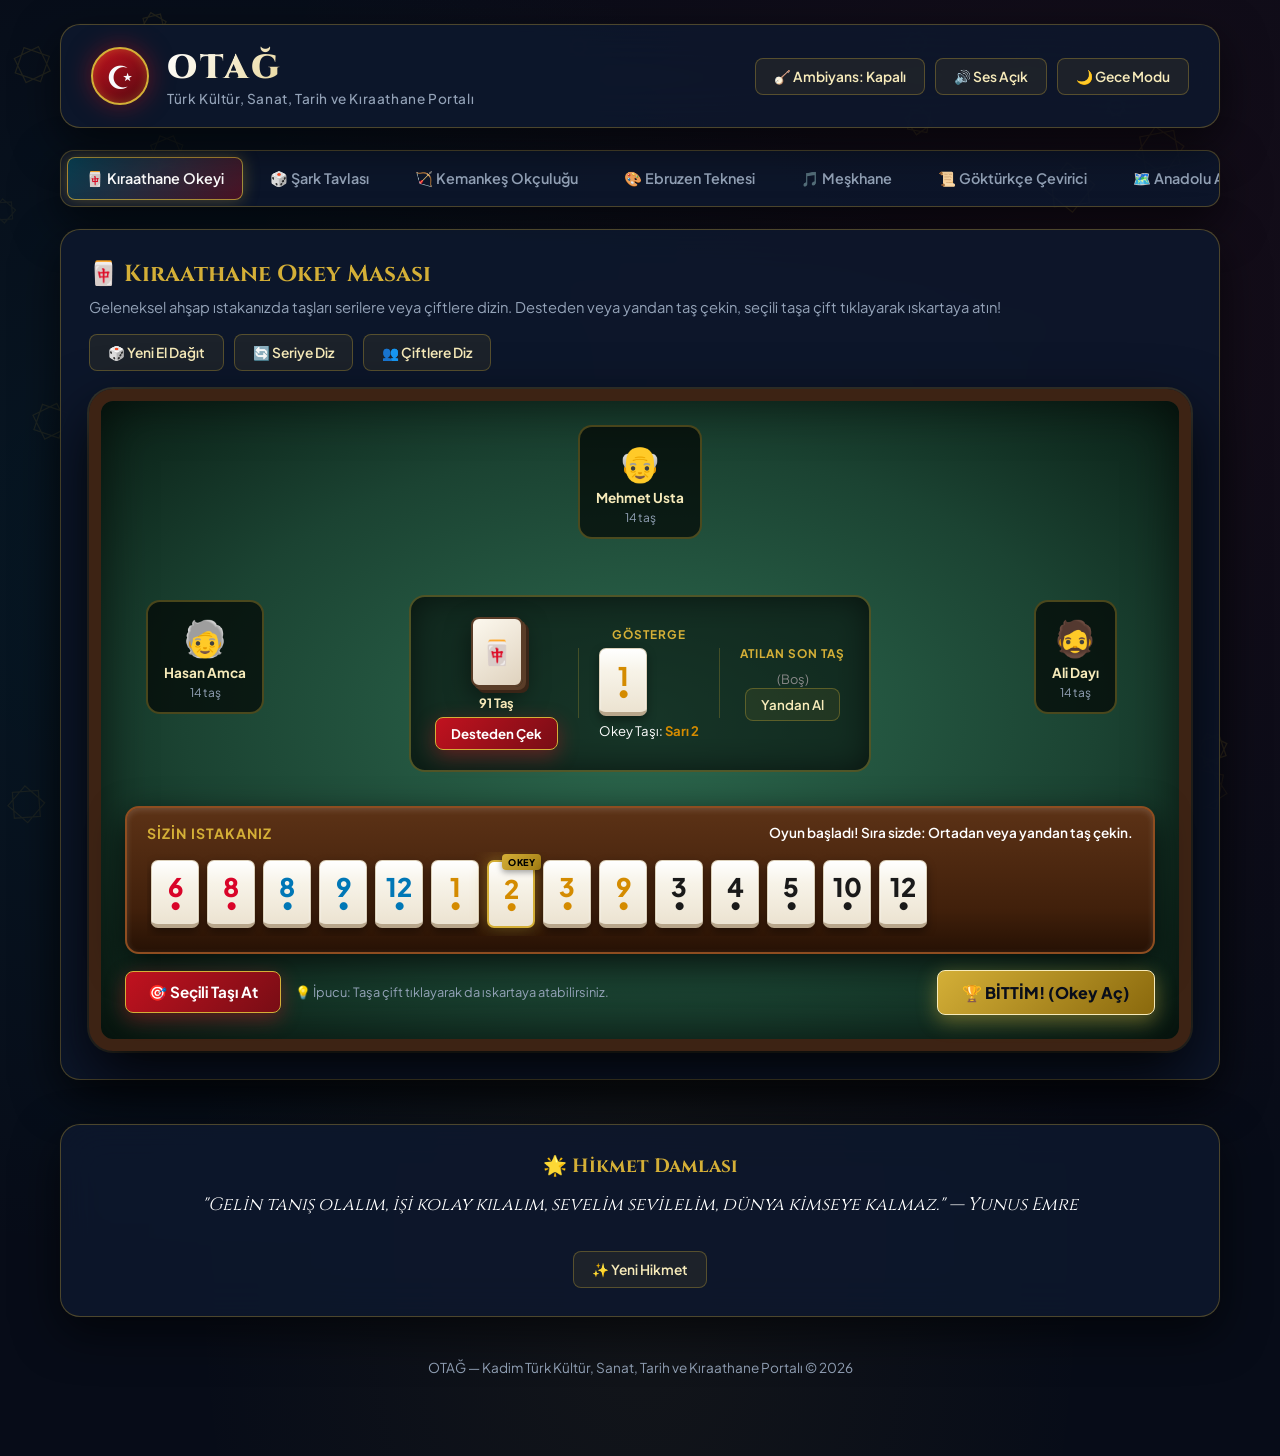
==== index.html @ 6f2ae7a0 "Add files via upload" ====
<!DOCTYPE html>
<html lang="tr">
<head>
    <meta charset="UTF-8">
    <meta name="viewport" content="width=device-width, initial-scale=1.0">
    <title>OTAĞ — Türk Kültür, Tarih ve Kıraathane Portalı</title>
    <!-- Google Fonts: Saray Estetiği ve Modern Tipografi -->
    <link rel="preconnect" href="https://fonts.googleapis.com">
    <link rel="preconnect" href="https://fonts.gstatic.com" crossorigin>
    <link href="https://fonts.googleapis.com/css2?family=Cinzel:wght@600;700;800;900&family=Marcellus&family=Plus+Jakarta+Sans:wght@300;400;500;600;700;800&family=Amiri:ital,wght@0,400;0,700;1,400&display=swap" rel="stylesheet">
    <link rel="stylesheet" href="style.css">
</head>
<body>

    <!-- Selçuklu Sekiz Köşeli Yıldızı & Altın Zerrecikleri Tuvali -->
    <canvas id="bgCanvas"></canvas>

    <div class="portal-wrapper">
        <!-- Başlık & Saray Sancağı -->
        <header class="portal-header">
            <div class="logo-box">
                <div class="logo-emblem">☪</div>
                <div class="logo-text">
                    <h1>OTAĞ</h1>
                    <p>Türk Kültür, Sanat, Tarih ve Kıraathane Portalı</p>
                </div>
            </div>

            <div class="header-controls">
                <button id="ambientToggle" class="btn-ottoman" title="Saray Müziği Ambiyansı">🪕 Ambiyans: Kapalı</button>
                <button id="soundToggle" class="btn-ottoman" title="Ses Efektlerini Aç / Kapat">🔊 Ses Açık</button>
                <button id="themeToggle" class="btn-ottoman" title="Gece / Saray Gündüzü Modu">🌙 Gece Modu</button>
            </div>
        </header>

        <!-- Navigasyon Çubuğu -->
        <nav class="portal-nav">
            <button class="nav-btn active" data-tab="tab-okey">🀄 Kıraathane Okeyi</button>
            <button class="nav-btn" data-tab="tab-tavla">🎲 Şark Tavlası</button>
            <button class="nav-btn" data-tab="tab-kemankes">🏹 Kemankeş Okçuluğu</button>
            <button class="nav-btn" data-tab="tab-ebru">🎨 Ebruzen Teknesi</button>
            <button class="nav-btn" data-tab="tab-mesk">🎵 Meşkhane</button>
            <button class="nav-btn" data-tab="tab-gokturk">📜 Göktürkçe Çevirici</button>
            <button class="nav-btn" data-tab="tab-atlas">🗺️ Anadolu Atlası</button>
            <button class="nav-btn" data-tab="tab-rulers">🏛️ Türk Hükümdarları</button>
            <button class="nav-btn" data-tab="tab-atsozu">📖 Atasözleri</button>
        </nav>

        <!-- 1. KIRAATHANE OKEY SALONU -->
        <section id="tab-okey" class="app-section active">
            <div class="seljuk-card">
                <div class="card-header-row">
                    <div>
                        <h2 class="card-title">🀄 Kıraathane Okey Masası</h2>
                        <p class="card-desc">Geleneksel ahşap ıstakanızda taşları serilere veya çiftlere dizin. Desteden veya yandan taş çekin, seçili taşa çift tıklayarak ıskartaya atın!</p>
                    </div>
                    <div class="card-actions">
                        <button id="btnNewOkeyGame" class="btn-ottoman">🎲 Yeni El Dağıt</button>
                        <button id="btnSortRuns" class="btn-ottoman">🔄 Seriye Diz</button>
                        <button id="btnSortPairs" class="btn-ottoman">👥 Çiftlere Diz</button>
                    </div>
                </div>

                <!-- Yeşil Çuha Okey Masası -->
                <div class="okey-table">
                    <!-- Karşı Oyuncu (Mehmet Usta) -->
                    <div class="okey-top-bot">
                        <div class="bot-avatar-box">
                            <span class="bot-icon">👴</span>
                            <span class="bot-name">Mehmet Usta</span>
                            <span id="botTopCount" class="bot-tile-count">14 taş</span>
                        </div>
                        <div id="botTopBubble" class="bot-bubble">Mehmet Usta: "Çaylar benden!"</div>
                    </div>

                    <!-- Orta Satır: Hasan Amca, Masa Ortası, Ali Dayı -->
                    <div class="okey-middle-row">
                        <!-- Sol Oyuncu (Hasan Amca) -->
                        <div class="okey-side-bot">
                            <div class="bot-avatar-box">
                                <span class="bot-icon">🧓</span>
                                <div class="bot-name">Hasan Amca</div>
                                <span id="botLeftCount" class="bot-tile-count">14 taş</span>
                            </div>
                            <div id="botLeftBubble" class="bot-bubble">Hasan Amca: "Attım gitti!"</div>
                        </div>

                        <!-- Masa Ortası Paneli -->
                        <div class="table-center-board">
                            <div class="deck-stack">
                                <div class="deck-tiles-visual">🀄</div>
                                <div id="deckCount" class="deck-count-label">86 Taş</div>
                                <button id="btnDrawDeck" class="btn-action-turk btn-sm">Desteden Çek</button>
                            </div>

                            <div class="center-divider"></div>

                            <div class="indicator-box">
                                <div class="indicator-label">GÖSTERGE</div>
                                <div id="okeyIndicator"></div>
                                <div id="okeyInfo" class="okey-info-text"></div>
                            </div>

                            <div class="center-divider"></div>

                            <div class="discard-box">
                                <div class="discard-label">ATILAN SON TAŞ</div>
                                <div id="discardCenter"></div>
                                <button id="btnDrawSide" class="btn-ottoman btn-sm">Yandan Al</button>
                            </div>
                        </div>

                        <!-- Sağ Oyuncu (Ali Dayı) -->
                        <div class="okey-side-bot">
                            <div class="bot-avatar-box">
                                <span class="bot-icon">🧔</span>
                                <div class="bot-name">Ali Dayı</div>
                                <span id="botRightCount" class="bot-tile-count">14 taş</span>
                            </div>
                            <div id="botRightBubble" class="bot-bubble">Ali Dayı: "Gözüm okeyde!"</div>
                        </div>
                    </div>

                    <!-- Oyuncu Istakası -->
                    <div class="player-area">
                        <div class="player-istaka-container">
                            <div class="istaka-header">
                                <span class="istaka-label">SİZİN ISTAKANIZ</span>
                                <span id="okeyStatusMsg" class="status-msg">Sıra sizde: Taş çekin.</span>
                            </div>
                            <div id="playerIstaka" class="istaka-rack"></div>
                        </div>

                        <div class="okey-controls-row">
                            <div class="okey-controls-left">
                                <button id="btnDiscardTile" class="btn-action-turk">🎯 Seçili Taşı At</button>
                                <span class="tip-text">💡 İpucu: Taşa çift tıklayarak da ıskartaya atabilirsiniz.</span>
                            </div>
                            <button id="btnFinishOkey" class="btn-gold">🏆 BİTTİM! (Okey Aç)</button>
                        </div>
                    </div>
                </div>
            </div>
        </section>

        <!-- 2. ŞARK TAVLASI (TAVLA MOTORU) -->
        <section id="tab-tavla" class="app-section">
            <div class="seljuk-card">
                <div class="card-header-row">
                    <div>
                        <h2 class="card-title">🎲 Şark Tavlası — Kadim Zeka ve Strateji Oyunu</h2>
                        <p class="card-desc">Geleneksel sedef kakmalı ceviz tavla tahtası üzerinde bilgisayara karşı oynayın. Zar atın, pullarınızı ilerletip kapıları tutun, açık pulları kırın ve 15 pulunuzu toplayarak maçı kazanın!</p>
                    </div>
                    <div class="card-actions">
                        <button id="btnTavlaRoll" class="btn-action-turk">🎲 Zar At</button>
                        <button id="btnTavlaNew" class="btn-ottoman">🔄 Yeni Oyun</button>
                        <button id="btnTavlaRules" class="btn-ottoman">📜 Kurallar</button>
                    </div>
                </div>

                <div class="tavla-container">
                    <!-- Tavla HUD Bar -->
                    <div class="tavla-hud">
                        <div class="hud-item player-white">
                            <span class="hud-label">SİZ (Ak Pullar)</span>
                            <span class="hud-val" id="tavlaWhiteOff">0 / 15 Toplandı</span>
                            <span class="hud-sub" id="tavlaWhiteBar">Kırık: 0</span>
                        </div>
                        <div class="hud-item dice-call-box">
                            <div class="dice-label">ZAR KELAMI</div>
                            <div class="dice-call-text" id="tavlaDiceCall">Zar Bekleniyor</div>
                        </div>
                        <div class="hud-item player-black">
                            <span class="hud-label">BİLGİSAYAR (Kara Pullar)</span>
                            <span class="hud-val" id="tavlaBlackOff">0 / 15 Toplandı</span>
                            <span class="hud-sub" id="tavlaBlackBar">Kırık: 0</span>
                        </div>
                    </div>

                    <!-- Tavla Tuvali -->
                    <div class="game-frame tavla-frame">
                        <canvas id="tavlaCanvas" width="760" height="500"></canvas>
                    </div>

                    <!-- Durum Mesajı Şeridi -->
                    <div id="tavlaStatusMsg" class="tavla-status-banner">
                        🎲 Sıra sizde! "Zar At" butonuna basarak oyuna başlayın.
                    </div>
                </div>
            </div>
        </section>

        <!-- 3. KEMANKEŞ OKÇULUĞU -->
        <section id="tab-kemankes" class="app-section">
            <div class="seljuk-card" style="text-align:center;">
                <h2 class="card-title" style="justify-content:center;">🏹 Kemankeş: Osmanlı Puta Atışı</h2>
                <p class="card-desc"><strong>BOŞLUK</strong> tuşuna veya hedefe basılı tutarak yayı gerin, rüzgarı hesaba katıp oku fırlatın ve puta hedefinin tam ortasındaki gözü vurun!</p>
                <div class="game-frame">
                    <canvas id="kemankesCanvas" class="game-canvas" width="700" height="400"></canvas>
                </div>
                <div class="hud-bar">
                    <div>Puan: <strong id="kemankesScore" class="hud-val">0</strong></div>
                    <div>Rüzgar: <strong id="kemankesWind" class="hud-val">Sakin</strong></div>
                    <div>Ok: <span id="kemankesArrows">🏹🏹🏹🏹🏹🏹🏹</span></div>
                    <div>Rütbe: <strong id="kemankesRank" class="rank-text">Acemi Talimci</strong></div>
                    <div>Menzil Rekoru: <strong id="kemankesHighScore" class="hud-val">0</strong></div>
                </div>
                <div style="margin-top:16px;">
                    <button id="btnStartKemankes" class="btn-action-turk">🏹 Talimi Başlat (Ya Hak!)</button>
                </div>
            </div>
        </section>

        <!-- 4. EBRU SANATI -->
        <section id="tab-ebru" class="app-section">
            <div class="seljuk-card" style="text-align:center;">
                <h2 class="card-title" style="justify-content:center;">🎨 Ebruzen Teknesi — Dijital Ebru Sanatı</h2>
                <p class="card-desc">Kitreli suyun üzerine geleneksel toprak boyaları damlatın, biz ve tarak ile dalgalandırın veya Osmanlı lalesi nakşedin!</p>
                <div class="ebru-palette">
                    <span class="palette-label">Toprak Boyalar:</span>
                    <button class="ebru-color-btn active" data-color="#028090" style="background:#028090;" title="Turkuaz"></button>
                    <button class="ebru-color-btn" data-color="#c1121f" style="background:#c1121f;" title="Lal Kırmızı"></button>
                    <button class="ebru-color-btn" data-color="#d4af37" style="background:#d4af37;" title="Varak Altın"></button>
                    <button class="ebru-color-btn" data-color="#1c2541" style="background:#1c2541;" title="Çivit & Lapis"></button>
                    <button class="ebru-color-btn" data-color="#2d6a4f" style="background:#2d6a4f;" title="Zümrüt Yeşil"></button>
                    <button class="ebru-color-btn" data-color="#e76f51" style="background:#e76f51;" title="Safran"></button>
                    <button class="ebru-color-btn" data-color="#6a0572" style="background:#6a0572;" title="Mürdüm Mor"></button>
                    <div class="palette-divider"></div>
                    <button id="btnEbruBiz" class="btn-ottoman">🖌️ Biz / Tarak</button>
                    <button id="btnEbruTulip" class="btn-ottoman">🌷 Osmanlı Lalesi</button>
                    <button id="btnClearEbru" class="btn-ottoman">💧 Tekneyi Temizle</button>
                    <button id="btnPrintEbru" class="btn-action-turk btn-sm">📜 Kağıda Bas & İndir</button>
                </div>
                <div class="ebru-tray-frame">
                    <canvas id="ebruCanvas" width="680" height="400" style="cursor:crosshair;"></canvas>
                </div>
            </div>
        </section>

        <!-- 5. MEŞKHANE -->
        <section id="tab-mesk" class="app-section">
            <div class="seljuk-card">
                <h2 class="card-title">🎵 Meşkhane — Geleneksel Türk Enstrümanları & Makam Taksimleri</h2>
                <p class="card-desc">Ney'in derin nefesini, bağlamanın tezenesini, kanunun mandallarını ve kudümün vuruşlarını tarayıcınızda hissedin.</p>
                <div class="mesk-container">
                    <!-- Neyzen Kürsüsü -->
                    <div class="instrument-card">
                        <h3 class="instrument-title">🌾 Klasik Türk Neyi</h3>
                        <p class="instrument-desc">Perdelere tıklayarak ney üfleyin:</p>
                        <div class="ney-holes">
                            <button class="ney-key" data-note="Rast"><span>Rast</span><small>SOL</small></button>
                            <button class="ney-key" data-note="Dügah"><span>Dügah</span><small>LA</small></button>
                            <button class="ney-key" data-note="Segah"><span>Segah</span><small>Sİ♭</small></button>
                            <button class="ney-key" data-note="Çargah"><span>Çargah</span><small>DO</small></button>
                            <button class="ney-key" data-note="Neva"><span>Neva</span><small>RE</small></button>
                            <button class="ney-key" data-note="Hüseyni"><span>Hüseyni</span><small>Mİ</small></button>
                            <button class="ney-key" data-note="Gerdaniye"><span>Gerdan.</span><small>SOL+</small></button>
                        </div>
                        <div style="margin-top:18px;">
                            <button id="btnPlayHicaz" class="btn-action-turk btn-sm">🎶 Hicaz Taksimi Dinle</button>
                        </div>
                    </div>

                    <!-- Kanun Kürsüsü -->
                    <div class="instrument-card">
                        <h3 class="instrument-title">🪕 Mandallı Klasik Kanun</h3>
                        <p class="instrument-desc">Gümüş mandallı tellere dokunun:</p>
                        <div class="kanun-keys-row">
                            <button class="kanun-key" data-note="Re"><span>Re</span></button>
                            <button class="kanun-key" data-note="Mi"><span>Mi</span></button>
                            <button class="kanun-key" data-note="Fa#"><span>Fa#</span></button>
                            <button class="kanun-key" data-note="Sol"><span>Sol</span></button>
                            <button class="kanun-key" data-note="La"><span>La</span></button>
                            <button class="kanun-key" data-note="Si"><span>Si</span></button>
                            <button class="kanun-key" data-note="Do2"><span>Do</span></button>
                        </div>
                        <div style="margin-top:18px;">
                            <button id="btnPlayNihavend" class="btn-action-turk btn-sm">🎶 Nihavend Longa Dinle</button>
                        </div>
                    </div>

                    <!-- Bağlama & Kudüm -->
                    <div class="instrument-card">
                        <h3 class="instrument-title">🎸 Bağlama & Kudüm</h3>
                        <p class="instrument-desc">Telleri mızraplayın veya usul vurun:</p>
                        <div class="saz-strings-box">
                            <button class="saz-string" data-string="Alt">🎵 Alt Tel (İnce Melodi)</button>
                            <button class="saz-string" data-string="Orta">🎵 Orta Tel (Ahenk)</button>
                            <button class="saz-string" data-string="Üst">🎵 Üst Tel (Dem / Bas)</button>
                        </div>
                        <div class="kudum-row">
                            <button id="btnKudumDum" class="btn-ottoman">🥁 DÜM</button>
                            <button id="btnKudumTek" class="btn-ottoman">🥁 TEK</button>
                        </div>
                    </div>
                </div>
            </div>
        </section>

        <!-- 6. GÖKTÜRKÇE ÇEVİRİCİ -->
        <section id="tab-gokturk" class="app-section">
            <div class="seljuk-card">
                <h2 class="card-title">📜 Orhun Yazıtları — Bengü Taş Göktürkçe Çevirici</h2>
                <p class="card-desc">Bilge Kağan ve Tonyukuk'un bengü taşlara kazıdığı bin yıllık runik Türk alfabesi. Metinlerinizi runik yazıya dönüştürün.</p>
                <div class="gokturk-box">
                    <div>
                        <label class="field-label">Türkçe Metin Yazın:</label>
                        <textarea id="gokturkInput" class="trans-textarea" placeholder="Buraya bir kelime yazın (örnek: Türk, Bilge, Vatan)...">TÜRK</textarea>
                        <!-- Hızlı Kalıplar -->
                        <div class="gokturk-presets">
                            <span class="preset-label">Örnek Kalıplar:</span>
                            <button class="gokturk-preset-btn" data-phrase="TÜRK">TÜRK</button>
                            <button class="gokturk-preset-btn" data-phrase="BİLGE KAĞAN">BİLGE KAĞAN</button>
                            <button class="gokturk-preset-btn" data-phrase="VATAN">VATAN</button>
                            <button class="gokturk-preset-btn" data-phrase="TANRI TÜRKÜ KORUSUN">TANRI TÜRKÜ KORUSUN</button>
                        </div>
                    </div>
                    <div>
                        <div class="field-header">
                            <label class="field-label">Orhun / Göktürkçe Karşılığı:</label>
                            <button id="btnCopyGokturk" class="btn-ottoman btn-xs">📋 Kopyala</button>
                        </div>
                        <div id="gokturkOutput" class="gokturk-display">𐱅𐰇𐰼𐰰</div>
                    </div>
                </div>
                <div class="info-box">
                    <strong class="info-highlight">Biliyor muydunuz?</strong> Orhun Abideleri (MS 732–735), Moğolistan'daki Orhun Vadisi'nde dikilmiş olup Türk adının geçtiği ilk Türkçe yazılı belgelerdir. Metinler sağdan sola doğru okunur.
                </div>
            </div>
        </section>

        <!-- 7. ANADOLU ATLASI -->
        <section id="tab-atlas" class="app-section">
            <div class="seljuk-card">
                <h2 class="card-title">🗺️ Anadolu Atlası — 7 Coğrafi Bölge Rehberi</h2>
                <p class="card-desc">Anadolu'nun bereketli coğrafyasında binlerce yıllık medeniyetleri, yöresel lezzetleri ve halk kültürünü keşfedin.</p>
                <div class="region-nav">
                    <button class="region-btn active" data-region="marmara">🏛️ Marmara</button>
                    <button class="region-btn" data-region="ege">🌿 Ege</button>
                    <button class="region-btn" data-region="akdeniz">☀️ Akdeniz</button>
                    <button class="region-btn" data-region="icanadolu">🌾 İç Anadolu</button>
                    <button class="region-btn" data-region="karadeniz">🌲 Karadeniz</button>
                    <button class="region-btn" data-region="dogu">🏔️ Doğu Anadolu</button>
                    <button class="region-btn" data-region="guneydogu">🏺 Güneydoğu</button>
                </div>
                <div class="region-content-box">
                    <h3 id="regionTitle" class="region-title">Marmara Bölgesi — Tarihin ve Medeniyetlerin Başkenti</h3>
                    <p id="regionDesc" class="region-desc">Üç imparatorluğa başkentlik yapmış payitaht İstanbul, Osmanlı'nın ilk başkentleri Bursa ve Edirne ile kadim bir tarih beşiği.</p>
                    <div class="region-grid">
                        <div class="region-item-box">
                            <h4 class="region-item-title sites">🕌 Tarihi Miras:</h4>
                            <p id="regionSites" class="region-item-text">Ayasofya-i Kebir Camii, Topkapı Sarayı, Selimiye Camii, Bursa Ulu Camii, Truva</p>
                        </div>
                        <div class="region-item-box">
                            <h4 class="region-item-title food">🍲 Yöresel Lezzetler:</h4>
                            <p id="regionFood" class="region-item-text">Bursa İskender Kebabı, Edirne Ciğeri, Peynir Helvası, Tekirdağ Köftesi</p>
                        </div>
                        <div class="region-item-box region-item-full">
                            <h4 class="region-item-title culture">🎭 Halk Kültürü & Gelenekler:</h4>
                            <p id="regionCulture" class="region-item-text">Kırkpınar Yağlı Güreşleri, İznik Çinisi, Karagöz & Hacivat Gölge Oyunu, Boğaz Kültürü</p>
                        </div>
                    </div>
                </div>
            </div>
        </section>

        <!-- 8. TÜRK HÜKÜMDARLARI (GELİŞMİŞ) -->
        <section id="tab-rulers" class="app-section">
            <div class="seljuk-card">
                <!-- Başlık & Arama -->
                <div class="rulers-header">
                    <div>
                        <h2 class="card-title">🏛️ Tarihe Yön Veren Büyük Türk Liderleri</h2>
                        <p class="card-desc">Asya bozkırlarından Avrupa'nın içlerine, çağ açıp çağ kapatan ulu hakanlar, sultanlar ve Cumhurbaşkanları.</p>
                    </div>
                    <div class="rulers-search-wrap">
                        <span class="rulers-search-icon">🔍</span>
                        <input type="text" id="rulerSearch" class="ruler-search-input" placeholder="Hükümdar, dönem veya söz ara...">
                        <button id="rulerSearchClear" class="ruler-search-clear" title="Temizle">✕</button>
                    </div>
                </div>

                <!-- İstatistik Şeridi -->
                <div class="ruler-stats-bar">
                    <div class="ruler-stat-item">
                        <span class="ruler-stat-num" id="rulerTotalCount">0</span>
                        <span class="ruler-stat-label">Toplam Lider</span>
                    </div>
                    <div class="ruler-stat-item">
                        <span class="ruler-stat-num">~3200</span>
                        <span class="ruler-stat-label">Yıllık Tarih</span>
                    </div>
                    <div class="ruler-stat-item">
                        <span class="ruler-stat-num">3</span>
                        <span class="ruler-stat-label">Kıta</span>
                    </div>
                    <div class="ruler-stat-item">
                        <span class="ruler-stat-num" id="rulerVisibleCount">0</span>
                        <span class="ruler-stat-label">Gösterilen</span>
                    </div>
                </div>

                <!-- Dönem Filtreleri -->
                <div class="ruler-filters-row" id="rulerFiltersRow">
                    <button class="ruler-filter-btn active" data-era="all">⚔️ Tüm Dönemler</button>
                    <button class="ruler-filter-btn" data-era="hun">🐴 Hun İmparatorluğu</button>
                    <button class="ruler-filter-btn" data-era="gokturk">🌙 Göktürk Kağanlığı</button>
                    <button class="ruler-filter-btn" data-era="uygur">📜 Uygur Devletleri</button>
                    <button class="ruler-filter-btn" data-era="karahanli">🏰 Karahanlı</button>
                    <button class="ruler-filter-btn" data-era="gazneli">💎 Gazneli</button>
                    <button class="ruler-filter-btn" data-era="selcuklu">🦅 Büyük Selçuklu</button>
                    <button class="ruler-filter-btn" data-era="anadoluselcuklu">🕌 Anadolu Selçuklu</button>
                    <button class="ruler-filter-btn" data-era="beylikler">🗡️ Anadolu Beylikleri</button>
                    <button class="ruler-filter-btn" data-era="osmanli">👑 Osmanlı İmparatorluğu</button>
                    <button class="ruler-filter-btn" data-era="cumhuriyet">🇹🇷 Türkiye Cumhuriyeti</button>
                </div>

                <!-- Görünüm Geçişi -->
                <div class="ruler-view-toggle">
                    <button class="ruler-view-btn active" id="viewGrid" title="Izgara Görünümü">⊞ Izgara</button>
                    <button class="ruler-view-btn" id="viewTimeline" title="Zaman Çizelgesi">📅 Zaman Çizelgesi</button>
                    <button class="ruler-view-btn" id="viewList" title="Liste Görünümü">☰ Liste</button>
                    <span class="ruler-sort-label">Sırala:</span>
                    <select id="rulerSortSelect" class="ruler-sort-select">
                        <option value="default">Kronolojik</option>
                        <option value="name">İsme Göre (A-Z)</option>
                        <option value="era">Döneme Göre</option>
                    </select>
                </div>

                <!-- Hükümdar Izgarası -->
                <div class="ruler-grid" id="rulerGrid"></div>

                <!-- Zaman Çizelgesi -->
                <div class="ruler-timeline" id="rulerTimeline" style="display:none;"></div>

                <!-- Bulunamadı Mesajı -->
                <div class="ruler-not-found" id="rulerNotFound" style="display:none;">
                    <div class="ruler-nf-icon">🔎</div>
                    <div class="ruler-nf-text">Aradığınız hükümdar bulunamadı.</div>
                    <button class="btn-ottoman" onclick="document.getElementById('rulerSearch').value=''; document.getElementById('rulerSearch').dispatchEvent(new Event('input'));">Aramayı Temizle</button>
                </div>
            </div>
        </section>

        <!-- Hükümdar Detay Modalı -->
        <div id="rulerModal" class="ruler-modal">
            <div class="ruler-modal-overlay" id="rulerModalOverlay"></div>
            <div class="ruler-modal-card" id="rulerModalCard">
                <button class="ruler-modal-close" id="rulerModalClose">✕</button>
                <div class="ruler-modal-era" id="rModalEra"></div>
                <div class="ruler-modal-name" id="rModalName"></div>
                <div class="ruler-modal-dates" id="rModalDates"></div>
                <div class="ruler-modal-portrait" id="rModalPortrait"></div>
                <div class="ruler-modal-quote" id="rModalQuote"></div>
                <div class="ruler-modal-bio" id="rModalBio"></div>
                <div class="ruler-modal-achievements" id="rModalAchievements"></div>
                <div class="ruler-modal-tags" id="rModalTags"></div>
            </div>
        </div>

        <!-- 9. ATASÖZLERİ -->
        <section id="tab-atsozu" class="app-section">
            <div class="seljuk-card" style="text-align:center;">
                <h2 class="card-title" style="justify-content:center;">📖 Türk Atasözleri & Deyimler Hazinesi</h2>
                <p class="card-desc">Binlerce yıllık Türk bilgeliğinden süzülmüş derin anlamlı atasözleri ve öğütler.</p>

                <!-- Kategori Butonları -->
                <div class="atsozu-filters-row">
                    <button class="atsozu-cat-btn active" data-cat="all">🌟 Tümü</button>
                    <button class="atsozu-cat-btn" data-cat="sabir">⏳ Sabır & Metanet</button>
                    <button class="atsozu-cat-btn" data-cat="emek">💪 Emek & Alın Teri</button>
                    <button class="atsozu-cat-btn" data-cat="birlik">🤝 Birlik & Dayanışma</button>
                    <button class="atsozu-cat-btn" data-cat="bilgi">📚 İlim & Hikmet</button>
                </div>

                <div class="atsozu-card" id="atsozuCard">
                    <div class="atsozu-text" id="atsozuText">"Damlaya damlaya göl olur."</div>
                    <div class="atsozu-meaning" id="atsozuMeaning">Küçük birikimlerin zamanla büyük sonuçlar doğuracağını ve tasarrufun önemini anlatır.</div>
                    <div class="atsozu-category" id="atsozuCategory">💪 Emek & Alın Teri</div>
                </div>
                <div style="margin-top:20px;">
                    <button id="btnNewAtsozu" class="btn-action-turk">🎲 Yeni Atasözü Getir</button>
                </div>
            </div>
        </section>

        <!-- Bilgelik Damlası -->
        <div class="seljuk-card wisdom-card">
            <h3 class="wisdom-title">🌟 Hikmet Damlası</h3>
            <div id="wisdomText" class="wisdom-text">
                "Gelin tanış olalım, işi kolay kılalım, sevelim sevilelim, dünya kimseye kalmaz." — Yunus Emre
            </div>
            <button id="btnNewWisdom" class="btn-ottoman">✨ Yeni Hikmet</button>
        </div>

        <footer class="portal-footer">
            <p>OTAĞ — Kadim Türk Kültür, Sanat, Tarih ve Kıraathane Portalı &copy; 2026</p>
        </footer>
    </div>

    <!-- Okey Zafer Modalı -->
    <div id="okeyWinModal" class="okey-modal">
        <div class="okey-modal-card">
            <div class="modal-trophy">🏆</div>
            <h2 class="modal-title">TEBRİKLER! OKEYLE BİTTİNİZ!</h2>
            <p class="modal-desc">Masanın şampiyonu oldunuz! Ali Dayı, Mehmet Usta ve Hasan Amca çayları ısmarlıyor! ☕🎉</p>
            <button id="btnCloseOkeyWin" class="btn-action-turk">Yeni Ele Başla</button>
        </div>
    </div>

    <!-- Toast Bildirimi -->
    <div id="toast" class="toast-msg"></div>

    <!-- Betikler -->
    <script src="audio.js"></script>
    <script src="game.js"></script>
    <script src="app.js"></script>
</body>
</html>
---- style.css ----
/* ========================================================
   OTAĞ — TÜRK KÜLTÜR, TARİH VE KIRAATHANE PORTALI
   GELİŞMİŞ SARAY & KIRAATHANE TASARIM SİSTEMİ (v3.0)
   ======================================================== */

:root {
    /* Saray & Gece Teması (Varsayılan) */
    --bg-base: #070c18;
    --bg-card: rgba(14, 23, 44, 0.92);
    --bg-card-hover: rgba(20, 32, 60, 0.96);
    --bg-subtle: rgba(255, 255, 255, 0.04);
    
    --border-gold: rgba(212, 175, 55, 0.32);
    --border-gold-bright: rgba(212, 175, 55, 0.75);
    --gold: #d4af37;
    --gold-light: #f7ebba;
    --gold-dark: #9b7811;
    --gold-glow: rgba(212, 175, 55, 0.45);
    
    --turkuaz: #028090;
    --turkuaz-bright: #00e5ff;
    --turkuaz-dark: #014f59;
    --kirmizi: #c1121f;
    --kirmizi-dark: #780d15;
    --kirmizi-glow: rgba(193, 18, 31, 0.4);
    
    --text-main: #f8fafc;
    --text-muted: #94a3b8;
    --text-dim: #64748b;
    
    --okey-felt: #1b4332;
    --wood-frame: #3d2314;
    --wood-istaka: #4a2810;
    
    --font-heading: 'Cinzel', 'Marcellus', 'Georgia', serif;
    --font-body: 'Plus Jakarta Sans', -apple-system, BlinkMacSystemFont, sans-serif;
    
    --radius-lg: 20px;
    --radius-md: 14px;
    --radius-sm: 8px;
    
    --shadow-card: 0 16px 45px rgba(0, 0, 0, 0.6), 0 0 1px rgba(212, 175, 55, 0.2);
    --shadow-glow: 0 0 25px rgba(212, 175, 55, 0.35);
    
    --transition-fast: 0.2s cubic-bezier(0.4, 0, 0.2, 1);
    --transition-smooth: 0.35s cubic-bezier(0.4, 0, 0.2, 1);
}

/* SARAY GÜNDÜZÜ TEMASI (Aydınlık Mermer & Varak Altın) */
body.light-theme {
    --bg-base: #f7f3eb;
    --bg-card: rgba(255, 255, 255, 0.94);
    --bg-card-hover: rgba(255, 255, 255, 0.99);
    --bg-subtle: rgba(0, 0, 0, 0.03);
    
    --border-gold: rgba(155, 120, 17, 0.35);
    --border-gold-bright: rgba(155, 120, 17, 0.7);
    --gold: #9b7811;
    --gold-light: #523e05;
    --gold-dark: #634d0b;
    --gold-glow: rgba(155, 120, 17, 0.25);
    
    --turkuaz: #026873;
    --turkuaz-bright: #028090;
    --turkuaz-dark: #01434a;
    --kirmizi: #a6101b;
    --kirmizi-dark: #6b0a11;
    
    --text-main: #1e293b;
    --text-muted: #64748b;
    --text-dim: #94a3b8;
    
    --shadow-card: 0 12px 35px rgba(100, 80, 50, 0.12), 0 0 1px rgba(155, 120, 17, 0.2);
}

* {
    box-sizing: border-box;
    margin: 0;
    padding: 0;
    font-family: var(--font-body);
    -webkit-font-smoothing: antialiased;
}

body {
    background: var(--bg-base);
    background-image: 
        radial-gradient(ellipse at 15% 40%, rgba(2, 128, 144, 0.1) 0%, transparent 55%),
        radial-gradient(ellipse at 85% 20%, rgba(193, 18, 31, 0.08) 0%, transparent 55%),
        radial-gradient(ellipse at 50% 85%, rgba(212, 175, 55, 0.06) 0%, transparent 50%);
    color: var(--text-main);
    min-height: 100vh;
    overflow-x: hidden;
    transition: background 0.4s ease, color 0.4s ease;
}

#bgCanvas {
    position: fixed;
    top: 0;
    left: 0;
    width: 100%;
    height: 100%;
    pointer-events: none;
    z-index: 0;
}

.portal-wrapper {
    position: relative;
    z-index: 1;
    max-width: 1200px;
    margin: 0 auto;
    padding: 24px 20px 80px;
    display: flex;
    flex-direction: column;
    gap: 22px;
}

/* === 1. HEADER (BAŞLIK & SARAY SANCAĞI) === */
.portal-header {
    background: var(--bg-card);
    backdrop-filter: blur(24px);
    border: 1px solid var(--border-gold);
    border-radius: var(--radius-lg);
    padding: 20px 30px;
    display: flex;
    justify-content: space-between;
    align-items: center;
    box-shadow: var(--shadow-card);
    transition: border-color var(--transition-fast), box-shadow var(--transition-fast);
}
.portal-header:hover {
    border-color: var(--border-gold-bright);
    box-shadow: var(--shadow-card), 0 0 20px var(--gold-glow);
}

.logo-box {
    display: flex;
    align-items: center;
    gap: 18px;
}

.logo-emblem {
    font-size: 2rem;
    width: 58px;
    height: 58px;
    display: flex;
    align-items: center;
    justify-content: center;
    background: linear-gradient(145deg, var(--kirmizi), #520910);
    border: 2px solid var(--gold);
    border-radius: 50%;
    box-shadow: 0 0 25px rgba(193, 18, 31, 0.5), inset 0 0 10px rgba(212, 175, 55, 0.3);
    animation: pulse-glow 3.5s ease-in-out infinite;
    user-select: none;
}

@keyframes pulse-glow {
    0%, 100% { box-shadow: 0 0 20px rgba(193, 18, 31, 0.4); }
    50% { box-shadow: 0 0 32px rgba(212, 175, 55, 0.6); }
}

.logo-text h1 {
    font-family: var(--font-heading);
    font-size: 2.1rem;
    font-weight: 900;
    letter-spacing: 4px;
    background: linear-gradient(120deg, #ffffff 0%, var(--gold) 45%, #ffffff 90%);
    background-size: 200% auto;
    -webkit-background-clip: text;
    -webkit-text-fill-color: transparent;
    animation: shimmer 5s linear infinite;
}

body.light-theme .logo-text h1 {
    background: linear-gradient(120deg, #1e293b 0%, var(--gold) 50%, #1e293b 100%);
    background-size: 200% auto;
    -webkit-background-clip: text;
    -webkit-text-fill-color: transparent;
}

@keyframes shimmer {
    0% { background-position: 200% center; }
    100% { background-position: -200% center; }
}

.logo-text p {
    font-size: 0.85rem;
    color: var(--text-muted);
    letter-spacing: 0.6px;
    font-weight: 500;
}

.header-controls {
    display: flex;
    gap: 10px;
    flex-wrap: wrap;
}

/* === BUTONLAR === */
.btn-ottoman {
    background: rgba(212, 175, 55, 0.08);
    border: 1px solid var(--border-gold);
    color: var(--gold-light);
    padding: 9px 18px;
    border-radius: var(--radius-sm);
    font-size: 0.86rem;
    font-weight: 600;
    cursor: pointer;
    transition: all var(--transition-fast);
    position: relative;
    overflow: hidden;
    display: inline-flex;
    align-items: center;
    gap: 6px;
}
.btn-ottoman::before {
    content: '';
    position: absolute;
    top: 0; left: -100%;
    width: 100%; height: 100%;
    background: linear-gradient(90deg, transparent, rgba(212, 175, 55, 0.2), transparent);
    transition: left 0.5s ease;
}
.btn-ottoman:hover::before { left: 100%; }
.btn-ottoman:hover {
    background: rgba(212, 175, 55, 0.22);
    border-color: var(--gold);
    box-shadow: 0 0 16px var(--gold-glow);
    transform: translateY(-2px);
}
.btn-ottoman.active {
    background: linear-gradient(135deg, rgba(212, 175, 55, 0.35), rgba(155, 120, 17, 0.45));
    border-color: var(--gold);
    color: #fff;
    box-shadow: 0 0 18px var(--gold-glow);
}

.btn-action-turk {
    background: linear-gradient(135deg, var(--kirmizi), var(--kirmizi-dark));
    border: 1px solid var(--gold);
    color: #ffffff;
    font-size: 0.95rem;
    font-weight: 700;
    padding: 10px 22px;
    border-radius: var(--radius-sm);
    cursor: pointer;
    box-shadow: 0 6px 20px rgba(193, 18, 31, 0.45);
    transition: all var(--transition-fast);
    display: inline-flex;
    align-items: center;
    gap: 6px;
}
.btn-action-turk:hover {
    transform: translateY(-2px) scale(1.02);
    box-shadow: 0 8px 25px rgba(193, 18, 31, 0.6), 0 0 15px var(--gold-glow);
}

.btn-gold {
    background: linear-gradient(135deg, var(--gold), #8a690d);
    border: 1px solid var(--gold-light);
    color: #080d1a;
    font-size: 1rem;
    font-weight: 800;
    padding: 11px 24px;
    border-radius: var(--radius-sm);
    cursor: pointer;
    box-shadow: 0 6px 20px var(--gold-glow);
    transition: all var(--transition-fast);
}
.btn-gold:hover {
    transform: translateY(-2px) scale(1.03);
    box-shadow: 0 10px 30px var(--gold-glow);
}

.btn-sm { padding: 7px 15px; font-size: 0.83rem; }
.btn-xs { padding: 4px 10px; font-size: 0.78rem; }

/* === 2. NAVİGASYON ÇUBUĞU === */
.portal-nav {
    display: flex;
    gap: 8px;
    overflow-x: auto;
    padding: 6px;
    background: var(--bg-card);
    border-radius: var(--radius-md);
    border: 1px solid var(--border-gold);
    box-shadow: var(--shadow-card);
    scrollbar-width: thin;
    scrollbar-color: var(--gold) transparent;
}
.portal-nav::-webkit-scrollbar { height: 4px; }
.portal-nav::-webkit-scrollbar-thumb { background: var(--gold); border-radius: 4px; }

.nav-btn {
    background: transparent;
    border: 1px solid transparent;
    color: var(--text-muted);
    padding: 11px 18px;
    border-radius: var(--radius-sm);
    font-size: 0.9rem;
    font-weight: 600;
    cursor: pointer;
    white-space: nowrap;
    transition: all var(--transition-fast);
}
.nav-btn:hover {
    color: var(--gold-light);
    background: rgba(212, 175, 55, 0.1);
}
.nav-btn.active {
    background: linear-gradient(135deg, rgba(2, 128, 144, 0.4), rgba(193, 18, 31, 0.35));
    border-color: var(--border-gold-bright);
    color: #fff;
    box-shadow: 0 0 16px rgba(212, 175, 55, 0.35);
}

/* === 3. SEKSİYONLAR & KARTLAR === */
.app-section {
    display: none;
    animation: slideUp 0.4s var(--transition-smooth);
}
.app-section.active { display: block; }

@keyframes slideUp {
    from { opacity: 0; transform: translateY(18px); }
    to { opacity: 1; transform: translateY(0); }
}

.seljuk-card {
    background: var(--bg-card);
    backdrop-filter: blur(20px);
    border: 1px solid var(--border-gold);
    border-radius: var(--radius-lg);
    padding: 28px;
    box-shadow: var(--shadow-card);
    margin-bottom: 22px;
    transition: border-color var(--transition-fast), box-shadow var(--transition-fast);
}
.seljuk-card:hover {
    border-color: var(--border-gold-bright);
}

.card-header-row {
    display: flex;
    justify-content: space-between;
    align-items: center;
    flex-wrap: wrap;
    gap: 14px;
    margin-bottom: 18px;
}
.card-actions {
    display: flex;
    gap: 10px;
    flex-wrap: wrap;
}

.card-title {
    font-family: var(--font-heading);
    font-size: 1.45rem;
    font-weight: 700;
    color: var(--gold);
    margin-bottom: 6px;
    display: flex;
    align-items: center;
    gap: 10px;
}
.card-desc {
    font-size: 0.92rem;
    color: var(--text-muted);
    line-height: 1.6;
}

/* === 4. KIRAATHANE OKEY MASASI === */
.okey-table {
    background: radial-gradient(ellipse at center, #2d6a4f 0%, #1b4332 60%, #0a1f16 100%);
    border: 12px solid #3d2314;
    border-radius: 24px;
    padding: 24px;
    box-shadow: 0 25px 60px rgba(0, 0, 0, 0.85), inset 0 0 50px rgba(0, 0, 0, 0.6),
                0 0 0 2px rgba(212, 175, 55, 0.2);
    position: relative;
    min-height: 540px;
    display: flex;
    flex-direction: column;
    justify-content: space-between;
}

.okey-top-bot { text-align: center; }

.okey-middle-row {
    display: flex;
    justify-content: space-between;
    align-items: center;
    margin: 20px 0;
}

.okey-side-bot {
    width: 160px;
    text-align: center;
}

.bot-avatar-box {
    background: rgba(0, 0, 0, 0.65);
    border: 2px solid var(--border-gold);
    border-radius: var(--radius-md);
    padding: 12px 16px;
    display: inline-flex;
    flex-direction: column;
    align-items: center;
    gap: 4px;
    transition: all var(--transition-fast);
}
.bot-avatar-box:hover {
    border-color: var(--gold);
    box-shadow: 0 0 14px var(--gold-glow);
}

.bot-icon { font-size: 2.2rem; }
.bot-name { font-size: 0.85rem; font-weight: bold; color: var(--gold-light); }
.bot-tile-count { font-size: 0.74rem; color: var(--text-muted); }

.bot-bubble {
    background: #ffffff;
    color: #111111;
    font-size: 0.78rem;
    font-weight: 600;
    border-radius: 12px;
    padding: 6px 14px;
    margin-top: 8px;
    box-shadow: 0 4px 15px rgba(0,0,0,0.5);
    opacity: 0;
    transform: scale(0.9);
    transition: all 0.3s cubic-bezier(0.175, 0.885, 0.32, 1.275);
    max-width: 220px;
    margin-left: auto;
    margin-right: auto;
}
.bot-bubble.show { opacity: 1; transform: scale(1); }

/* Masa Ortası Tahtası */
.table-center-board {
    background: rgba(0, 0, 0, 0.5);
    border: 2px solid var(--border-gold);
    border-radius: 16px;
    padding: 20px 24px;
    display: flex;
    align-items: center;
    gap: 20px;
    box-shadow: inset 0 0 30px rgba(0, 0, 0, 0.5);
}

.deck-stack { text-align: center; }
.deck-count-label {
    font-size: 0.8rem;
    color: var(--gold-light);
    font-weight: bold;
    margin-bottom: 6px;
}

.deck-tiles-visual {
    width: 52px;
    height: 70px;
    background: linear-gradient(145deg, #fcf8ee, #dfd2be);
    border: 2px solid #5a3d28;
    border-radius: 8px;
    box-shadow: 3px 3px 0 #5a3d28, 6px 6px 0 #3a2517, 0 10px 25px rgba(0,0,0,0.5);
    margin: 0 auto 8px;
    display: flex;
    align-items: center;
    justify-content: center;
    font-weight: bold;
    color: #4a2810;
    font-size: 1.5rem;
}

.center-divider {
    width: 1px;
    height: 70px;
    background: rgba(212, 175, 55, 0.25);
}

.indicator-box, .discard-box { text-align: center; }
.indicator-label, .discard-label {
    font-size: 0.74rem;
    color: var(--gold);
    font-weight: bold;
    margin-bottom: 6px;
    letter-spacing: 1px;
}
.okey-info-text { font-size: 0.82rem; margin-top: 6px; color: #fff; }

/* OKEY TAŞLARI (Fildişi Melamin) */
.okey-tile {
    width: 48px;
    height: 68px;
    background: linear-gradient(to bottom, #ffffff 0%, #f7f3e8 35%, #ece3d1 100%);
    border: 1px solid #dcd1ba;
    border-bottom: 4px solid #b8a68b;
    border-radius: 7px;
    box-shadow: 0 4px 10px rgba(0, 0, 0, 0.4), inset 0 1px 2px rgba(255,255,255,0.9);
    display: flex;
    flex-direction: column;
    align-items: center;
    justify-content: center;
    user-select: none;
    position: relative;
    cursor: pointer;
    transition: transform 0.15s ease, box-shadow 0.15s ease;
}
.okey-tile:hover {
    transform: translateY(-6px);
    box-shadow: 0 12px 24px rgba(0, 0, 0, 0.6);
}
.okey-tile .tile-num {
    font-size: 1.6rem;
    font-weight: 800;
    line-height: 1;
}
.okey-tile .tile-dot {
    font-size: 0.65rem;
    line-height: 0.8;
    margin-top: 2px;
}

.okey-tile.color-kirmizi, .tile-val-kirmizi { color: #d90429; }
.okey-tile.color-sari, .tile-val-sari { color: #d48b00; }
.okey-tile.color-mavi, .tile-val-mavi { color: #0077b6; }
.okey-tile.color-siyah, .tile-val-siyah { color: #1a1a1a; }
.okey-tile.color-sahte { color: var(--gold); }

.okey-tile.is-okey {
    border: 2px solid var(--gold);
    box-shadow: 0 0 16px var(--gold-glow), 0 4px 10px rgba(0,0,0,0.4);
}

.okey-badge {
    position: absolute;
    top: -8px;
    right: -8px;
    background: linear-gradient(135deg, var(--gold), #a17c13);
    color: #000;
    font-size: 0.58rem;
    font-weight: 900;
    padding: 2px 6px;
    border-radius: 4px;
    box-shadow: 0 2px 6px rgba(0,0,0,0.4);
    letter-spacing: 0.5px;
}

/* OYUNCU ISTAKASI */
.player-istaka-container {
    background: linear-gradient(to bottom, #5c3216, #41200b 70%, #261104);
    border: 2px solid #8e4d20;
    border-radius: var(--radius-md);
    padding: 16px 20px;
    box-shadow: 0 12px 35px rgba(0, 0, 0, 0.75), inset 0 2px 6px rgba(255, 255, 255, 0.15);
    margin-top: 14px;
}

.istaka-header {
    display: flex;
    justify-content: space-between;
    align-items: center;
    margin-bottom: 10px;
}
.istaka-label {
    font-size: 0.88rem;
    color: var(--gold);
    font-weight: bold;
    letter-spacing: 1px;
}
.status-msg {
    font-size: 0.85rem;
    color: #ffffff;
    font-weight: 600;
}

.istaka-rack {
    display: flex;
    gap: 8px;
    overflow-x: auto;
    padding: 8px 4px;
    min-height: 84px;
    align-items: center;
    scrollbar-width: thin;
    scrollbar-color: var(--gold) rgba(0,0,0,0.3);
}
.istaka-rack::-webkit-scrollbar { height: 4px; }
.istaka-rack::-webkit-scrollbar-thumb { background: var(--gold); border-radius: 2px; }

.okey-tile-slot {
    border-radius: 7px;
    transition: transform 0.2s ease;
}
.okey-tile-slot.selected .okey-tile {
    transform: translateY(-18px);
    box-shadow: 0 0 20px var(--gold-glow), 0 14px 25px rgba(0,0,0,0.5);
    border-color: var(--gold);
}

.okey-controls-row {
    display: flex;
    justify-content: space-between;
    align-items: center;
    flex-wrap: wrap;
    gap: 12px;
    margin-top: 16px;
}
.okey-controls-left {
    display: flex;
    align-items: center;
    gap: 14px;
    flex-wrap: wrap;
}
.tip-text {
    font-size: 0.8rem;
    color: var(--text-muted);
}

/* === 5. TAVLA DÜZENİ VE HUD === */
.tavla-container {
    display: flex;
    flex-direction: column;
    align-items: center;
    gap: 16px;
}

.tavla-frame {
    border: 4px solid var(--gold);
    border-radius: 16px;
    overflow: hidden;
    box-shadow: 0 15px 45px rgba(0, 0, 0, 0.8), 0 0 20px var(--gold-glow);
    background: #2a160b;
    max-width: 100%;
}
#tavlaCanvas {
    display: block;
    max-width: 100%;
    height: auto;
    cursor: pointer;
}

.tavla-hud {
    width: 100%;
    max-width: 760px;
    display: flex;
    justify-content: space-between;
    align-items: center;
    background: var(--bg-card);
    border: 1px solid var(--border-gold);
    border-radius: var(--radius-md);
    padding: 14px 24px;
    box-shadow: var(--shadow-card);
}

.hud-item {
    display: flex;
    flex-direction: column;
    gap: 3px;
}
.hud-item.player-white { align-items: flex-start; }
.hud-item.player-black { align-items: flex-end; }
.hud-item.dice-call-box { align-items: center; text-align: center; }

.hud-label {
    font-size: 0.78rem;
    font-weight: 700;
    color: var(--text-muted);
    letter-spacing: 0.5px;
}
.hud-val {
    font-size: 1.05rem;
    font-weight: 800;
    color: var(--gold);
}
.hud-sub {
    font-size: 0.78rem;
    color: var(--turkuaz-bright);
}

.dice-label {
    font-size: 0.7rem;
    color: var(--gold);
    font-weight: bold;
    letter-spacing: 1px;
}
.dice-call-text {
    font-family: var(--font-heading);
    font-size: 1.15rem;
    font-weight: bold;
    color: #ffffff;
    text-shadow: 0 0 10px var(--gold-glow);
}

.tavla-status-banner {
    width: 100%;
    max-width: 760px;
    background: rgba(2, 128, 144, 0.18);
    border: 1px solid var(--turkuaz);
    color: #ffffff;
    padding: 12px 20px;
    border-radius: var(--radius-sm);
    text-align: center;
    font-size: 0.92rem;
    font-weight: 600;
    box-shadow: 0 4px 15px rgba(2, 128, 144, 0.25);
}

/* === 6. KEMANKEŞ & OYUN ÇERÇEVELERİ === */
.game-frame {
    display: inline-block;
    border: 3px solid var(--gold);
    border-radius: 14px;
    overflow: hidden;
    box-shadow: 0 12px 35px rgba(0, 0, 0, 0.75), 0 0 15px var(--gold-glow);
    background: #1a1f35;
    max-width: 100%;
}
canvas.game-canvas {
    display: block;
    cursor: crosshair;
    max-width: 100%;
    height: auto;
}

.hud-bar {
    display: flex;
    justify-content: space-between;
    align-items: center;
    margin-top: 16px;
    background: var(--bg-card);
    border: 1px solid var(--border-gold);
    padding: 14px 22px;
    border-radius: var(--radius-sm);
    font-size: 0.92rem;
    flex-wrap: wrap;
    gap: 10px;
}
.rank-text { color: var(--turkuaz-bright); font-weight: bold; }

/* === 7. EBRU SANATI === */
.ebru-tray-frame {
    border: 8px solid #4a2c11;
    border-radius: 10px;
    box-shadow: 0 14px 40px rgba(0, 0, 0, 0.8), inset 0 0 25px rgba(0, 0, 0, 0.5);
    display: inline-block;
    max-width: 100%;
}
#ebruCanvas { max-width: 100%; height: auto; }

.ebru-palette {
    display: flex;
    gap: 10px;
    align-items: center;
    justify-content: center;
    flex-wrap: wrap;
    margin-bottom: 18px;
}
.palette-label {
    font-size: 0.88rem;
    color: var(--gold);
    font-weight: bold;
}
.palette-divider {
    width: 1px;
    height: 30px;
    background: var(--border-gold);
    margin: 0 6px;
}

.ebru-color-btn {
    width: 36px;
    height: 36px;
    border-radius: 50%;
    cursor: pointer;
    border: 2px solid rgba(255,255,255,0.6);
    transition: all var(--transition-fast);
}
.ebru-color-btn:hover { transform: scale(1.2); }
.ebru-color-btn.active {
    transform: scale(1.35);
    box-shadow: 0 0 18px var(--gold);
    border-color: var(--gold);
}

/* === 8. MEŞKHANE (ENSTRÜMANLAR) === */
.mesk-container {
    display: grid;
    grid-template-columns: repeat(auto-fit, minmax(320px, 1fr));
    gap: 22px;
}

.instrument-card {
    background: var(--bg-subtle);
    border: 1px solid var(--border-gold);
    border-radius: var(--radius-md);
    padding: 24px;
    text-align: center;
    transition: all var(--transition-fast);
}
.instrument-card:hover {
    border-color: var(--border-gold-bright);
    box-shadow: 0 0 20px var(--gold-glow);
}

.instrument-title {
    font-family: var(--font-heading);
    color: var(--gold);
    font-size: 1.25rem;
    margin-bottom: 8px;
}
.instrument-desc {
    font-size: 0.85rem;
    color: var(--text-muted);
}

.ney-holes {
    display: flex;
    justify-content: center;
    gap: 9px;
    margin-top: 16px;
    flex-wrap: wrap;
}
.ney-key {
    background: linear-gradient(145deg, #5c3b1e, #3a220e);
    border: 1px solid var(--gold);
    color: var(--gold-light);
    width: 66px;
    height: 66px;
    border-radius: 50%;
    display: flex;
    flex-direction: column;
    align-items: center;
    justify-content: center;
    font-size: 0.82rem;
    font-weight: 600;
    cursor: pointer;
    transition: all 0.15s ease;
}
.ney-key:hover, .ney-key.active {
    background: linear-gradient(145deg, var(--gold), #a88316);
    color: #111;
    transform: translateY(-4px) scale(1.08);
    box-shadow: 0 8px 22px var(--gold-glow);
}

/* Kanun Mandalları */
.kanun-keys-row {
    display: flex;
    justify-content: center;
    gap: 8px;
    margin-top: 16px;
    flex-wrap: wrap;
}
.kanun-key {
    background: rgba(212, 175, 55, 0.12);
    border: 1px solid var(--gold);
    color: #ffffff;
    width: 44px;
    height: 70px;
    border-radius: 6px;
    cursor: pointer;
    font-weight: bold;
    font-size: 0.85rem;
    display: flex;
    align-items: center;
    justify-content: center;
    transition: all 0.15s;
}
.kanun-key:hover, .kanun-key.active {
    background: var(--gold);
    color: #000;
    transform: translateY(-6px);
    box-shadow: 0 6px 18px var(--gold-glow);
}

.saz-strings-box {
    display: flex;
    flex-direction: column;
    gap: 12px;
    margin-top: 16px;
}
.saz-string {
    background: rgba(212, 175, 55, 0.08);
    border: 1px solid var(--border-gold);
    color: #ffffff;
    padding: 13px;
    border-radius: var(--radius-sm);
    cursor: pointer;
    font-weight: 600;
    transition: all 0.15s;
    text-align: left;
}
.saz-string:hover, .saz-string.vibrating {
    background: linear-gradient(135deg, var(--kirmizi), var(--kirmizi-dark));
    box-shadow: 0 0 16px rgba(193, 18, 31, 0.6);
    transform: translateX(4px);
}

.kudum-row {
    margin-top: 18px;
    display: flex;
    justify-content: center;
    gap: 14px;
}

/* === 9. GÖKTÜRKÇE ÇEVİRİCİ === */
.gokturk-box {
    display: grid;
    grid-template-columns: 1fr 1fr;
    gap: 20px;
}

.field-label {
    font-size: 0.9rem;
    color: var(--gold);
    font-weight: bold;
    display: block;
    margin-bottom: 8px;
}
.field-header {
    display: flex;
    justify-content: space-between;
    align-items: center;
    margin-bottom: 8px;
}

.trans-textarea {
    width: 100%;
    height: 125px;
    background: rgba(0, 0, 0, 0.45);
    border: 1px solid var(--border-gold);
    border-radius: var(--radius-sm);
    padding: 14px;
    color: #ffffff;
    font-size: 1.05rem;
    resize: none;
    outline: none;
    transition: border-color var(--transition-fast);
}
.trans-textarea:focus {
    border-color: var(--gold);
    box-shadow: 0 0 14px var(--gold-glow);
}

.gokturk-presets {
    margin-top: 10px;
    display: flex;
    gap: 6px;
    flex-wrap: wrap;
    align-items: center;
}
.preset-label {
    font-size: 0.76rem;
    color: var(--text-muted);
}
.gokturk-preset-btn {
    background: rgba(255, 255, 255, 0.05);
    border: 1px solid var(--border-gold);
    color: var(--gold-light);
    font-size: 0.72rem;
    padding: 4px 8px;
    border-radius: 4px;
    cursor: pointer;
    transition: all var(--transition-fast);
}
.gokturk-preset-btn:hover {
    background: var(--gold);
    color: #000;
}

.gokturk-display {
    background: rgba(0, 0, 0, 0.6);
    border: 2px solid var(--gold);
    border-radius: var(--radius-sm);
    padding: 16px;
    color: var(--gold);
    font-size: 2.3rem;
    letter-spacing: 4px;
    display: flex;
    align-items: center;
    justify-content: center;
    text-align: center;
    min-height: 125px;
    box-shadow: inset 0 0 25px rgba(212, 175, 55, 0.15);
}

.info-box {
    margin-top: 22px;
    background: rgba(0, 0, 0, 0.35);
    border: 1px solid var(--border-gold);
    padding: 18px;
    border-radius: var(--radius-sm);
    font-size: 0.88rem;
    color: var(--text-muted);
    line-height: 1.6;
}
.info-highlight { color: var(--gold); }

/* === 10. ANADOLU ATLASI === */
.region-nav {
    display: flex;
    gap: 8px;
    flex-wrap: wrap;
    margin-bottom: 22px;
}
.region-btn {
    background: rgba(255, 255, 255, 0.04);
    border: 1px solid var(--border-gold);
    color: var(--text-muted);
    padding: 9px 16px;
    border-radius: var(--radius-sm);
    cursor: pointer;
    font-size: 0.88rem;
    font-weight: 600;
    transition: all var(--transition-fast);
}
.region-btn:hover {
    color: var(--turkuaz-bright);
    border-color: var(--turkuaz);
}
.region-btn.active {
    background: linear-gradient(135deg, var(--turkuaz), #014f59);
    color: #ffffff;
    border-color: var(--turkuaz-bright);
    box-shadow: 0 0 16px rgba(2, 128, 144, 0.45);
}

.region-content-box {
    background: rgba(0, 0, 0, 0.35);
    border: 1px solid var(--border-gold);
    border-radius: var(--radius-md);
    padding: 24px;
    animation: fadeIn 0.3s ease;
}
.region-title {
    font-family: var(--font-heading);
    color: var(--gold);
    font-size: 1.3rem;
    margin-bottom: 8px;
}
.region-desc {
    color: var(--text-muted);
    font-size: 0.94rem;
    line-height: 1.6;
}

.region-grid {
    display: grid;
    grid-template-columns: 1fr 1fr;
    gap: 18px;
    margin-top: 18px;
}
.region-item-box {
    background: var(--bg-subtle);
    border: 1px solid rgba(212, 175, 55, 0.2);
    border-radius: var(--radius-sm);
    padding: 16px;
    transition: all var(--transition-fast);
}
.region-item-box:hover {
    border-color: var(--border-gold-bright);
}
.region-item-full { grid-column: 1 / -1; }

.region-item-title.sites { color: var(--turkuaz-bright); margin-bottom: 6px; }
.region-item-title.food { color: #f4a261; margin-bottom: 6px; }
.region-item-title.culture { color: var(--gold); margin-bottom: 6px; }
.region-item-text { font-size: 0.9rem; color: #ffffff; line-height: 1.5; }


/* === 11. TÜRK HÜKÜMDARLARI — GELİŞMİŞ === */

/* ─── Başlık & Arama ─────────────────────── */
.rulers-header {
    display: flex;
    align-items: flex-start;
    justify-content: space-between;
    gap: 20px;
    flex-wrap: wrap;
    margin-bottom: 20px;
}
.rulers-search-wrap {
    display: flex;
    align-items: center;
    gap: 8px;
    background: rgba(255,255,255,0.05);
    border: 1px solid var(--border-gold);
    border-radius: var(--radius-md);
    padding: 6px 14px;
    min-width: 260px;
    transition: border-color var(--transition-fast);
}
.rulers-search-wrap:focus-within {
    border-color: var(--gold);
    box-shadow: 0 0 12px var(--gold-glow);
}
.rulers-search-icon { font-size: 1rem; }
.ruler-search-input {
    background: transparent;
    border: none;
    outline: none;
    color: var(--text-main);
    font-size: 0.9rem;
    flex: 1;
    min-width: 180px;
}
.ruler-search-input::placeholder { color: var(--text-dim); }
.ruler-search-clear {
    background: none;
    border: none;
    color: var(--text-muted);
    cursor: pointer;
    font-size: 1rem;
    padding: 0 4px;
    display: none;
    align-items: center;
    transition: color var(--transition-fast);
}
.ruler-search-clear:hover { color: var(--kirmizi); }

/* ─── İstatistik Şeridi ──────────────────── */
.ruler-stats-bar {
    display: flex;
    gap: 16px;
    flex-wrap: wrap;
    justify-content: center;
    background: rgba(212, 175, 55, 0.06);
    border: 1px solid var(--border-gold);
    border-radius: var(--radius-md);
    padding: 16px 24px;
    margin-bottom: 22px;
}
.ruler-stat-item {
    display: flex;
    flex-direction: column;
    align-items: center;
    gap: 4px;
    min-width: 90px;
}
.ruler-stat-num {
    font-family: var(--font-heading);
    font-size: 2rem;
    font-weight: 800;
    color: var(--gold);
    line-height: 1;
}
.ruler-stat-label {
    font-size: 0.72rem;
    color: var(--text-muted);
    text-transform: uppercase;
    letter-spacing: 0.5px;
    text-align: center;
}

/* ─── Filtre Butonları ───────────────────── */
.ruler-filters-row {
    display: flex;
    gap: 8px;
    flex-wrap: wrap;
    margin-bottom: 16px;
}
.ruler-filter-btn {
    background: rgba(255, 255, 255, 0.05);
    border: 1px solid var(--border-gold);
    color: var(--text-muted);
    padding: 7px 14px;
    border-radius: 20px;
    font-size: 0.82rem;
    cursor: pointer;
    transition: all var(--transition-fast);
    white-space: nowrap;
}
.ruler-filter-btn:hover, .ruler-filter-btn.active {
    background: var(--gold);
    color: #080d1a;
    font-weight: 700;
    border-color: var(--gold);
    box-shadow: 0 0 14px var(--gold-glow);
}

/* ─── Görünüm & Sıralama Araçları ───────── */
.ruler-view-toggle {
    display: flex;
    align-items: center;
    gap: 8px;
    flex-wrap: wrap;
    margin-bottom: 22px;
    padding: 10px 16px;
    background: rgba(0,0,0,0.2);
    border-radius: var(--radius-sm);
    border: 1px solid rgba(255,255,255,0.06);
}
.ruler-view-btn {
    background: rgba(255,255,255,0.06);
    border: 1px solid var(--border-gold);
    color: var(--text-muted);
    padding: 6px 14px;
    border-radius: 20px;
    font-size: 0.82rem;
    cursor: pointer;
    transition: all var(--transition-fast);
}
.ruler-view-btn:hover, .ruler-view-btn.active {
    background: var(--turkuaz);
    color: #fff;
    border-color: var(--turkuaz-bright);
    box-shadow: 0 0 12px rgba(2,128,144,0.4);
}
.ruler-sort-label {
    margin-left: auto;
    font-size: 0.82rem;
    color: var(--text-muted);
}
.ruler-sort-select {
    background: rgba(0,0,0,0.4);
    border: 1px solid var(--border-gold);
    color: var(--text-main);
    padding: 6px 12px;
    border-radius: var(--radius-sm);
    font-size: 0.82rem;
    cursor: pointer;
    outline: none;
}
.ruler-sort-select:focus { border-color: var(--gold); }

/* ─── Kart Izgarası ──────────────────────── */
.ruler-grid {
    display: grid;
    grid-template-columns: repeat(auto-fill, minmax(270px, 1fr));
    gap: 20px;
}
.ruler-list-view {
    grid-template-columns: 1fr;
}
.ruler-list-view .ruler-card-dynamic {
    display: flex !important;
    flex-direction: row;
    align-items: center;
    gap: 20px;
    text-align: left;
    padding: 16px 22px;
}
.ruler-list-view .ruler-card-top {
    flex-direction: column;
    min-width: 80px;
    text-align: center;
}
.ruler-list-view .ruler-icon-large { font-size: 2.4rem; margin-bottom: 6px; }
.ruler-list-view .ruler-era-badge { font-size: 0.65rem; }
.ruler-list-view .ruler-quote { display: none; }
.ruler-list-view .ruler-card-footer { margin-top: 0; margin-left: auto; }

/* ─── Hükümdar Kartı ─────────────────────── */
.ruler-card-dynamic {
    background: rgba(0, 0, 0, 0.38);
    border: 1px solid var(--border-gold);
    border-radius: var(--radius-md);
    padding: 22px;
    text-align: center;
    cursor: pointer;
    transition: all var(--transition-smooth);
    position: relative;
    overflow: hidden;
    animation: cardFadeIn 0.4s ease both;
    border-top: 3px solid var(--era-color, var(--gold));
}
@keyframes cardFadeIn {
    from { opacity: 0; transform: translateY(14px); }
    to { opacity: 1; transform: translateY(0); }
}
.ruler-card-dynamic:hover {
    transform: translateY(-8px);
    border-color: var(--era-color, var(--gold));
    box-shadow: 0 18px 45px rgba(0,0,0,0.5), 0 0 20px rgba(212,175,55,0.15);
}
.ruler-card-top {
    display: flex;
    flex-direction: column;
    align-items: center;
    gap: 8px;
    margin-bottom: 14px;
}
.ruler-era-badge {
    font-size: 0.68rem;
    font-weight: 700;
    padding: 3px 10px;
    border-radius: 12px;
    border: 1px solid;
    letter-spacing: 0.3px;
    line-height: 1.3;
    text-align: center;
}
.ruler-icon-large {
    font-size: 3rem;
    line-height: 1;
    filter: drop-shadow(0 2px 8px rgba(0,0,0,0.5));
}
.ruler-name {
    font-family: var(--font-heading);
    font-size: 1.15rem;
    font-weight: 700;
    color: var(--gold);
    margin-bottom: 4px;
}
.ruler-dates {
    font-size: 0.78rem;
    color: var(--text-muted);
    margin-bottom: 10px;
    font-style: italic;
}
.ruler-quote {
    font-size: 0.84rem;
    color: rgba(255,255,255,0.85);
    font-style: italic;
    line-height: 1.5;
    margin-bottom: 12px;
    display: -webkit-box;
    -webkit-line-clamp: 3;
    -webkit-box-orient: vertical;
    overflow: hidden;
}
.ruler-tags-row {
    display: flex;
    flex-wrap: wrap;
    gap: 5px;
    justify-content: center;
    margin-bottom: 14px;
}
.ruler-tag {
    font-size: 0.7rem;
    padding: 2px 9px;
    border-radius: 10px;
    border: 1px solid var(--border-gold);
    color: var(--text-muted);
    background: rgba(255,255,255,0.04);
}
.ruler-card-footer { margin-top: auto; }
.ruler-detail-btn {
    background: linear-gradient(135deg, rgba(212,175,55,0.15), rgba(212,175,55,0.05));
    border: 1px solid var(--border-gold-bright);
    color: var(--gold);
    padding: 7px 18px;
    border-radius: 20px;
    font-size: 0.8rem;
    cursor: pointer;
    transition: all var(--transition-fast);
    font-weight: 600;
}
.ruler-detail-btn:hover {
    background: var(--gold);
    color: #080d1a;
    box-shadow: 0 4px 16px var(--gold-glow);
    transform: scale(1.04);
}

/* ─── Zaman Çizelgesi ────────────────────── */
.ruler-timeline {
    position: relative;
    padding-left: 50px;
    display: flex;
    flex-direction: column;
    gap: 0;
}
.timeline-item {
    position: relative;
    padding-bottom: 24px;
    display: flex;
    align-items: flex-start;
    gap: 16px;
}
.timeline-line {
    position: absolute;
    left: -34px;
    top: 20px;
    width: 3px;
    bottom: 0;
    opacity: 0.4;
}
.timeline-item:last-child .timeline-line { display: none; }
.timeline-dot {
    position: absolute;
    left: -42px;
    top: 8px;
    width: 18px;
    height: 18px;
    border-radius: 50%;
    border: 3px solid;
    flex-shrink: 0;
    box-shadow: 0 0 8px currentColor;
}
.timeline-content {
    background: rgba(0,0,0,0.35);
    border: 1px solid;
    border-radius: var(--radius-md);
    padding: 18px 22px;
    flex: 1;
    transition: all var(--transition-fast);
}
.timeline-content:hover {
    background: rgba(0,0,0,0.5);
    transform: translateX(4px);
}
.timeline-year {
    font-size: 0.75rem;
    color: var(--text-muted);
    margin-bottom: 4px;
    font-style: italic;
}
.timeline-name {
    font-family: var(--font-heading);
    font-size: 1.1rem;
    font-weight: 700;
    margin-bottom: 4px;
}
.timeline-dynasty {
    font-size: 0.75rem;
    color: var(--text-muted);
    margin-bottom: 8px;
}
.timeline-quote {
    font-size: 0.85rem;
    font-style: italic;
    color: rgba(255,255,255,0.8);
    line-height: 1.5;
}

/* ─── Bulunamadı ─────────────────────────── */
.ruler-not-found {
    display: flex;
    flex-direction: column;
    align-items: center;
    justify-content: center;
    gap: 16px;
    padding: 50px 20px;
    text-align: center;
}
.ruler-nf-icon { font-size: 3.5rem; opacity: 0.5; }
.ruler-nf-text { font-size: 1.1rem; color: var(--text-muted); }

/* ─── Hükümdar Detay Modalı ──────────────── */
.ruler-modal {
    position: fixed;
    inset: 0;
    z-index: 88888;
    display: flex;
    align-items: center;
    justify-content: center;
    opacity: 0;
    pointer-events: none;
    transition: opacity 0.35s ease;
}
.ruler-modal.show {
    opacity: 1;
    pointer-events: all;
}
.ruler-modal-overlay {
    position: absolute;
    inset: 0;
    background: rgba(0,0,0,0.85);
    backdrop-filter: blur(10px);
}
.ruler-modal-card {
    position: relative;
    z-index: 1;
    background: linear-gradient(145deg, rgba(14,23,44,0.98), rgba(7,12,24,0.99));
    border: 2px solid var(--gold);
    border-radius: var(--radius-lg);
    padding: 42px 40px;
    max-width: 620px;
    width: calc(100% - 40px);
    max-height: 88vh;
    overflow-y: auto;
    box-shadow: 0 0 80px rgba(212,175,55,0.3), 0 30px 80px rgba(0,0,0,0.8);
    animation: modalPop 0.4s cubic-bezier(0.18, 0.89, 0.32, 1.28) both;
}
.ruler-modal-close {
    position: absolute;
    top: 16px; right: 18px;
    background: rgba(255,255,255,0.08);
    border: 1px solid rgba(255,255,255,0.15);
    color: var(--text-muted);
    width: 34px; height: 34px;
    border-radius: 50%;
    font-size: 1rem;
    cursor: pointer;
    display: flex; align-items: center; justify-content: center;
    transition: all var(--transition-fast);
}
.ruler-modal-close:hover {
    background: var(--kirmizi);
    color: #fff;
    border-color: var(--kirmizi);
}
.ruler-modal-era { margin-bottom: 12px; }
.ruler-modal-name {
    font-family: var(--font-heading);
    font-size: 2rem;
    font-weight: 800;
    color: var(--gold);
    margin-bottom: 4px;
    line-height: 1.2;
}
.ruler-modal-dates {
    font-size: 0.85rem;
    color: var(--text-muted);
    margin-bottom: 18px;
    font-style: italic;
}
.ruler-modal-portrait {
    font-size: 5rem;
    text-align: center;
    margin: 16px 0;
    filter: drop-shadow(0 4px 16px rgba(212,175,55,0.3));
    line-height: 1;
}
.ruler-modal-quote {
    font-family: var(--font-heading);
    font-size: 1.05rem;
    font-style: italic;
    color: rgba(255,255,255,0.9);
    border-left: 4px solid var(--gold);
    padding: 12px 18px;
    background: rgba(212,175,55,0.07);
    border-radius: 0 var(--radius-sm) var(--radius-sm) 0;
    margin-bottom: 18px;
    line-height: 1.6;
}
.ruler-modal-bio {
    font-size: 0.95rem;
    color: var(--text-muted);
    line-height: 1.75;
    margin-bottom: 22px;
}
.modal-achieve-title {
    font-family: var(--font-heading);
    font-size: 0.95rem;
    color: var(--gold);
    margin-bottom: 12px;
}
.modal-achieve-list {
    list-style: none;
    display: flex;
    flex-direction: column;
    gap: 8px;
    margin-bottom: 20px;
}
.modal-achieve-list li {
    font-size: 0.88rem;
    color: var(--text-main);
    padding: 8px 14px;
    background: rgba(255,255,255,0.04);
    border-radius: var(--radius-sm);
    border: 1px solid rgba(255,255,255,0.07);
    line-height: 1.4;
}
.ruler-modal-tags {
    display: flex;
    flex-wrap: wrap;
    gap: 8px;
    margin-top: 4px;
}



/* === 12. TÜRK ATASÖZLERİ === */
.atsozu-filters-row {
    display: flex;
    justify-content: center;
    gap: 8px;
    flex-wrap: wrap;
    margin-bottom: 20px;
}
.atsozu-cat-btn {
    background: rgba(255, 255, 255, 0.05);
    border: 1px solid var(--border-gold);
    color: var(--text-muted);
    padding: 7px 16px;
    border-radius: 20px;
    font-size: 0.84rem;
    cursor: pointer;
    transition: all var(--transition-fast);
}
.atsozu-cat-btn:hover, .atsozu-cat-btn.active {
    background: linear-gradient(135deg, var(--turkuaz), #028090);
    color: #ffffff;
    font-weight: bold;
    border-color: var(--turkuaz-bright);
    box-shadow: 0 0 14px rgba(2, 128, 144, 0.4);
}

.atsozu-card {
    background: rgba(0, 0, 0, 0.45);
    border: 2px solid var(--border-gold);
    border-radius: var(--radius-lg);
    padding: 34px;
    max-width: 640px;
    margin: 20px auto;
    transition: all var(--transition-smooth);
    position: relative;
}
.atsozu-card:hover {
    border-color: var(--gold);
    box-shadow: 0 0 25px var(--gold-glow);
}
.atsozu-card.switching {
    opacity: 0.3;
    transform: scale(0.97);
}

.atsozu-text {
    font-family: var(--font-heading);
    font-size: 1.55rem;
    color: #ffffff;
    margin-bottom: 16px;
    line-height: 1.5;
    font-style: italic;
}
.atsozu-meaning {
    font-size: 0.95rem;
    color: var(--text-muted);
    line-height: 1.6;
    margin-bottom: 16px;
    padding-top: 14px;
    border-top: 1px solid var(--border-gold);
}
.atsozu-category {
    display: inline-block;
    background: rgba(2, 128, 144, 0.2);
    border: 1px solid var(--turkuaz);
    color: var(--turkuaz-bright);
    padding: 5px 16px;
    border-radius: 20px;
    font-size: 0.84rem;
    font-weight: 600;
}

/* === 13. HİKMET DAMLASI & FOOTER === */
.wisdom-card {
    text-align: center;
    margin-bottom: 0;
}
.wisdom-title {
    font-family: var(--font-heading);
    font-size: 1.2rem;
    color: var(--gold);
    margin-bottom: 12px;
}
.wisdom-text {
    font-family: var(--font-heading);
    font-size: 1.12rem;
    color: #ffffff;
    min-height: 44px;
    margin-bottom: 16px;
    font-style: italic;
    line-height: 1.6;
}

.portal-footer {
    text-align: center;
    color: var(--text-muted);
    font-size: 0.85rem;
    margin-top: 20px;
}

/* === 14. OKEY ZAFER MODALI === */
.okey-modal {
    position: fixed;
    top: 0; left: 0; right: 0; bottom: 0;
    background: rgba(0, 0, 0, 0.9);
    backdrop-filter: blur(14px);
    display: flex;
    align-items: center;
    justify-content: center;
    z-index: 99999;
    opacity: 0;
    pointer-events: none;
    transition: opacity 0.4s ease;
}
.okey-modal.show {
    opacity: 1;
    pointer-events: auto;
}

.okey-modal-card {
    background: linear-gradient(145deg, var(--bg-card), rgba(30, 42, 70, 0.98));
    border: 2px solid var(--gold);
    border-radius: var(--radius-lg);
    padding: 40px;
    text-align: center;
    max-width: 480px;
    box-shadow: 0 0 70px var(--gold-glow);
    animation: modalPop 0.4s ease;
}

@keyframes modalPop {
    from { transform: scale(0.85); opacity: 0; }
    to { transform: scale(1); opacity: 1; }
}

.modal-trophy {
    font-size: 4.5rem;
    margin-bottom: 14px;
    animation: bounce 1s ease infinite;
}
@keyframes bounce {
    0%, 100% { transform: translateY(0); }
    50% { transform: translateY(-12px); }
}

.modal-title {
    font-family: var(--font-heading);
    color: var(--gold);
    font-size: 1.8rem;
    margin-bottom: 12px;
}
.modal-desc {
    color: #ffffff;
    font-size: 1.05rem;
    line-height: 1.6;
    margin-bottom: 24px;
}

/* === 15. TOAST BİLDİRİMİ === */
.toast-msg {
    position: fixed;
    bottom: 26px;
    right: 26px;
    background: var(--bg-card);
    backdrop-filter: blur(18px);
    border: 1px solid var(--gold);
    color: #ffffff;
    padding: 14px 24px;
    border-radius: var(--radius-sm);
    box-shadow: 0 10px 30px rgba(0, 0, 0, 0.7), 0 0 18px var(--gold-glow);
    display: flex;
    align-items: center;
    gap: 12px;
    font-size: 0.94rem;
    font-weight: 500;
    z-index: 10000;
    transform: translateY(100px) scale(0.9);
    opacity: 0;
    transition: all 0.35s cubic-bezier(0.18, 0.89, 0.32, 1.28);
    pointer-events: none;
}
.toast-msg.show {
    transform: translateY(0) scale(1);
    opacity: 1;
}

/* === 16. DUYARLI TASARIM (RESPONSIVE) === */
@media (max-width: 900px) {
    .portal-header {
        flex-direction: column;
        align-items: flex-start;
        gap: 16px;
    }
    .header-controls {
        width: 100%;
        justify-content: flex-start;
    }
    .gokturk-box, .region-grid {
        grid-template-columns: 1fr;
    }
    .okey-middle-row {
        flex-direction: column;
        gap: 18px;
    }
    .table-center-board {
        flex-direction: column;
    }
    .center-divider {
        width: 60%;
        height: 1px;
    }
    .card-header-row {
        flex-direction: column;
        align-items: flex-start;
    }
    .tavla-hud {
        flex-direction: column;
        gap: 12px;
        align-items: center;
    }
    .hud-item.player-white, .hud-item.player-black {
        align-items: center;
    }
}
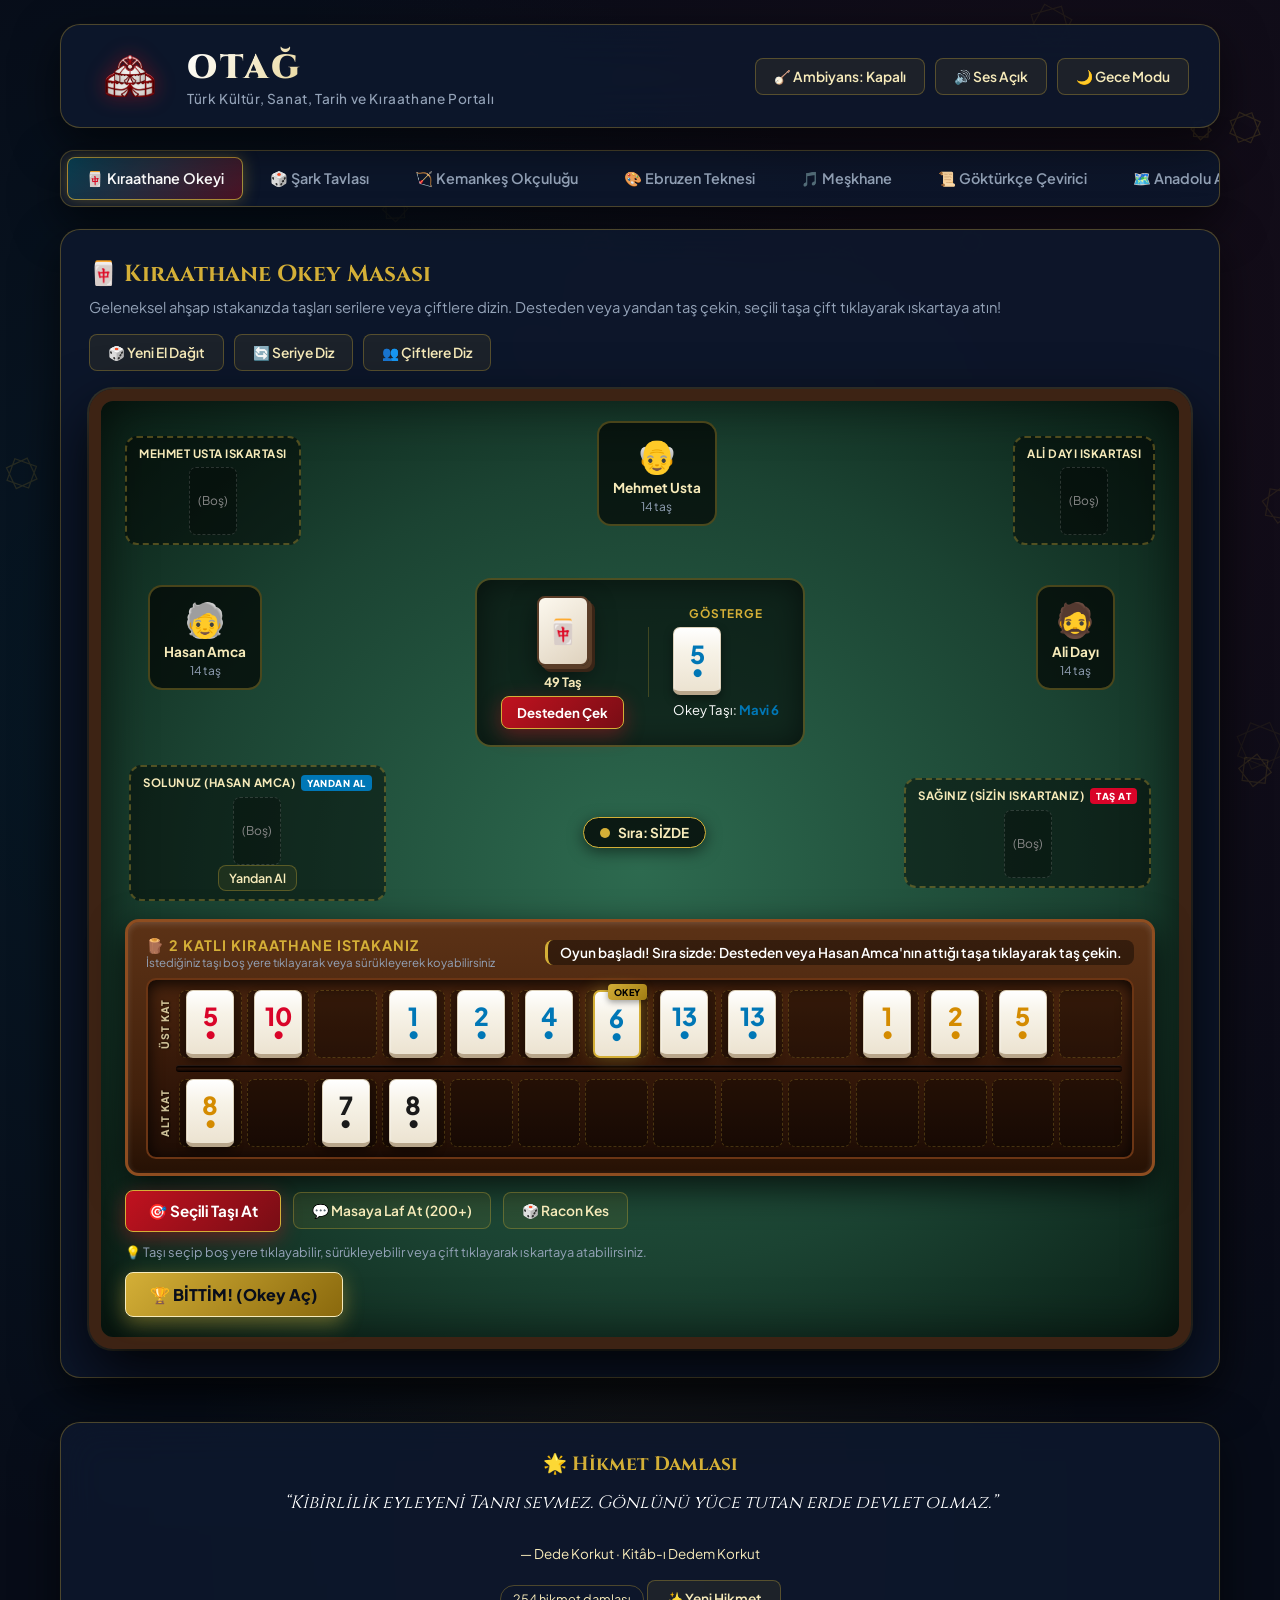
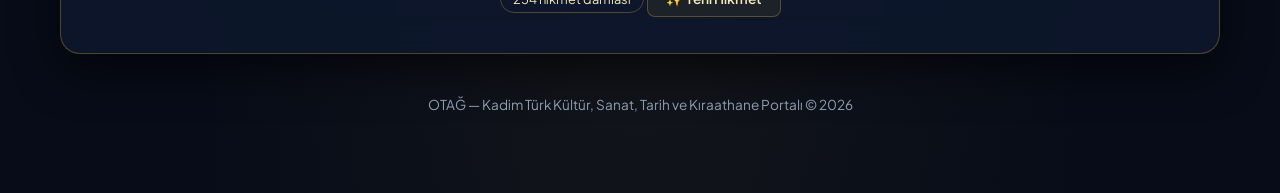
==== commit 9258a63f: "Add files via upload" ====
--- a/index.html
+++ b/index.html
@@ -19,7 +19,7 @@
         <!-- Başlık & Saray Sancağı -->
         <header class="portal-header">
             <div class="logo-box">
-                <div class="logo-emblem">☪</div>
+                <img class="logo-emblem-img" src="PageLogo.png" alt="OTAĞ çadır arması">
                 <div class="logo-text">
                     <h1>OTAĞ</h1>
                     <p>Türk Kültür, Sanat, Tarih ve Kıraathane Portalı</p>
@@ -63,21 +63,36 @@
 
                 <!-- Yeşil Çuha Okey Masası -->
                 <div class="okey-table">
-                    <!-- Karşı Oyuncu (Mehmet Usta) -->
-                    <div class="okey-top-bot">
-                        <div class="bot-avatar-box">
-                            <span class="bot-icon">👴</span>
-                            <span class="bot-name">Mehmet Usta</span>
-                            <span id="botTopCount" class="bot-tile-count">14 taş</span>
-                        </div>
-                        <div id="botTopBubble" class="bot-bubble">Mehmet Usta: "Çaylar benden!"</div>
-                    </div>
-
-                    <!-- Orta Satır: Hasan Amca, Masa Ortası, Ali Dayı -->
+                    <!-- Üst Bölüm: Mehmet Usta ve Üst Iskartalar -->
+                    <div class="okey-top-row">
+                        <!-- Sol Üst: Mehmet Usta'nın Iskartası -->
+                        <div class="okey-discard-zone" id="zoneDiscardMehmet">
+                            <div class="discard-zone-label">Mehmet Usta Iskartası</div>
+                            <div class="discard-slot" id="discardMehmet"></div>
+                        </div>
+
+                        <!-- Karşı Oyuncu (Mehmet Usta) -->
+                        <div class="okey-top-bot" id="botTopContainer">
+                            <div class="bot-avatar-box" id="botTopAvatarBox">
+                                <span class="bot-icon">👴</span>
+                                <span class="bot-name">Mehmet Usta</span>
+                                <span id="botTopCount" class="bot-tile-count">14 taş</span>
+                            </div>
+                            <div id="botTopBubble" class="bot-bubble">Mehmet Usta: "Çaylar benden!"</div>
+                        </div>
+
+                        <!-- Sağ Üst: Ali Dayı'nın Iskartası -->
+                        <div class="okey-discard-zone" id="zoneDiscardAli">
+                            <div class="discard-zone-label">Ali Dayı Iskartası</div>
+                            <div class="discard-slot" id="discardAli"></div>
+                        </div>
+                    </div>
+
+                    <!-- Orta Satır: Hasan Amca, Masa Ortası (Deste & Gösterge), Ali Dayı -->
                     <div class="okey-middle-row">
                         <!-- Sol Oyuncu (Hasan Amca) -->
-                        <div class="okey-side-bot">
-                            <div class="bot-avatar-box">
+                        <div class="okey-side-bot" id="botLeftContainer">
+                            <div class="bot-avatar-box" id="botLeftAvatarBox">
                                 <span class="bot-icon">🧓</span>
                                 <div class="bot-name">Hasan Amca</div>
                                 <span id="botLeftCount" class="bot-tile-count">14 taş</span>
@@ -87,7 +102,7 @@
 
                         <!-- Masa Ortası Paneli -->
                         <div class="table-center-board">
-                            <div class="deck-stack">
+                            <div class="deck-stack" id="centerDeck">
                                 <div class="deck-tiles-visual">🀄</div>
                                 <div id="deckCount" class="deck-count-label">86 Taş</div>
                                 <button id="btnDrawDeck" class="btn-action-turk btn-sm">Desteden Çek</button>
@@ -100,19 +115,11 @@
                                 <div id="okeyIndicator"></div>
                                 <div id="okeyInfo" class="okey-info-text"></div>
                             </div>
-
-                            <div class="center-divider"></div>
-
-                            <div class="discard-box">
-                                <div class="discard-label">ATILAN SON TAŞ</div>
-                                <div id="discardCenter"></div>
-                                <button id="btnDrawSide" class="btn-ottoman btn-sm">Yandan Al</button>
-                            </div>
                         </div>
 
                         <!-- Sağ Oyuncu (Ali Dayı) -->
-                        <div class="okey-side-bot">
-                            <div class="bot-avatar-box">
+                        <div class="okey-side-bot" id="botRightContainer">
+                            <div class="bot-avatar-box" id="botRightAvatarBox">
                                 <span class="bot-icon">🧔</span>
                                 <div class="bot-name">Ali Dayı</div>
                                 <span id="botRightCount" class="bot-tile-count">14 taş</span>
@@ -121,20 +128,64 @@
                         </div>
                     </div>
 
-                    <!-- Oyuncu Istakası -->
+                    <!-- Alt Iskartalar Hattı (Solunuz: Hasan'dan Yandan Alınan Taş / Sağınız: Sizin Atacağınız Yer) -->
+                    <div class="okey-lower-discards-row">
+                        <!-- Hasan Amca'nın Iskartası (Sizin Solunuz) -->
+                        <div class="okey-discard-zone interactive-draw-zone" id="zoneDiscardHasan" title="Yandan taş almak için tıklayın">
+                            <div class="discard-zone-label">
+                                <span>Solunuz (Hasan Amca)</span>
+                                <span class="zone-badge badge-take">Yandan Al</span>
+                            </div>
+                            <div class="discard-slot" id="discardHasan"></div>
+                            <button id="btnDrawSide" class="btn-ottoman btn-xs">Yandan Al</button>
+                        </div>
+
+                        <div class="turn-status-badge" id="okeyTurnBadge">
+                            <span class="turn-dot pulse"></span>
+                            <span id="turnLabel">Sıra: SİZDE</span>
+                        </div>
+
+                        <!-- Sizin Iskartanız (Sizin Sağınız) -->
+                        <div class="okey-discard-zone interactive-throw-zone" id="zoneDiscardPlayer" title="Taş atmak için taşa çift tıklayın veya seçip buraya tıklayın">
+                            <div class="discard-zone-label">
+                                <span>Sağınız (Sizin Iskartanız)</span>
+                                <span class="zone-badge badge-throw">Taş At</span>
+                            </div>
+                            <div class="discard-slot" id="discardPlayer"></div>
+                        </div>
+                    </div>
+
+                    <!-- 2 KATLI CEVİZ ISTAKA -->
                     <div class="player-area">
                         <div class="player-istaka-container">
                             <div class="istaka-header">
-                                <span class="istaka-label">SİZİN ISTAKANIZ</span>
-                                <span id="okeyStatusMsg" class="status-msg">Sıra sizde: Taş çekin.</span>
-                            </div>
-                            <div id="playerIstaka" class="istaka-rack"></div>
+                                <div class="istaka-title-row">
+                                    <span class="istaka-label">🪵 2 KATLI KIRAATHANE ISTAKANIZ</span>
+                                    <span class="istaka-sub">İstediğiniz taşı boş yere tıklayarak veya sürükleyerek koyabilirsiniz</span>
+                                </div>
+                                <div id="playerBubble" class="bot-bubble player-bubble"></div>
+                                <span id="okeyStatusMsg" class="status-msg">Sıra sizde: Desteden veya yandan taş çekin.</span>
+                            </div>
+
+                            <div class="istaka-double-deck">
+                                <div class="istaka-shelf-tier">
+                                    <span class="shelf-tag">ÜST KAT</span>
+                                    <div id="istakaTopRow" class="istaka-shelf top-shelf"></div>
+                                </div>
+                                <div class="shelf-wood-groove"></div>
+                                <div class="istaka-shelf-tier">
+                                    <span class="shelf-tag">ALT KAT</span>
+                                    <div id="istakaBottomRow" class="istaka-shelf bottom-shelf"></div>
+                                </div>
+                            </div>
                         </div>
 
                         <div class="okey-controls-row">
                             <div class="okey-controls-left">
                                 <button id="btnDiscardTile" class="btn-action-turk">🎯 Seçili Taşı At</button>
-                                <span class="tip-text">💡 İpucu: Taşa çift tıklayarak da ıskartaya atabilirsiniz.</span>
+                                <button id="btnPlayerChat" class="btn-ottoman">💬 Masaya Laf At (200+)</button>
+                                <button id="btnRandomShout" class="btn-ottoman" title="Rastgele Racon veya Mani Fırlat">🎲 Racon Kes</button>
+                                <span class="tip-text">💡 Taşı seçip boş yere tıklayabilir, sürükleyebilir veya çift tıklayarak ıskartaya atabilirsiniz.</span>
                             </div>
                             <button id="btnFinishOkey" class="btn-gold">🏆 BİTTİM! (Okey Aç)</button>
                         </div>
@@ -195,6 +246,12 @@
             <div class="seljuk-card" style="text-align:center;">
                 <h2 class="card-title" style="justify-content:center;">🏹 Kemankeş: Osmanlı Puta Atışı</h2>
                 <p class="card-desc"><strong>BOŞLUK</strong> tuşuna veya hedefe basılı tutarak yayı gerin, rüzgarı hesaba katıp oku fırlatın ve puta hedefinin tam ortasındaki gözü vurun!</p>
+                <div class="kemankes-mode-row" role="group" aria-label="Okçuluk talimi seç">
+                    <button class="btn-ottoman kemankes-mode-btn active" data-kemankes-mode="puta">🎯 Puta talimi</button>
+                    <button class="btn-ottoman kemankes-mode-btn" data-kemankes-mode="hareketli">🌀 Hareketli hedef</button>
+                    <button class="btn-ottoman kemankes-mode-btn" data-kemankes-mode="menzil">📏 Menzil atışı</button>
+                </div>
+                <p class="kemankes-hint">Nişan için oyun alanına dokunup/fareyle hareket edin; basılı tutarak kuvveti ayarlayın, bırakınca atış yapılır. Mobilde de çalışır.</p>
                 <div class="game-frame">
                     <canvas id="kemankesCanvas" class="game-canvas" width="700" height="400"></canvas>
                 </div>
@@ -202,6 +259,8 @@
                     <div>Puan: <strong id="kemankesScore" class="hud-val">0</strong></div>
                     <div>Rüzgar: <strong id="kemankesWind" class="hud-val">Sakin</strong></div>
                     <div>Ok: <span id="kemankesArrows">🏹🏹🏹🏹🏹🏹🏹</span></div>
+                    <div>Kuvvet: <strong id="kemankesPower" class="hud-val">%0</strong></div>
+                    <div id="kemankesCombo" class="kemankes-combo"></div>
                     <div>Rütbe: <strong id="kemankesRank" class="rank-text">Acemi Talimci</strong></div>
                     <div>Menzil Rekoru: <strong id="kemankesHighScore" class="hud-val">0</strong></div>
                 </div>
@@ -215,7 +274,7 @@
         <section id="tab-ebru" class="app-section">
             <div class="seljuk-card" style="text-align:center;">
                 <h2 class="card-title" style="justify-content:center;">🎨 Ebruzen Teknesi — Dijital Ebru Sanatı</h2>
-                <p class="card-desc">Kitreli suyun üzerine geleneksel toprak boyaları damlatın, biz ve tarak ile dalgalandırın veya Osmanlı lalesi nakşedin!</p>
+                <p class="card-desc">Renkleri seçin, tekneye boya bırakın; biz, tarak ve geleneksel motiflerle deseninizi işleyin. Çiziminiz tarayıcıda kalır, isterseniz PNG olarak indirebilirsiniz.</p>
                 <div class="ebru-palette">
                     <span class="palette-label">Toprak Boyalar:</span>
                     <button class="ebru-color-btn active" data-color="#028090" style="background:#028090;" title="Turkuaz"></button>
@@ -225,11 +284,32 @@
                     <button class="ebru-color-btn" data-color="#2d6a4f" style="background:#2d6a4f;" title="Zümrüt Yeşil"></button>
                     <button class="ebru-color-btn" data-color="#e76f51" style="background:#e76f51;" title="Safran"></button>
                     <button class="ebru-color-btn" data-color="#6a0572" style="background:#6a0572;" title="Mürdüm Mor"></button>
-                    <div class="palette-divider"></div>
-                    <button id="btnEbruBiz" class="btn-ottoman">🖌️ Biz / Tarak</button>
-                    <button id="btnEbruTulip" class="btn-ottoman">🌷 Osmanlı Lalesi</button>
-                    <button id="btnClearEbru" class="btn-ottoman">💧 Tekneyi Temizle</button>
-                    <button id="btnPrintEbru" class="btn-action-turk btn-sm">📜 Kağıda Bas & İndir</button>
+                </div>
+                <div class="ebru-workbench">
+                    <div class="ebru-tools" role="group" aria-label="Ebru araçları">
+                        <button class="btn-ottoman active" data-ebru-tool="drop">💧 Damla</button>
+                        <button class="btn-ottoman" data-ebru-tool="spray">🖌️ Serpme</button>
+                        <button id="btnEbruBiz" class="btn-ottoman" data-ebru-tool="biz">🪡 Biz</button>
+                        <button class="btn-ottoman" data-ebru-tool="comb">〰️ Tarak</button>
+                        <button id="btnEbruTulip" class="btn-ottoman" data-ebru-tool="tulip">🌷 Lale</button>
+                        <button class="btn-ottoman" data-ebru-tool="rose">🌹 Gül</button>
+                        <button class="btn-ottoman" data-ebru-tool="carnation">🌺 Karanfil</button>
+                        <button class="btn-ottoman" data-ebru-tool="bulbul">🌀 Bülbül yuvası</button>
+                        <button id="btnEbruGelgit" class="btn-ottoman">🌊 Gelgit</button>
+                        <button id="btnEbruSal" class="btn-ottoman">🧣 Şal deseni</button>
+                        <button id="btnEbruBattal" class="btn-ottoman">🎨 Battal zemin</button>
+                    </div>
+                    <div class="ebru-adjustments">
+                        <label for="ebruBrushSize">Fırça boyu <span id="ebruBrushValue">28</span></label>
+                        <input id="ebruBrushSize" type="range" min="8" max="60" value="28">
+                        <label for="ebruGallRatio">Boya yayılımı <span id="ebruGallValue">1.0×</span></label>
+                        <input id="ebruGallRatio" type="range" min="0.5" max="2.5" step="0.1" value="1">
+                    </div>
+                    <div class="ebru-actions">
+                        <button id="btnEbruUndo" class="btn-ottoman">↩️ Geri al</button>
+                        <button id="btnClearEbru" class="btn-ottoman">💧 Tekneyi temizle</button>
+                        <button id="btnPrintEbru" class="btn-action-turk btn-sm">📜 Kâğıda bas & indir</button>
+                    </div>
                 </div>
                 <div class="ebru-tray-frame">
                     <canvas id="ebruCanvas" width="680" height="400" style="cursor:crosshair;"></canvas>
@@ -301,10 +381,10 @@
         <section id="tab-gokturk" class="app-section">
             <div class="seljuk-card">
                 <h2 class="card-title">📜 Orhun Yazıtları — Bengü Taş Göktürkçe Çevirici</h2>
-                <p class="card-desc">Bilge Kağan ve Tonyukuk'un bengü taşlara kazıdığı bin yıllık runik Türk alfabesi. Metinlerinizi runik yazıya dönüştürün.</p>
+                <p class="card-desc">Türkçe harfleri Orhun alfabesindeki yaklaşık ses karşılıklarıyla gösterin veya tamgalardan Latin harflerine yaklaşık okuma alın.</p>
                 <div class="gokturk-box">
                     <div>
-                        <label class="field-label">Türkçe Metin Yazın:</label>
+                        <label class="field-label" id="gokturkInputLabel" for="gokturkInput">Türkçe metin yazın:</label>
                         <textarea id="gokturkInput" class="trans-textarea" placeholder="Buraya bir kelime yazın (örnek: Türk, Bilge, Vatan)...">TÜRK</textarea>
                         <!-- Hızlı Kalıplar -->
                         <div class="gokturk-presets">
@@ -317,14 +397,19 @@
                     </div>
                     <div>
                         <div class="field-header">
-                            <label class="field-label">Orhun / Göktürkçe Karşılığı:</label>
+                            <label class="field-label" id="gokturkOutputLabel">Tamga karşılığı (yaklaşık):</label>
                             <button id="btnCopyGokturk" class="btn-ottoman btn-xs">📋 Kopyala</button>
                         </div>
-                        <div id="gokturkOutput" class="gokturk-display">𐱅𐰇𐰼𐰰</div>
+                        <div id="gokturkOutput" class="gokturk-display" dir="rtl">𐱅𐰇𐰼𐰰</div>
+                        <label class="gokturk-direction-label" for="gokturkDirection">Yazı aktarımı</label>
+                        <select id="gokturkDirection" class="gokturk-direction">
+                            <option value="to-runes">Türkçe → Göktürk tamgaları</option>
+                            <option value="to-latin">Tamgalar → yaklaşık Latin okuma</option>
+                        </select>
                     </div>
                 </div>
                 <div class="info-box">
-                    <strong class="info-highlight">Biliyor muydunuz?</strong> Orhun Abideleri (MS 732–735), Moğolistan'daki Orhun Vadisi'nde dikilmiş olup Türk adının geçtiği ilk Türkçe yazılı belgelerdir. Metinler sağdan sola doğru okunur.
+                    <strong class="info-highlight">Önemli not:</strong> Bu araç alfabe düzeyinde yaklaşık ses aktarımı yapar; modern Türkçeyi tarihî Göktürkçeye tercüme etmez. Orhun yazısı sağdan sola okunur; ünlü uyumu, tarihî yazım ve bazı seslerin bire bir karşılığı olmadığı için sonuç kesin akademik çevriyazı değildir.
                 </div>
             </div>
         </section>
@@ -463,10 +548,15 @@
         <section id="tab-atsozu" class="app-section">
             <div class="seljuk-card" style="text-align:center;">
                 <h2 class="card-title" style="justify-content:center;">📖 Türk Atasözleri & Deyimler Hazinesi</h2>
-                <p class="card-desc">Binlerce yıllık Türk bilgeliğinden süzülmüş derin anlamlı atasözleri ve öğütler.</p>
+                <p class="card-desc">Anlamları ve konu başlıklarıyla genişletilmiş atasözü arşivi.</p>
+                <p id="atsozuCount" class="content-count-badge">Atasözü arşivi yükleniyor…</p>
+                <div class="atsozu-search-row">
+                    <input id="atsozuSearch" type="search" class="ruler-search-input" placeholder="Söz veya anlam içinde ara…">
+                    <button id="btnCopyAtsozu" class="btn-ottoman">📋 Sözü kopyala</button>
+                </div>
 
                 <!-- Kategori Butonları -->
-                <div class="atsozu-filters-row">
+                <div class="atsozu-filters-row" id="atsozuFilters">
                     <button class="atsozu-cat-btn active" data-cat="all">🌟 Tümü</button>
                     <button class="atsozu-cat-btn" data-cat="sabir">⏳ Sabır & Metanet</button>
                     <button class="atsozu-cat-btn" data-cat="emek">💪 Emek & Alın Teri</button>
@@ -482,6 +572,26 @@
                 <div style="margin-top:20px;">
                     <button id="btnNewAtsozu" class="btn-action-turk">🎲 Yeni Atasözü Getir</button>
                 </div>
+                <div class="hikmet-quiz-card">
+                    <div class="quiz-heading">
+                        <div>
+                            <h3>🧠 Hikmet Avı</h3>
+                            <p>Atasözünü oku, doğru anlamı seç. Her doğru cevap 10 puan.</p>
+                        </div>
+                        <div class="quiz-scoreboard">
+                            <span>Puan <strong id="quizScore">0</strong></span>
+                            <span>Seri <strong id="quizStreak">0</strong></span>
+                            <span>Rekor <strong id="quizBest">0</strong></span>
+                        </div>
+                    </div>
+                    <div id="quizPrompt" class="quiz-prompt">Başlamak için düğmeye bas.</div>
+                    <div id="quizOptions" class="quiz-options"></div>
+                    <div class="quiz-controls">
+                        <button id="btnStartQuiz" class="btn-action-turk">🎮 Oyunu Başlat</button>
+                        <button id="btnNextQuiz" class="btn-ottoman" hidden>➡️ Sonraki bilmece</button>
+                    </div>
+                    <p id="quizFeedback" class="quiz-feedback" aria-live="polite"></p>
+                </div>
             </div>
         </section>
 
@@ -491,6 +601,8 @@
             <div id="wisdomText" class="wisdom-text">
                 "Gelin tanış olalım, işi kolay kılalım, sevelim sevilelim, dünya kimseye kalmaz." — Yunus Emre
             </div>
+            <div id="wisdomMeta" class="wisdom-meta"></div>
+            <div id="wisdomCount" class="content-count-badge">Hikmet arşivi yükleniyor…</div>
             <button id="btnNewWisdom" class="btn-ottoman">✨ Yeni Hikmet</button>
         </div>
 
@@ -499,22 +611,58 @@
         </footer>
     </div>
 
-    <!-- Okey Zafer Modalı -->
+    <!-- Okey Zafer ve Bitiş Modalı -->
     <div id="okeyWinModal" class="okey-modal">
         <div class="okey-modal-card">
-            <div class="modal-trophy">🏆</div>
-            <h2 class="modal-title">TEBRİKLER! OKEYLE BİTTİNİZ!</h2>
-            <p class="modal-desc">Masanın şampiyonu oldunuz! Ali Dayı, Mehmet Usta ve Hasan Amca çayları ısmarlıyor! ☕🎉</p>
+            <div class="modal-trophy" id="okeyModalTrophy">🏆</div>
+            <h2 class="modal-title" id="okeyModalTitle">TEBRİKLER! OKEYLE BİTTİNİZ!</h2>
+            <p class="modal-desc" id="okeyModalDesc">Masanın şampiyonu oldunuz! Ali Dayı, Mehmet Usta ve Hasan Amca çayları ısmarlıyor! ☕🎉</p>
+            <div id="okeyModalWinningHand" class="okey-modal-hand"></div>
             <button id="btnCloseOkeyWin" class="btn-action-turk">Yeni Ele Başla</button>
         </div>
     </div>
 
+    <!-- Kıraathane Laf Atma & Racon Modalı (200 Çeşit Söz) -->
+    <div id="okeyChatModal" class="okey-modal">
+        <div class="okey-modal-card okey-chat-card">
+            <div class="chat-modal-header">
+                <div class="chat-header-title">
+                    <span class="chat-modal-icon">💬</span>
+                    <div>
+                        <h3 class="modal-title" style="margin:0;font-size:1.35rem;">Kıraathane Muhabbeti & Racon Sözleri</h3>
+                        <span class="chat-modal-sub">Masanın havasını değiştir, rakiplere laf at (200 Çeşit Söz)</span>
+                    </div>
+                </div>
+                <button id="btnCloseOkeyChat" class="ruler-modal-close" title="Kapat">✕</button>
+            </div>
+
+            <div class="chat-modal-toolbar">
+                <input type="text" id="chatSearchInput" class="ruler-search-input" placeholder="Laf, mani, racon veya çay esprisi ara...">
+                <button id="btnChatRandom" class="btn-action-turk btn-sm">🎲 Rastgele Salla</button>
+            </div>
+
+            <div class="chat-category-tabs" id="chatCategoryTabs">
+                <button class="chat-cat-btn active" data-cat="all">Tümü (200)</button>
+                <button class="chat-cat-btn" data-cat="tas">🎯 Taş & Racon</button>
+                <button class="chat-cat-btn" data-cat="cay">☕ Çay & Kıraathane</button>
+                <button class="chat-cat-btn" data-cat="okey">🀄 Okey & Şüphe</button>
+                <button class="chat-cat-btn" data-cat="takilma">🎭 Rakiplere Takılma</button>
+                <button class="chat-cat-btn" data-cat="zafer">🏆 İddia & Zafer</button>
+            </div>
+
+            <div class="chat-phrases-list" id="chatPhrasesList"></div>
+        </div>
+    </div>
+
     <!-- Toast Bildirimi -->
     <div id="toast" class="toast-msg"></div>
 
     <!-- Betikler -->
     <script src="audio.js"></script>
+    <script src="rulers-data.js"></script>
     <script src="game.js"></script>
+    <script src="wisdom-data.js"></script>
+    <script src="otag-extra-data.js"></script>
     <script src="app.js"></script>
 </body>
 </html>
--- a/style.css
+++ b/style.css
@@ -138,6 +138,13 @@
     gap: 18px;
 }
 
+.logo-emblem-img {
+    width: 78px;
+    height: 54px;
+    object-fit: contain;
+    filter: drop-shadow(0 0 10px rgba(193, 18, 31, 0.45));
+}
+
 .logo-emblem {
     font-size: 2rem;
     width: 58px;
@@ -374,23 +381,32 @@
     background: radial-gradient(ellipse at center, #2d6a4f 0%, #1b4332 60%, #0a1f16 100%);
     border: 12px solid #3d2314;
     border-radius: 24px;
-    padding: 24px;
+    padding: 20px 24px;
     box-shadow: 0 25px 60px rgba(0, 0, 0, 0.85), inset 0 0 50px rgba(0, 0, 0, 0.6),
                 0 0 0 2px rgba(212, 175, 55, 0.2);
     position: relative;
-    min-height: 540px;
+    min-height: 560px;
     display: flex;
     flex-direction: column;
     justify-content: space-between;
 }
 
+/* Üst Sıra: Mehmet Usta ve Üst Iskartalar */
+.okey-top-row {
+    display: flex;
+    justify-content: space-between;
+    align-items: center;
+    width: 100%;
+    margin-bottom: 8px;
+}
+
 .okey-top-bot { text-align: center; }
 
 .okey-middle-row {
     display: flex;
     justify-content: space-between;
     align-items: center;
-    margin: 20px 0;
+    margin: 10px 0;
 }
 
 .okey-side-bot {
@@ -402,19 +418,25 @@
     background: rgba(0, 0, 0, 0.65);
     border: 2px solid var(--border-gold);
     border-radius: var(--radius-md);
-    padding: 12px 16px;
+    padding: 10px 14px;
     display: inline-flex;
     flex-direction: column;
     align-items: center;
-    gap: 4px;
+    gap: 3px;
     transition: all var(--transition-fast);
 }
 .bot-avatar-box:hover {
     border-color: var(--gold);
     box-shadow: 0 0 14px var(--gold-glow);
 }
-
-.bot-icon { font-size: 2.2rem; }
+.bot-avatar-box.active-turn {
+    border-color: #00e5ff !important;
+    box-shadow: 0 0 22px rgba(0, 229, 255, 0.7) !important;
+    background: rgba(10, 35, 45, 0.9) !important;
+    transform: scale(1.06);
+}
+
+.bot-icon { font-size: 2.1rem; }
 .bot-name { font-size: 0.85rem; font-weight: bold; color: var(--gold-light); }
 .bot-tile-count { font-size: 0.74rem; color: var(--text-muted); }
 
@@ -425,7 +447,7 @@
     font-weight: 600;
     border-radius: 12px;
     padding: 6px 14px;
-    margin-top: 8px;
+    margin-top: 6px;
     box-shadow: 0 4px 15px rgba(0,0,0,0.5);
     opacity: 0;
     transform: scale(0.9);
@@ -436,19 +458,36 @@
 }
 .bot-bubble.show { opacity: 1; transform: scale(1); }
 
+.player-bubble {
+    background: linear-gradient(135deg, #fffdf5, #f5ebd2);
+    color: #3d1f08;
+    border: 2px solid var(--gold);
+    box-shadow: 0 6px 22px rgba(212, 175, 55, 0.45);
+    font-weight: 700;
+    max-width: 340px;
+    font-size: 0.82rem;
+}
+
 /* Masa Ortası Tahtası */
 .table-center-board {
-    background: rgba(0, 0, 0, 0.5);
+    background: rgba(0, 0, 0, 0.55);
     border: 2px solid var(--border-gold);
     border-radius: 16px;
-    padding: 20px 24px;
-    display: flex;
-    align-items: center;
-    gap: 20px;
+    padding: 16px 24px;
+    display: flex;
+    align-items: center;
+    gap: 24px;
     box-shadow: inset 0 0 30px rgba(0, 0, 0, 0.5);
 }
 
-.deck-stack { text-align: center; }
+.deck-stack {
+    text-align: center;
+    cursor: pointer;
+    transition: transform 0.2s ease;
+}
+.deck-stack:hover {
+    transform: translateY(-3px);
+}
 .deck-count-label {
     font-size: 0.8rem;
     color: var(--gold-light);
@@ -470,6 +509,7 @@
     font-weight: bold;
     color: #4a2810;
     font-size: 1.5rem;
+    user-select: none;
 }
 
 .center-divider {
@@ -478,8 +518,8 @@
     background: rgba(212, 175, 55, 0.25);
 }
 
-.indicator-box, .discard-box { text-align: center; }
-.indicator-label, .discard-label {
+.indicator-box { text-align: center; }
+.indicator-label {
     font-size: 0.74rem;
     color: var(--gold);
     font-weight: bold;
@@ -487,6 +527,117 @@
     letter-spacing: 1px;
 }
 .okey-info-text { font-size: 0.82rem; margin-top: 6px; color: #fff; }
+
+/* ISKARTA ALANLARI (4 KÖŞE/YÖN DÜZENİ) */
+.okey-discard-zone {
+    background: rgba(0, 0, 0, 0.45);
+    border: 2px dashed rgba(212, 175, 55, 0.35);
+    border-radius: 12px;
+    padding: 8px 12px;
+    display: flex;
+    flex-direction: column;
+    align-items: center;
+    justify-content: center;
+    min-width: 110px;
+    transition: all 0.25s ease;
+    user-select: none;
+}
+.okey-discard-zone:hover {
+    border-color: rgba(212, 175, 55, 0.7);
+    background: rgba(0, 0, 0, 0.6);
+}
+
+.discard-zone-label {
+    font-size: 0.72rem;
+    color: var(--gold-light);
+    font-weight: 700;
+    margin-bottom: 6px;
+    text-transform: uppercase;
+    letter-spacing: 0.5px;
+    display: flex;
+    align-items: center;
+    gap: 6px;
+}
+
+.zone-badge {
+    font-size: 0.6rem;
+    padding: 2px 6px;
+    border-radius: 4px;
+    font-weight: 800;
+}
+.zone-badge.badge-take {
+    background: #0077b6;
+    color: #ffffff;
+}
+.zone-badge.badge-throw {
+    background: #d90429;
+    color: #ffffff;
+}
+
+.discard-slot {
+    width: 48px;
+    height: 68px;
+    display: flex;
+    align-items: center;
+    justify-content: center;
+    border-radius: 7px;
+    background: rgba(0, 0, 0, 0.28);
+    border: 1px dashed rgba(255, 255, 255, 0.15);
+}
+
+/* Alt Iskartalar Satırı */
+.okey-lower-discards-row {
+    display: flex;
+    justify-content: space-between;
+    align-items: center;
+    width: 100%;
+    margin: 8px 0;
+    padding: 0 4px;
+}
+
+.turn-status-badge {
+    background: rgba(0, 0, 0, 0.75);
+    border: 1.5px solid var(--gold);
+    border-radius: 20px;
+    padding: 6px 16px;
+    display: flex;
+    align-items: center;
+    gap: 8px;
+    font-size: 0.85rem;
+    font-weight: bold;
+    color: var(--gold-light);
+    box-shadow: 0 4px 15px rgba(0, 0, 0, 0.5);
+}
+.turn-dot {
+    width: 10px;
+    height: 10px;
+    border-radius: 50%;
+    background: var(--gold);
+}
+.turn-dot.pulse {
+    animation: turnDotPulse 1.4s infinite;
+}
+@keyframes turnDotPulse {
+    0%, 100% { transform: scale(1); box-shadow: 0 0 0 0 rgba(212, 175, 55, 0.7); }
+    50% { transform: scale(1.2); box-shadow: 0 0 10px 4px rgba(212, 175, 55, 0.9); }
+}
+
+.interactive-draw-zone.can-draw {
+    border-color: #00e5ff !important;
+    box-shadow: 0 0 20px rgba(0, 229, 255, 0.55);
+    cursor: pointer;
+    animation: drawGlow 1.8s infinite alternate;
+}
+@keyframes drawGlow {
+    from { box-shadow: 0 0 10px rgba(0, 229, 255, 0.4); }
+    to { box-shadow: 0 0 24px rgba(0, 229, 255, 0.8); }
+}
+
+.interactive-throw-zone.can-discard {
+    border-color: #ffb703 !important;
+    box-shadow: 0 0 18px rgba(255, 183, 3, 0.5);
+    cursor: pointer;
+}
 
 /* OKEY TAŞLARI (Fildişi Melamin) */
 .okey-tile {
@@ -503,15 +654,18 @@
     justify-content: center;
     user-select: none;
     position: relative;
-    cursor: pointer;
+    cursor: grab;
     transition: transform 0.15s ease, box-shadow 0.15s ease;
 }
 .okey-tile:hover {
-    transform: translateY(-6px);
-    box-shadow: 0 12px 24px rgba(0, 0, 0, 0.6);
+    transform: translateY(-4px);
+    box-shadow: 0 10px 20px rgba(0, 0, 0, 0.6);
+}
+.okey-tile:active {
+    cursor: grabbing;
 }
 .okey-tile .tile-num {
-    font-size: 1.6rem;
+    font-size: 1.55rem;
     font-weight: 800;
     line-height: 1;
 }
@@ -546,55 +700,118 @@
     letter-spacing: 0.5px;
 }
 
-/* OYUNCU ISTAKASI */
+/* 2 KATLI CEVİZ OYUNCU ISTAKASI */
 .player-istaka-container {
     background: linear-gradient(to bottom, #5c3216, #41200b 70%, #261104);
-    border: 2px solid #8e4d20;
+    border: 3px solid #8e4d20;
     border-radius: var(--radius-md);
-    padding: 16px 20px;
+    padding: 14px 18px;
     box-shadow: 0 12px 35px rgba(0, 0, 0, 0.75), inset 0 2px 6px rgba(255, 255, 255, 0.15);
-    margin-top: 14px;
+    margin-top: 10px;
 }
 
 .istaka-header {
     display: flex;
     justify-content: space-between;
     align-items: center;
-    margin-bottom: 10px;
+    margin-bottom: 8px;
+    flex-wrap: wrap;
+    gap: 8px;
+}
+.istaka-title-row {
+    display: flex;
+    flex-direction: column;
 }
 .istaka-label {
-    font-size: 0.88rem;
+    font-size: 0.9rem;
     color: var(--gold);
     font-weight: bold;
     letter-spacing: 1px;
+}
+.istaka-sub {
+    font-size: 0.72rem;
+    color: var(--text-muted);
 }
 .status-msg {
     font-size: 0.85rem;
     color: #ffffff;
     font-weight: 600;
-}
-
-.istaka-rack {
-    display: flex;
+    background: rgba(0, 0, 0, 0.4);
+    padding: 4px 12px;
+    border-radius: 8px;
+    border-left: 3px solid var(--gold);
+}
+
+/* 2 Katlı Raf Gövdesi */
+.istaka-double-deck {
+    background: linear-gradient(to bottom, #4a240e, #311608 60%, #1e0d05);
+    border: 2px solid #6b3514;
+    border-radius: 10px;
+    padding: 8px 10px;
+    box-shadow: inset 0 4px 15px rgba(0,0,0,0.85);
+}
+
+.istaka-shelf-tier {
+    display: flex;
+    align-items: center;
     gap: 8px;
-    overflow-x: auto;
-    padding: 8px 4px;
-    min-height: 84px;
-    align-items: center;
-    scrollbar-width: thin;
-    scrollbar-color: var(--gold) rgba(0,0,0,0.3);
-}
-.istaka-rack::-webkit-scrollbar { height: 4px; }
-.istaka-rack::-webkit-scrollbar-thumb { background: var(--gold); border-radius: 2px; }
+}
+.shelf-tag {
+    font-size: 0.65rem;
+    font-weight: 900;
+    color: var(--gold-light);
+    letter-spacing: 1px;
+    writing-mode: vertical-lr;
+    transform: rotate(180deg);
+    text-shadow: 0 1px 2px #000;
+    opacity: 0.8;
+}
+
+.istaka-shelf {
+    display: grid;
+    grid-template-columns: repeat(14, 1fr);
+    gap: 5px;
+    width: 100%;
+    min-height: 72px;
+    align-items: center;
+}
+
+.shelf-wood-groove {
+    height: 7px;
+    background: linear-gradient(to bottom, #110502, #2e1407 50%, #110502);
+    border-top: 1px solid rgba(255, 255, 255, 0.08);
+    border-bottom: 1px solid rgba(0, 0, 0, 0.8);
+    margin: 5px 0 5px 18px;
+    border-radius: 3px;
+    box-shadow: inset 0 1px 3px rgba(0,0,0,0.9);
+}
 
 .okey-tile-slot {
+    width: 100%;
+    height: 68px;
     border-radius: 7px;
-    transition: transform 0.2s ease;
+    background: rgba(0, 0, 0, 0.28);
+    border: 1px dashed rgba(212, 175, 55, 0.25);
+    display: flex;
+    align-items: center;
+    justify-content: center;
+    cursor: pointer;
+    position: relative;
+    transition: all 0.15s ease;
+}
+.okey-tile-slot:hover {
+    border-color: rgba(212, 175, 55, 0.65);
+    background: rgba(212, 175, 55, 0.08);
+}
+.okey-tile-slot.drag-over {
+    border: 2px solid var(--gold) !important;
+    background: rgba(212, 175, 55, 0.3) !important;
+    transform: scale(1.06);
 }
 .okey-tile-slot.selected .okey-tile {
-    transform: translateY(-18px);
-    box-shadow: 0 0 20px var(--gold-glow), 0 14px 25px rgba(0,0,0,0.5);
-    border-color: var(--gold);
+    transform: translateY(-16px) scale(1.05);
+    box-shadow: 0 0 20px var(--gold-glow), 0 12px 25px rgba(0,0,0,0.7);
+    border: 2px solid var(--gold);
 }
 
 .okey-controls-row {
@@ -603,17 +820,37 @@
     align-items: center;
     flex-wrap: wrap;
     gap: 12px;
-    margin-top: 16px;
+    margin-top: 14px;
 }
 .okey-controls-left {
     display: flex;
     align-items: center;
-    gap: 14px;
+    gap: 12px;
     flex-wrap: wrap;
 }
 .tip-text {
     font-size: 0.8rem;
     color: var(--text-muted);
+}
+
+/* Zafer Modalı El Kartı */
+.okey-modal-hand {
+    display: flex;
+    flex-wrap: wrap;
+    gap: 10px;
+    justify-content: center;
+    margin: 16px 0;
+    max-height: 250px;
+    overflow-y: auto;
+}
+.okey-meld-group {
+    background: rgba(0, 0, 0, 0.4);
+    border: 1.5px solid var(--border-gold);
+    border-radius: 8px;
+    padding: 6px 8px;
+    display: flex;
+    gap: 4px;
+    align-items: center;
 }
 
 /* === 5. TAVLA DÜZENİ VE HUD === */
@@ -1719,6 +1956,92 @@
     line-height: 1.6;
     margin-bottom: 24px;
 }
+
+/* Kıraathane Chat Modalı (200 Söz) */
+.okey-chat-card {
+    max-width: 720px;
+    width: 92%;
+    max-height: 88vh;
+    display: flex;
+    flex-direction: column;
+    padding: 24px 28px;
+    text-align: left;
+}
+.chat-modal-header {
+    display: flex;
+    justify-content: space-between;
+    align-items: center;
+    border-bottom: 1px solid rgba(212, 175, 55, 0.25);
+    padding-bottom: 12px;
+}
+.chat-header-title {
+    display: flex;
+    align-items: center;
+    gap: 12px;
+}
+.chat-modal-icon { font-size: 2rem; }
+.chat-modal-sub { font-size: 0.78rem; color: var(--text-muted); }
+
+.chat-modal-toolbar {
+    display: flex;
+    gap: 10px;
+    margin: 14px 0 10px 0;
+}
+.chat-category-tabs {
+    display: flex;
+    gap: 6px;
+    flex-wrap: wrap;
+    margin-bottom: 12px;
+}
+.chat-cat-btn {
+    background: rgba(0, 0, 0, 0.4);
+    border: 1px solid rgba(212, 175, 55, 0.35);
+    color: var(--text-muted);
+    font-size: 0.75rem;
+    font-weight: 700;
+    padding: 6px 14px;
+    border-radius: 14px;
+    cursor: pointer;
+    transition: all 0.2s ease;
+}
+.chat-cat-btn:hover, .chat-cat-btn.active {
+    background: var(--gold);
+    color: #000;
+    border-color: var(--gold);
+    box-shadow: 0 0 10px var(--gold-glow);
+}
+
+.chat-phrases-list {
+    display: grid;
+    grid-template-columns: repeat(auto-fill, minmax(290px, 1fr));
+    gap: 8px;
+    overflow-y: auto;
+    max-height: 390px;
+    padding: 6px 2px;
+    scrollbar-width: thin;
+    scrollbar-color: var(--gold) rgba(0,0,0,0.3);
+}
+.chat-phrase-item {
+    background: rgba(0, 0, 0, 0.55);
+    border: 1px solid rgba(212, 175, 55, 0.25);
+    border-radius: 8px;
+    padding: 10px 14px;
+    font-size: 0.82rem;
+    color: #f1f5f9;
+    cursor: pointer;
+    transition: all 0.18s ease;
+    display: flex;
+    align-items: center;
+    gap: 10px;
+}
+.chat-phrase-item:hover {
+    background: rgba(212, 175, 55, 0.18);
+    border-color: var(--gold);
+    transform: translateY(-2px);
+    box-shadow: 0 4px 12px rgba(0,0,0,0.5);
+    color: #fff;
+}
+.chat-phrase-item .phrase-icon { font-size: 1.1rem; }
 
 /* === 15. TOAST BİLDİRİMİ === */
 .toast-msg {
@@ -1786,3 +2109,202 @@
         align-items: center;
     }
 }
+
+/* === OTAĞ GENİŞLETİLMİŞ ATÖLYE KONTROLLERİ === */
+.kemankes-mode-row,
+.ebru-tools,
+.ebru-actions {
+    display: flex;
+    justify-content: center;
+    align-items: center;
+    flex-wrap: wrap;
+    gap: 9px;
+    margin: 14px auto;
+}
+.kemankes-mode-btn.active,
+.ebru-tools button.active {
+    border-color: var(--gold);
+    color: #fff;
+    background: linear-gradient(135deg, #8a5b14, #c1121f);
+    box-shadow: 0 0 14px var(--gold-glow);
+}
+.kemankes-hint {
+    color: var(--text-muted);
+    font-size: 0.86rem;
+    margin: 8px auto 14px;
+}
+.kemankes-combo {
+    color: var(--gold-light);
+    font-weight: 700;
+}
+.ebru-workbench {
+    max-width: 920px;
+    margin: 0 auto 18px;
+    padding: 12px;
+    border: 1px solid var(--border-gold);
+    border-radius: var(--radius-sm);
+    background: rgba(0, 0, 0, 0.22);
+}
+.ebru-tools { margin-top: 0; }
+.ebru-adjustments {
+    display: grid;
+    grid-template-columns: auto minmax(120px, 1fr) auto minmax(120px, 1fr);
+    align-items: center;
+    gap: 10px 14px;
+    max-width: 760px;
+    margin: 12px auto;
+    color: var(--gold-light);
+    font-size: 0.86rem;
+    text-align: left;
+}
+.ebru-adjustments input[type="range"] {
+    width: 100%;
+    accent-color: var(--gold);
+}
+.ebru-actions { margin-bottom: 0; }
+.gokturk-direction-label {
+    display: block;
+    margin: 12px 0 5px;
+    color: var(--gold);
+    font-size: 0.84rem;
+    font-weight: 700;
+    text-align: left;
+}
+.gokturk-direction {
+    width: 100%;
+    background: rgba(0, 0, 0, 0.55);
+    border: 1px solid var(--border-gold);
+    border-radius: var(--radius-sm);
+    color: var(--gold-light);
+    padding: 10px 12px;
+}
+.gokturk-display[dir="ltr"] {
+    direction: ltr;
+    letter-spacing: 1px;
+    font-size: 1.35rem;
+}
+.content-count-badge {
+    display: inline-block;
+    margin: 6px auto 12px;
+    padding: 5px 12px;
+    border: 1px solid var(--border-gold);
+    border-radius: 18px;
+    color: var(--gold-light);
+    font-size: 0.8rem;
+}
+.atsozu-search-row {
+    display: flex;
+    justify-content: center;
+    align-items: center;
+    gap: 10px;
+    max-width: 700px;
+    margin: 12px auto 18px;
+}
+.atsozu-search-row input { flex: 1; }
+.atsozu-filters-row {
+    max-height: 190px;
+    overflow: auto;
+    padding: 4px;
+}
+.wisdom-meta {
+    min-height: 22px;
+    margin: -4px 0 12px;
+    color: var(--gold-light);
+    font-size: 0.84rem;
+}
+.hikmet-quiz-card {
+    max-width: 920px;
+    margin: 32px auto 4px;
+    padding: 22px;
+    border: 1px solid var(--border-gold);
+    border-radius: var(--radius-md);
+    background: linear-gradient(145deg, rgba(2, 128, 144, 0.12), rgba(0, 0, 0, 0.28));
+    text-align: left;
+}
+.quiz-heading,
+.quiz-scoreboard,
+.quiz-controls {
+    display: flex;
+    align-items: center;
+    justify-content: space-between;
+    flex-wrap: wrap;
+    gap: 10px;
+}
+.quiz-heading h3 {
+    color: var(--gold);
+    font-family: var(--font-heading);
+    margin-bottom: 4px;
+}
+.quiz-heading p {
+    color: var(--text-muted);
+    font-size: 0.84rem;
+}
+.quiz-scoreboard {
+    justify-content: flex-end;
+    color: var(--text-muted);
+    font-size: 0.82rem;
+}
+.quiz-scoreboard strong {
+    color: var(--gold-light);
+    margin-left: 4px;
+}
+.quiz-prompt {
+    margin: 20px 0 12px;
+    color: #fff;
+    font-family: var(--font-heading);
+    font-size: 1.12rem;
+    line-height: 1.5;
+}
+.quiz-options {
+    display: grid;
+    gap: 8px;
+}
+.quiz-option {
+    width: 100%;
+    padding: 12px 14px;
+    border: 1px solid var(--border-gold);
+    border-radius: var(--radius-sm);
+    color: var(--text-main);
+    background: rgba(0, 0, 0, 0.25);
+    cursor: pointer;
+    text-align: left;
+    line-height: 1.45;
+}
+.quiz-option:hover:not(:disabled) {
+    border-color: var(--turkuaz-bright);
+    background: rgba(2, 128, 144, 0.16);
+}
+.quiz-option.correct {
+    border-color: #2d9b65;
+    background: rgba(45, 155, 101, 0.2);
+}
+.quiz-option.incorrect {
+    border-color: #c1121f;
+    background: rgba(193, 18, 31, 0.16);
+}
+.quiz-controls {
+    justify-content: center;
+    margin-top: 14px;
+}
+.quiz-feedback {
+    min-height: 22px;
+    margin-top: 12px;
+    color: var(--gold-light);
+    font-size: 0.9rem;
+    text-align: center;
+}
+
+@media (max-width: 700px) {
+    .ebru-adjustments {
+        grid-template-columns: 1fr minmax(100px, 1.5fr);
+    }
+    .atsozu-search-row {
+        flex-direction: column;
+        align-items: stretch;
+    }
+    .kemankes-mode-row button,
+    .ebru-tools button,
+    .ebru-actions button {
+        flex: 1 1 auto;
+    }
+}
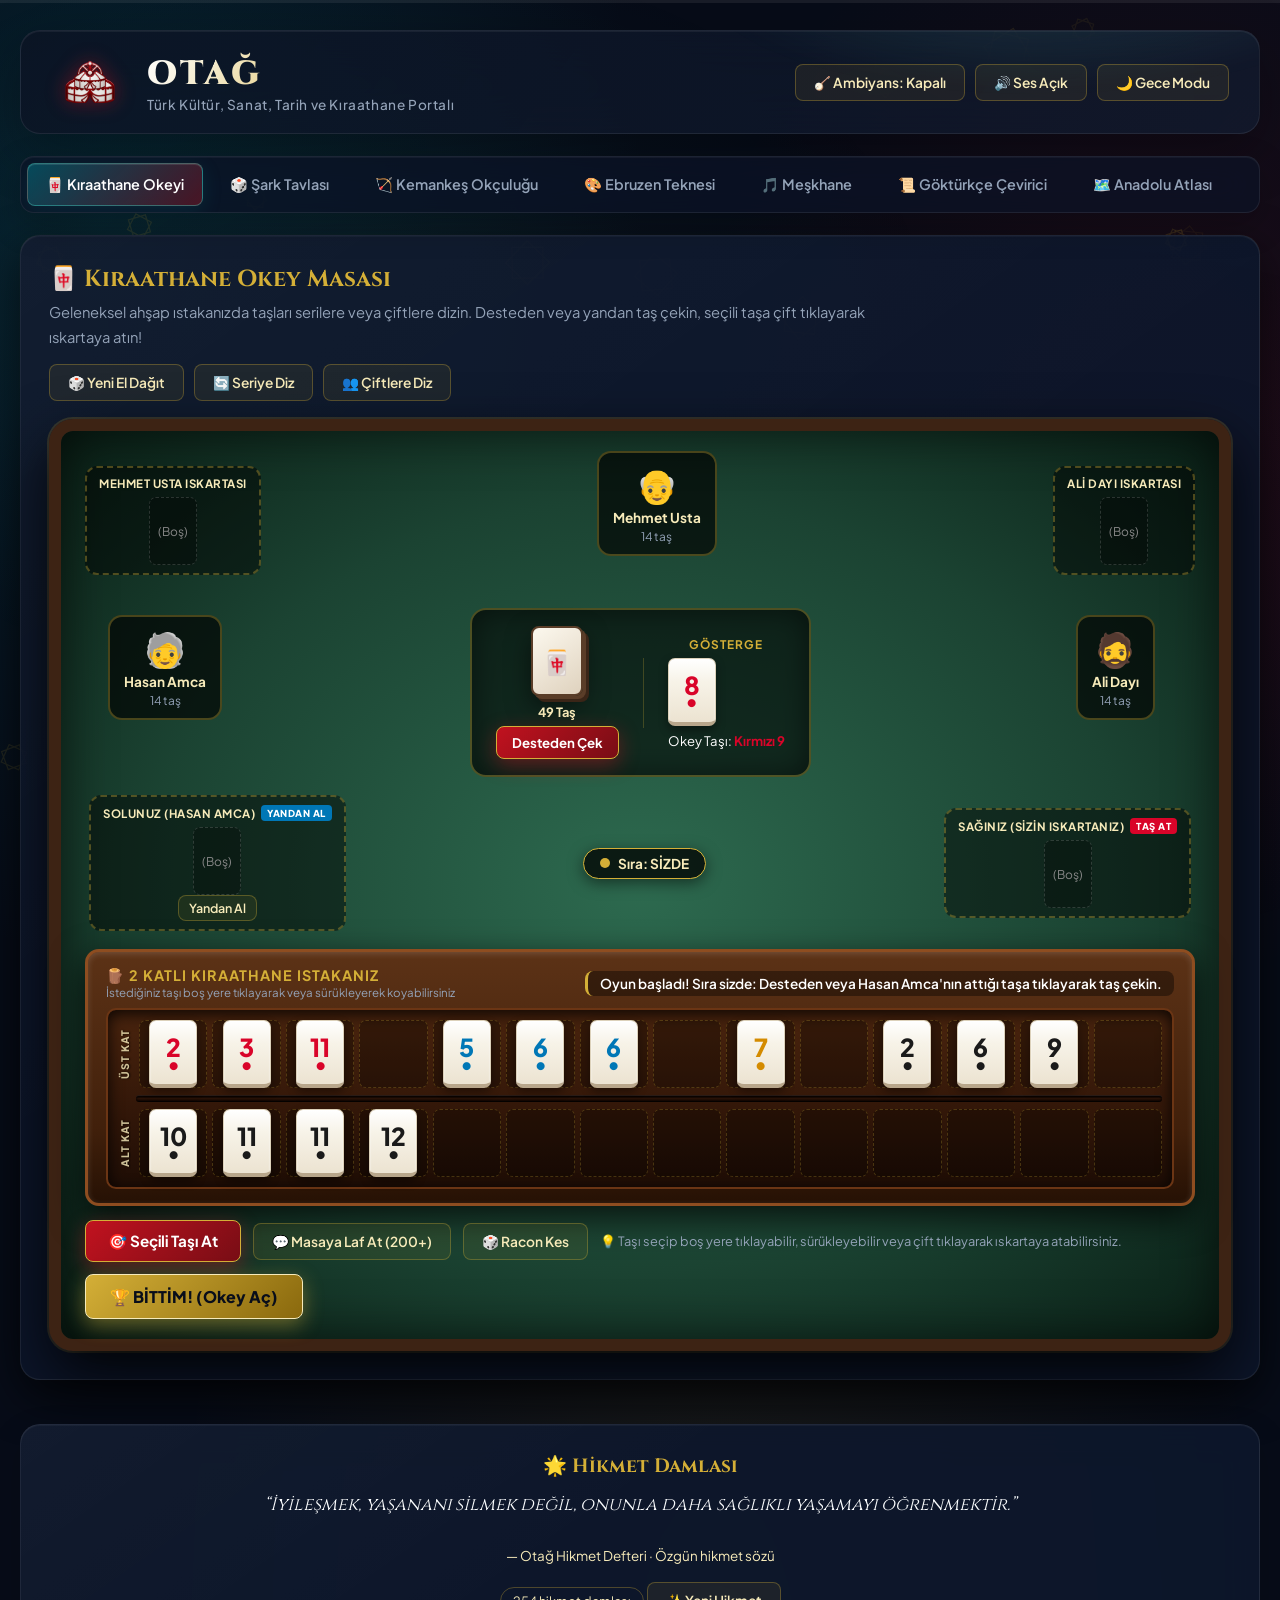
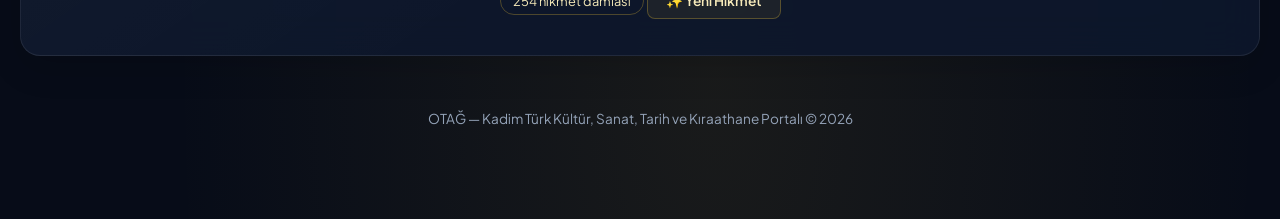
==== commit 0cf9c147: "Add files via upload" ====
--- a/index.html
+++ b/index.html
@@ -12,8 +12,11 @@
 </head>
 <body>
 
+    <a class="skip-link" href="#tab-okey">İçeriğe geç</a>
     <!-- Selçuklu Sekiz Köşeli Yıldızı & Altın Zerrecikleri Tuvali -->
     <canvas id="bgCanvas"></canvas>
+    <div class="scroll-progress" aria-hidden="true"><span id="scrollProgressBar"></span></div>
+    <button id="backToTop" class="back-to-top" type="button" aria-label="Sayfanın başına dön">↑</button>
 
     <div class="portal-wrapper">
         <!-- Başlık & Saray Sancağı -->
@@ -34,7 +37,7 @@
         </header>
 
         <!-- Navigasyon Çubuğu -->
-        <nav class="portal-nav">
+        <nav class="portal-nav" aria-label="Uygulama bölümleri">
             <button class="nav-btn active" data-tab="tab-okey">🀄 Kıraathane Okeyi</button>
             <button class="nav-btn" data-tab="tab-tavla">🎲 Şark Tavlası</button>
             <button class="nav-btn" data-tab="tab-kemankes">🏹 Kemankeş Okçuluğu</button>
--- a/style.css
+++ b/style.css
@@ -2308,3 +2308,302 @@
         flex: 1 1 auto;
     }
 }
+
+/* === MODERN OTAĞ UI — düzeltmeler, erişilebilirlik ve mikro animasyonlar === */
+:root {
+    --surface-glass: rgba(12, 19, 36, 0.78);
+    --surface-edge: rgba(255, 255, 255, 0.08);
+    --accent-mint: #5eead4;
+    --focus-ring: 0 0 0 3px rgba(94, 234, 212, 0.48);
+}
+body.light-theme {
+    --surface-glass: rgba(255, 255, 255, 0.82);
+    --surface-edge: rgba(15, 23, 42, 0.09);
+    --accent-mint: #0f766e;
+    --focus-ring: 0 0 0 3px rgba(15, 118, 110, 0.28);
+}
+html {
+    scroll-behavior: smooth;
+    scroll-padding-top: 100px;
+}
+body {
+    background-color: var(--bg-base);
+    background-image:
+        radial-gradient(ellipse at 8% 12%, rgba(2, 128, 144, 0.18), transparent 34rem),
+        radial-gradient(ellipse at 92% 22%, rgba(193, 18, 31, 0.12), transparent 30rem),
+        radial-gradient(ellipse at 56% 92%, rgba(212, 175, 55, 0.09), transparent 34rem);
+}
+body::before {
+    content: "";
+    position: fixed;
+    z-index: 0;
+    inset: -22%;
+    pointer-events: none;
+    background:
+        radial-gradient(ellipse at 34% 40%, rgba(94, 234, 212, 0.055), transparent 35%),
+        radial-gradient(ellipse at 72% 61%, rgba(193, 18, 31, 0.06), transparent 32%);
+    animation: aurora-drift 24s ease-in-out infinite alternate;
+}
+.portal-wrapper {
+    max-width: 1320px;
+    padding-top: clamp(16px, 3vw, 30px);
+}
+.portal-header {
+    position: relative;
+    overflow: hidden;
+    isolation: isolate;
+    background: linear-gradient(125deg, var(--surface-glass), rgba(18, 28, 49, 0.72));
+    border-color: var(--surface-edge);
+    box-shadow: 0 18px 55px rgba(0, 0, 0, 0.28), inset 0 1px rgba(255, 255, 255, 0.06);
+    animation: header-arrive 0.65s cubic-bezier(0.22, 1, 0.36, 1) both;
+}
+body.light-theme .portal-header {
+    background: linear-gradient(125deg, var(--surface-glass), rgba(238, 244, 245, 0.78));
+}
+.portal-header::after {
+    content: "";
+    position: absolute;
+    z-index: -1;
+    width: 44rem;
+    height: 14rem;
+    top: -10rem;
+    right: -8rem;
+    border-radius: 50%;
+    background: radial-gradient(ellipse, rgba(94, 234, 212, 0.13), transparent 68%);
+    filter: blur(8px);
+    pointer-events: none;
+}
+.logo-emblem-img {
+    transition: transform 0.45s cubic-bezier(0.2, 0.8, 0.2, 1), filter 0.35s ease;
+}
+.logo-box:hover .logo-emblem-img {
+    transform: translateY(-2px) rotate(-2deg) scale(1.04);
+    filter: drop-shadow(0 0 16px rgba(193, 18, 31, 0.62));
+}
+.portal-nav {
+    position: sticky;
+    top: 10px;
+    z-index: 50;
+    flex-wrap: nowrap;
+    border-color: var(--surface-edge);
+    background: var(--surface-glass);
+    backdrop-filter: blur(18px) saturate(150%);
+    -webkit-backdrop-filter: blur(18px) saturate(150%);
+    box-shadow: 0 12px 34px rgba(0, 0, 0, 0.22), inset 0 1px rgba(255, 255, 255, 0.045);
+    scrollbar-width: none;
+}
+.portal-nav::-webkit-scrollbar { display: none; }
+.nav-btn {
+    flex: 0 0 auto;
+    position: relative;
+    transition: color 0.22s ease, background 0.22s ease, border-color 0.22s ease, transform 0.22s ease;
+}
+.nav-btn:hover { transform: translateY(-1px); }
+.nav-btn.active {
+    background: linear-gradient(135deg, rgba(2, 128, 144, 0.5), rgba(193, 18, 31, 0.35));
+    border-color: rgba(94, 234, 212, 0.34);
+    box-shadow: inset 0 1px rgba(255, 255, 255, 0.1), 0 5px 20px rgba(2, 128, 144, 0.16);
+}
+.app-section {
+    /* Eski shorthand, süre ve easing değişkenlerini üst üste bindiriyordu. */
+    animation: section-arrive 0.42s cubic-bezier(0.22, 0.61, 0.36, 1) both;
+    scroll-margin-top: 100px;
+}
+.seljuk-card {
+    position: relative;
+    border-color: var(--surface-edge);
+    background:
+        linear-gradient(145deg, rgba(255, 255, 255, 0.025), transparent 48%),
+        var(--bg-card);
+    box-shadow: var(--shadow-card), inset 0 1px rgba(255, 255, 255, 0.035);
+    transition: transform 0.28s ease, border-color 0.28s ease, box-shadow 0.28s ease, background 0.28s ease;
+    animation: card-arrive 0.55s cubic-bezier(0.22, 0.61, 0.36, 1) both;
+}
+.seljuk-card:hover {
+    transform: translateY(-2px);
+    border-color: var(--border-gold-bright);
+    box-shadow: var(--shadow-card), 0 16px 42px rgba(0, 0, 0, 0.16);
+}
+body.light-theme .seljuk-card {
+    background: linear-gradient(145deg, rgba(255, 255, 255, 0.92), var(--bg-card));
+    box-shadow: var(--shadow-card), inset 0 1px rgba(255, 255, 255, 0.9);
+}
+.card-title {
+    line-height: 1.3;
+    text-wrap: balance;
+}
+.card-desc {
+    max-width: 78ch;
+    line-height: 1.7;
+}
+.btn-ottoman,
+.btn-action-turk,
+.btn-gold,
+.nav-btn,
+.region-btn,
+.ruler-filter-btn,
+.ruler-view-btn,
+.atsozu-cat-btn {
+    -webkit-tap-highlight-color: transparent;
+}
+.btn-ottoman:active,
+.btn-action-turk:active,
+.btn-gold:active {
+    transform: translateY(1px) scale(0.985);
+}
+button:focus-visible,
+a:focus-visible,
+input:focus-visible,
+textarea:focus-visible,
+select:focus-visible {
+    outline: none;
+    box-shadow: var(--focus-ring);
+}
+.ebru-workbench,
+.hikmet-quiz-card,
+.gokturk-display,
+.atsozu-card,
+.wisdom-card {
+    border-color: var(--surface-edge);
+    box-shadow: inset 0 1px rgba(255, 255, 255, 0.04), 0 12px 34px rgba(0, 0, 0, 0.14);
+}
+.ebru-tools button,
+.ebru-actions button,
+.kemankes-mode-row button {
+    transition: transform 0.2s ease, border-color 0.2s ease, background 0.2s ease, box-shadow 0.2s ease;
+}
+.ebru-tools button:hover,
+.ebru-actions button:hover,
+.kemankes-mode-row button:hover {
+    transform: translateY(-2px);
+}
+.atsozu-text,
+.wisdom-text,
+.quiz-prompt {
+    color: var(--text-main);
+}
+.quiz-option {
+    transition: transform 0.18s ease, background 0.18s ease, border-color 0.18s ease;
+}
+.quiz-option:hover:not(:disabled) { transform: translateX(3px); }
+.scroll-progress {
+    position: fixed;
+    z-index: 10000;
+    inset: 0 0 auto;
+    height: 3px;
+    pointer-events: none;
+    background: rgba(255, 255, 255, 0.07);
+}
+.scroll-progress span {
+    display: block;
+    width: 100%;
+    height: 100%;
+    transform: scaleX(0);
+    transform-origin: left center;
+    background: linear-gradient(90deg, var(--turkuaz-bright), var(--gold), var(--kirmizi));
+    box-shadow: 0 0 12px rgba(94, 234, 212, 0.65);
+    will-change: transform;
+}
+.back-to-top {
+    position: fixed;
+    z-index: 100;
+    right: max(18px, env(safe-area-inset-right));
+    bottom: max(18px, env(safe-area-inset-bottom));
+    display: grid;
+    place-items: center;
+    width: 48px;
+    height: 48px;
+    border: 1px solid var(--border-gold-bright);
+    border-radius: 16px;
+    color: var(--gold-light);
+    background: var(--surface-glass);
+    backdrop-filter: blur(14px);
+    box-shadow: 0 12px 28px rgba(0, 0, 0, 0.25);
+    font-size: 1.4rem;
+    cursor: pointer;
+    opacity: 0;
+    pointer-events: none;
+    transform: translateY(12px) scale(0.92);
+    transition: opacity 0.22s ease, transform 0.22s ease, background 0.22s ease;
+}
+.back-to-top.visible {
+    opacity: 1;
+    pointer-events: auto;
+    transform: translateY(0) scale(1);
+}
+.back-to-top:hover { background: rgba(2, 128, 144, 0.72); }
+.skip-link {
+    position: fixed;
+    z-index: 10001;
+    top: 8px;
+    left: 8px;
+    padding: 10px 14px;
+    border-radius: 10px;
+    color: #07111d;
+    background: var(--accent-mint);
+    font-weight: 700;
+    text-decoration: none;
+    transform: translateY(-160%);
+    transition: transform 0.2s ease;
+}
+.skip-link:focus { transform: translateY(0); }
+.portal-footer { padding: 12px 0; }
+
+@keyframes aurora-drift {
+    from { transform: translate3d(-1.5%, -1%, 0) rotate(-2deg); }
+    to { transform: translate3d(1.5%, 1%, 0) rotate(2deg); }
+}
+@keyframes header-arrive {
+    from { opacity: 0; transform: translateY(-12px); }
+    to { opacity: 1; transform: translateY(0); }
+}
+@keyframes section-arrive {
+    from { opacity: 0; transform: translateY(10px); }
+    to { opacity: 1; transform: translateY(0); }
+}
+@keyframes card-arrive {
+    from { opacity: 0; transform: translateY(10px); }
+    to { opacity: 1; transform: translateY(0); }
+}
+
+@media (max-width: 900px) {
+    .portal-nav { top: 6px; }
+    .portal-header { border-radius: 20px; }
+}
+@media (max-width: 600px) {
+    html { scroll-padding-top: 76px; }
+    .portal-wrapper { padding: 12px 12px 70px; gap: 14px; }
+    .portal-header { padding: 16px; }
+    .logo-box { gap: 12px; }
+    .logo-emblem-img { width: 58px; height: 44px; }
+    .logo-text h1 { font-size: 1.7rem; letter-spacing: 3px; }
+    .logo-text p { font-size: 0.72rem; line-height: 1.4; }
+    .header-controls { gap: 7px; }
+    .header-controls button { flex: 1 1 auto; justify-content: center; padding: 9px 10px; }
+    .portal-nav { gap: 5px; padding: 5px; border-radius: 14px; }
+    .nav-btn { padding: 9px 12px; font-size: 0.8rem; }
+    .seljuk-card { padding: 19px 15px; border-radius: 18px; }
+    .card-title { font-size: 1.18rem; }
+    .card-desc { font-size: 0.86rem; }
+    .hud-bar { justify-content: center; padding: 12px; gap: 9px 16px; }
+    .game-frame { width: 100%; }
+    canvas.game-canvas { width: 100%; height: auto; }
+    .ebru-tray-frame { border-width: 5px; }
+    .atsozu-card { padding: 24px 17px; }
+    .atsozu-text { font-size: 1.25rem; }
+    .hikmet-quiz-card { padding: 17px 14px; }
+    .quiz-heading { align-items: flex-start; }
+    .quiz-scoreboard { justify-content: flex-start; }
+    .back-to-top { width: 44px; height: 44px; border-radius: 14px; }
+}
+@media (prefers-reduced-motion: reduce) {
+    *,
+    *::before,
+    *::after {
+        scroll-behavior: auto !important;
+        animation-duration: 0.01ms !important;
+        animation-iteration-count: 1 !important;
+        transition-duration: 0.01ms !important;
+    }
+    body::before { animation: none; }
+}
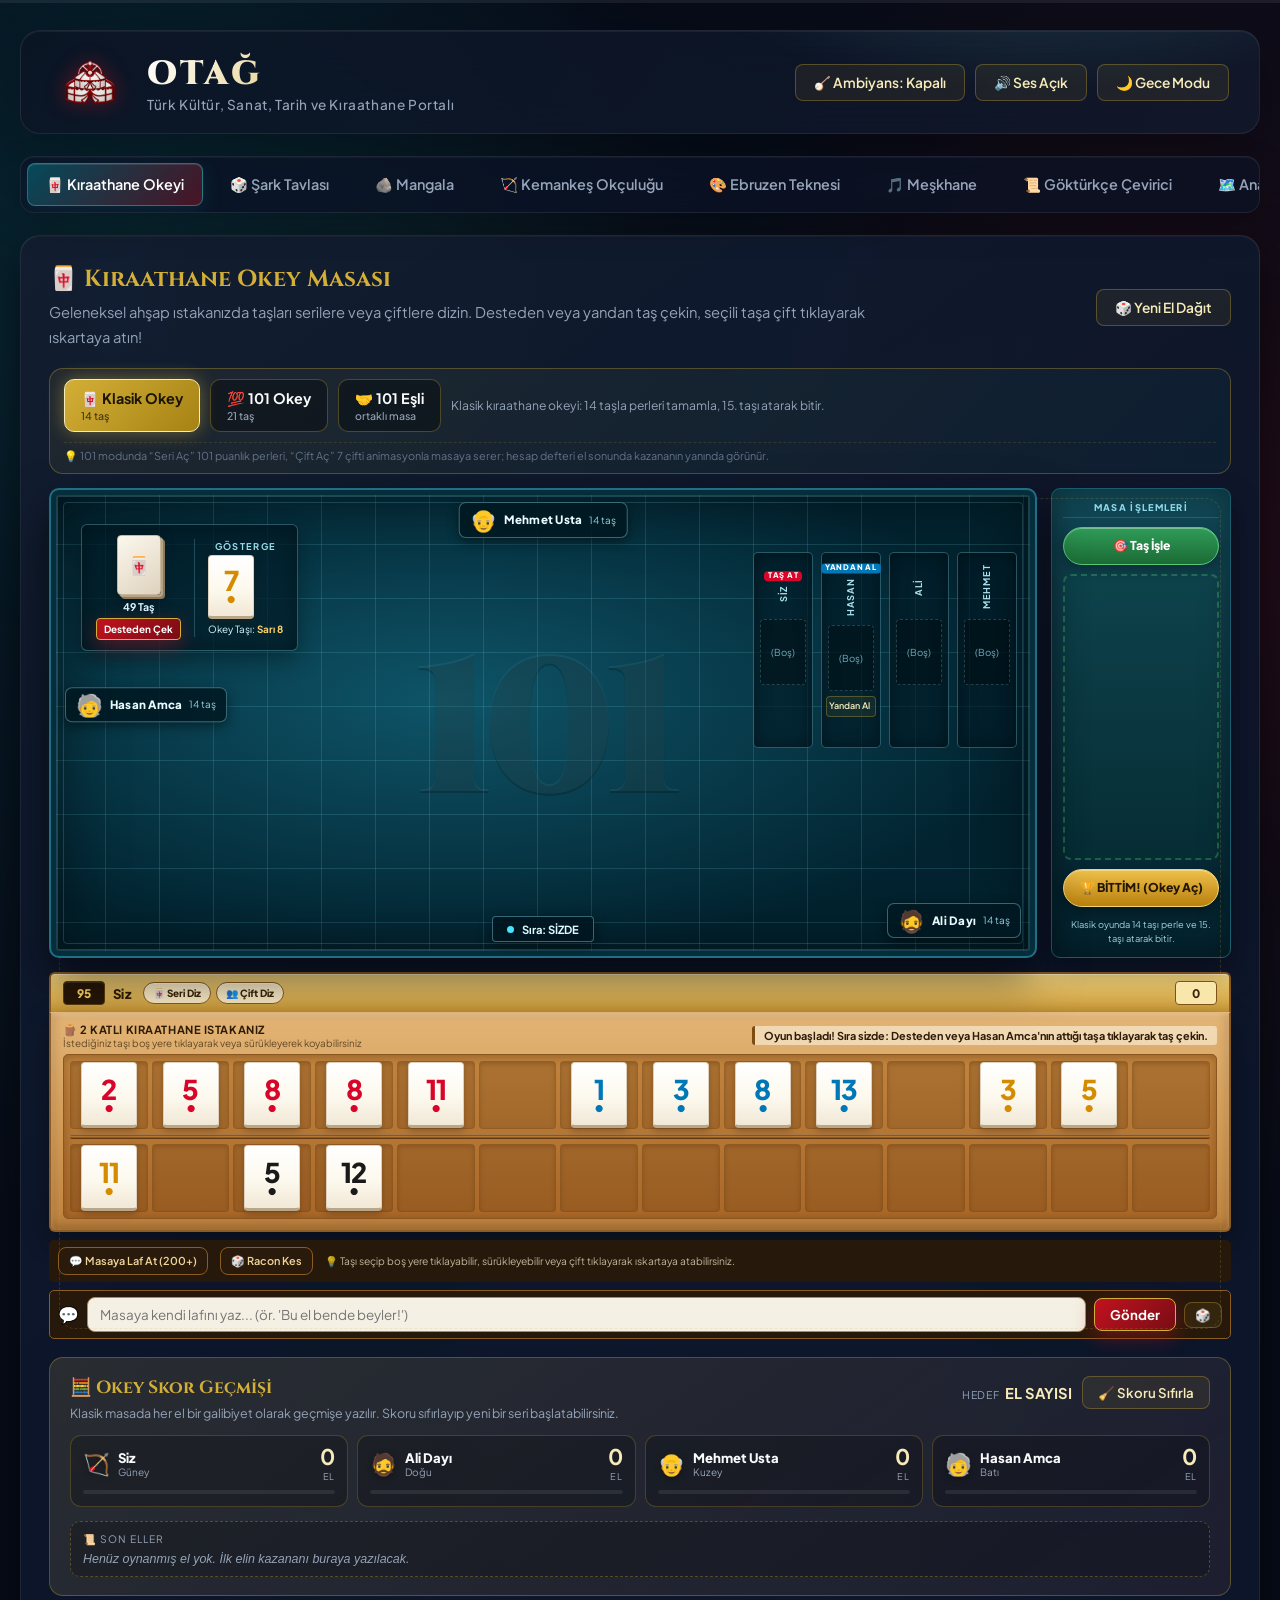
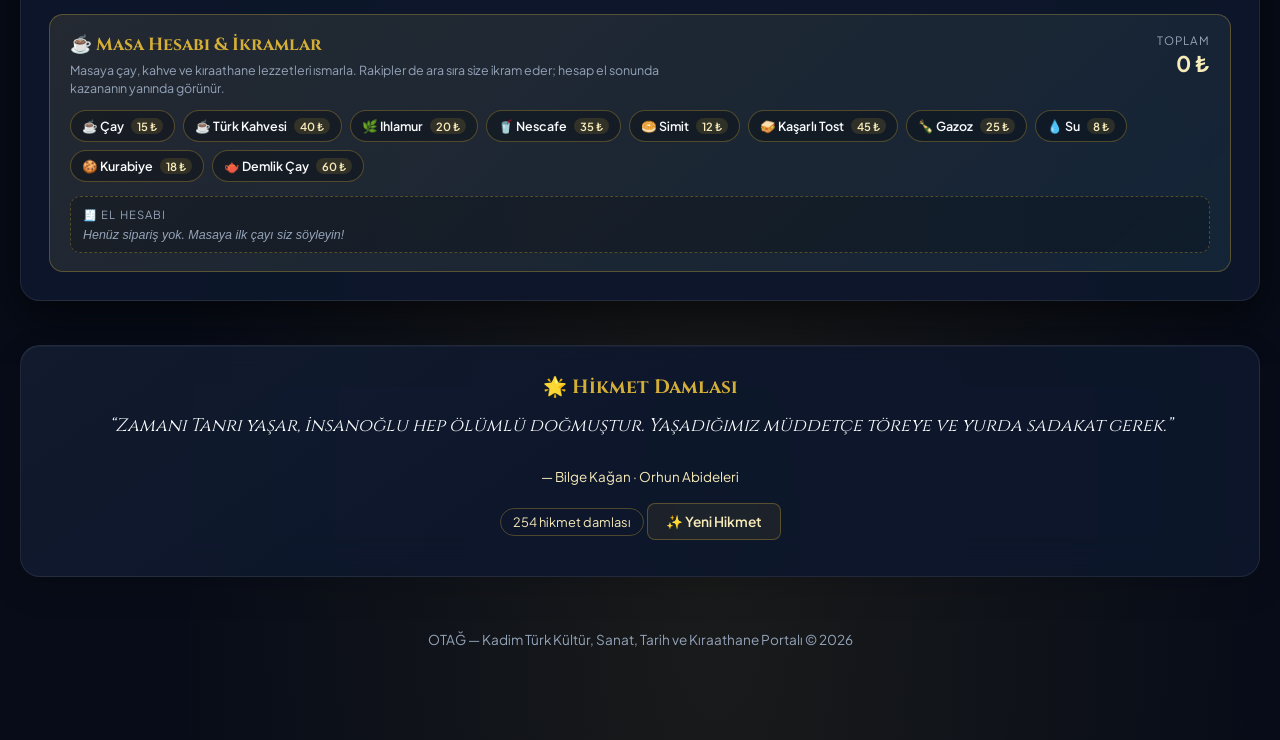
==== commit 824905c5: "Add files via upload" ====
--- a/index.html
+++ b/index.html
@@ -40,6 +40,7 @@
         <nav class="portal-nav" aria-label="Uygulama bölümleri">
             <button class="nav-btn active" data-tab="tab-okey">🀄 Kıraathane Okeyi</button>
             <button class="nav-btn" data-tab="tab-tavla">🎲 Şark Tavlası</button>
+            <button class="nav-btn" data-tab="tab-mangala">🪨 Mangala</button>
             <button class="nav-btn" data-tab="tab-kemankes">🏹 Kemankeş Okçuluğu</button>
             <button class="nav-btn" data-tab="tab-ebru">🎨 Ebruzen Teknesi</button>
             <button class="nav-btn" data-tab="tab-mesk">🎵 Meşkhane</button>
@@ -59,18 +60,32 @@
                     </div>
                     <div class="card-actions">
                         <button id="btnNewOkeyGame" class="btn-ottoman">🎲 Yeni El Dağıt</button>
-                        <button id="btnSortRuns" class="btn-ottoman">🔄 Seriye Diz</button>
-                        <button id="btnSortPairs" class="btn-ottoman">👥 Çiftlere Diz</button>
-                    </div>
-                </div>
-
-                <!-- Yeşil Çuha Okey Masası -->
-                <div class="okey-table">
+                    </div>
+                </div>
+
+                <!-- Okey Mod Seçimi -->
+                <div class="okey-mode-bar" role="group" aria-label="Okey oyun türü">
+                    <button class="okey-mode-btn active" data-okey-mode="klasik">🀄 Klasik Okey <small>14 taş</small></button>
+                    <button class="okey-mode-btn" data-okey-mode="101">💯 101 Okey <small>21 taş</small></button>
+                    <button class="okey-mode-btn" data-okey-mode="101-esli">🤝 101 Eşli <small>ortaklı masa</small></button>
+                    <span class="okey-mode-note" id="okeyModeNote">Klasik kıraathane okeyi: 14 taşla perleri tamamla, 15. taşı atarak bitir.</span>
+                    <span class="okey-mode-hint">💡 101 modunda “Seri Aç” 101 puanlık perleri, “Çift Aç” 7 çifti animasyonla masaya serer; hesap defteri el sonunda kazananın yanında görünür.</span>
+                </div>
+
+                <!-- Dijital 101 Okey Masası -->
+                <div class="okey-table okey-table-v2">
+                    <div class="okey-table-main">
+                        <div class="okey-tabletop">
+                    <div id="okeyOpenBoard" class="okey-open-board" hidden>
+                        <div class="okey-open-board-head">AÇIK PERLER</div>
+                        <div id="okeyOpenedMelds" class="okey-opened-melds"></div>
+                    </div>
+
                     <!-- Üst Bölüm: Mehmet Usta ve Üst Iskartalar -->
                     <div class="okey-top-row">
                         <!-- Sol Üst: Mehmet Usta'nın Iskartası -->
                         <div class="okey-discard-zone" id="zoneDiscardMehmet">
-                            <div class="discard-zone-label">Mehmet Usta Iskartası</div>
+                            <div class="discard-zone-label">MEHMET</div>
                             <div class="discard-slot" id="discardMehmet"></div>
                         </div>
 
@@ -86,7 +101,7 @@
 
                         <!-- Sağ Üst: Ali Dayı'nın Iskartası -->
                         <div class="okey-discard-zone" id="zoneDiscardAli">
-                            <div class="discard-zone-label">Ali Dayı Iskartası</div>
+                            <div class="discard-zone-label">ALİ</div>
                             <div class="discard-slot" id="discardAli"></div>
                         </div>
                     </div>
@@ -136,12 +151,14 @@
                         <!-- Hasan Amca'nın Iskartası (Sizin Solunuz) -->
                         <div class="okey-discard-zone interactive-draw-zone" id="zoneDiscardHasan" title="Yandan taş almak için tıklayın">
                             <div class="discard-zone-label">
-                                <span>Solunuz (Hasan Amca)</span>
+                                <span>HASAN</span>
                                 <span class="zone-badge badge-take">Yandan Al</span>
                             </div>
                             <div class="discard-slot" id="discardHasan"></div>
                             <button id="btnDrawSide" class="btn-ottoman btn-xs">Yandan Al</button>
                         </div>
+
+                        <div id="okeyLastDiscard" class="okey-last-discard" hidden></div>
 
                         <div class="turn-status-badge" id="okeyTurnBadge">
                             <span class="turn-dot pulse"></span>
@@ -151,15 +168,45 @@
                         <!-- Sizin Iskartanız (Sizin Sağınız) -->
                         <div class="okey-discard-zone interactive-throw-zone" id="zoneDiscardPlayer" title="Taş atmak için taşa çift tıklayın veya seçip buraya tıklayın">
                             <div class="discard-zone-label">
-                                <span>Sağınız (Sizin Iskartanız)</span>
+                                <span>SİZ</span>
                                 <span class="zone-badge badge-throw">Taş At</span>
                             </div>
                             <div class="discard-slot" id="discardPlayer"></div>
                         </div>
                     </div>
+                        </div> <!-- /okey-tabletop -->
+
+                        <aside class="okey-action-rail" aria-label="Okey işlemleri">
+                            <div class="okey-rail-head">MASA İŞLEMLERİ</div>
+                            <button id="btnOpen101" class="okey-rail-btn okey-rail-open" hidden>🀄 Seri Aç</button>
+                            <button id="btnOpenPairs101" class="okey-rail-btn okey-rail-open" hidden>👥 Çift Aç</button>
+                            <button id="btnDiscardTile" class="okey-rail-btn okey-rail-discard">🎯 Taş İşle</button>
+                            <div class="okey-rail-empty" aria-hidden="true"></div>
+                            <button id="btnFinishOkey" class="okey-rail-btn okey-rail-finish">🏆 BİTTİM!</button>
+                            <p id="okeyRailNote" class="okey-rail-note">101’de 101 puanlık seri veya 7 çift ile el aç.</p>
+                        </aside>
+                    </div> <!-- /okey-table-main -->
 
                     <!-- 2 KATLI CEVİZ ISTAKA -->
                     <div class="player-area">
+                        <div class="okey-dock-strip">
+                            <span id="okeyDockHandValue" class="okey-dock-badge" title="Eldeki taşların puanı">0</span>
+                            <span class="okey-dock-player">Siz</span>
+                            <div class="okey-dock-sort">
+                                <button id="btnSortRuns" class="okey-dock-sort-btn">🀄 Seri Diz</button>
+                                <button id="btnSortPairs" class="okey-dock-sort-btn">👥 Çift Diz</button>
+                            </div>
+                            <div id="okeySelectedPreview" class="okey-selected-preview" hidden>
+                                <span class="selected-preview-label">SEÇİLİ</span>
+                                <span id="okeySelectedTile" class="selected-preview-tile"></span>
+                                <span id="okeySelectedText" class="selected-preview-text"></span>
+                                <button id="btnClearSelected" class="selected-preview-clear" title="Seçimi temizle" aria-label="Seçimi temizle">✕</button>
+                            </div>
+                            <div class="okey-dock-right">
+                                <span class="okey-dock-target" title="1010 hedefe kalan puan">Kalan <strong id="okeyDockTarget">1010</strong></span>
+                                <span id="okeyDockScore" class="okey-dock-badge gold" title="Turnuva puanınız">0</span>
+                            </div>
+                        </div>
                         <div class="player-istaka-container">
                             <div class="istaka-header">
                                 <div class="istaka-title-row">
@@ -185,12 +232,68 @@
 
                         <div class="okey-controls-row">
                             <div class="okey-controls-left">
-                                <button id="btnDiscardTile" class="btn-action-turk">🎯 Seçili Taşı At</button>
                                 <button id="btnPlayerChat" class="btn-ottoman">💬 Masaya Laf At (200+)</button>
                                 <button id="btnRandomShout" class="btn-ottoman" title="Rastgele Racon veya Mani Fırlat">🎲 Racon Kes</button>
                                 <span class="tip-text">💡 Taşı seçip boş yere tıklayabilir, sürükleyebilir veya çift tıklayarak ıskartaya atabilirsiniz.</span>
                             </div>
-                            <button id="btnFinishOkey" class="btn-gold">🏆 BİTTİM! (Okey Aç)</button>
+                        </div>
+
+                        <!-- Kendi Lafını Yaz -->
+                        <div class="okey-chat-composer">
+                            <span class="chat-composer-icon">💬</span>
+                            <input id="okeyCustomChatInput" type="text" maxlength="90" placeholder="Masaya kendi lafını yaz... (ör. 'Bu el bende beyler!') " aria-label="Masaya yazacağın laf">
+                            <button id="btnOkeyCustomChat" class="btn-action-turk btn-sm">Gönder</button>
+                            <button id="btnOkeyCustomRandom" class="btn-ottoman btn-xs" title="Rastgele bir laf yaz">🎲</button>
+                        </div>
+                    </div>
+                </div>
+
+                <!-- Okey Skor Geçmişi & Turnuva Tablosu -->
+                <div class="okey-scoreboard" id="okeyScoreboard">
+                    <div class="scoreboard-head">
+                        <div>
+                            <h3 class="scoreboard-title">🧮 Okey Skor Geçmişi</h3>
+                            <p class="scoreboard-desc" id="okeyScoreNote">Oynanan eller, kazananlar ve 101 turnuva puanları burada birikir.</p>
+                        </div>
+                        <div class="scoreboard-actions">
+                            <span class="match-target">Hedef <strong id="okeyMatchTarget">1010</strong></span>
+                            <button id="btnResetOkeyScore" class="btn-ottoman btn-sm">🧹 Skoru Sıfırla</button>
+                        </div>
+                    </div>
+                    <div id="okeyScoreCards" class="okey-score-cards"></div>
+                    <div class="score-history-wrap">
+                        <div class="score-history-title">📜 Son Eller</div>
+                        <div id="okeyScoreHistory" class="score-history">
+                            <span class="service-empty">Henüz oynanmış el yok. İlk elin kazananı buraya yazılacak.</span>
+                        </div>
+                    </div>
+                </div>
+
+                <!-- Kıraathane Sipariş & Hesap Paneli -->
+                <div class="okey-services" id="okeyServicesPanel">
+                    <div class="service-head">
+                        <div>
+                            <h3 class="service-title">☕ Masa Hesabı & İkramlar</h3>
+                            <p class="service-desc">Masaya çay, kahve ve kıraathane lezzetleri ısmarla. Rakipler de ara sıra size ikram eder; hesap el sonunda kazananın yanında görünür.</p>
+                        </div>
+                        <div class="service-total">Toplam <strong id="okeyTabTotal">0 ₺</strong></div>
+                    </div>
+                    <div class="service-menu" id="okeyMenu" role="group" aria-label="Masa sipariş menüsü">
+                        <button class="menu-item" data-order="Çay" data-price="15">☕ Çay <span>15 ₺</span></button>
+                        <button class="menu-item" data-order="Türk Kahvesi" data-price="40">☕ Türk Kahvesi <span>40 ₺</span></button>
+                        <button class="menu-item" data-order="Ihlamur" data-price="20">🌿 Ihlamur <span>20 ₺</span></button>
+                        <button class="menu-item" data-order="Nescafe" data-price="35">🥤 Nescafe <span>35 ₺</span></button>
+                        <button class="menu-item" data-order="Simit" data-price="12">🥯 Simit <span>12 ₺</span></button>
+                        <button class="menu-item" data-order="Kaşarlı Tost" data-price="45">🥪 Kaşarlı Tost <span>45 ₺</span></button>
+                        <button class="menu-item" data-order="Gazoz" data-price="25">🍾 Gazoz <span>25 ₺</span></button>
+                        <button class="menu-item" data-order="Su" data-price="8">💧 Su <span>8 ₺</span></button>
+                        <button class="menu-item" data-order="Kurabiye" data-price="18">🍪 Kurabiye <span>18 ₺</span></button>
+                        <button class="menu-item" data-order="Demlik Çay" data-price="60">🫖 Demlik Çay <span>60 ₺</span></button>
+                    </div>
+                    <div class="service-tab-wrap">
+                        <div class="service-tab-title">🧾 El Hesabı</div>
+                        <div id="okeyTabItems" class="service-tab-items">
+                            <span class="service-empty">Henüz sipariş yok. Masaya ilk çayı siz söyleyin!</span>
                         </div>
                     </div>
                 </div>
@@ -240,7 +343,34 @@
                     <div id="tavlaStatusMsg" class="tavla-status-banner">
                         🎲 Sıra sizde! "Zar At" butonuna basarak oyuna başlayın.
                     </div>
-                </div>
+
+                    <!-- Tavla: Kendi Lafını Yaz -->
+                    <div class="tavla-chat-box">
+                        <div class="tavla-chat-title">💬 Rakibe Laf At</div>
+                        <div class="tavla-chat-row">
+                            <input id="tavlaChatInput" type="text" maxlength="90" placeholder="Kendi mesajını yaz... (ör. 'Zarın da pulun da benim olsun!') " aria-label="Tavlada söyleyeceğin mesaj">
+                            <button id="btnTavlaChat" class="btn-action-turk btn-sm">Gönder</button>
+                            <button id="btnTavlaChatRandom" class="btn-ottoman btn-sm">🎲 Rastgele</button>
+                        </div>
+                        <div id="tavlaChatBubble" class="tavla-chat-bubble" aria-live="polite"></div>
+                    </div>
+                </div>
+            </div>
+        </section>
+
+        <!-- 2B. MANGALA (KÖÇÜRME) -->
+        <section id="tab-mangala" class="app-section">
+            <div class="seljuk-card">
+                <div class="card-header-row">
+                    <div>
+                        <h2 class="card-title">🪨 Mangala — Kadim Türk Zeka Oyunu</h2>
+                        <p class="card-desc">UNESCO tescilli köçürme/mangala oyununu Bilge Vezir'e karşı oynayın. Kuyulardaki taşları saat yönünün tersine dağıtın, çift yaparak ve tilki kuralıyla hazinenizi büyütün. Kendi bölgenizdeki kuyuları ilk boşaltan, rakipte kalan taşları da kazanır.</p>
+                    </div>
+                    <div class="card-actions">
+                        <button id="btnMangalaRulesTop" class="btn-ottoman">📜 Kurallar</button>
+                    </div>
+                </div>
+                <div id="mangalaContainer" class="mangala-container"></div>
             </div>
         </section>
 
@@ -253,7 +383,10 @@
                     <button class="btn-ottoman kemankes-mode-btn active" data-kemankes-mode="puta">🎯 Puta talimi</button>
                     <button class="btn-ottoman kemankes-mode-btn" data-kemankes-mode="hareketli">🌀 Hareketli hedef</button>
                     <button class="btn-ottoman kemankes-mode-btn" data-kemankes-mode="menzil">📏 Menzil atışı</button>
-                </div>
+                    <button class="btn-ottoman kemankes-mode-btn" data-kemankes-mode="kus">🕊️ Uçan kuş avı</button>
+                    <button class="btn-ottoman kemankes-mode-btn" data-kemankes-mode="firtina">🌪️ Fırtına talimi</button>
+                </div>
+                <p id="kemankesModeDesc" class="kemankes-mode-desc">🎯 Puta talimi: Sabit hedefin gözünü vur, komboyu büyüt.</p>
                 <p class="kemankes-hint">Nişan için oyun alanına dokunup/fareyle hareket edin; basılı tutarak kuvveti ayarlayın, bırakınca atış yapılır. Mobilde de çalışır.</p>
                 <div class="game-frame">
                     <canvas id="kemankesCanvas" class="game-canvas" width="700" height="400"></canvas>
@@ -261,6 +394,7 @@
                 <div class="hud-bar">
                     <div>Puan: <strong id="kemankesScore" class="hud-val">0</strong></div>
                     <div>Rüzgar: <strong id="kemankesWind" class="hud-val">Sakin</strong></div>
+                    <div>Yön: <span id="kemankesCompass" class="compass-needle">🧭</span></div>
                     <div>Ok: <span id="kemankesArrows">🏹🏹🏹🏹🏹🏹🏹</span></div>
                     <div>Kuvvet: <strong id="kemankesPower" class="hud-val">%0</strong></div>
                     <div id="kemankesCombo" class="kemankes-combo"></div>
@@ -287,6 +421,10 @@
                     <button class="ebru-color-btn" data-color="#2d6a4f" style="background:#2d6a4f;" title="Zümrüt Yeşil"></button>
                     <button class="ebru-color-btn" data-color="#e76f51" style="background:#e76f51;" title="Safran"></button>
                     <button class="ebru-color-btn" data-color="#6a0572" style="background:#6a0572;" title="Mürdüm Mor"></button>
+                    <button class="ebru-color-btn" data-color="#8d6a9f" style="background:#8d6a9f;" title="Lila"></button>
+                    <button class="ebru-color-btn" data-color="#bc6c25" style="background:#bc6c25;" title="Kiremit"></button>
+                    <button class="ebru-color-btn" data-color="#606c38" style="background:#606c38;" title="Zeytin Yeşili"></button>
+                    <button class="ebru-color-btn" data-color="#f2e8cf" style="background:#f2e8cf; border:1px solid #b9a779;" title="Kitre Beyazı"></button>
                 </div>
                 <div class="ebru-workbench">
                     <div class="ebru-tools" role="group" aria-label="Ebru araçları">
@@ -301,6 +439,8 @@
                         <button id="btnEbruGelgit" class="btn-ottoman">🌊 Gelgit</button>
                         <button id="btnEbruSal" class="btn-ottoman">🧣 Şal deseni</button>
                         <button id="btnEbruBattal" class="btn-ottoman">🎨 Battal zemin</button>
+                        <button class="btn-ottoman" data-ebru-tool="ring">⭕ Halka</button>
+                        <button class="btn-ottoman" data-ebru-tool="daisy">🌼 Papatya</button>
                     </div>
                     <div class="ebru-adjustments">
                         <label for="ebruBrushSize">Fırça boyu <span id="ebruBrushValue">28</span></label>
@@ -313,9 +453,15 @@
                         <button id="btnClearEbru" class="btn-ottoman">💧 Tekneyi temizle</button>
                         <button id="btnPrintEbru" class="btn-action-turk btn-sm">📜 Kâğıda bas & indir</button>
                     </div>
-                </div>
-                <div class="ebru-tray-frame">
+                </div>                    <div class="ebru-tray-frame">
+                    <div class="ebru-tray-ornament top"></div>
                     <canvas id="ebruCanvas" width="680" height="400" style="cursor:crosshair;"></canvas>
+                    <div id="ebruBrushPreview" class="ebru-brush-preview" aria-hidden="true"></div>
+                    <div class="ebru-tray-ornament bottom"></div>
+                </div>
+                <div class="ebru-tip-row">
+                    <span>💡 <strong>Usta notu:</strong> Önce açık renkle zemin at, üstüne koyu damlalar bırak; biz ile çektikçe kitre deseni kendiliğinden akar.</span>
+                    <span id="ebruTip" class="ebru-tip-badge">Araç: Damla · Fırça: 28</span>
                 </div>
             </div>
         </section>
@@ -376,6 +522,87 @@
                             <button id="btnKudumTek" class="btn-ottoman">🥁 TEK</button>
                         </div>
                     </div>
+
+                    <!-- Kemençe & Tambur -->
+                    <div class="instrument-card">
+                        <h3 class="instrument-title">🎻 Kemençe & Tambur</h3>
+                        <p class="instrument-desc">Yayı kemençeye sürün, mızrabı tamburun tellerine vurun:</p>
+                        <div class="mini-key-row kemence-keys">
+                            <button class="mini-instrument-key" data-inst="kemence" data-note="Sol"><span>Sol</span><small>G</small></button>
+                            <button class="mini-instrument-key" data-inst="kemence" data-note="La"><span>La</span><small>A</small></button>
+                            <button class="mini-instrument-key" data-inst="kemence" data-note="Si"><span>Si</span><small>B</small></button>
+                            <button class="mini-instrument-key" data-inst="kemence" data-note="Do"><span>Do</span><small>C</small></button>
+                            <button class="mini-instrument-key" data-inst="kemence" data-note="Re"><span>Re</span><small>D</small></button>
+                        </div>
+                        <div class="saz-strings-box tambur-strings">
+                            <button class="saz-string tambur-string" data-inst="tambur" data-note="Alt">🎵 Alt Tel (Tiz)</button>
+                            <button class="saz-string tambur-string" data-inst="tambur" data-note="Orta">🎵 Orta Tel (Ahenk)</button>
+                            <button class="saz-string tambur-string" data-inst="tambur" data-note="Üst">🎵 Üst Tel (Dem)</button>
+                        </div>
+                        <div class="mini-hint">Kemençe yaylı, tambur mızraplıdır; ikisi de klasik fasılın omurgasıdır.</div>
+                    </div>
+
+                    <!-- Ud & Kaval -->
+                    <div class="instrument-card">
+                        <h3 class="instrument-title">🪕 Ud & Kaval</h3>
+                        <p class="instrument-desc">Udun perdelerine dokunun, kavalın deliklerinden nefes geçirin:</p>
+                        <div class="saz-strings-box ud-strings">
+                            <button class="saz-string ud-string" data-inst="ud" data-note="Re">🎵 Ud Re</button>
+                            <button class="saz-string ud-string" data-inst="ud" data-note="Mi">🎵 Ud Mi</button>
+                            <button class="saz-string ud-string" data-inst="ud" data-note="Sol">🎵 Ud Sol</button>
+                            <button class="saz-string ud-string" data-inst="ud" data-note="La">🎵 Ud La</button>
+                        </div>
+                        <div class="ney-holes kaval-holes">
+                            <button class="ney-key kaval-hole" data-inst="kaval" data-note="Re"><span>Re</span><small>1</small></button>
+                            <button class="ney-key kaval-hole" data-inst="kaval" data-note="Mi"><span>Mi</span><small>2</small></button>
+                            <button class="ney-key kaval-hole" data-inst="kaval" data-note="Fa"><span>Fa</span><small>3</small></button>
+                            <button class="ney-key kaval-hole" data-inst="kaval" data-note="Sol"><span>Sol</span><small>4</small></button>
+                            <button class="ney-key kaval-hole" data-inst="kaval" data-note="La"><span>La</span><small>5</small></button>
+                            <button class="ney-key kaval-hole" data-inst="kaval" data-note="Si♭"><span>Si♭</span><small>6</small></button>
+                        </div>
+                        <div class="mini-hint">Kaval, Anadolu'nun çoban çalgısıdır; nefes verirken parmaklarınızı kaldırın.</div>
+                    </div>
+
+                    <!-- Zurna, Davul & Def -->
+                    <div class="instrument-card">
+                        <h3 class="instrument-title">📯 Zurna, Davul & Def</h3>
+                        <p class="instrument-desc">Düğün alayının ritmini kurun; zurnaya nefes, davula tokmak, defe zil vurun:</p>
+                        <div class="ney-holes zurna-keys">
+                            <button class="ney-key zurna-key" data-inst="zurna" data-note="La"><span>La</span><small>A</small></button>
+                            <button class="ney-key zurna-key" data-inst="zurna" data-note="Si"><span>Si</span><small>B</small></button>
+                            <button class="ney-key zurna-key" data-inst="zurna" data-note="Do#"><span>Do#</span><small>C#</small></button>
+                            <button class="ney-key zurna-key" data-inst="zurna" data-note="Re"><span>Re</span><small>D</small></button>
+                            <button class="ney-key zurna-key" data-inst="zurna" data-note="Mi"><span>Mi</span><small>E</small></button>
+                        </div>
+                        <div class="kudum-row davul-row">
+                            <button id="btnDavulDum" class="btn-ottoman">🥁 DAVUL DÜM</button>
+                            <button id="btnDavulTek" class="btn-ottoman">🥁 DAVUL TEK</button>
+                            <button id="btnDefZil" class="btn-ottoman">🪘 DEF ZİLİ</button>
+                        </div>
+                        <div class="mini-hint">Davul ve zurna Rumeli'nin, def ise fasıl ve Mevlevi musikisinin vazgeçilmezidir.</div>
+                    </div>
+
+                    <!-- Hazır Repertuvar -->
+                    <div class="instrument-card instrument-card-wide repertoire-card">
+                        <div class="repertoire-head">
+                            <div>
+                                <h3 class="instrument-title">🎼 Meşkhane Repertuvarı — Hazır Taksim & Türküler</h3>
+                                <p class="instrument-desc">Tek düğmeyle geleneksel makamlardan kısa icralar dinleyin. Her eser, seçtiğiniz çalgıların tınısıyla canlı sentezlenir.</p>
+                            </div>
+                            <button id="btnStopRepertoire" class="btn-ottoman btn-sm">⏹️ Durdur</button>
+                        </div>
+                        <div class="repertoire-grid" id="repertoireGrid">
+                            <button class="repertoire-btn" data-piece="segah"><strong>Segah Taksim</strong><span>Ney & kanun · ağır</span></button>
+                            <button class="repertoire-btn" data-piece="hicaz"><strong>Hicaz Saz Semaisi</strong><span>Tambur & kemençe</span></button>
+                            <button class="repertoire-btn" data-piece="nihavend"><strong>Nihavend Longa</strong><span>Kanun & ud · neşeli</span></button>
+                            <button class="repertoire-btn" data-piece="rumeli"><strong>Rumeli Horonu</strong><span>Zurna & davul · oynak</span></button>
+                            <button class="repertoire-btn" data-piece="anadolu"><strong>Anadolu Oyun Havası</strong><span>Kaval & bağlama</span></button>
+                            <button class="repertoire-btn" data-piece="mevlevi"><strong>Mevlevi Peşrevi</strong><span>Ney & kudüm · huşu</span></button>
+                            <button class="repertoire-btn" data-piece="cankkale"><strong>Çanakkale Türküsü</strong><span>Kemençe & ud · hüzünlü</span></button>
+                            <button class="repertoire-btn" data-piece="uzunince"><strong>Uzun İnce Bir Yoldayım</strong><span>Bağlama & kaval · âşık</span></button>
+                        </div>
+                        <div id="repertoireNow" class="repertoire-now">Bir eser seçin; meşkhane kürsüsü sizin.</div>
+                    </div>
                 </div>
             </div>
         </section>
@@ -434,6 +661,12 @@
                 <div class="region-content-box">
                     <h3 id="regionTitle" class="region-title">Marmara Bölgesi — Tarihin ve Medeniyetlerin Başkenti</h3>
                     <p id="regionDesc" class="region-desc">Üç imparatorluğa başkentlik yapmış payitaht İstanbul, Osmanlı'nın ilk başkentleri Bursa ve Edirne ile kadim bir tarih beşiği.</p>
+                    <div id="regionStats" class="region-stats">
+                        <span class="region-stat-chip"><strong>Yüzölçümü</strong> 67.000 km²</span>
+                        <span class="region-stat-chip"><strong>Nüfus</strong> ~24 milyon</span>
+                        <span class="region-stat-chip"><strong>İl</strong> 11</span>
+                        <span class="region-stat-chip"><strong>İklim</strong> Geçiş iklimi</span>
+                    </div>
                     <div class="region-grid">
                         <div class="region-item-box">
                             <h4 class="region-item-title sites">🕌 Tarihi Miras:</h4>
@@ -446,6 +679,22 @@
                         <div class="region-item-box region-item-full">
                             <h4 class="region-item-title culture">🎭 Halk Kültürü & Gelenekler:</h4>
                             <p id="regionCulture" class="region-item-text">Kırkpınar Yağlı Güreşleri, İznik Çinisi, Karagöz & Hacivat Gölge Oyunu, Boğaz Kültürü</p>
+                        </div>
+                        <div class="region-item-box">
+                            <h4 class="region-item-title routes">🧭 Gezilecek Rotalar:</h4>
+                            <p id="regionRoutes" class="region-item-text">İstanbul Tarihi Yarımada → Bursa Cumalıkızık → Edirne Selimiye → Gelibolu Yarımadası</p>
+                        </div>
+                        <div class="region-item-box">
+                            <h4 class="region-item-title crafts">🪡 El Sanatları:</h4>
+                            <p id="regionCrafts" class="region-item-text">İznik Çinisi, Hereke Halısı, Edirnekâri, Sedefkârlık</p>
+                        </div>
+                        <div class="region-item-box">
+                            <h4 class="region-item-title music">🎵 Müzik & Oyun:</h4>
+                            <p id="regionMusic" class="region-item-text">Karagöz & Hacivat, Kanto, Roman Havası, Boğaz Faslı</p>
+                        </div>
+                        <div class="region-item-box">
+                            <h4 class="region-item-title festivals">🎉 Festivaller & Şenlikler:</h4>
+                            <p id="regionFestivals" class="region-item-text">Kırkpınar Yağlı Güreşleri (Haziran), İstanbul Caz Festivali, Bursa Festivali</p>
                         </div>
                     </div>
                 </div>
@@ -621,7 +870,51 @@
             <h2 class="modal-title" id="okeyModalTitle">TEBRİKLER! OKEYLE BİTTİNİZ!</h2>
             <p class="modal-desc" id="okeyModalDesc">Masanın şampiyonu oldunuz! Ali Dayı, Mehmet Usta ve Hasan Amca çayları ısmarlıyor! ☕🎉</p>
             <div id="okeyModalWinningHand" class="okey-modal-hand"></div>
+            <div id="okeyModalBill" class="okey-modal-bill"></div>
             <button id="btnCloseOkeyWin" class="btn-action-turk">Yeni Ele Başla</button>
+        </div>
+    </div>
+
+    <!-- 101 Okey Eli Açma Animasyonu -->
+    <div id="okeyOpenModal" class="okey-modal">
+        <div class="okey-modal-card okey-open-card">
+            <div class="modal-trophy okey-open-trophy">🀄</div>
+            <h2 class="modal-title" id="okeyOpenTitle">ELİNİZİ AÇTINIZ!</h2>
+            <p class="modal-desc" id="okeyOpenDesc">Masaya perlerinizi gösterdiniz. Şimdi sıra bitiş taşında!</p>
+            <div id="okeyOpenMelds" class="okey-modal-hand okey-open-melds"></div>
+            <button id="btnCloseOkeyOpen" class="btn-action-turk">Devam Et</button>
+        </div>
+    </div>
+
+    <!-- Mangala Sonuç Modalı -->
+    <div id="mangalaResultModal" class="okey-modal">
+        <div class="okey-modal-card mangala-result-card">
+            <div class="modal-trophy" id="mangalaResultTrophy">🏆</div>
+            <h2 class="modal-title" id="mangalaResultTitle">MANGALA BİTTİ!</h2>
+            <p class="modal-desc" id="mangalaResultDesc">Hazine taşları sayılıyor...</p>
+            <div id="mangalaResultScore" class="mangala-result-score"></div>
+            <div class="mangala-result-actions">
+                <button id="btnMangalaPlayAgain" class="btn-action-turk">🔄 Yeni Mangala</button>
+                <button id="btnMangalaCloseResult" class="btn-ottoman">Masaya Dön</button>
+            </div>
+        </div>
+    </div>
+
+    <!-- Mangala Kuralları Modalı -->
+    <div id="mangalaRulesModal" class="okey-modal">
+        <div class="okey-modal-card mangala-rules-card">
+            <button class="ruler-modal-close" id="btnCloseMangalaRules">✕</button>
+            <div class="modal-trophy">🪨</div>
+            <h2 class="modal-title">Mangala (Köçürme) Kuralları</h2>
+            <div class="mangala-rules-text">
+                <p><strong>1. Dağıtım:</strong> Oyuncu, seçtiği kuyudaki tüm taşları saat yönünün tersine, her kuyuya bir taş bırakarak dağıtır. Rakibin hazinesine taş bırakılmaz.</p>
+                <p><strong>2. Tek taş:</strong> Kuyuda tek taş varsa yalnızca bir sonraki kuyuya bırakılır; o kuyu kendi hazineniz ise tekrar oynarsınız.</p>
+                <p><strong>3. Çift yapma:</strong> Son taş rakibin bölgesindeki bir kuyuya düşer ve oradaki taş sayısını çift yaparsa, o kuyudaki taşlar hazinenize alınır.</p>
+                <p><strong>4. Tilki kuralı (göz alma):</strong> Son taş kendi boş kuyunuza düşerse, tam karşısındaki rakip kuyudaki taşlarla birlikte hazinenize alınır.</p>
+                <p><strong>5. Bitiş:</strong> Kendi altı kuyusunu ilk boşaltan oyuncu, rakibin kuyularında kalan tüm taşları da hazinesine katar. En çok taş toplayan oyunu kazanır.</p>
+                <p class="mangala-rules-note">Mangala 2010'da UNESCO Somut Olmayan Kültürel Miras listesine alınmıştır.</p>
+            </div>
+            <button id="btnCloseMangalaRulesBottom" class="btn-action-turk">Anladım, Masaya Dön</button>
         </div>
     </div>
 
--- a/style.css
+++ b/style.css
@@ -2607,3 +2607,2139 @@
     }
     body::before { animation: none; }
 }
+/* ========================================================
+   OTAĞ v4 — 101 OKEY, MANGALA, MEŞKHANE, TAVLA SOHBETİ,
+   EBRU VE ANADOLU ATLASI EKLENTİLERİ
+   ======================================================== */
+
+/* --- Okey mod çubuğu --- */
+.okey-mode-bar {
+    display: flex;
+    align-items: center;
+    gap: 10px;
+    flex-wrap: wrap;
+    margin: 4px 0 14px;
+    padding: 10px 14px;
+    background: linear-gradient(135deg, rgba(212, 175, 55, 0.08), rgba(2, 128, 144, 0.08));
+    border: 1px solid var(--border-gold);
+    border-radius: 14px;
+}
+.okey-mode-btn {
+    display: inline-flex;
+    flex-direction: column;
+    align-items: flex-start;
+    gap: 1px;
+    padding: 9px 16px;
+    border-radius: 10px;
+    border: 1px solid var(--border-gold);
+    background: rgba(0, 0, 0, 0.35);
+    color: var(--text-main);
+    font-weight: 700;
+    font-size: 0.9rem;
+    cursor: pointer;
+    transition: all var(--transition-fast);
+}
+.okey-mode-btn small {
+    font-size: 0.66rem;
+    font-weight: 500;
+    color: var(--text-muted);
+}
+.okey-mode-btn:hover {
+    transform: translateY(-2px);
+    border-color: var(--gold);
+    box-shadow: 0 6px 18px rgba(212, 175, 55, 0.2);
+}
+.okey-mode-btn.active {
+    background: linear-gradient(135deg, var(--gold), #a58213);
+    color: #1a1405;
+    border-color: var(--gold-light);
+    box-shadow: 0 0 18px var(--gold-glow);
+}
+.okey-mode-btn.active small { color: rgba(26, 20, 5, 0.75); }
+.okey-mode-note {
+    flex: 1;
+    min-width: 220px;
+    font-size: 0.76rem;
+    color: var(--text-muted);
+    line-height: 1.45;
+}
+.okey-mode-hint {
+    flex-basis: 100%;
+    font-size: 0.68rem;
+    color: var(--text-dim);
+    border-top: 1px dashed rgba(212, 175, 55, 0.15);
+    padding-top: 6px;
+}
+.okey-mode-chip {
+    display: inline-block;
+    margin-top: 5px;
+    padding: 2px 9px;
+    border-radius: 999px;
+    background: rgba(212, 175, 55, 0.15);
+    border: 1px solid var(--border-gold);
+    color: var(--gold-light);
+    font-size: 0.68rem;
+    font-weight: 700;
+}
+.okey-mode-chip.is-open {
+    background: rgba(45, 106, 79, 0.5);
+    border-color: #7ad0a3;
+    color: #b8f3d3;
+}
+
+/* --- Okey masası görsel iyileştirmeleri --- */
+.okey-table {
+    background:
+        radial-gradient(ellipse at 50% 42%, rgba(62, 122, 88, 0.95) 0%, rgba(27, 67, 50, 0.98) 58%, #081b12 100%),
+        repeating-linear-gradient(45deg, rgba(255, 255, 255, 0.015) 0 2px, transparent 2px 6px);
+    border-color: #4a2a16;
+    box-shadow:
+        0 25px 60px rgba(0, 0, 0, 0.85),
+        inset 0 0 70px rgba(0, 0, 0, 0.55),
+        inset 0 0 0 1px rgba(212, 175, 55, 0.18),
+        0 0 0 2px rgba(212, 175, 55, 0.25);
+}
+.okey-table::before {
+    content: "";
+    position: absolute;
+    inset: 10px;
+    border: 1px dashed rgba(212, 175, 55, 0.18);
+    border-radius: 16px;
+    pointer-events: none;
+}
+.okey-tile {
+    background: linear-gradient(160deg, #ffffff 0%, #fbf7ec 42%, #e9dfca 100%);
+    box-shadow:
+        0 5px 12px rgba(0, 0, 0, 0.45),
+        inset 0 1px 2px rgba(255, 255, 255, 0.95),
+        inset 0 -3px 5px rgba(150, 130, 95, 0.18);
+}
+.okey-tile-slot.selected .okey-tile {
+    transform: translateY(-8px) scale(1.04);
+    box-shadow: 0 0 0 2px var(--gold), 0 12px 22px rgba(0, 0, 0, 0.55);
+}
+.istaka-double-deck {
+    background-image: repeating-linear-gradient(90deg, rgba(255, 255, 255, 0.025) 0 1px, transparent 1px 18px);
+    border-radius: 8px;
+}
+
+/* --- Serbest laf kutusu --- */
+.okey-chat-composer {
+    display: flex;
+    align-items: center;
+    gap: 8px;
+    margin-top: 10px;
+    padding: 8px 10px;
+    background: rgba(0, 0, 0, 0.32);
+    border: 1px solid var(--border-gold);
+    border-radius: 12px;
+}
+.chat-composer-icon { font-size: 1.05rem; }
+.okey-chat-composer input {
+    flex: 1;
+    min-width: 0;
+    background: rgba(255, 255, 255, 0.92);
+    border: 1px solid #cbbd9e;
+    border-radius: 8px;
+    padding: 8px 12px;
+    color: #201a10;
+    font-size: 0.84rem;
+    outline: none;
+}
+.okey-chat-composer input:focus {
+    border-color: var(--gold);
+    box-shadow: 0 0 0 2px rgba(212, 175, 55, 0.25);
+}
+.okey-open-btn {
+    background: linear-gradient(135deg, #1b4332, #2d6a4f) !important;
+    border-color: #7ad0a3 !important;
+    color: #eafff5 !important;
+}
+.okey-open-btn[hidden] { display: none !important; }
+
+/* --- Sipariş ve hesap paneli --- */
+.okey-services {
+    margin-top: 18px;
+    padding: 18px 20px;
+    background:
+        linear-gradient(140deg, rgba(212, 175, 55, 0.08), rgba(2, 128, 144, 0.06)),
+        var(--bg-subtle);
+    border: 1px solid var(--border-gold);
+    border-radius: var(--radius-md);
+}
+.service-head {
+    display: flex;
+    justify-content: space-between;
+    align-items: flex-start;
+    gap: 18px;
+    flex-wrap: wrap;
+    margin-bottom: 12px;
+}
+.service-title {
+    font-family: var(--font-heading);
+    color: var(--gold);
+    font-size: 1.1rem;
+    margin-bottom: 4px;
+}
+.service-desc {
+    font-size: 0.78rem;
+    color: var(--text-muted);
+    line-height: 1.5;
+    max-width: 640px;
+}
+.service-total {
+    display: flex;
+    flex-direction: column;
+    align-items: flex-end;
+    gap: 2px;
+    font-size: 0.72rem;
+    color: var(--text-muted);
+    text-transform: uppercase;
+    letter-spacing: 0.08em;
+}
+.service-total strong {
+    font-size: 1.35rem;
+    color: var(--gold-light);
+    letter-spacing: 0;
+}
+.service-menu {
+    display: flex;
+    flex-wrap: wrap;
+    gap: 8px;
+    margin-bottom: 14px;
+}
+.menu-item {
+    display: inline-flex;
+    align-items: center;
+    gap: 7px;
+    padding: 7px 11px;
+    border-radius: 999px;
+    border: 1px solid var(--border-gold);
+    background: rgba(0, 0, 0, 0.28);
+    color: var(--text-main);
+    font-size: 0.78rem;
+    font-weight: 600;
+    cursor: pointer;
+    transition: all var(--transition-fast);
+}
+.menu-item span {
+    font-size: 0.7rem;
+    color: var(--gold-light);
+    background: rgba(212, 175, 55, 0.15);
+    padding: 1px 6px;
+    border-radius: 999px;
+}
+.menu-item:hover {
+    transform: translateY(-2px);
+    border-color: var(--gold);
+    background: rgba(212, 175, 55, 0.15);
+    box-shadow: 0 6px 16px rgba(212, 175, 55, 0.18);
+}
+.service-tab-wrap {
+    background: rgba(0, 0, 0, 0.22);
+    border: 1px dashed var(--border-gold);
+    border-radius: 10px;
+    padding: 10px 12px;
+}
+.service-tab-title {
+    font-size: 0.7rem;
+    letter-spacing: 0.1em;
+    text-transform: uppercase;
+    color: var(--text-muted);
+    margin-bottom: 6px;
+}
+.service-tab-items {
+    display: flex;
+    flex-direction: column;
+    gap: 5px;
+    max-height: 140px;
+    overflow: auto;
+}
+.service-tab-line {
+    display: flex;
+    justify-content: space-between;
+    gap: 12px;
+    font-size: 0.8rem;
+    color: var(--text-main);
+    padding: 3px 0;
+    border-bottom: 1px dotted rgba(212, 175, 55, 0.15);
+}
+.service-tab-line:last-child { border-bottom: 0; }
+.service-line-name { display: flex; flex-direction: column; }
+.service-line-name small { color: var(--text-muted); font-size: 0.66rem; }
+.service-line-price { color: var(--gold-light); font-weight: 700; white-space: nowrap; }
+.service-empty { color: var(--text-muted); font-size: 0.78rem; font-style: italic; }
+
+/* --- Kazananın yanındaki hesap --- */
+.okey-modal-bill {
+    display: none;
+    text-align: left;
+    margin: 16px 0 4px;
+    padding: 14px 16px;
+    border-radius: 12px;
+    border: 1px solid var(--border-gold);
+    background:
+        linear-gradient(135deg, rgba(212, 175, 55, 0.1), rgba(193, 18, 31, 0.06)),
+        rgba(0, 0, 0, 0.25);
+}
+.okey-modal-bill.show { display: block; }
+.bill-head {
+    display: flex;
+    align-items: center;
+    gap: 12px;
+    padding-bottom: 9px;
+    border-bottom: 1px dashed var(--border-gold);
+}
+.bill-winner-icon {
+    width: 46px;
+    height: 46px;
+    display: grid;
+    place-items: center;
+    font-size: 1.5rem;
+    border-radius: 50%;
+    background: rgba(212, 175, 55, 0.16);
+    border: 1px solid var(--border-gold-bright);
+}
+.bill-kicker {
+    display: block;
+    font-size: 0.6rem;
+    letter-spacing: 0.14em;
+    color: var(--text-muted);
+}
+.bill-winner-name { font-size: 1.05rem; color: var(--gold-light); }
+.bill-total {
+    margin-left: auto;
+    font-size: 1.45rem;
+    font-weight: 800;
+    color: var(--gold);
+    white-space: nowrap;
+}
+.bill-lines {
+    display: flex;
+    flex-wrap: wrap;
+    gap: 6px 14px;
+    padding: 9px 0;
+}
+.bill-line { font-size: 0.76rem; color: var(--text-main); }
+.bill-line strong { color: var(--gold-light); margin-left: 3px; }
+.bill-pay-note {
+    font-size: 0.76rem;
+    color: var(--text-muted);
+    background: rgba(212, 175, 55, 0.07);
+    border-radius: 8px;
+    padding: 7px 10px;
+}
+.bill-empty { color: var(--text-muted); font-size: 0.78rem; font-style: italic; }
+
+/* --- 101 el açma animasyonu --- */
+.okey-open-card .okey-open-trophy {
+    animation: openTrophy 1.1s cubic-bezier(0.2, 0.9, 0.3, 1.4) both;
+}
+.okey-open-melds {
+    display: flex;
+    flex-wrap: wrap;
+    gap: 14px;
+    justify-content: center;
+    max-height: 300px;
+    overflow: auto;
+    padding: 8px 4px;
+}
+.okey-meld-group.meld-anim {
+    animation: meldReveal 0.55s cubic-bezier(0.2, 0.9, 0.3, 1.2) both;
+    animation-delay: calc(var(--meld-index, 0) * 110ms);
+}
+@keyframes meldReveal {
+    0% { opacity: 0; transform: translateY(26px) rotate(-4deg) scale(0.8); }
+    70% { opacity: 1; transform: translateY(-4px) rotate(1deg) scale(1.03); }
+    100% { opacity: 1; transform: translateY(0) rotate(0) scale(1); }
+}
+@keyframes openTrophy {
+    0% { opacity: 0; transform: scale(0.3) rotate(-25deg); }
+    60% { opacity: 1; transform: scale(1.2) rotate(8deg); }
+    100% { opacity: 1; transform: scale(1) rotate(0); }
+}
+.okey-modal-card { animation: modalPop 0.32s ease both; }
+@keyframes modalPop {
+    from { opacity: 0; transform: translateY(16px) scale(0.97); }
+    to { opacity: 1; transform: translateY(0) scale(1); }
+}
+
+/* --- Kemankeş mod açıklaması --- */
+.compass-needle {
+    display: inline-block;
+    transition: transform 0.45s ease;
+    filter: drop-shadow(0 0 4px rgba(212, 175, 55, 0.5));
+}
+.kemankes-mode-desc {
+    margin: 10px auto 4px;
+    max-width: 720px;
+    padding: 7px 14px;
+    border-radius: 999px;
+    background: rgba(2, 128, 144, 0.12);
+    border: 1px solid rgba(0, 229, 255, 0.22);
+    color: #bfeef5;
+    font-size: 0.8rem;
+}
+body.light-theme .kemankes-mode-desc { color: #0b4e57; }
+
+/* --- Meşkhane yeni çalgılar --- */
+.instrument-card-wide { grid-column: 1 / -1; }
+.mini-key-row {
+    display: flex;
+    flex-wrap: wrap;
+    justify-content: center;
+    gap: 8px;
+    margin-top: 16px;
+}
+.mini-instrument-key {
+    min-width: 54px;
+    padding: 9px 8px;
+    border-radius: 10px;
+    border: 1px solid var(--border-gold);
+    background: linear-gradient(145deg, rgba(92, 59, 30, 0.85), rgba(35, 20, 9, 0.95));
+    color: var(--gold-light);
+    display: flex;
+    flex-direction: column;
+    align-items: center;
+    gap: 2px;
+    cursor: pointer;
+    transition: all 0.15s ease;
+}
+.mini-instrument-key small { color: var(--text-muted); font-size: 0.62rem; }
+.mini-instrument-key:hover, .mini-instrument-key.active {
+    background: linear-gradient(145deg, var(--gold), #a88316);
+    color: #14100a;
+    transform: translateY(-3px);
+    box-shadow: 0 8px 18px var(--gold-glow);
+}
+.mini-instrument-key.active small { color: rgba(20, 16, 10, 0.7); }
+.tambur-strings .saz-string, .ud-strings .saz-string {
+    background: rgba(212, 175, 55, 0.09);
+}
+.mini-hint {
+    margin-top: 12px;
+    font-size: 0.7rem;
+    color: var(--text-muted);
+    font-style: italic;
+}
+.davul-row { flex-wrap: wrap; }
+.repertoire-card {
+    background: linear-gradient(150deg, rgba(2, 128, 144, 0.09), rgba(212, 175, 55, 0.06));
+}
+.repertoire-head {
+    display: flex;
+    justify-content: space-between;
+    align-items: flex-start;
+    gap: 16px;
+    flex-wrap: wrap;
+    text-align: left;
+}
+.repertoire-head .instrument-desc { max-width: 720px; }
+.repertoire-grid {
+    display: grid;
+    grid-template-columns: repeat(auto-fit, minmax(190px, 1fr));
+    gap: 10px;
+    margin-top: 16px;
+}
+.repertoire-btn {
+    text-align: left;
+    padding: 12px 14px;
+    border-radius: 12px;
+    border: 1px solid var(--border-gold);
+    background: rgba(0, 0, 0, 0.28);
+    color: var(--text-main);
+    cursor: pointer;
+    display: flex;
+    flex-direction: column;
+    gap: 3px;
+    transition: all var(--transition-fast);
+}
+.repertoire-btn strong { color: var(--gold-light); font-size: 0.88rem; }
+.repertoire-btn span { color: var(--text-muted); font-size: 0.7rem; }
+.repertoire-btn:hover {
+    transform: translateY(-3px);
+    border-color: var(--gold);
+    box-shadow: 0 10px 22px rgba(0, 0, 0, 0.35);
+}
+.repertoire-btn.playing {
+    border-color: #00e5ff;
+    background: rgba(2, 128, 144, 0.28);
+    box-shadow: 0 0 20px rgba(0, 229, 255, 0.28);
+    animation: repertoirePulse 1.2s ease-in-out infinite alternate;
+}
+@keyframes repertoirePulse {
+    from { box-shadow: 0 0 10px rgba(0, 229, 255, 0.2); }
+    to { box-shadow: 0 0 26px rgba(0, 229, 255, 0.45); }
+}
+.repertoire-now {
+    margin-top: 12px;
+    padding: 8px 12px;
+    border-radius: 8px;
+    background: rgba(0, 0, 0, 0.22);
+    border-left: 3px solid var(--gold);
+    color: var(--text-muted);
+    font-size: 0.78rem;
+    text-align: left;
+}
+
+/* --- Tavla laf atma --- */
+.tavla-chat-box {
+    margin-top: 14px;
+    padding: 14px 16px;
+    border: 1px solid var(--border-gold);
+    border-radius: var(--radius-md);
+    background: linear-gradient(135deg, rgba(212, 175, 55, 0.07), rgba(193, 18, 31, 0.05));
+}
+.tavla-chat-title {
+    font-family: var(--font-heading);
+    color: var(--gold);
+    font-size: 1rem;
+    margin-bottom: 8px;
+}
+.tavla-chat-row {
+    display: flex;
+    gap: 8px;
+    flex-wrap: wrap;
+}
+.tavla-chat-row input {
+    flex: 1;
+    min-width: 210px;
+    padding: 9px 12px;
+    border-radius: 8px;
+    border: 1px solid #cbbd9e;
+    background: rgba(255, 255, 255, 0.94);
+    color: #201a10;
+    font-size: 0.84rem;
+    outline: none;
+}
+.tavla-chat-row input:focus {
+    border-color: var(--gold);
+    box-shadow: 0 0 0 2px rgba(212, 175, 55, 0.25);
+}
+.tavla-chat-bubble {
+    display: none;
+    margin-top: 10px;
+    padding: 10px 14px;
+    border-radius: 12px;
+    font-size: 0.84rem;
+    font-weight: 600;
+    line-height: 1.45;
+    max-width: 720px;
+}
+.tavla-chat-bubble.show { display: block; animation: bubbleIn 0.25s ease both; }
+.tavla-chat-bubble.player {
+    background: linear-gradient(135deg, rgba(2, 128, 144, 0.25), rgba(2, 128, 144, 0.1));
+    border: 1px solid rgba(0, 229, 255, 0.4);
+    color: #d7fbff;
+}
+.tavla-chat-bubble.bot {
+    background: rgba(193, 18, 31, 0.16);
+    border: 1px solid rgba(193, 18, 31, 0.45);
+    color: #ffd9dc;
+}
+body.light-theme .tavla-chat-bubble.player { color: #084e57; }
+body.light-theme .tavla-chat-bubble.bot { color: #6d0b13; }
+@keyframes bubbleIn {
+    from { opacity: 0; transform: translateY(6px) scale(0.98); }
+    to { opacity: 1; transform: translateY(0) scale(1); }
+}
+
+/* --- Ebru iyileştirmeleri --- */
+.ebru-tray-frame {
+    position: relative;
+    overflow: hidden;
+}
+.ebru-tray-ornament {
+    position: absolute;
+    left: 0;
+    right: 0;
+    height: 22px;
+    pointer-events: none;
+    background-image:
+        radial-gradient(circle at 10px 11px, rgba(212, 175, 55, 0.55) 2px, transparent 2.5px),
+        radial-gradient(circle at 26px 11px, rgba(2, 128, 144, 0.4) 1.6px, transparent 2px);
+    background-size: 32px 22px;
+    opacity: 0.7;
+    z-index: 2;
+}
+.ebru-tray-ornament.top { top: 0; }
+.ebru-tray-ornament.bottom { bottom: 0; transform: scaleY(-1); }
+.ebru-brush-preview {
+    position: absolute;
+    border-radius: 50%;
+    border: 2px solid rgba(212, 175, 55, 0.9);
+    background: rgba(212, 175, 55, 0.12);
+    box-shadow: 0 0 0 1px rgba(0, 0, 0, 0.35), inset 0 0 12px rgba(255, 255, 255, 0.3);
+    pointer-events: none;
+    opacity: 0;
+    transition: opacity 0.15s ease;
+    z-index: 3;
+}
+.ebru-brush-preview.show { opacity: 1; }
+.ebru-brush-preview[data-tool="biz"] { border-style: dashed; border-radius: 4px; }
+.ebru-brush-preview[data-tool="tulip"]::after,
+.ebru-brush-preview[data-tool="rose"]::after,
+.ebru-brush-preview[data-tool="carnation"]::after,
+.ebru-brush-preview[data-tool="daisy"]::after,
+.ebru-brush-preview[data-tool="ring"]::after {
+    position: absolute;
+    inset: 0;
+    display: grid;
+    place-items: center;
+    font-size: 14px;
+}
+.ebru-brush-preview[data-tool="tulip"]::after { content: "🌷"; }
+.ebru-brush-preview[data-tool="rose"]::after { content: "🌹"; }
+.ebru-brush-preview[data-tool="carnation"]::after { content: "🌺"; }
+.ebru-brush-preview[data-tool="daisy"]::after { content: "🌼"; }
+.ebru-brush-preview[data-tool="ring"]::after { content: "⭕"; }
+.ebru-tip-row {
+    display: flex;
+    justify-content: space-between;
+    gap: 14px;
+    flex-wrap: wrap;
+    margin-top: 10px;
+    font-size: 0.75rem;
+    color: var(--text-muted);
+    text-align: left;
+}
+.ebru-tip-badge {
+    padding: 4px 10px;
+    border-radius: 999px;
+    border: 1px solid var(--border-gold);
+    color: var(--gold-light);
+    white-space: nowrap;
+}
+
+/* --- Atlas genişletmeleri --- */
+.region-stats {
+    display: flex;
+    flex-wrap: wrap;
+    gap: 8px;
+    margin: 12px 0 16px;
+}
+.region-stat-chip {
+    display: inline-flex;
+    flex-direction: column;
+    gap: 1px;
+    padding: 7px 14px;
+    border-radius: 9px;
+    border: 1px solid var(--border-gold);
+    background: rgba(212, 175, 55, 0.07);
+    font-size: 0.8rem;
+    color: var(--text-main);
+}
+.region-stat-chip strong {
+    font-size: 0.6rem;
+    text-transform: uppercase;
+    letter-spacing: 0.08em;
+    color: var(--text-muted);
+}
+.region-item-title.routes { color: #7dd3fc; margin-bottom: 6px; }
+.region-item-title.crafts { color: #f4a261; margin-bottom: 6px; }
+.region-item-title.music { color: #c4b5fd; margin-bottom: 6px; }
+.region-item-title.festivals { color: #fda4af; margin-bottom: 6px; }
+
+/* --- Mangala --- */
+.mangala-container { max-width: 940px; margin: 0 auto; }
+.mangala-board-frame {
+    display: flex;
+    flex-direction: column;
+    gap: 12px;
+    padding: 14px;
+    border-radius: 18px;
+    background: linear-gradient(160deg, rgba(2, 128, 144, 0.08), rgba(212, 175, 55, 0.06));
+    border: 1px solid var(--border-gold);
+}
+.mangala-player-bar {
+    display: flex;
+    justify-content: space-between;
+    align-items: center;
+    gap: 12px;
+    padding: 9px 14px;
+    border-radius: 10px;
+    background: rgba(0, 0, 0, 0.28);
+    border: 1px solid var(--border-gold);
+}
+.mangala-avatar { font-weight: 700; color: var(--gold-light); font-size: 0.9rem; }
+.mangala-turn-indicator {
+    font-size: 0.72rem;
+    padding: 4px 10px;
+    border-radius: 999px;
+    background: rgba(255, 255, 255, 0.06);
+    color: var(--text-muted);
+    border: 1px solid transparent;
+}
+.mangala-turn-indicator.active {
+    background: rgba(0, 229, 255, 0.14);
+    border-color: rgba(0, 229, 255, 0.5);
+    color: #baf7ff;
+    box-shadow: 0 0 14px rgba(0, 229, 255, 0.25);
+}
+.mangala-wood-board {
+    display: flex;
+    gap: 12px;
+    padding: 16px;
+    border-radius: 16px;
+    background:
+        repeating-linear-gradient(90deg, rgba(255, 255, 255, 0.03) 0 2px, transparent 2px 12px),
+        linear-gradient(160deg, #5c3216, #3d200d 65%, #261104);
+    border: 4px solid #8e4d20;
+    box-shadow: inset 0 0 40px rgba(0, 0, 0, 0.55), 0 18px 40px rgba(0, 0, 0, 0.5);
+    align-items: stretch;
+}
+.mangala-wells-center {
+    flex: 1;
+    display: flex;
+    flex-direction: column;
+    gap: 14px;
+    min-width: 0;
+}
+.mangala-row {
+    display: grid;
+    grid-template-columns: repeat(6, minmax(0, 1fr));
+    gap: 9px;
+}
+.mangala-well {
+    position: relative;
+    min-height: 86px;
+    border-radius: 46% 46% 38% 38%;
+    background: radial-gradient(ellipse at 50% 35%, #2b170a, #150a03 75%);
+    border: 2px solid rgba(212, 175, 55, 0.35);
+    box-shadow: inset 0 8px 18px rgba(0, 0, 0, 0.8);
+    display: flex;
+    align-items: center;
+    justify-content: center;
+    padding: 16px 6px 8px;
+    transition: all 0.18s ease;
+}
+.mangala-well.player-well { cursor: pointer; }
+.mangala-well.player-well:hover {
+    border-color: var(--gold);
+    box-shadow: inset 0 8px 18px rgba(0, 0, 0, 0.8), 0 0 18px rgba(212, 175, 55, 0.35);
+    transform: translateY(-2px);
+}
+.mangala-well.empty { opacity: 0.6; }
+.well-num {
+    position: absolute;
+    top: 4px;
+    left: 8px;
+    font-size: 0.6rem;
+    color: rgba(212, 175, 55, 0.55);
+}
+.well-stone-count {
+    position: absolute;
+    bottom: 4px;
+    right: 8px;
+    font-size: 0.72rem;
+    font-weight: 800;
+    color: var(--gold-light);
+}
+.well-stones, .treasury-stones {
+    display: flex;
+    flex-wrap: wrap;
+    gap: 3px;
+    justify-content: center;
+    align-items: center;
+    max-width: 92px;
+}
+.mangala-marble {
+    width: 9px;
+    height: 9px;
+    border-radius: 50%;
+    background: radial-gradient(circle at 32% 28%, #fff7e0, #d4af37 45%, #8f6b12 100%);
+    box-shadow: 0 1px 3px rgba(0, 0, 0, 0.6);
+    display: inline-block;
+}
+.mangala-treasury {
+    width: 92px;
+    flex: 0 0 92px;
+    border-radius: 16px;
+    background: linear-gradient(160deg, rgba(212, 175, 55, 0.16), rgba(0, 0, 0, 0.5));
+    border: 2px solid var(--border-gold-bright);
+    display: flex;
+    flex-direction: column;
+    align-items: center;
+    justify-content: center;
+    gap: 6px;
+    padding: 10px 6px;
+    text-align: center;
+}
+.treasury-label { font-size: 0.58rem; letter-spacing: 0.06em; color: var(--gold-light); text-transform: uppercase; }
+.treasury-count { font-size: 1.4rem; font-weight: 800; color: var(--gold); }
+.mangala-status-box {
+    padding: 10px 14px;
+    border-radius: 10px;
+    border: 1px dashed var(--border-gold);
+    background: rgba(0, 0, 0, 0.22);
+    font-size: 0.84rem;
+    line-height: 1.5;
+    color: var(--text-main);
+    text-align: left;
+}
+.mangala-actions {
+    display: flex;
+    gap: 10px;
+    flex-wrap: wrap;
+}
+.mangala-rules-card { max-width: 640px; text-align: left; }
+.mangala-rules-card .modal-title { text-align: center; }
+.mangala-rules-card .modal-trophy { text-align: center; }
+.mangala-rules-text { display: flex; flex-direction: column; gap: 9px; margin: 14px 0 18px; }
+.mangala-rules-text p { font-size: 0.86rem; line-height: 1.55; color: var(--text-main); }
+.mangala-rules-note { color: var(--gold-light) !important; font-style: italic; }
+
+/* --- Duyarlı düzen --- */
+@media (max-width: 760px) {
+    .okey-mode-bar { align-items: stretch; }
+    .okey-mode-btn { flex: 1 1 45%; }
+    .okey-mode-note { flex-basis: 100%; }
+    .service-menu { gap: 6px; }
+    .menu-item { font-size: 0.72rem; padding: 6px 9px; }
+    .okey-chat-composer { flex-wrap: wrap; }
+    .okey-chat-composer input { flex-basis: 100%; }
+    .mangala-wood-board { flex-direction: column; }
+    .mangala-treasury { width: 100%; flex-basis: auto; flex-direction: row; justify-content: space-between; }
+    .mangala-treasury .treasury-stones { max-width: none; }
+    .region-stat-chip { flex: 1 1 40%; }
+    .tavla-chat-row input { flex-basis: 100%; }
+    .repertoire-head { flex-direction: column; }
+}
+
+@media (prefers-reduced-motion: reduce) {
+    .okey-meld-group.meld-anim,
+    .okey-modal-card,
+    .okey-open-card .okey-open-trophy,
+    .tavla-chat-bubble.show {
+        animation: none !important;
+    }
+    .repertoire-btn.playing { animation: none; }
+}
+/* ========================================================
+   OKEY SKOR GEÇMİŞİ + MANGALA TAMAMLAMA EKLERİ
+   ======================================================== */
+
+.okey-scoreboard {
+    margin-top: 18px;
+    padding: 18px 20px;
+    border: 1px solid var(--border-gold);
+    border-radius: var(--radius-md);
+    background:
+        linear-gradient(145deg, rgba(212, 175, 55, 0.1), rgba(193, 18, 31, 0.04)),
+        var(--bg-subtle);
+}
+.scoreboard-head {
+    display: flex;
+    justify-content: space-between;
+    align-items: flex-start;
+    gap: 16px;
+    flex-wrap: wrap;
+    margin-bottom: 12px;
+}
+.scoreboard-title {
+    font-family: var(--font-heading);
+    color: var(--gold);
+    font-size: 1.1rem;
+    margin-bottom: 4px;
+}
+.scoreboard-desc {
+    max-width: 720px;
+    font-size: 0.78rem;
+    line-height: 1.5;
+    color: var(--text-muted);
+}
+.scoreboard-actions {
+    display: flex;
+    align-items: center;
+    gap: 10px;
+    flex-wrap: wrap;
+}
+.match-target {
+    display: inline-flex;
+    align-items: baseline;
+    gap: 5px;
+    font-size: 0.66rem;
+    letter-spacing: 0.08em;
+    text-transform: uppercase;
+    color: var(--text-muted);
+}
+.match-target strong {
+    font-size: 0.92rem;
+    letter-spacing: 0;
+    color: var(--gold-light);
+}
+.okey-score-cards {
+    display: grid;
+    grid-template-columns: repeat(auto-fit, minmax(150px, 1fr));
+    gap: 9px;
+    margin-bottom: 14px;
+}
+.score-card {
+    position: relative;
+    display: grid;
+    grid-template-columns: auto 1fr auto;
+    grid-template-areas: "icon main value" "icon main unit" "bar bar bar";
+    align-items: center;
+    gap: 2px 8px;
+    padding: 10px 12px 12px;
+    border-radius: 11px;
+    border: 1px solid rgba(212, 175, 55, 0.24);
+    background: rgba(0, 0, 0, 0.22);
+    overflow: hidden;
+    transition: all var(--transition-fast);
+}
+.score-card.leader {
+    border-color: var(--gold);
+    background: linear-gradient(140deg, rgba(212, 175, 55, 0.2), rgba(212, 175, 55, 0.05));
+    box-shadow: 0 0 18px rgba(212, 175, 55, 0.18);
+}
+.score-card.negative .score-card-value { color: #ff8a95; }
+.score-card-icon {
+    grid-area: icon;
+    font-size: 1.35rem;
+    filter: drop-shadow(0 2px 3px rgba(0, 0, 0, 0.35));
+}
+.score-card-main {
+    grid-area: main;
+    display: flex;
+    flex-direction: column;
+    min-width: 0;
+}
+.score-card-name {
+    font-size: 0.82rem;
+    font-weight: 800;
+    color: var(--text-main);
+}
+.score-card-sub {
+    font-size: 0.63rem;
+    color: var(--text-muted);
+    white-space: nowrap;
+    overflow: hidden;
+    text-overflow: ellipsis;
+}
+.score-card-value {
+    grid-area: value;
+    font-size: 1.35rem;
+    line-height: 1;
+    color: var(--gold-light);
+    text-align: right;
+}
+.score-card-unit {
+    grid-area: unit;
+    font-size: 0.58rem;
+    text-transform: uppercase;
+    letter-spacing: 0.08em;
+    color: var(--text-muted);
+    text-align: right;
+}
+.score-bar {
+    grid-area: bar;
+    height: 4px;
+    margin-top: 6px;
+    border-radius: 999px;
+    background: rgba(255, 255, 255, 0.08);
+    overflow: hidden;
+}
+.score-bar span {
+    display: block;
+    height: 100%;
+    width: 0;
+    border-radius: inherit;
+    background: linear-gradient(90deg, #028090, var(--gold));
+    transition: width 0.45s ease;
+}
+.score-history-wrap {
+    padding: 10px 12px;
+    border-radius: 10px;
+    border: 1px dashed var(--border-gold);
+    background: rgba(0, 0, 0, 0.2);
+}
+.score-history-title {
+    font-size: 0.64rem;
+    letter-spacing: 0.1em;
+    text-transform: uppercase;
+    color: var(--text-muted);
+    margin-bottom: 6px;
+}
+.score-history {
+    display: flex;
+    flex-direction: column;
+    gap: 5px;
+    max-height: 190px;
+    overflow: auto;
+}
+.score-history-item {
+    display: flex;
+    align-items: center;
+    gap: 10px;
+    padding: 6px 8px;
+    border-radius: 8px;
+    background: rgba(255, 255, 255, 0.025);
+    border-left: 2px solid rgba(212, 175, 55, 0.4);
+}
+.score-history-item:nth-child(1) { border-left-color: var(--gold); }
+.history-no {
+    font-size: 0.64rem;
+    font-weight: 800;
+    color: var(--gold-light);
+    background: rgba(212, 175, 55, 0.12);
+    border-radius: 999px;
+    padding: 3px 7px;
+    min-width: 32px;
+    text-align: center;
+}
+.history-main {
+    display: flex;
+    flex-direction: column;
+    min-width: 0;
+    flex: 1;
+}
+.history-main strong { font-size: 0.8rem; color: var(--text-main); }
+.history-main small { font-size: 0.64rem; color: var(--text-muted); }
+.history-bill {
+    font-size: 0.72rem;
+    font-weight: 700;
+    color: var(--gold-light);
+    white-space: nowrap;
+}
+
+/* --- Mangala zorluk, ipucu, sonuç --- */
+.mangala-toolbar {
+    display: flex;
+    justify-content: space-between;
+    align-items: center;
+    gap: 10px;
+    flex-wrap: wrap;
+    padding: 8px 10px;
+    border-radius: 10px;
+    background: rgba(0, 0, 0, 0.2);
+    border: 1px solid rgba(212, 175, 55, 0.2);
+}
+.mangala-difficulty {
+    display: flex;
+    align-items: center;
+    gap: 6px;
+    flex-wrap: wrap;
+}
+.mangala-toolbar-label {
+    font-size: 0.66rem;
+    text-transform: uppercase;
+    letter-spacing: 0.08em;
+    color: var(--text-muted);
+}
+.mangala-diff-btn {
+    padding: 6px 11px;
+    border-radius: 999px;
+    border: 1px solid var(--border-gold);
+    background: rgba(0, 0, 0, 0.25);
+    color: var(--text-main);
+    font-size: 0.75rem;
+    font-weight: 700;
+    cursor: pointer;
+    transition: all var(--transition-fast);
+}
+.mangala-diff-btn:hover {
+    border-color: var(--gold);
+    transform: translateY(-1px);
+}
+.mangala-diff-btn.active {
+    background: linear-gradient(135deg, var(--gold), #a58213);
+    border-color: var(--gold-light);
+    color: #1a1405;
+    box-shadow: 0 0 14px rgba(212, 175, 55, 0.25);
+}
+.mangala-well.hint-pit {
+    border-color: #00e5ff;
+    box-shadow:
+        inset 0 8px 18px rgba(0, 0, 0, 0.8),
+        0 0 0 2px rgba(0, 229, 255, 0.55),
+        0 0 24px rgba(0, 229, 255, 0.45);
+    animation: mangalaHintPulse 0.8s ease-in-out infinite alternate;
+}
+@keyframes mangalaHintPulse {
+    from { transform: translateY(0); }
+    to { transform: translateY(-3px); }
+}
+.mangala-result-card {
+    max-width: 560px;
+}
+.mangala-result-score {
+    display: flex;
+    align-items: center;
+    justify-content: center;
+    gap: 14px;
+    flex-wrap: wrap;
+    margin: 16px 0;
+}
+.mangala-result-side {
+    display: flex;
+    flex-direction: column;
+    align-items: center;
+    gap: 2px;
+    min-width: 120px;
+    padding: 12px 16px;
+    border-radius: 12px;
+    border: 1px solid var(--border-gold);
+    background: rgba(0, 0, 0, 0.22);
+}
+.mangala-result-side.player {
+    border-color: rgba(0, 229, 255, 0.45);
+    background: rgba(2, 128, 144, 0.14);
+}
+.mangala-result-side.ai {
+    border-color: rgba(193, 18, 31, 0.45);
+    background: rgba(193, 18, 31, 0.12);
+}
+.mangala-result-side span { font-size: 0.72rem; color: var(--text-muted); }
+.mangala-result-side strong { font-size: 1.8rem; color: var(--gold-light); line-height: 1.1; }
+.mangala-result-side small { font-size: 0.62rem; color: var(--text-muted); }
+.mangala-result-vs { font-size: 1.2rem; color: var(--text-muted); }
+.mangala-result-diff {
+    flex-basis: 100%;
+    text-align: center;
+    font-size: 0.7rem;
+    color: var(--text-muted);
+}
+.mangala-result-actions {
+    display: flex;
+    justify-content: center;
+    gap: 10px;
+    flex-wrap: wrap;
+}
+
+@media (max-width: 760px) {
+    .okey-score-cards { grid-template-columns: repeat(2, minmax(0, 1fr)); }
+    .scoreboard-actions { width: 100%; justify-content: space-between; }
+    .score-history-item { flex-wrap: wrap; }
+    .mangala-toolbar { flex-direction: column; align-items: stretch; }
+    .mangala-difficulty { justify-content: center; }
+    .mangala-result-side { min-width: 96px; }
+}
+/* ============================================================
+   DİJİTAL 101 OKEY MASASI
+   Referans düzeni: lacivert ızgara masa, kenar oyuncuları,
+   sağda dikey ıskarta sütunları ve işlem rayı, altta açık ahşap ıstaka.
+   ============================================================ */
+
+.okey-table.okey-table-v2 {
+    background: transparent;
+    border: 0;
+    border-radius: 0;
+    padding: 0;
+    box-shadow: none;
+    min-height: 0;
+    display: block;
+}
+
+.okey-table-main {
+    display: grid;
+    grid-template-columns: minmax(0, 1fr) 180px;
+    gap: 14px;
+    align-items: stretch;
+}
+
+.okey-tabletop {
+    position: relative;
+    min-height: 470px;
+    padding: 26px;
+    border-radius: 10px;
+    border: 2px solid #1f7085;
+    background-color: #043b4d;
+    background-image:
+        linear-gradient(rgba(119, 216, 235, 0.16) 1px, transparent 1px),
+        linear-gradient(90deg, rgba(119, 216, 235, 0.16) 1px, transparent 1px),
+        radial-gradient(ellipse at 40% 45%, rgba(22, 105, 126, 0.55), rgba(2, 32, 44, 0.9) 72%);
+    background-size: 54px 54px, 54px 54px, 100% 100%;
+    box-shadow:
+        inset 0 0 0 5px #052e3d,
+        inset 0 0 0 7px rgba(123, 210, 228, 0.22),
+        inset 0 0 70px rgba(0, 0, 0, 0.55),
+        0 20px 45px rgba(0, 0, 0, 0.55);
+    overflow: hidden;
+}
+
+.okey-tabletop::before {
+    content: "";
+    position: absolute;
+    inset: 12px;
+    border: 1px solid rgba(140, 220, 238, 0.18);
+    border-radius: 4px;
+    pointer-events: none;
+    z-index: 0;
+}
+
+.okey-tabletop::after {
+    content: "101";
+    position: absolute;
+    left: 50%;
+    top: 52%;
+    transform: translate(-50%, -50%);
+    font-family: var(--font-heading);
+    font-size: clamp(7rem, 16vw, 12rem);
+    font-weight: 900;
+    line-height: 1;
+    letter-spacing: -0.06em;
+    color: rgba(162, 228, 240, 0.07);
+    text-shadow: 0 2px 0 rgba(0, 0, 0, 0.2);
+    pointer-events: none;
+    user-select: none;
+    z-index: 0;
+}
+
+/* Satır sarmalayıcılarını görünmez yap; çocuklar masaya serbestçe yerleşsin. */
+.okey-table-v2 .okey-top-row,
+.okey-table-v2 .okey-middle-row,
+.okey-table-v2 .okey-lower-discards-row {
+    display: contents;
+}
+
+/* Kenar oyuncuları */
+.okey-table-v2 .okey-top-bot {
+    position: absolute;
+    top: 12px;
+    left: 50%;
+    transform: translateX(-50%);
+    z-index: 6;
+    text-align: center;
+}
+
+.okey-table-v2 .okey-side-bot {
+    position: absolute;
+    width: auto;
+    z-index: 6;
+    text-align: center;
+}
+
+#botLeftContainer {
+    left: 14px;
+    top: 46%;
+    transform: translateY(-50%);
+}
+
+#botRightContainer {
+    right: 14px;
+    bottom: 18px;
+}
+
+.okey-table-v2 .bot-avatar-box {
+    background: rgba(1, 24, 34, 0.88);
+    border: 1px solid rgba(126, 210, 228, 0.42);
+    border-radius: 7px;
+    padding: 6px 10px;
+    display: inline-flex;
+    flex-direction: row;
+    align-items: center;
+    justify-content: center;
+    gap: 7px;
+    box-shadow: 0 4px 12px rgba(0, 0, 0, 0.45);
+}
+
+.okey-table-v2 .bot-icon {
+    font-size: 1.35rem;
+    line-height: 1;
+}
+
+.okey-table-v2 .bot-name {
+    font-size: 0.72rem;
+    font-weight: 800;
+    color: #e9fbff;
+    letter-spacing: 0.02em;
+    white-space: nowrap;
+}
+
+.okey-table-v2 .bot-tile-count {
+    font-size: 0.62rem;
+    color: #8fd3e3;
+    white-space: nowrap;
+}
+
+.okey-table-v2 .bot-avatar-box.active-turn {
+    border-color: #37e5ff !important;
+    box-shadow: 0 0 0 2px rgba(55, 229, 255, 0.25), 0 0 22px rgba(55, 229, 255, 0.55) !important;
+    background: rgba(4, 48, 64, 0.98) !important;
+    transform: none;
+}
+
+.okey-table-v2 .bot-bubble {
+    position: absolute;
+    left: 50%;
+    transform: translate(-50%, 4px) scale(0.94);
+    margin: 0;
+    max-width: 210px;
+    font-size: 0.7rem;
+    padding: 5px 10px;
+    border-radius: 7px;
+    z-index: 8;
+}
+.okey-table-v2 .bot-bubble.show {
+    transform: translate(-50%, 0) scale(1);
+}
+
+/* Dikey ıskarta sütunları */
+.okey-table-v2 .okey-discard-zone {
+    position: absolute;
+    top: 62px;
+    width: 60px;
+    min-width: 0;
+    height: 196px;
+    padding: 7px 4px;
+    border-radius: 5px;
+    background: rgba(2, 26, 38, 0.62);
+    border: 1px solid rgba(116, 195, 213, 0.34);
+    box-shadow: inset 0 0 18px rgba(0, 0, 0, 0.4);
+    display: flex;
+    flex-direction: column;
+    align-items: center;
+    justify-content: flex-start;
+    gap: 5px;
+    z-index: 4;
+}
+
+#zoneDiscardMehmet { right: 18px; }
+#zoneDiscardAli { right: 86px; }
+#zoneDiscardHasan { right: 154px; }
+#zoneDiscardPlayer { right: 222px; }
+
+.okey-table-v2 .okey-discard-zone:hover {
+    border-color: rgba(80, 222, 248, 0.7);
+    background: rgba(3, 40, 55, 0.8);
+}
+
+.okey-table-v2 .discard-zone-label {
+    writing-mode: vertical-rl;
+    text-orientation: mixed;
+    transform: rotate(180deg);
+    font-size: 0.58rem;
+    line-height: 1;
+    letter-spacing: 0.08em;
+    color: #a9e2ee;
+    margin: 0;
+    min-height: 54px;
+    display: flex;
+    align-items: center;
+    justify-content: center;
+    gap: 5px;
+}
+
+.okey-table-v2 .discard-zone-label .zone-badge {
+    writing-mode: horizontal-tb;
+    transform: rotate(180deg);
+    font-size: 0.48rem;
+    padding: 1px 4px;
+}
+
+.okey-table-v2 .discard-slot {
+    width: 46px;
+    height: 66px;
+    border-radius: 4px;
+    border: 1px dashed rgba(160, 220, 235, 0.22);
+    background: rgba(0, 0, 0, 0.3);
+    flex: 0 0 auto;
+}
+
+.okey-table-v2 .discard-slot .okey-tile {
+    width: 46px;
+    height: 64px;
+}
+
+.okey-table-v2 .discard-slot > span {
+    color: #6fa9b8 !important;
+    font-size: 0.6rem !important;
+}
+
+.okey-table-v2 #btnDrawSide {
+    width: 100%;
+    font-size: 0.56rem;
+    padding: 4px 2px;
+    border-radius: 4px;
+    min-height: 0;
+    line-height: 1.15;
+    white-space: normal;
+}
+
+.okey-table-v2 .interactive-draw-zone.can-draw,
+.okey-table-v2 .interactive-throw-zone.can-discard {
+    border-color: #45ddff !important;
+    box-shadow: 0 0 0 2px rgba(69, 221, 255, 0.2), 0 0 20px rgba(69, 221, 255, 0.35);
+}
+
+/* Deste ve gösterge */
+.okey-table-v2 .table-center-board {
+    position: absolute;
+    left: 30px;
+    top: 34px;
+    padding: 10px 14px;
+    flex-direction: row;
+    align-items: center;
+    gap: 13px;
+    border-radius: 6px;
+    border: 1px solid rgba(120, 207, 225, 0.32);
+    background: rgba(2, 28, 40, 0.72);
+    box-shadow: inset 0 0 24px rgba(0, 0, 0, 0.35), 0 8px 22px rgba(0, 0, 0, 0.35);
+    z-index: 3;
+}
+
+.okey-table-v2 .deck-tiles-visual {
+    width: 44px;
+    height: 60px;
+    margin-bottom: 5px;
+    border-radius: 4px;
+    border: 1px solid #c7b89c;
+    box-shadow: 2px 2px 0 #b7a487, 4px 4px 0 #8d7a60, 0 6px 14px rgba(0, 0, 0, 0.4);
+    font-size: 1.1rem;
+}
+
+.okey-table-v2 .deck-count-label {
+    margin-bottom: 3px;
+    font-size: 0.66rem;
+    color: #d9f7ff;
+}
+
+.okey-table-v2 .deck-stack .btn-sm {
+    font-size: 0.62rem;
+    padding: 4px 7px;
+    border-radius: 4px;
+}
+
+.okey-table-v2 .center-divider {
+    width: 1px;
+    height: 98px;
+    flex: 0 0 1px;
+    background: rgba(130, 215, 232, 0.24);
+}
+
+.okey-table-v2 .indicator-label {
+    font-size: 0.58rem;
+    color: #9cddea;
+    letter-spacing: 0.14em;
+    margin-bottom: 3px;
+}
+
+.okey-table-v2 #okeyIndicator .okey-tile {
+    width: 46px;
+    height: 64px;
+}
+
+.okey-table-v2 .okey-info-text {
+    margin-top: 3px;
+    font-size: 0.62rem;
+    line-height: 1.45;
+    color: #d7f6ff;
+}
+
+.okey-table-v2 .okey-info-text .tile-val-kirmizi { color: #ff8c98; }
+.okey-table-v2 .okey-info-text .tile-val-sari { color: #ffd166; }
+.okey-table-v2 .okey-info-text .tile-val-mavi { color: #72d2ff; }
+.okey-table-v2 .okey-info-text .tile-val-siyah { color: #ffffff; }
+
+.okey-table-v2 .okey-mode-chip {
+    display: inline-block;
+    margin-top: 2px;
+    padding: 2px 5px;
+    border-radius: 3px;
+    background: rgba(0, 0, 0, 0.28);
+    font-size: 0.56rem;
+    color: #b7edf8;
+}
+
+.okey-last-discard {
+    position: absolute;
+    left: 50%;
+    bottom: 49px;
+    transform: translateX(-50%);
+    display: flex;
+    align-items: center;
+    gap: 7px;
+    padding: 4px 9px;
+    border-radius: 4px;
+    border: 1px solid rgba(126, 220, 238, 0.26);
+    background: rgba(1, 22, 32, 0.84);
+    color: #dffaff;
+    box-shadow: 0 4px 12px rgba(0, 0, 0, 0.32);
+    z-index: 6;
+    pointer-events: none;
+}
+
+.okey-last-discard[hidden] {
+    display: none !important;
+}
+
+.last-discard-label {
+    font-size: 0.46rem;
+    font-weight: 900;
+    letter-spacing: 0.12em;
+    color: #8fd3e3;
+}
+
+.last-discard-name {
+    font-size: 0.6rem;
+    font-weight: 800;
+    color: #eafcff;
+}
+
+.last-discard-tile {
+    display: inline-flex;
+    align-items: center;
+    justify-content: center;
+    width: 22px;
+    height: 28px;
+    border-radius: 3px;
+    border: 1px solid #d8ccb4;
+    border-bottom: 2px solid #b8a78b;
+    background: linear-gradient(180deg, #ffffff, #f3ecdc);
+    font-size: 0.8rem;
+    font-weight: 900;
+    line-height: 1;
+    box-shadow: 0 2px 4px rgba(0, 0, 0, 0.24);
+}
+
+.last-discard-tile.color-kirmizi { color: #c9162e; }
+.last-discard-tile.color-sari { color: #c47b00; }
+.last-discard-tile.color-mavi { color: #0077b6; }
+.last-discard-tile.color-siyah { color: #1a1a1a; }
+.last-discard-tile.color-sahte { color: #a17c13; }
+
+.okey-table-v2 .turn-status-badge {
+    position: absolute;
+    left: 50%;
+    bottom: 14px;
+    transform: translateX(-50%);
+    z-index: 6;
+    padding: 5px 14px;
+    border-radius: 4px;
+    border: 1px solid rgba(126, 220, 238, 0.42);
+    background: rgba(1, 22, 32, 0.86);
+    color: #dffaff;
+    font-size: 0.7rem;
+    box-shadow: 0 4px 14px rgba(0, 0, 0, 0.4);
+}
+
+.okey-table-v2 .turn-dot {
+    width: 7px;
+    height: 7px;
+    background: #45e5ff;
+}
+
+/* Açılan perlerin masadaki orta alanı */
+.okey-open-board {
+    position: absolute;
+    left: 50%;
+    top: 49%;
+    transform: translate(-50%, -50%);
+    width: min(620px, calc(100% - 330px));
+    max-height: 250px;
+    padding: 9px 12px 10px;
+    border-radius: 6px;
+    border: 1px solid rgba(132, 228, 187, 0.24);
+    background: rgba(1, 28, 22, 0.3);
+    box-shadow: inset 0 0 28px rgba(0, 0, 0, 0.24);
+    z-index: 3;
+    overflow: auto;
+}
+
+.okey-open-board[hidden] {
+    display: none !important;
+}
+
+.okey-open-board-head {
+    display: flex;
+    flex-wrap: wrap;
+    align-items: baseline;
+    justify-content: center;
+    gap: 3px 8px;
+    font-size: 0.54rem;
+    font-weight: 900;
+    letter-spacing: 0.12em;
+    color: #9fe6c8;
+    text-align: center;
+    margin-bottom: 6px;
+}
+
+.okey-open-board-head strong {
+    font-size: 0.6rem;
+    letter-spacing: 0.04em;
+    color: #ffd465;
+    white-space: nowrap;
+}
+
+.okey-opened-melds {
+    display: flex;
+    flex-wrap: wrap;
+    align-items: flex-start;
+    justify-content: center;
+    gap: 7px 10px;
+}
+
+.okey-open-board .okey-meld-group {
+    position: relative;
+    background: rgba(0, 0, 0, 0.24);
+    border: 1px solid rgba(132, 228, 187, 0.25);
+    border-radius: 4px;
+    padding: 3px 4px 15px;
+    gap: 2px;
+    transition: transform 0.15s ease, border-color 0.15s ease, background 0.15s ease;
+}
+
+.okey-open-board .okey-meld-group:hover {
+    transform: translateY(-2px);
+    border-color: rgba(255, 212, 101, 0.55);
+    background: rgba(0, 0, 0, 0.34);
+}
+
+.opened-meld-score {
+    position: absolute;
+    left: 50%;
+    bottom: 2px;
+    transform: translateX(-50%);
+    font-size: 0.48rem;
+    font-weight: 900;
+    letter-spacing: 0.04em;
+    color: #ffd465;
+    white-space: nowrap;
+}
+
+.okey-open-board .okey-tile {
+    width: 30px;
+    height: 42px;
+    border-radius: 3px;
+    border-bottom-width: 2px;
+    box-shadow: 0 2px 4px rgba(0, 0, 0, 0.3);
+    cursor: default;
+}
+
+.okey-open-board .okey-tile:hover {
+    transform: none;
+    box-shadow: 0 2px 4px rgba(0, 0, 0, 0.3);
+}
+
+.okey-open-board .okey-tile .tile-num {
+    font-size: 0.96rem;
+}
+
+.okey-open-board .okey-tile .tile-dot {
+    font-size: 0.34rem;
+    margin-top: 1px;
+}
+
+.okey-open-board .okey-badge {
+    display: none;
+}
+
+/* Sağdaki işlem rayı */
+.okey-action-rail {
+    display: flex;
+    flex-direction: column;
+    gap: 9px;
+    align-content: flex-start;
+    padding: 12px 11px;
+    border-radius: 9px;
+    border: 1px solid #1b5d6c;
+    background:
+        linear-gradient(180deg, rgba(18, 77, 91, 0.9), rgba(3, 34, 45, 0.96));
+    box-shadow: inset 0 0 30px rgba(0, 0, 0, 0.35), 0 14px 30px rgba(0, 0, 0, 0.35);
+}
+
+.okey-rail-head {
+    font-size: 0.58rem;
+    font-weight: 900;
+    letter-spacing: 0.14em;
+    color: #8dd7e6;
+    text-align: center;
+    padding-bottom: 4px;
+    border-bottom: 1px solid rgba(120, 205, 222, 0.2);
+}
+
+.okey-rail-btn {
+    width: 100%;
+    border: 1px solid #66dc86;
+    border-radius: 999px;
+    padding: 11px 8px;
+    background: linear-gradient(180deg, #3bc35f, #1e8a3b);
+    color: #ffffff;
+    font-size: 0.76rem;
+    font-weight: 900;
+    line-height: 1.15;
+    cursor: pointer;
+    box-shadow: inset 0 1px 0 rgba(255, 255, 255, 0.35), 0 5px 12px rgba(0, 0, 0, 0.3);
+    transition: transform 0.15s ease, filter 0.15s ease;
+}
+
+.okey-rail-btn:hover:not(:disabled) {
+    transform: translateY(-1px);
+    filter: brightness(1.08);
+}
+
+.okey-rail-btn:disabled {
+    opacity: 0.55;
+    cursor: default;
+    filter: grayscale(0.35);
+}
+
+.okey-rail-btn[hidden] {
+    display: none !important;
+}
+
+.okey-rail-discard {
+    border-color: #55c777;
+    background: linear-gradient(180deg, #2f9c58, #1b6b35);
+}
+
+.okey-rail-empty {
+    flex: 1 1 90px;
+    min-height: 80px;
+    border: 2px dashed rgba(79, 204, 117, 0.32);
+    border-radius: 8px;
+    background: rgba(24, 94, 52, 0.08);
+}
+
+.okey-rail-finish {
+    border-color: #f4d374;
+    background: linear-gradient(180deg, #efc04b, #b9800d);
+    color: #241604;
+}
+
+.okey-rail-note {
+    margin: 2px 0 0;
+    font-size: 0.58rem;
+    line-height: 1.45;
+    color: #9ed4df;
+    text-align: center;
+}
+
+/* Istaka üstü puan şeridi */
+.player-area {
+    margin-top: 14px;
+}
+
+.okey-dock-strip {
+    display: flex;
+    align-items: center;
+    flex-wrap: wrap;
+    gap: 8px;
+    padding: 7px 12px;
+    border-radius: 6px 6px 0 0;
+    border: 2px solid #8d5c20;
+    border-bottom: 0;
+    background: linear-gradient(180deg, #efd17e, #d8ac4d 70%, #c49536);
+    color: #2b1a05;
+    box-shadow: inset 0 1px 0 rgba(255, 255, 255, 0.5);
+}
+
+.okey-dock-badge {
+    display: inline-flex;
+    align-items: center;
+    justify-content: center;
+    min-width: 42px;
+    height: 24px;
+    padding: 0 7px;
+    border-radius: 4px;
+    border: 1px solid #5d3a0e;
+    background: #271607;
+    color: #ffd465;
+    font-size: 0.74rem;
+    font-weight: 900;
+    letter-spacing: 0.02em;
+    box-shadow: inset 0 1px 0 rgba(255, 255, 255, 0.12);
+}
+
+.okey-dock-badge.gold {
+    background: #f8e6aa;
+    color: #3a2407;
+    border-color: #7b5217;
+}
+
+.okey-dock-player {
+    font-size: 0.82rem;
+    font-weight: 900;
+    color: #2d1b05;
+    letter-spacing: 0.03em;
+}
+
+.okey-dock-sort {
+    display: flex;
+    align-items: center;
+    gap: 5px;
+    margin-left: 4px;
+}
+
+.okey-dock-sort-btn {
+    border: 1px solid #8a5c20;
+    border-radius: 999px;
+    padding: 4px 9px;
+    background: #f7e8c4;
+    color: #3a2407;
+    font-size: 0.62rem;
+    font-weight: 800;
+    cursor: pointer;
+    box-shadow: inset 0 1px 0 rgba(255, 255, 255, 0.7);
+}
+
+.okey-dock-sort-btn:hover {
+    background: #fff5da;
+}
+
+.okey-selected-preview {
+    display: flex;
+    align-items: center;
+    gap: 5px;
+    padding: 2px 6px;
+    border: 1px solid #8a5c20;
+    border-radius: 5px;
+    background: #f7e8c4;
+    color: #3a2407;
+}
+
+.okey-selected-preview[hidden] {
+    display: none !important;
+}
+
+.selected-preview-label {
+    font-size: 0.46rem;
+    font-weight: 900;
+    letter-spacing: 0.1em;
+    color: #6b4a13;
+}
+
+.selected-preview-tile {
+    display: inline-flex;
+    align-items: center;
+    justify-content: center;
+    width: 21px;
+    height: 29px;
+    border-radius: 3px;
+    border: 1px solid #d8ccb4;
+    border-bottom: 2px solid #b8a78b;
+    background: linear-gradient(180deg, #ffffff, #f3ecdc);
+    font-size: 0.76rem;
+    font-weight: 900;
+    line-height: 1;
+    box-shadow: 0 2px 4px rgba(0, 0, 0, 0.2);
+}
+
+.selected-preview-tile.is-okey {
+    border-color: #d7a51f;
+    box-shadow: 0 0 0 1px rgba(215, 165, 31, 0.55);
+}
+
+.selected-preview-tile.color-kirmizi { color: #c9162e; }
+.selected-preview-tile.color-sari { color: #c47b00; }
+.selected-preview-tile.color-mavi { color: #0077b6; }
+.selected-preview-tile.color-siyah { color: #1a1a1a; }
+.selected-preview-tile.color-sahte { color: #a17c13; }
+
+.selected-preview-text {
+    font-size: 0.56rem;
+    font-weight: 800;
+    white-space: nowrap;
+}
+
+.selected-preview-clear {
+    width: 17px;
+    height: 17px;
+    border-radius: 50%;
+    border: 1px solid #a47a32;
+    background: #efe0bd;
+    color: #5a3a0c;
+    font-size: 0.52rem;
+    font-weight: 900;
+    line-height: 1;
+    cursor: pointer;
+    display: inline-flex;
+    align-items: center;
+    justify-content: center;
+    padding: 0;
+}
+
+.selected-preview-clear:hover {
+    background: #fff4d8;
+}
+
+.okey-dock-right {
+    display: flex;
+    align-items: center;
+    gap: 7px;
+    margin-left: auto;
+}
+
+.okey-dock-target {
+    font-size: 0.62rem;
+    font-weight: 700;
+    color: #4b300c;
+    white-space: nowrap;
+}
+
+.okey-dock-target strong {
+    color: #2a1704;
+    font-size: 0.72rem;
+}
+
+/* Açık ahşap ıstaka */
+.okey-table-v2 .player-istaka-container {
+    background: linear-gradient(180deg, #e3b576 0%, #d29a56 58%, #bf8340 100%);
+    border: 2px solid #8d5c20;
+    border-top: 1px solid #e5b97a;
+    border-radius: 0 0 6px 6px;
+    padding: 9px 12px 11px;
+    margin-top: 0;
+    box-shadow: inset 0 2px 5px rgba(255, 255, 255, 0.26), inset 0 -5px 12px rgba(75, 42, 10, 0.35), 0 10px 24px rgba(0, 0, 0, 0.35);
+}
+
+.okey-table-v2 .istaka-header {
+    margin-bottom: 5px;
+    gap: 6px;
+    align-items: center;
+}
+
+.okey-table-v2 .istaka-label {
+    color: #2f1c07;
+    font-size: 0.7rem;
+    letter-spacing: 0.05em;
+}
+
+.okey-table-v2 .istaka-sub {
+    color: rgba(47, 28, 7, 0.7);
+    font-size: 0.62rem;
+}
+
+.okey-table-v2 .status-msg {
+    background: rgba(255, 250, 234, 0.55);
+    color: #2e1c08;
+    border-left: 3px solid #7d4d11;
+    border-radius: 3px;
+    padding: 3px 9px;
+    font-size: 0.68rem;
+    font-weight: 700;
+}
+
+.okey-table-v2 .player-bubble {
+    align-self: center;
+}
+
+.okey-table-v2 .istaka-double-deck {
+    background: linear-gradient(180deg, #c1843e, #a96728);
+    border: 1px solid #8a5720;
+    border-radius: 5px;
+    padding: 5px 6px;
+    box-shadow: inset 0 2px 8px rgba(65, 35, 7, 0.35);
+}
+
+.okey-table-v2 .istaka-shelf-tier {
+    gap: 0;
+}
+
+.okey-table-v2 .shelf-tag {
+    display: none;
+}
+
+.okey-table-v2 .istaka-shelf {
+    gap: 4px;
+    min-height: 70px;
+}
+
+.okey-table-v2 .shelf-wood-groove {
+    height: 5px;
+    margin: 4px 0;
+    border-radius: 2px;
+    background: linear-gradient(180deg, #794617, #b87a35 55%, #7a4818);
+    border-top: 1px solid rgba(255, 255, 255, 0.18);
+    border-bottom: 1px solid rgba(65, 35, 7, 0.6);
+    box-shadow: none;
+}
+
+.okey-table-v2 .okey-tile-slot {
+    height: 68px;
+    border-radius: 4px;
+    border: 1px solid rgba(103, 61, 18, 0.28);
+    background: rgba(96, 55, 17, 0.22);
+    box-shadow: inset 0 2px 4px rgba(74, 40, 8, 0.25);
+}
+
+.okey-table-v2 .okey-tile-slot:hover {
+    border-color: rgba(255, 240, 198, 0.7);
+    background: rgba(255, 240, 198, 0.12);
+}
+
+.okey-table-v2 .okey-tile-slot.selected .okey-tile {
+    transform: translateY(-8px) scale(1.03);
+    box-shadow: 0 0 0 2px #ffcf55, 0 10px 18px rgba(40, 20, 3, 0.4);
+}
+
+.okey-table-v2 .okey-open-board .okey-tile {
+    width: 34px;
+    height: 46px;
+    min-width: 34px;
+    flex: 0 0 34px;
+}
+
+.okey-table-v2 .okey-open-board .okey-tile .tile-num {
+    font-size: 1rem;
+}
+
+.okey-table-v2 .okey-open-board .okey-tile .tile-dot {
+    font-size: 0.34rem;
+    margin-top: 1px;
+}
+
+.okey-table-v2 .okey-tile {
+    width: 100%;
+    max-width: 56px;
+    height: 66px;
+    border-radius: 4px;
+    border: 1px solid #ddd1bd;
+    border-bottom: 3px solid #b9a78b;
+    background: linear-gradient(180deg, #ffffff 0%, #fdf9ee 55%, #f1e8d6 100%);
+    box-shadow: 0 3px 6px rgba(50, 28, 6, 0.3), inset 0 1px 1px rgba(255, 255, 255, 0.95);
+    cursor: grab;
+}
+
+.okey-table-v2 .okey-tile:hover {
+    transform: translateY(-3px);
+    box-shadow: 0 7px 12px rgba(50, 28, 6, 0.4);
+}
+
+.okey-table-v2 .okey-tile .tile-num {
+    font-size: 1.7rem;
+    font-weight: 900;
+    letter-spacing: -0.03em;
+}
+
+.okey-table-v2 .okey-tile .tile-dot {
+    font-size: 0.58rem;
+    margin-top: 2px;
+}
+
+.okey-table-v2 .okey-tile.is-okey {
+    border: 2px solid #e9b62e;
+    box-shadow: 0 0 12px rgba(233, 182, 46, 0.5), 0 3px 6px rgba(50, 28, 6, 0.3);
+}
+
+.okey-table-v2 .okey-badge {
+    top: -6px;
+    right: -5px;
+    font-size: 0.46rem;
+    padding: 1px 4px;
+}
+
+.okey-table-v2 .okey-controls-row {
+    margin-top: 8px;
+    padding: 7px 9px;
+    border-radius: 5px;
+    background: rgba(45, 26, 6, 0.82);
+}
+
+.okey-table-v2 .okey-controls-row .btn-ottoman {
+    background: #2a1a0b;
+    border-color: #8a5c20;
+    color: #f0d59a;
+    font-size: 0.68rem;
+    padding: 6px 10px;
+}
+
+.okey-table-v2 .tip-text {
+    color: rgba(255, 240, 207, 0.72);
+    font-size: 0.64rem;
+}
+
+.okey-table-v2 .okey-chat-composer {
+    margin-top: 8px;
+    padding: 6px 8px;
+    border-radius: 5px;
+    background: rgba(45, 26, 6, 0.82);
+    border: 1px solid #8a5c20;
+}
+
+.okey-table-v2 .okey-chat-composer input {
+    background: rgba(255, 252, 240, 0.95);
+    border-color: #b58a4c;
+}
+
+@media (max-width: 1100px) {
+    .okey-table-main {
+        grid-template-columns: 1fr;
+    }
+    .okey-action-rail {
+        flex-direction: row;
+        flex-wrap: wrap;
+        align-items: center;
+        gap: 7px;
+        padding: 9px;
+    }
+    .okey-rail-head,
+    .okey-rail-note,
+    .okey-rail-empty {
+        display: none;
+    }
+    .okey-rail-btn {
+        width: auto;
+        flex: 1 1 130px;
+        padding: 8px 10px;
+    }
+    .okey-rail-finish {
+        margin-top: 0;
+    }
+    .okey-tabletop {
+        min-height: 500px;
+    }
+}
+
+@media (max-width: 760px) {
+    .okey-tabletop {
+        min-height: 560px;
+        padding: 14px;
+    }
+    .okey-table-v2 .okey-discard-zone {
+        width: 50px;
+        height: 174px;
+        top: 58px;
+    }
+    #zoneDiscardMehmet { right: 8px; }
+    #zoneDiscardAli { right: 64px; }
+    #zoneDiscardHasan { right: 120px; }
+    #zoneDiscardPlayer { right: 176px; }
+    .okey-table-v2 .discard-slot,
+    .okey-table-v2 .discard-slot .okey-tile {
+        width: 40px;
+        height: 58px;
+    }
+    .okey-table-v2 .table-center-board {
+        left: 50%;
+        top: auto;
+        bottom: 58px;
+        transform: translateX(-50%);
+        gap: 8px;
+        padding: 8px 10px;
+    }
+    .okey-open-board {
+        width: calc(100% - 34px);
+        top: 54%;
+        max-height: 190px;
+        padding: 7px 8px;
+    }
+    .okey-open-board .okey-tile {
+        width: 25px;
+        height: 35px;
+    }
+    .okey-open-board .okey-tile .tile-num {
+        font-size: 0.8rem;
+    }
+    #botLeftContainer { left: 6px; top: 42%; }
+    #botRightContainer { right: 6px; bottom: 10px; }
+    .okey-table-v2 .okey-top-bot { top: 6px; }
+    .okey-table-v2 .bot-avatar-box { padding: 4px 6px; gap: 4px; }
+    .okey-table-v2 .bot-icon { font-size: 1rem; }
+    .okey-table-v2 .bot-name { font-size: 0.62rem; }
+    .okey-table-v2 .bot-tile-count { font-size: 0.54rem; }
+    .okey-table-v2 .turn-status-badge { bottom: 6px; font-size: 0.6rem; }
+    .okey-last-discard { bottom: 34px; padding: 3px 7px; gap: 5px; }
+    .last-discard-label { font-size: 0.4rem; }
+    .last-discard-name { font-size: 0.52rem; }
+    .last-discard-tile { width: 18px; height: 23px; font-size: 0.66rem; }
+    .okey-dock-strip { gap: 5px; padding: 6px 8px; }
+    .okey-dock-sort { order: 5; width: 100%; margin-left: 0; }
+    .okey-selected-preview { order: 6; width: 100%; justify-content: center; }
+    .okey-dock-right { margin-left: auto; }
+    .okey-table-v2 .istaka-shelf { gap: 2px; min-height: 56px; }
+    .okey-table-v2 .okey-tile-slot { height: 54px; }
+    .okey-table-v2 .okey-tile { height: 52px; }
+    .okey-table-v2 .okey-tile .tile-num { font-size: 1.25rem; }
+}
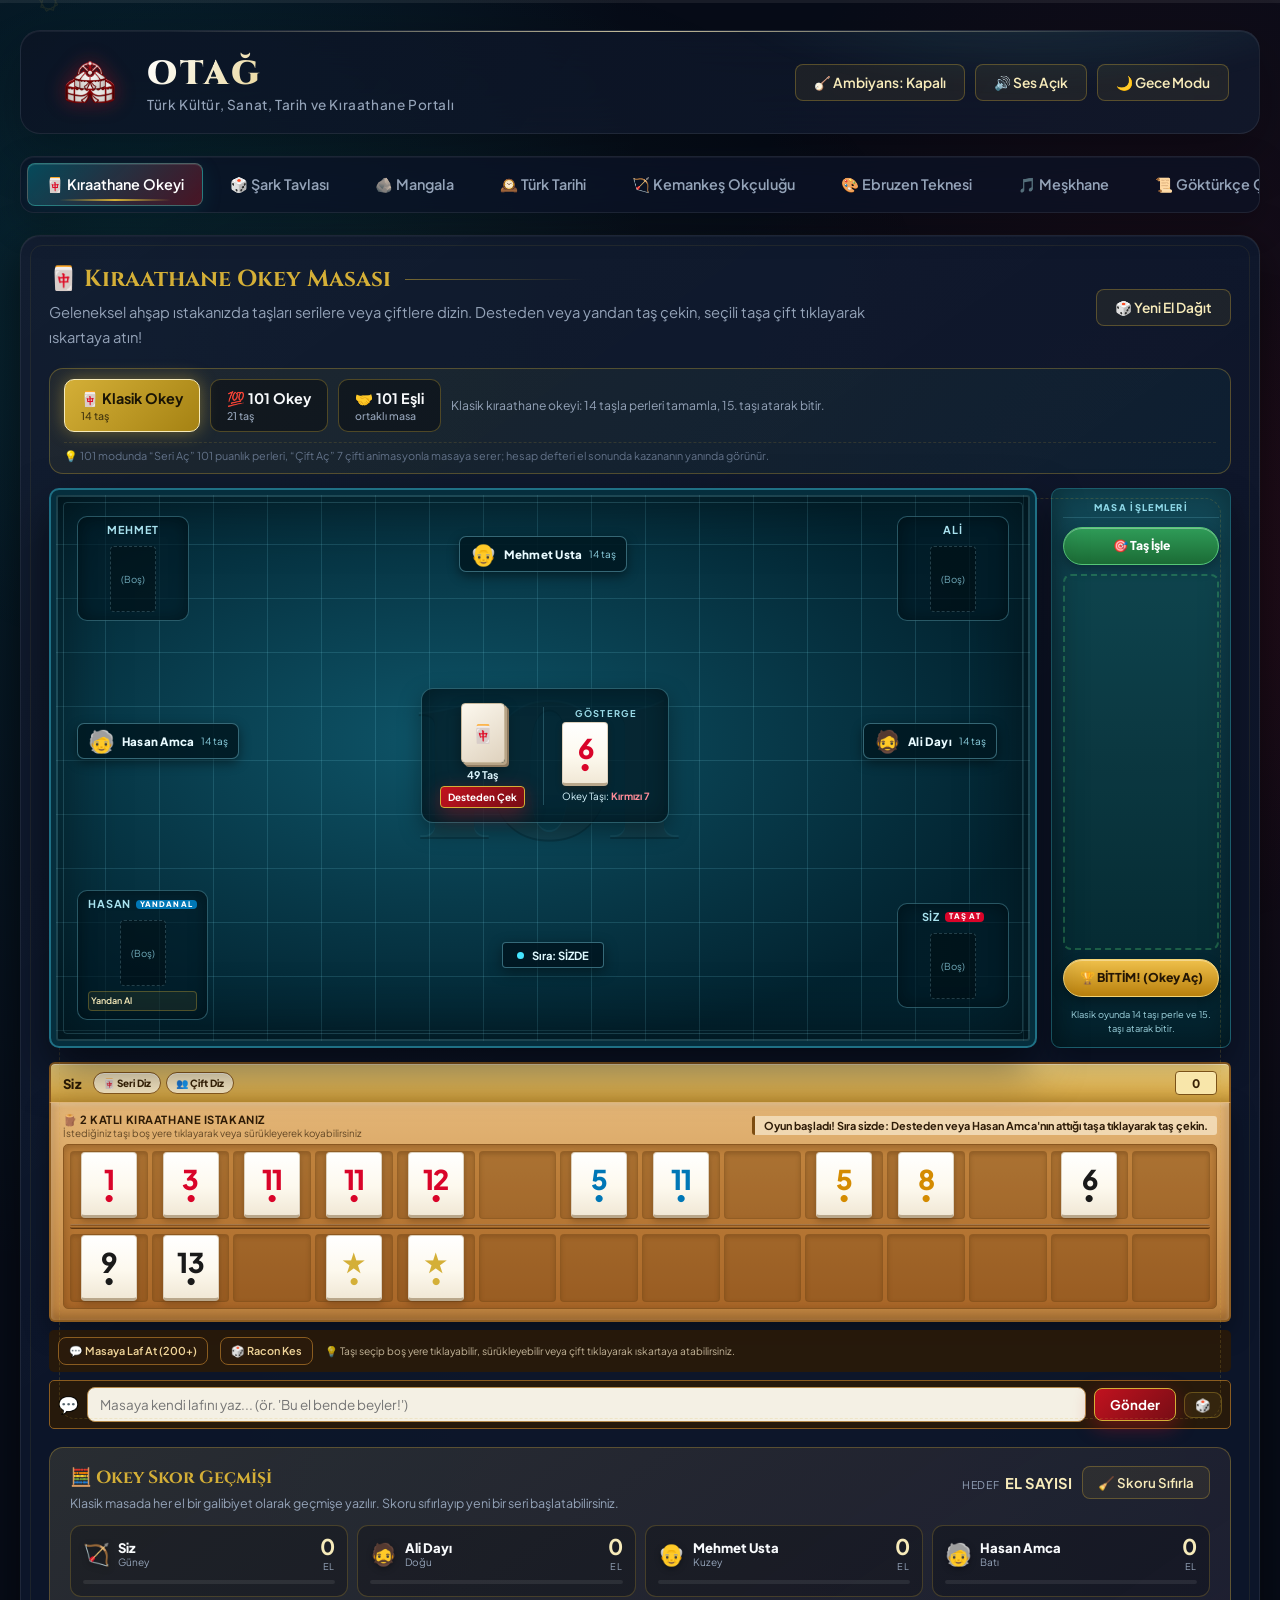
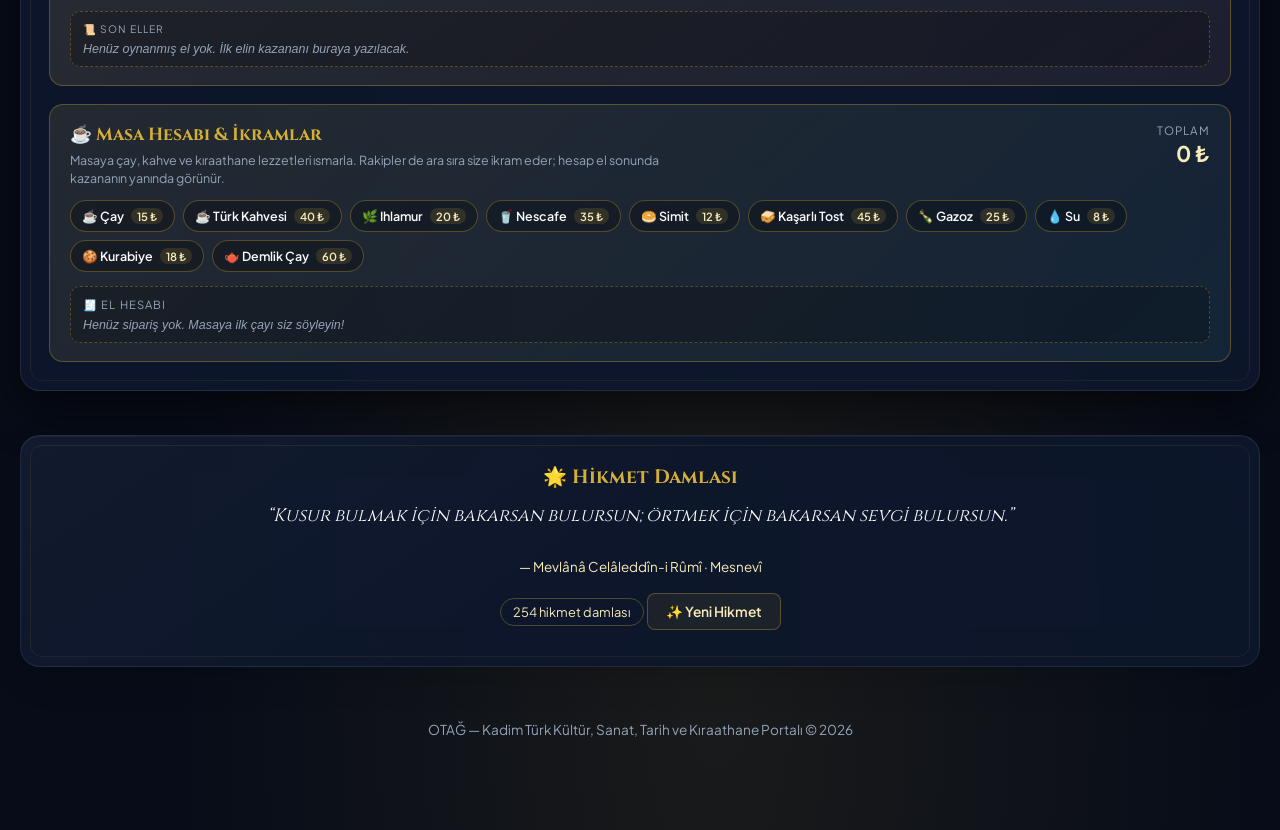
==== commit 1c8a30cf: "Add files via upload" ====
--- a/index.html
+++ b/index.html
@@ -8,7 +8,7 @@
     <link rel="preconnect" href="https://fonts.googleapis.com">
     <link rel="preconnect" href="https://fonts.gstatic.com" crossorigin>
     <link href="https://fonts.googleapis.com/css2?family=Cinzel:wght@600;700;800;900&family=Marcellus&family=Plus+Jakarta+Sans:wght@300;400;500;600;700;800&family=Amiri:ital,wght@0,400;0,700;1,400&display=swap" rel="stylesheet">
-    <link rel="stylesheet" href="style.css">
+    <link rel="stylesheet" href="style.css?v=20261104e">
 </head>
 <body>
 
@@ -41,6 +41,7 @@
             <button class="nav-btn active" data-tab="tab-okey">🀄 Kıraathane Okeyi</button>
             <button class="nav-btn" data-tab="tab-tavla">🎲 Şark Tavlası</button>
             <button class="nav-btn" data-tab="tab-mangala">🪨 Mangala</button>
+            <button class="nav-btn" data-tab="tab-tarih">🕰️ Türk Tarihi</button>
             <button class="nav-btn" data-tab="tab-kemankes">🏹 Kemankeş Okçuluğu</button>
             <button class="nav-btn" data-tab="tab-ebru">🎨 Ebruzen Teknesi</button>
             <button class="nav-btn" data-tab="tab-mesk">🎵 Meşkhane</button>
@@ -190,7 +191,10 @@
                     <!-- 2 KATLI CEVİZ ISTAKA -->
                     <div class="player-area">
                         <div class="okey-dock-strip">
-                            <span id="okeyDockHandValue" class="okey-dock-badge" title="Eldeki taşların puanı">0</span>
+                            <span id="okeyDockPerTotal" class="okey-dock-per-total" hidden>
+                                <span class="okey-dock-caption">PER</span>
+                                <span id="okeyDockHandValue" class="okey-dock-badge" title="Yan yana geçerli perlerin toplam puanı">0</span>
+                            </span>
                             <span class="okey-dock-player">Siz</span>
                             <div class="okey-dock-sort">
                                 <button id="btnSortRuns" class="okey-dock-sort-btn">🀄 Seri Diz</button>
@@ -371,6 +375,43 @@
                     </div>
                 </div>
                 <div id="mangalaContainer" class="mangala-container"></div>
+                <div class="tavla-chat-box mangala-chat-box">
+                    <div class="tavla-chat-title">💬 Mangala Muhabbeti</div>
+                    <div class="tavla-chat-row">
+                        <input id="mangalaChatInput" type="text" maxlength="110" placeholder="Bilge Vezir'e bir laf at... (ör. 'Bu kuyular sizin kadar derin değil!')" aria-label="Mangalada söyleyeceğin söz">
+                        <button id="btnMangalaChat" class="btn-action-turk btn-sm">Gönder</button>
+                        <button id="btnMangalaChatRandom" class="btn-ottoman btn-sm">🎲 Rastgele</button>
+                    </div>
+                    <div id="mangalaChatBubble" class="tavla-chat-bubble" aria-live="polite"></div>
+                </div>
+            </div>
+        </section>
+
+        <!-- 2C. TÜRK TARİHİ ZAMAN TÜNELİ -->
+        <section id="tab-tarih" class="app-section">
+            <div class="seljuk-card tarih-card">
+                <div class="card-header-row">
+                    <div>
+                        <h2 class="card-title">🕰️ Türk Tarihi Zaman Tüneli</h2>
+                        <p class="card-desc">Bozkırın ilk devletlerinden Cumhuriyet’e uzanan süreci dönem dönem okuyun. Her dönem; siyasi olaylar, kurumlar, savaşlar ve kültürel mirasla birlikte anlatılır.</p>
+                    </div>
+                    <div class="tarih-count-badge" id="tarihCount">8 dönem yükleniyor…</div>
+                </div>
+
+                <div class="tarih-era-nav" id="tarihEraNav" role="tablist" aria-label="Türk tarihi dönemleri"></div>
+
+                <div class="tarih-hero">
+                    <span class="tarih-hero-period" id="tarihPeriod">MÖ 220 – MS 469</span>
+                    <h3 id="tarihTitle">Bozkırın İlk Büyük Türk İmparatorluğu</h3>
+                    <p id="tarihSummary">Dönem seçildiğinde tarihî olaylar burada görünecek.</p>
+                </div>
+
+                <div class="tarih-events" id="tarihEvents"></div>
+
+                <div class="tarih-footnote">
+                    <span>📚 Tarih, yalnızca savaşlardan değil; dil, töre, şehir, bilim ve sanat mirasından oluşur.</span>
+                    <span id="tarihEventCount">0 olay</span>
+                </div>
             </div>
         </section>
 
@@ -741,6 +782,7 @@
                 <div class="ruler-filters-row" id="rulerFiltersRow">
                     <button class="ruler-filter-btn active" data-era="all">⚔️ Tüm Dönemler</button>
                     <button class="ruler-filter-btn" data-era="hun">🐴 Hun İmparatorluğu</button>
+                    <button class="ruler-filter-btn" data-era="bozkir">🏕️ Bozkır Kağanlıkları</button>
                     <button class="ruler-filter-btn" data-era="gokturk">🌙 Göktürk Kağanlığı</button>
                     <button class="ruler-filter-btn" data-era="uygur">📜 Uygur Devletleri</button>
                     <button class="ruler-filter-btn" data-era="karahanli">🏰 Karahanlı</button>
@@ -748,6 +790,8 @@
                     <button class="ruler-filter-btn" data-era="selcuklu">🦅 Büyük Selçuklu</button>
                     <button class="ruler-filter-btn" data-era="anadoluselcuklu">🕌 Anadolu Selçuklu</button>
                     <button class="ruler-filter-btn" data-era="beylikler">🗡️ Anadolu Beylikleri</button>
+                    <button class="ruler-filter-btn" data-era="timurlu">🕌 Timurlular</button>
+                    <button class="ruler-filter-btn" data-era="memluk">🛡️ Memlükler</button>
                     <button class="ruler-filter-btn" data-era="osmanli">👑 Osmanlı İmparatorluğu</button>
                     <button class="ruler-filter-btn" data-era="cumhuriyet">🇹🇷 Türkiye Cumhuriyeti</button>
                 </div>
@@ -791,6 +835,7 @@
                 <div class="ruler-modal-portrait" id="rModalPortrait"></div>
                 <div class="ruler-modal-quote" id="rModalQuote"></div>
                 <div class="ruler-modal-bio" id="rModalBio"></div>
+                <div class="ruler-modal-period" id="rModalPeriod"></div>
                 <div class="ruler-modal-achievements" id="rModalAchievements"></div>
                 <div class="ruler-modal-tags" id="rModalTags"></div>
             </div>
@@ -956,9 +1001,12 @@
     <!-- Betikler -->
     <script src="audio.js"></script>
     <script src="rulers-data.js"></script>
-    <script src="game.js"></script>
+    <script src="rulers-extra-data.js?v=20261104e"></script>
+    <script src="history-data.js?v=20261104e"></script>
+    <script src="banter-data.js?v=20261104e"></script>
+    <script src="game.js?v=20261104e"></script>
     <script src="wisdom-data.js"></script>
     <script src="otag-extra-data.js"></script>
-    <script src="app.js"></script>
+    <script src="app.js?v=20261104e"></script>
 </body>
 </html>
--- a/style.css
+++ b/style.css
@@ -1,1413 +1,5067 @@
-/* ========================================================
-   OTAĞ — TÜRK KÜLTÜR, TARİH VE KIRAATHANE PORTALI
-   GELİŞMİŞ SARAY & KIRAATHANE TASARIM SİSTEMİ (v3.0)
-   ======================================================== */
+/* ========================================================
+   OTAĞ — TÜRK KÜLTÜR, TARİH VE KIRAATHANE PORTALI
+   GELİŞMİŞ SARAY & KIRAATHANE TASARIM SİSTEMİ (v3.0)
+   ======================================================== */
+
+:root {
+    /* Saray & Gece Teması (Varsayılan) */
+    --bg-base: #070c18;
+    --bg-card: rgba(14, 23, 44, 0.92);
+    --bg-card-hover: rgba(20, 32, 60, 0.96);
+    --bg-subtle: rgba(255, 255, 255, 0.04);
+    
+    --border-gold: rgba(212, 175, 55, 0.32);
+    --border-gold-bright: rgba(212, 175, 55, 0.75);
+    --gold: #d4af37;
+    --gold-light: #f7ebba;
+    --gold-dark: #9b7811;
+    --gold-glow: rgba(212, 175, 55, 0.45);
+    
+    --turkuaz: #028090;
+    --turkuaz-bright: #00e5ff;
+    --turkuaz-dark: #014f59;
+    --kirmizi: #c1121f;
+    --kirmizi-dark: #780d15;
+    --kirmizi-glow: rgba(193, 18, 31, 0.4);
+    
+    --text-main: #f8fafc;
+    --text-muted: #94a3b8;
+    --text-dim: #64748b;
+    
+    --okey-felt: #1b4332;
+    --wood-frame: #3d2314;
+    --wood-istaka: #4a2810;
+    
+    --font-heading: 'Cinzel', 'Marcellus', 'Georgia', serif;
+    --font-body: 'Plus Jakarta Sans', -apple-system, BlinkMacSystemFont, sans-serif;
+    
+    --radius-lg: 20px;
+    --radius-md: 14px;
+    --radius-sm: 8px;
+    
+    --shadow-card: 0 16px 45px rgba(0, 0, 0, 0.6), 0 0 1px rgba(212, 175, 55, 0.2);
+    --shadow-glow: 0 0 25px rgba(212, 175, 55, 0.35);
+    
+    --transition-fast: 0.2s cubic-bezier(0.4, 0, 0.2, 1);
+    --transition-smooth: 0.35s cubic-bezier(0.4, 0, 0.2, 1);
+}
+
+/* SARAY GÜNDÜZÜ TEMASI (Aydınlık Mermer & Varak Altın) */
+body.light-theme {
+    --bg-base: #f7f3eb;
+    --bg-card: rgba(255, 255, 255, 0.94);
+    --bg-card-hover: rgba(255, 255, 255, 0.99);
+    --bg-subtle: rgba(0, 0, 0, 0.03);
+    
+    --border-gold: rgba(155, 120, 17, 0.35);
+    --border-gold-bright: rgba(155, 120, 17, 0.7);
+    --gold: #9b7811;
+    --gold-light: #523e05;
+    --gold-dark: #634d0b;
+    --gold-glow: rgba(155, 120, 17, 0.25);
+    
+    --turkuaz: #026873;
+    --turkuaz-bright: #028090;
+    --turkuaz-dark: #01434a;
+    --kirmizi: #a6101b;
+    --kirmizi-dark: #6b0a11;
+    
+    --text-main: #1e293b;
+    --text-muted: #64748b;
+    --text-dim: #94a3b8;
+    
+    --shadow-card: 0 12px 35px rgba(100, 80, 50, 0.12), 0 0 1px rgba(155, 120, 17, 0.2);
+}
+
+* {
+    box-sizing: border-box;
+    margin: 0;
+    padding: 0;
+    font-family: var(--font-body);
+    -webkit-font-smoothing: antialiased;
+}
+
+body {
+    background: var(--bg-base);
+    background-image: 
+        radial-gradient(ellipse at 15% 40%, rgba(2, 128, 144, 0.1) 0%, transparent 55%),
+        radial-gradient(ellipse at 85% 20%, rgba(193, 18, 31, 0.08) 0%, transparent 55%),
+        radial-gradient(ellipse at 50% 85%, rgba(212, 175, 55, 0.06) 0%, transparent 50%);
+    color: var(--text-main);
+    min-height: 100vh;
+    overflow-x: hidden;
+    transition: background 0.4s ease, color 0.4s ease;
+}
+
+#bgCanvas {
+    position: fixed;
+    top: 0;
+    left: 0;
+    width: 100%;
+    height: 100%;
+    pointer-events: none;
+    z-index: 0;
+}
+
+.portal-wrapper {
+    position: relative;
+    z-index: 1;
+    max-width: 1200px;
+    margin: 0 auto;
+    padding: 24px 20px 80px;
+    display: flex;
+    flex-direction: column;
+    gap: 22px;
+}
+
+/* === 1. HEADER (BAŞLIK & SARAY SANCAĞI) === */
+.portal-header {
+    background: var(--bg-card);
+    backdrop-filter: blur(24px);
+    border: 1px solid var(--border-gold);
+    border-radius: var(--radius-lg);
+    padding: 20px 30px;
+    display: flex;
+    justify-content: space-between;
+    align-items: center;
+    box-shadow: var(--shadow-card);
+    transition: border-color var(--transition-fast), box-shadow var(--transition-fast);
+}
+.portal-header:hover {
+    border-color: var(--border-gold-bright);
+    box-shadow: var(--shadow-card), 0 0 20px var(--gold-glow);
+}
+
+.logo-box {
+    display: flex;
+    align-items: center;
+    gap: 18px;
+}
+
+.logo-emblem-img {
+    width: 78px;
+    height: 54px;
+    object-fit: contain;
+    filter: drop-shadow(0 0 10px rgba(193, 18, 31, 0.45));
+}
+
+.logo-emblem {
+    font-size: 2rem;
+    width: 58px;
+    height: 58px;
+    display: flex;
+    align-items: center;
+    justify-content: center;
+    background: linear-gradient(145deg, var(--kirmizi), #520910);
+    border: 2px solid var(--gold);
+    border-radius: 50%;
+    box-shadow: 0 0 25px rgba(193, 18, 31, 0.5), inset 0 0 10px rgba(212, 175, 55, 0.3);
+    animation: pulse-glow 3.5s ease-in-out infinite;
+    user-select: none;
+}
+
+@keyframes pulse-glow {
+    0%, 100% { box-shadow: 0 0 20px rgba(193, 18, 31, 0.4); }
+    50% { box-shadow: 0 0 32px rgba(212, 175, 55, 0.6); }
+}
+
+.logo-text h1 {
+    font-family: var(--font-heading);
+    font-size: 2.1rem;
+    font-weight: 900;
+    letter-spacing: 4px;
+    background: linear-gradient(120deg, #ffffff 0%, var(--gold) 45%, #ffffff 90%);
+    background-size: 200% auto;
+    -webkit-background-clip: text;
+    -webkit-text-fill-color: transparent;
+    animation: shimmer 5s linear infinite;
+}
+
+body.light-theme .logo-text h1 {
+    background: linear-gradient(120deg, #1e293b 0%, var(--gold) 50%, #1e293b 100%);
+    background-size: 200% auto;
+    -webkit-background-clip: text;
+    -webkit-text-fill-color: transparent;
+}
+
+@keyframes shimmer {
+    0% { background-position: 200% center; }
+    100% { background-position: -200% center; }
+}
+
+.logo-text p {
+    font-size: 0.85rem;
+    color: var(--text-muted);
+    letter-spacing: 0.6px;
+    font-weight: 500;
+}
+
+.header-controls {
+    display: flex;
+    gap: 10px;
+    flex-wrap: wrap;
+}
+
+/* === BUTONLAR === */
+.btn-ottoman {
+    background: rgba(212, 175, 55, 0.08);
+    border: 1px solid var(--border-gold);
+    color: var(--gold-light);
+    padding: 9px 18px;
+    border-radius: var(--radius-sm);
+    font-size: 0.86rem;
+    font-weight: 600;
+    cursor: pointer;
+    transition: all var(--transition-fast);
+    position: relative;
+    overflow: hidden;
+    display: inline-flex;
+    align-items: center;
+    gap: 6px;
+}
+.btn-ottoman::before {
+    content: '';
+    position: absolute;
+    top: 0; left: -100%;
+    width: 100%; height: 100%;
+    background: linear-gradient(90deg, transparent, rgba(212, 175, 55, 0.2), transparent);
+    transition: left 0.5s ease;
+}
+.btn-ottoman:hover::before { left: 100%; }
+.btn-ottoman:hover {
+    background: rgba(212, 175, 55, 0.22);
+    border-color: var(--gold);
+    box-shadow: 0 0 16px var(--gold-glow);
+    transform: translateY(-2px);
+}
+.btn-ottoman.active {
+    background: linear-gradient(135deg, rgba(212, 175, 55, 0.35), rgba(155, 120, 17, 0.45));
+    border-color: var(--gold);
+    color: #fff;
+    box-shadow: 0 0 18px var(--gold-glow);
+}
+
+.btn-action-turk {
+    background: linear-gradient(135deg, var(--kirmizi), var(--kirmizi-dark));
+    border: 1px solid var(--gold);
+    color: #ffffff;
+    font-size: 0.95rem;
+    font-weight: 700;
+    padding: 10px 22px;
+    border-radius: var(--radius-sm);
+    cursor: pointer;
+    box-shadow: 0 6px 20px rgba(193, 18, 31, 0.45);
+    transition: all var(--transition-fast);
+    display: inline-flex;
+    align-items: center;
+    gap: 6px;
+}
+.btn-action-turk:hover {
+    transform: translateY(-2px) scale(1.02);
+    box-shadow: 0 8px 25px rgba(193, 18, 31, 0.6), 0 0 15px var(--gold-glow);
+}
+
+.btn-gold {
+    background: linear-gradient(135deg, var(--gold), #8a690d);
+    border: 1px solid var(--gold-light);
+    color: #080d1a;
+    font-size: 1rem;
+    font-weight: 800;
+    padding: 11px 24px;
+    border-radius: var(--radius-sm);
+    cursor: pointer;
+    box-shadow: 0 6px 20px var(--gold-glow);
+    transition: all var(--transition-fast);
+}
+.btn-gold:hover {
+    transform: translateY(-2px) scale(1.03);
+    box-shadow: 0 10px 30px var(--gold-glow);
+}
+
+.btn-sm { padding: 7px 15px; font-size: 0.83rem; }
+.btn-xs { padding: 4px 10px; font-size: 0.78rem; }
+
+/* === 2. NAVİGASYON ÇUBUĞU === */
+.portal-nav {
+    display: flex;
+    gap: 8px;
+    overflow-x: auto;
+    padding: 6px;
+    background: var(--bg-card);
+    border-radius: var(--radius-md);
+    border: 1px solid var(--border-gold);
+    box-shadow: var(--shadow-card);
+    scrollbar-width: thin;
+    scrollbar-color: var(--gold) transparent;
+}
+.portal-nav::-webkit-scrollbar { height: 4px; }
+.portal-nav::-webkit-scrollbar-thumb { background: var(--gold); border-radius: 4px; }
+
+.nav-btn {
+    background: transparent;
+    border: 1px solid transparent;
+    color: var(--text-muted);
+    padding: 11px 18px;
+    border-radius: var(--radius-sm);
+    font-size: 0.9rem;
+    font-weight: 600;
+    cursor: pointer;
+    white-space: nowrap;
+    transition: all var(--transition-fast);
+}
+.nav-btn:hover {
+    color: var(--gold-light);
+    background: rgba(212, 175, 55, 0.1);
+}
+.nav-btn.active {
+    background: linear-gradient(135deg, rgba(2, 128, 144, 0.4), rgba(193, 18, 31, 0.35));
+    border-color: var(--border-gold-bright);
+    color: #fff;
+    box-shadow: 0 0 16px rgba(212, 175, 55, 0.35);
+}
+
+/* === GÖRSEL İNCELİK KATMANI === */
+::selection {
+    background: rgba(212, 175, 55, 0.32);
+    color: var(--text-main);
+}
+
+html { scroll-behavior: smooth; }
+
+.portal-header::before {
+    content: "";
+    position: absolute;
+    top: 0;
+    left: 12%;
+    right: 12%;
+    height: 1px;
+    background: linear-gradient(90deg, transparent, rgba(247, 235, 186, 0.78), transparent);
+    pointer-events: none;
+}
+
+.nav-btn::after {
+    content: "";
+    position: absolute;
+    left: 18%;
+    right: 18%;
+    bottom: 4px;
+    height: 2px;
+    border-radius: 2px;
+    background: linear-gradient(90deg, transparent, var(--gold), transparent);
+    opacity: 0;
+    transform: scaleX(0.4);
+    transition: opacity 0.22s ease, transform 0.22s ease;
+}
+.nav-btn.active::after {
+    opacity: 1;
+    transform: scaleX(1);
+}
+
+.seljuk-card::before {
+    content: "";
+    position: absolute;
+    inset: 9px;
+    border: 1px solid rgba(212, 175, 55, 0.09);
+    border-radius: calc(var(--radius-lg) - 8px);
+    pointer-events: none;
+}
+body.light-theme .seljuk-card::before {
+    border-color: rgba(155, 120, 17, 0.11);
+}
+
+.card-title::after {
+    content: "";
+    flex: 1 1 40px;
+    max-width: 180px;
+    min-width: 24px;
+    height: 1px;
+    margin-left: 4px;
+    background: linear-gradient(90deg, rgba(212, 175, 55, 0.52), transparent);
+}
+
+/* === 3. SEKSİYONLAR & KARTLAR === */
+.app-section {
+    display: none;
+    animation: slideUp 0.4s var(--transition-smooth);
+}
+.app-section.active { display: block; }
+
+@keyframes slideUp {
+    from { opacity: 0; transform: translateY(18px); }
+    to { opacity: 1; transform: translateY(0); }
+}
+
+.seljuk-card {
+    background: var(--bg-card);
+    backdrop-filter: blur(20px);
+    border: 1px solid var(--border-gold);
+    border-radius: var(--radius-lg);
+    padding: 28px;
+    box-shadow: var(--shadow-card);
+    margin-bottom: 22px;
+    transition: border-color var(--transition-fast), box-shadow var(--transition-fast);
+}
+.seljuk-card:hover {
+    border-color: var(--border-gold-bright);
+}
+
+.card-header-row {
+    display: flex;
+    justify-content: space-between;
+    align-items: center;
+    flex-wrap: wrap;
+    gap: 14px;
+    margin-bottom: 18px;
+}
+.card-actions {
+    display: flex;
+    gap: 10px;
+    flex-wrap: wrap;
+}
+
+.card-title {
+    font-family: var(--font-heading);
+    font-size: 1.45rem;
+    font-weight: 700;
+    color: var(--gold);
+    margin-bottom: 6px;
+    display: flex;
+    align-items: center;
+    gap: 10px;
+}
+.card-desc {
+    font-size: 0.92rem;
+    color: var(--text-muted);
+    line-height: 1.6;
+}
+
+/* === 4. KIRAATHANE OKEY MASASI === */
+.okey-table {
+    background: radial-gradient(ellipse at center, #2d6a4f 0%, #1b4332 60%, #0a1f16 100%);
+    border: 12px solid #3d2314;
+    border-radius: 24px;
+    padding: 20px 24px;
+    box-shadow: 0 25px 60px rgba(0, 0, 0, 0.85), inset 0 0 50px rgba(0, 0, 0, 0.6),
+                0 0 0 2px rgba(212, 175, 55, 0.2);
+    position: relative;
+    min-height: 560px;
+    display: flex;
+    flex-direction: column;
+    justify-content: space-between;
+}
+
+/* Üst Sıra: Mehmet Usta ve Üst Iskartalar */
+.okey-top-row {
+    display: flex;
+    justify-content: space-between;
+    align-items: center;
+    width: 100%;
+    margin-bottom: 8px;
+}
+
+.okey-top-bot { text-align: center; }
+
+.okey-middle-row {
+    display: flex;
+    justify-content: space-between;
+    align-items: center;
+    margin: 10px 0;
+}
+
+.okey-side-bot {
+    width: 160px;
+    text-align: center;
+}
+
+.bot-avatar-box {
+    background: rgba(0, 0, 0, 0.65);
+    border: 2px solid var(--border-gold);
+    border-radius: var(--radius-md);
+    padding: 10px 14px;
+    display: inline-flex;
+    flex-direction: column;
+    align-items: center;
+    gap: 3px;
+    transition: all var(--transition-fast);
+}
+.bot-avatar-box:hover {
+    border-color: var(--gold);
+    box-shadow: 0 0 14px var(--gold-glow);
+}
+.bot-avatar-box.active-turn {
+    border-color: #00e5ff !important;
+    box-shadow: 0 0 22px rgba(0, 229, 255, 0.7) !important;
+    background: rgba(10, 35, 45, 0.9) !important;
+    transform: scale(1.06);
+}
+
+.bot-icon { font-size: 2.1rem; }
+.bot-name { font-size: 0.85rem; font-weight: bold; color: var(--gold-light); }
+.bot-tile-count { font-size: 0.74rem; color: var(--text-muted); }
+
+.bot-bubble {
+    background: #ffffff;
+    color: #111111;
+    font-size: 0.78rem;
+    font-weight: 600;
+    border-radius: 12px;
+    padding: 6px 14px;
+    margin-top: 6px;
+    box-shadow: 0 4px 15px rgba(0,0,0,0.5);
+    opacity: 0;
+    transform: scale(0.9);
+    transition: all 0.3s cubic-bezier(0.175, 0.885, 0.32, 1.275);
+    max-width: 220px;
+    margin-left: auto;
+    margin-right: auto;
+}
+.bot-bubble.show { opacity: 1; transform: scale(1); }
+
+.player-bubble {
+    background: linear-gradient(135deg, #fffdf5, #f5ebd2);
+    color: #3d1f08;
+    border: 2px solid var(--gold);
+    box-shadow: 0 6px 22px rgba(212, 175, 55, 0.45);
+    font-weight: 700;
+    max-width: 340px;
+    font-size: 0.82rem;
+}
+
+/* Masa Ortası Tahtası */
+.table-center-board {
+    background: rgba(0, 0, 0, 0.55);
+    border: 2px solid var(--border-gold);
+    border-radius: 16px;
+    padding: 16px 24px;
+    display: flex;
+    align-items: center;
+    gap: 24px;
+    box-shadow: inset 0 0 30px rgba(0, 0, 0, 0.5);
+}
+
+.deck-stack {
+    text-align: center;
+    cursor: pointer;
+    transition: transform 0.2s ease;
+}
+.deck-stack:hover {
+    transform: translateY(-3px);
+}
+.deck-count-label {
+    font-size: 0.8rem;
+    color: var(--gold-light);
+    font-weight: bold;
+    margin-bottom: 6px;
+}
+
+.deck-tiles-visual {
+    width: 52px;
+    height: 70px;
+    background: linear-gradient(145deg, #fcf8ee, #dfd2be);
+    border: 2px solid #5a3d28;
+    border-radius: 8px;
+    box-shadow: 3px 3px 0 #5a3d28, 6px 6px 0 #3a2517, 0 10px 25px rgba(0,0,0,0.5);
+    margin: 0 auto 8px;
+    display: flex;
+    align-items: center;
+    justify-content: center;
+    font-weight: bold;
+    color: #4a2810;
+    font-size: 1.5rem;
+    user-select: none;
+}
+
+.center-divider {
+    width: 1px;
+    height: 70px;
+    background: rgba(212, 175, 55, 0.25);
+}
+
+.indicator-box { text-align: center; }
+.indicator-label {
+    font-size: 0.74rem;
+    color: var(--gold);
+    font-weight: bold;
+    margin-bottom: 6px;
+    letter-spacing: 1px;
+}
+.okey-info-text { font-size: 0.82rem; margin-top: 6px; color: #fff; }
+
+/* ISKARTA ALANLARI (4 KÖŞE/YÖN DÜZENİ) */
+.okey-discard-zone {
+    background: rgba(0, 0, 0, 0.45);
+    border: 2px dashed rgba(212, 175, 55, 0.35);
+    border-radius: 12px;
+    padding: 8px 12px;
+    display: flex;
+    flex-direction: column;
+    align-items: center;
+    justify-content: center;
+    min-width: 110px;
+    transition: all 0.25s ease;
+    user-select: none;
+}
+.okey-discard-zone:hover {
+    border-color: rgba(212, 175, 55, 0.7);
+    background: rgba(0, 0, 0, 0.6);
+}
+
+.discard-zone-label {
+    font-size: 0.72rem;
+    color: var(--gold-light);
+    font-weight: 700;
+    margin-bottom: 6px;
+    text-transform: uppercase;
+    letter-spacing: 0.5px;
+    display: flex;
+    align-items: center;
+    gap: 6px;
+}
+
+.zone-badge {
+    font-size: 0.6rem;
+    padding: 2px 6px;
+    border-radius: 4px;
+    font-weight: 800;
+}
+.zone-badge.badge-take {
+    background: #0077b6;
+    color: #ffffff;
+}
+.zone-badge.badge-throw {
+    background: #d90429;
+    color: #ffffff;
+}
+
+.discard-slot {
+    width: 48px;
+    height: 68px;
+    display: flex;
+    align-items: center;
+    justify-content: center;
+    border-radius: 7px;
+    background: rgba(0, 0, 0, 0.28);
+    border: 1px dashed rgba(255, 255, 255, 0.15);
+}
+
+/* Alt Iskartalar Satırı */
+.okey-lower-discards-row {
+    display: flex;
+    justify-content: space-between;
+    align-items: center;
+    width: 100%;
+    margin: 8px 0;
+    padding: 0 4px;
+}
+
+.turn-status-badge {
+    background: rgba(0, 0, 0, 0.75);
+    border: 1.5px solid var(--gold);
+    border-radius: 20px;
+    padding: 6px 16px;
+    display: flex;
+    align-items: center;
+    gap: 8px;
+    font-size: 0.85rem;
+    font-weight: bold;
+    color: var(--gold-light);
+    box-shadow: 0 4px 15px rgba(0, 0, 0, 0.5);
+}
+.turn-dot {
+    width: 10px;
+    height: 10px;
+    border-radius: 50%;
+    background: var(--gold);
+}
+.turn-dot.pulse {
+    animation: turnDotPulse 1.4s infinite;
+}
+@keyframes turnDotPulse {
+    0%, 100% { transform: scale(1); box-shadow: 0 0 0 0 rgba(212, 175, 55, 0.7); }
+    50% { transform: scale(1.2); box-shadow: 0 0 10px 4px rgba(212, 175, 55, 0.9); }
+}
+
+.interactive-draw-zone.can-draw {
+    border-color: #00e5ff !important;
+    box-shadow: 0 0 20px rgba(0, 229, 255, 0.55);
+    cursor: pointer;
+    animation: drawGlow 1.8s infinite alternate;
+}
+@keyframes drawGlow {
+    from { box-shadow: 0 0 10px rgba(0, 229, 255, 0.4); }
+    to { box-shadow: 0 0 24px rgba(0, 229, 255, 0.8); }
+}
+
+.interactive-throw-zone.can-discard {
+    border-color: #ffb703 !important;
+    box-shadow: 0 0 18px rgba(255, 183, 3, 0.5);
+    cursor: pointer;
+}
+
+/* OKEY TAŞLARI (Fildişi Melamin) */
+.okey-tile {
+    width: 48px;
+    height: 68px;
+    background: linear-gradient(to bottom, #ffffff 0%, #f7f3e8 35%, #ece3d1 100%);
+    border: 1px solid #dcd1ba;
+    border-bottom: 4px solid #b8a68b;
+    border-radius: 7px;
+    box-shadow: 0 4px 10px rgba(0, 0, 0, 0.4), inset 0 1px 2px rgba(255,255,255,0.9);
+    display: flex;
+    flex-direction: column;
+    align-items: center;
+    justify-content: center;
+    user-select: none;
+    position: relative;
+    cursor: grab;
+    transition: transform 0.15s ease, box-shadow 0.15s ease;
+}
+.okey-tile:hover {
+    transform: translateY(-4px);
+    box-shadow: 0 10px 20px rgba(0, 0, 0, 0.6);
+}
+.okey-tile:active {
+    cursor: grabbing;
+}
+.okey-tile .tile-num {
+    font-size: 1.55rem;
+    font-weight: 800;
+    line-height: 1;
+}
+.okey-tile .tile-dot {
+    font-size: 0.65rem;
+    line-height: 0.8;
+    margin-top: 2px;
+}
+
+.okey-tile.color-kirmizi, .tile-val-kirmizi { color: #d90429; }
+.okey-tile.color-sari, .tile-val-sari { color: #d48b00; }
+.okey-tile.color-mavi, .tile-val-mavi { color: #0077b6; }
+.okey-tile.color-siyah, .tile-val-siyah { color: #1a1a1a; }
+.okey-tile.color-sahte { color: var(--gold); }
+
+.okey-tile.is-okey {
+    border: 2px solid var(--gold);
+    box-shadow: 0 0 16px var(--gold-glow), 0 4px 10px rgba(0,0,0,0.4);
+}
+
+.okey-badge {
+    position: absolute;
+    top: -8px;
+    right: -8px;
+    background: linear-gradient(135deg, var(--gold), #a17c13);
+    color: #000;
+    font-size: 0.58rem;
+    font-weight: 900;
+    padding: 2px 6px;
+    border-radius: 4px;
+    box-shadow: 0 2px 6px rgba(0,0,0,0.4);
+    letter-spacing: 0.5px;
+}
+
+/* 2 KATLI CEVİZ OYUNCU ISTAKASI */
+.player-istaka-container {
+    background: linear-gradient(to bottom, #5c3216, #41200b 70%, #261104);
+    border: 3px solid #8e4d20;
+    border-radius: var(--radius-md);
+    padding: 14px 18px;
+    box-shadow: 0 12px 35px rgba(0, 0, 0, 0.75), inset 0 2px 6px rgba(255, 255, 255, 0.15);
+    margin-top: 10px;
+}
+
+.istaka-header {
+    display: flex;
+    justify-content: space-between;
+    align-items: center;
+    margin-bottom: 8px;
+    flex-wrap: wrap;
+    gap: 8px;
+}
+.istaka-title-row {
+    display: flex;
+    flex-direction: column;
+}
+.istaka-label {
+    font-size: 0.9rem;
+    color: var(--gold);
+    font-weight: bold;
+    letter-spacing: 1px;
+}
+.istaka-sub {
+    font-size: 0.72rem;
+    color: var(--text-muted);
+}
+.status-msg {
+    font-size: 0.85rem;
+    color: #ffffff;
+    font-weight: 600;
+    background: rgba(0, 0, 0, 0.4);
+    padding: 4px 12px;
+    border-radius: 8px;
+    border-left: 3px solid var(--gold);
+}
+
+/* 2 Katlı Raf Gövdesi */
+.istaka-double-deck {
+    background: linear-gradient(to bottom, #4a240e, #311608 60%, #1e0d05);
+    border: 2px solid #6b3514;
+    border-radius: 10px;
+    padding: 8px 10px;
+    box-shadow: inset 0 4px 15px rgba(0,0,0,0.85);
+}
+
+.istaka-shelf-tier {
+    display: flex;
+    align-items: center;
+    gap: 8px;
+}
+.shelf-tag {
+    font-size: 0.65rem;
+    font-weight: 900;
+    color: var(--gold-light);
+    letter-spacing: 1px;
+    writing-mode: vertical-lr;
+    transform: rotate(180deg);
+    text-shadow: 0 1px 2px #000;
+    opacity: 0.8;
+}
+
+.istaka-shelf {
+    display: grid;
+    grid-template-columns: repeat(14, 1fr);
+    gap: 5px;
+    width: 100%;
+    min-height: 72px;
+    align-items: center;
+}
+
+.shelf-wood-groove {
+    height: 7px;
+    background: linear-gradient(to bottom, #110502, #2e1407 50%, #110502);
+    border-top: 1px solid rgba(255, 255, 255, 0.08);
+    border-bottom: 1px solid rgba(0, 0, 0, 0.8);
+    margin: 5px 0 5px 18px;
+    border-radius: 3px;
+    box-shadow: inset 0 1px 3px rgba(0,0,0,0.9);
+}
+
+.okey-tile-slot {
+    width: 100%;
+    height: 68px;
+    border-radius: 7px;
+    background: rgba(0, 0, 0, 0.28);
+    border: 1px dashed rgba(212, 175, 55, 0.25);
+    display: flex;
+    align-items: center;
+    justify-content: center;
+    cursor: pointer;
+    position: relative;
+    transition: all 0.15s ease;
+}
+.okey-tile-slot:hover {
+    border-color: rgba(212, 175, 55, 0.65);
+    background: rgba(212, 175, 55, 0.08);
+}
+.okey-tile-slot.drag-over {
+    border: 2px solid var(--gold) !important;
+    background: rgba(212, 175, 55, 0.3) !important;
+    transform: scale(1.06);
+}
+.okey-tile-slot.selected .okey-tile {
+    transform: translateY(-16px) scale(1.05);
+    box-shadow: 0 0 20px var(--gold-glow), 0 12px 25px rgba(0,0,0,0.7);
+    border: 2px solid var(--gold);
+}
+
+.okey-controls-row {
+    display: flex;
+    justify-content: space-between;
+    align-items: center;
+    flex-wrap: wrap;
+    gap: 12px;
+    margin-top: 14px;
+}
+.okey-controls-left {
+    display: flex;
+    align-items: center;
+    gap: 12px;
+    flex-wrap: wrap;
+}
+.tip-text {
+    font-size: 0.8rem;
+    color: var(--text-muted);
+}
+
+/* Zafer Modalı El Kartı */
+.okey-modal-hand {
+    display: flex;
+    flex-wrap: wrap;
+    gap: 10px;
+    justify-content: center;
+    margin: 16px 0;
+    max-height: 250px;
+    overflow-y: auto;
+}
+.okey-meld-group {
+    background: rgba(0, 0, 0, 0.4);
+    border: 1.5px solid var(--border-gold);
+    border-radius: 8px;
+    padding: 6px 8px;
+    display: flex;
+    gap: 4px;
+    align-items: center;
+}
+
+/* === 5. TAVLA DÜZENİ VE HUD === */
+.tavla-container {
+    display: flex;
+    flex-direction: column;
+    align-items: center;
+    gap: 16px;
+}
+
+.tavla-frame {
+    border: 4px solid var(--gold);
+    border-radius: 16px;
+    overflow: hidden;
+    box-shadow: 0 15px 45px rgba(0, 0, 0, 0.8), 0 0 20px var(--gold-glow);
+    background: #2a160b;
+    max-width: 100%;
+}
+#tavlaCanvas {
+    display: block;
+    max-width: 100%;
+    height: auto;
+    cursor: pointer;
+}
+
+.tavla-hud {
+    width: 100%;
+    max-width: 760px;
+    display: flex;
+    justify-content: space-between;
+    align-items: center;
+    background: var(--bg-card);
+    border: 1px solid var(--border-gold);
+    border-radius: var(--radius-md);
+    padding: 14px 24px;
+    box-shadow: var(--shadow-card);
+}
+
+.hud-item {
+    display: flex;
+    flex-direction: column;
+    gap: 3px;
+}
+.hud-item.player-white { align-items: flex-start; }
+.hud-item.player-black { align-items: flex-end; }
+.hud-item.dice-call-box { align-items: center; text-align: center; }
+
+.hud-label {
+    font-size: 0.78rem;
+    font-weight: 700;
+    color: var(--text-muted);
+    letter-spacing: 0.5px;
+}
+.hud-val {
+    font-size: 1.05rem;
+    font-weight: 800;
+    color: var(--gold);
+}
+.hud-sub {
+    font-size: 0.78rem;
+    color: var(--turkuaz-bright);
+}
+
+.dice-label {
+    font-size: 0.7rem;
+    color: var(--gold);
+    font-weight: bold;
+    letter-spacing: 1px;
+}
+.dice-call-text {
+    font-family: var(--font-heading);
+    font-size: 1.15rem;
+    font-weight: bold;
+    color: #ffffff;
+    text-shadow: 0 0 10px var(--gold-glow);
+}
+
+.tavla-status-banner {
+    width: 100%;
+    max-width: 760px;
+    background: rgba(2, 128, 144, 0.18);
+    border: 1px solid var(--turkuaz);
+    color: #ffffff;
+    padding: 12px 20px;
+    border-radius: var(--radius-sm);
+    text-align: center;
+    font-size: 0.92rem;
+    font-weight: 600;
+    box-shadow: 0 4px 15px rgba(2, 128, 144, 0.25);
+}
+
+/* === 6. KEMANKEŞ & OYUN ÇERÇEVELERİ === */
+.game-frame {
+    display: inline-block;
+    border: 3px solid var(--gold);
+    border-radius: 14px;
+    overflow: hidden;
+    box-shadow: 0 12px 35px rgba(0, 0, 0, 0.75), 0 0 15px var(--gold-glow);
+    background: #1a1f35;
+    max-width: 100%;
+}
+canvas.game-canvas {
+    display: block;
+    cursor: crosshair;
+    max-width: 100%;
+    height: auto;
+}
+
+.hud-bar {
+    display: flex;
+    justify-content: space-between;
+    align-items: center;
+    margin-top: 16px;
+    background: var(--bg-card);
+    border: 1px solid var(--border-gold);
+    padding: 14px 22px;
+    border-radius: var(--radius-sm);
+    font-size: 0.92rem;
+    flex-wrap: wrap;
+    gap: 10px;
+}
+.rank-text { color: var(--turkuaz-bright); font-weight: bold; }
+
+/* === 7. EBRU SANATI === */
+.ebru-tray-frame {
+    border: 8px solid #4a2c11;
+    border-radius: 10px;
+    box-shadow: 0 14px 40px rgba(0, 0, 0, 0.8), inset 0 0 25px rgba(0, 0, 0, 0.5);
+    display: inline-block;
+    max-width: 100%;
+}
+#ebruCanvas { max-width: 100%; height: auto; }
+
+.ebru-palette {
+    display: flex;
+    gap: 10px;
+    align-items: center;
+    justify-content: center;
+    flex-wrap: wrap;
+    margin-bottom: 18px;
+}
+.palette-label {
+    font-size: 0.88rem;
+    color: var(--gold);
+    font-weight: bold;
+}
+.palette-divider {
+    width: 1px;
+    height: 30px;
+    background: var(--border-gold);
+    margin: 0 6px;
+}
+
+.ebru-color-btn {
+    width: 36px;
+    height: 36px;
+    border-radius: 50%;
+    cursor: pointer;
+    border: 2px solid rgba(255,255,255,0.6);
+    transition: all var(--transition-fast);
+}
+.ebru-color-btn:hover { transform: scale(1.2); }
+.ebru-color-btn.active {
+    transform: scale(1.35);
+    box-shadow: 0 0 18px var(--gold);
+    border-color: var(--gold);
+}
+
+/* === 8. MEŞKHANE (ENSTRÜMANLAR) === */
+.mesk-container {
+    display: grid;
+    grid-template-columns: repeat(auto-fit, minmax(320px, 1fr));
+    gap: 22px;
+}
+
+.instrument-card {
+    background: var(--bg-subtle);
+    border: 1px solid var(--border-gold);
+    border-radius: var(--radius-md);
+    padding: 24px;
+    text-align: center;
+    transition: all var(--transition-fast);
+}
+.instrument-card:hover {
+    border-color: var(--border-gold-bright);
+    box-shadow: 0 0 20px var(--gold-glow);
+}
+
+.instrument-title {
+    font-family: var(--font-heading);
+    color: var(--gold);
+    font-size: 1.25rem;
+    margin-bottom: 8px;
+}
+.instrument-desc {
+    font-size: 0.85rem;
+    color: var(--text-muted);
+}
+
+.ney-holes {
+    display: flex;
+    justify-content: center;
+    gap: 9px;
+    margin-top: 16px;
+    flex-wrap: wrap;
+}
+.ney-key {
+    background: linear-gradient(145deg, #5c3b1e, #3a220e);
+    border: 1px solid var(--gold);
+    color: var(--gold-light);
+    width: 66px;
+    height: 66px;
+    border-radius: 50%;
+    display: flex;
+    flex-direction: column;
+    align-items: center;
+    justify-content: center;
+    font-size: 0.82rem;
+    font-weight: 600;
+    cursor: pointer;
+    transition: all 0.15s ease;
+}
+.ney-key:hover, .ney-key.active {
+    background: linear-gradient(145deg, var(--gold), #a88316);
+    color: #111;
+    transform: translateY(-4px) scale(1.08);
+    box-shadow: 0 8px 22px var(--gold-glow);
+}
+
+/* Kanun Mandalları */
+.kanun-keys-row {
+    display: flex;
+    justify-content: center;
+    gap: 8px;
+    margin-top: 16px;
+    flex-wrap: wrap;
+}
+.kanun-key {
+    background: rgba(212, 175, 55, 0.12);
+    border: 1px solid var(--gold);
+    color: #ffffff;
+    width: 44px;
+    height: 70px;
+    border-radius: 6px;
+    cursor: pointer;
+    font-weight: bold;
+    font-size: 0.85rem;
+    display: flex;
+    align-items: center;
+    justify-content: center;
+    transition: all 0.15s;
+}
+.kanun-key:hover, .kanun-key.active {
+    background: var(--gold);
+    color: #000;
+    transform: translateY(-6px);
+    box-shadow: 0 6px 18px var(--gold-glow);
+}
+
+.saz-strings-box {
+    display: flex;
+    flex-direction: column;
+    gap: 12px;
+    margin-top: 16px;
+}
+.saz-string {
+    background: rgba(212, 175, 55, 0.08);
+    border: 1px solid var(--border-gold);
+    color: #ffffff;
+    padding: 13px;
+    border-radius: var(--radius-sm);
+    cursor: pointer;
+    font-weight: 600;
+    transition: all 0.15s;
+    text-align: left;
+}
+.saz-string:hover, .saz-string.vibrating {
+    background: linear-gradient(135deg, var(--kirmizi), var(--kirmizi-dark));
+    box-shadow: 0 0 16px rgba(193, 18, 31, 0.6);
+    transform: translateX(4px);
+}
+
+.kudum-row {
+    margin-top: 18px;
+    display: flex;
+    justify-content: center;
+    gap: 14px;
+}
+
+/* === 9. GÖKTÜRKÇE ÇEVİRİCİ === */
+.gokturk-box {
+    display: grid;
+    grid-template-columns: 1fr 1fr;
+    gap: 20px;
+}
+
+.field-label {
+    font-size: 0.9rem;
+    color: var(--gold);
+    font-weight: bold;
+    display: block;
+    margin-bottom: 8px;
+}
+.field-header {
+    display: flex;
+    justify-content: space-between;
+    align-items: center;
+    margin-bottom: 8px;
+}
+
+.trans-textarea {
+    width: 100%;
+    height: 125px;
+    background: rgba(0, 0, 0, 0.45);
+    border: 1px solid var(--border-gold);
+    border-radius: var(--radius-sm);
+    padding: 14px;
+    color: #ffffff;
+    font-size: 1.05rem;
+    resize: none;
+    outline: none;
+    transition: border-color var(--transition-fast);
+}
+.trans-textarea:focus {
+    border-color: var(--gold);
+    box-shadow: 0 0 14px var(--gold-glow);
+}
+
+.gokturk-presets {
+    margin-top: 10px;
+    display: flex;
+    gap: 6px;
+    flex-wrap: wrap;
+    align-items: center;
+}
+.preset-label {
+    font-size: 0.76rem;
+    color: var(--text-muted);
+}
+.gokturk-preset-btn {
+    background: rgba(255, 255, 255, 0.05);
+    border: 1px solid var(--border-gold);
+    color: var(--gold-light);
+    font-size: 0.72rem;
+    padding: 4px 8px;
+    border-radius: 4px;
+    cursor: pointer;
+    transition: all var(--transition-fast);
+}
+.gokturk-preset-btn:hover {
+    background: var(--gold);
+    color: #000;
+}
+
+.gokturk-display {
+    background: rgba(0, 0, 0, 0.6);
+    border: 2px solid var(--gold);
+    border-radius: var(--radius-sm);
+    padding: 16px;
+    color: var(--gold);
+    font-size: 2.3rem;
+    letter-spacing: 4px;
+    display: flex;
+    align-items: center;
+    justify-content: center;
+    text-align: center;
+    min-height: 125px;
+    box-shadow: inset 0 0 25px rgba(212, 175, 55, 0.15);
+}
+
+.info-box {
+    margin-top: 22px;
+    background: rgba(0, 0, 0, 0.35);
+    border: 1px solid var(--border-gold);
+    padding: 18px;
+    border-radius: var(--radius-sm);
+    font-size: 0.88rem;
+    color: var(--text-muted);
+    line-height: 1.6;
+}
+.info-highlight { color: var(--gold); }
+
+/* === 10. ANADOLU ATLASI === */
+.region-nav {
+    display: flex;
+    gap: 8px;
+    flex-wrap: wrap;
+    margin-bottom: 22px;
+}
+.region-btn {
+    background: rgba(255, 255, 255, 0.04);
+    border: 1px solid var(--border-gold);
+    color: var(--text-muted);
+    padding: 9px 16px;
+    border-radius: var(--radius-sm);
+    cursor: pointer;
+    font-size: 0.88rem;
+    font-weight: 600;
+    transition: all var(--transition-fast);
+}
+.region-btn:hover {
+    color: var(--turkuaz-bright);
+    border-color: var(--turkuaz);
+}
+.region-btn.active {
+    background: linear-gradient(135deg, var(--turkuaz), #014f59);
+    color: #ffffff;
+    border-color: var(--turkuaz-bright);
+    box-shadow: 0 0 16px rgba(2, 128, 144, 0.45);
+}
+
+.region-content-box {
+    background: rgba(0, 0, 0, 0.35);
+    border: 1px solid var(--border-gold);
+    border-radius: var(--radius-md);
+    padding: 24px;
+    animation: fadeIn 0.3s ease;
+}
+.region-title {
+    font-family: var(--font-heading);
+    color: var(--gold);
+    font-size: 1.3rem;
+    margin-bottom: 8px;
+}
+.region-desc {
+    color: var(--text-muted);
+    font-size: 0.94rem;
+    line-height: 1.6;
+}
+
+.region-grid {
+    display: grid;
+    grid-template-columns: 1fr 1fr;
+    gap: 18px;
+    margin-top: 18px;
+}
+.region-item-box {
+    background: var(--bg-subtle);
+    border: 1px solid rgba(212, 175, 55, 0.2);
+    border-radius: var(--radius-sm);
+    padding: 16px;
+    transition: all var(--transition-fast);
+}
+.region-item-box:hover {
+    border-color: var(--border-gold-bright);
+}
+.region-item-full { grid-column: 1 / -1; }
+
+.region-item-title.sites { color: var(--turkuaz-bright); margin-bottom: 6px; }
+.region-item-title.food { color: #f4a261; margin-bottom: 6px; }
+.region-item-title.culture { color: var(--gold); margin-bottom: 6px; }
+.region-item-text { font-size: 0.9rem; color: #ffffff; line-height: 1.5; }
+
+
+/* === 11. TÜRK HÜKÜMDARLARI — GELİŞMİŞ === */
+
+/* ─── Başlık & Arama ─────────────────────── */
+.rulers-header {
+    display: flex;
+    align-items: flex-start;
+    justify-content: space-between;
+    gap: 20px;
+    flex-wrap: wrap;
+    margin-bottom: 20px;
+}
+.rulers-search-wrap {
+    display: flex;
+    align-items: center;
+    gap: 8px;
+    background: rgba(255,255,255,0.05);
+    border: 1px solid var(--border-gold);
+    border-radius: var(--radius-md);
+    padding: 6px 14px;
+    min-width: 260px;
+    transition: border-color var(--transition-fast);
+}
+.rulers-search-wrap:focus-within {
+    border-color: var(--gold);
+    box-shadow: 0 0 12px var(--gold-glow);
+}
+.rulers-search-icon { font-size: 1rem; }
+.ruler-search-input {
+    background: transparent;
+    border: none;
+    outline: none;
+    color: var(--text-main);
+    font-size: 0.9rem;
+    flex: 1;
+    min-width: 180px;
+}
+.ruler-search-input::placeholder { color: var(--text-dim); }
+.ruler-search-clear {
+    background: none;
+    border: none;
+    color: var(--text-muted);
+    cursor: pointer;
+    font-size: 1rem;
+    padding: 0 4px;
+    display: none;
+    align-items: center;
+    transition: color var(--transition-fast);
+}
+.ruler-search-clear:hover { color: var(--kirmizi); }
+
+/* ─── İstatistik Şeridi ──────────────────── */
+.ruler-stats-bar {
+    display: flex;
+    gap: 16px;
+    flex-wrap: wrap;
+    justify-content: center;
+    background: rgba(212, 175, 55, 0.06);
+    border: 1px solid var(--border-gold);
+    border-radius: var(--radius-md);
+    padding: 16px 24px;
+    margin-bottom: 22px;
+}
+.ruler-stat-item {
+    display: flex;
+    flex-direction: column;
+    align-items: center;
+    gap: 4px;
+    min-width: 90px;
+}
+.ruler-stat-num {
+    font-family: var(--font-heading);
+    font-size: 2rem;
+    font-weight: 800;
+    color: var(--gold);
+    line-height: 1;
+}
+.ruler-stat-label {
+    font-size: 0.72rem;
+    color: var(--text-muted);
+    text-transform: uppercase;
+    letter-spacing: 0.5px;
+    text-align: center;
+}
+
+/* ─── Filtre Butonları ───────────────────── */
+.ruler-filters-row {
+    display: flex;
+    gap: 8px;
+    flex-wrap: wrap;
+    margin-bottom: 16px;
+}
+.ruler-filter-btn {
+    background: rgba(255, 255, 255, 0.05);
+    border: 1px solid var(--border-gold);
+    color: var(--text-muted);
+    padding: 7px 14px;
+    border-radius: 20px;
+    font-size: 0.82rem;
+    cursor: pointer;
+    transition: all var(--transition-fast);
+    white-space: nowrap;
+}
+.ruler-filter-btn:hover, .ruler-filter-btn.active {
+    background: var(--gold);
+    color: #080d1a;
+    font-weight: 700;
+    border-color: var(--gold);
+    box-shadow: 0 0 14px var(--gold-glow);
+}
+
+/* ─── Görünüm & Sıralama Araçları ───────── */
+.ruler-view-toggle {
+    display: flex;
+    align-items: center;
+    gap: 8px;
+    flex-wrap: wrap;
+    margin-bottom: 22px;
+    padding: 10px 16px;
+    background: rgba(0,0,0,0.2);
+    border-radius: var(--radius-sm);
+    border: 1px solid rgba(255,255,255,0.06);
+}
+.ruler-view-btn {
+    background: rgba(255,255,255,0.06);
+    border: 1px solid var(--border-gold);
+    color: var(--text-muted);
+    padding: 6px 14px;
+    border-radius: 20px;
+    font-size: 0.82rem;
+    cursor: pointer;
+    transition: all var(--transition-fast);
+}
+.ruler-view-btn:hover, .ruler-view-btn.active {
+    background: var(--turkuaz);
+    color: #fff;
+    border-color: var(--turkuaz-bright);
+    box-shadow: 0 0 12px rgba(2,128,144,0.4);
+}
+.ruler-sort-label {
+    margin-left: auto;
+    font-size: 0.82rem;
+    color: var(--text-muted);
+}
+.ruler-sort-select {
+    background: rgba(0,0,0,0.4);
+    border: 1px solid var(--border-gold);
+    color: var(--text-main);
+    padding: 6px 12px;
+    border-radius: var(--radius-sm);
+    font-size: 0.82rem;
+    cursor: pointer;
+    outline: none;
+}
+.ruler-sort-select:focus { border-color: var(--gold); }
+
+/* ─── Kart Izgarası ──────────────────────── */
+.ruler-grid {
+    display: grid;
+    grid-template-columns: repeat(auto-fill, minmax(270px, 1fr));
+    gap: 20px;
+}
+.ruler-list-view {
+    grid-template-columns: 1fr;
+}
+.ruler-list-view .ruler-card-dynamic {
+    display: flex !important;
+    flex-direction: row;
+    align-items: center;
+    gap: 20px;
+    text-align: left;
+    padding: 16px 22px;
+}
+.ruler-list-view .ruler-card-top {
+    flex-direction: column;
+    min-width: 80px;
+    text-align: center;
+}
+.ruler-list-view .ruler-icon-large { font-size: 2.4rem; margin-bottom: 6px; }
+.ruler-list-view .ruler-era-badge { font-size: 0.65rem; }
+.ruler-list-view .ruler-quote { display: none; }
+.ruler-list-view .ruler-card-footer { margin-top: 0; margin-left: auto; }
+
+/* ─── Hükümdar Kartı ─────────────────────── */
+.ruler-card-dynamic {
+    background: rgba(0, 0, 0, 0.38);
+    border: 1px solid var(--border-gold);
+    border-radius: var(--radius-md);
+    padding: 22px;
+    text-align: center;
+    cursor: pointer;
+    transition: all var(--transition-smooth);
+    position: relative;
+    overflow: hidden;
+    animation: cardFadeIn 0.4s ease both;
+    border-top: 3px solid var(--era-color, var(--gold));
+}
+@keyframes cardFadeIn {
+    from { opacity: 0; transform: translateY(14px); }
+    to { opacity: 1; transform: translateY(0); }
+}
+.ruler-card-dynamic:hover {
+    transform: translateY(-8px);
+    border-color: var(--era-color, var(--gold));
+    box-shadow: 0 18px 45px rgba(0,0,0,0.5), 0 0 20px rgba(212,175,55,0.15);
+}
+.ruler-card-top {
+    display: flex;
+    flex-direction: column;
+    align-items: center;
+    gap: 8px;
+    margin-bottom: 14px;
+}
+.ruler-era-badge {
+    font-size: 0.68rem;
+    font-weight: 700;
+    padding: 3px 10px;
+    border-radius: 12px;
+    border: 1px solid;
+    letter-spacing: 0.3px;
+    line-height: 1.3;
+    text-align: center;
+}
+.ruler-icon-large {
+    font-size: 3rem;
+    line-height: 1;
+    filter: drop-shadow(0 2px 8px rgba(0,0,0,0.5));
+}
+.ruler-name {
+    font-family: var(--font-heading);
+    font-size: 1.15rem;
+    font-weight: 700;
+    color: var(--gold);
+    margin-bottom: 4px;
+}
+.ruler-dates {
+    font-size: 0.78rem;
+    color: var(--text-muted);
+    margin-bottom: 10px;
+    font-style: italic;
+}
+.ruler-quote {
+    font-size: 0.84rem;
+    color: rgba(255,255,255,0.85);
+    font-style: italic;
+    line-height: 1.5;
+    margin-bottom: 12px;
+    display: -webkit-box;
+    -webkit-line-clamp: 3;
+    -webkit-box-orient: vertical;
+    overflow: hidden;
+}
+.ruler-tags-row {
+    display: flex;
+    flex-wrap: wrap;
+    gap: 5px;
+    justify-content: center;
+    margin-bottom: 14px;
+}
+.ruler-tag {
+    font-size: 0.7rem;
+    padding: 2px 9px;
+    border-radius: 10px;
+    border: 1px solid var(--border-gold);
+    color: var(--text-muted);
+    background: rgba(255,255,255,0.04);
+}
+.ruler-card-footer { margin-top: auto; }
+.ruler-detail-btn {
+    background: linear-gradient(135deg, rgba(212,175,55,0.15), rgba(212,175,55,0.05));
+    border: 1px solid var(--border-gold-bright);
+    color: var(--gold);
+    padding: 7px 18px;
+    border-radius: 20px;
+    font-size: 0.8rem;
+    cursor: pointer;
+    transition: all var(--transition-fast);
+    font-weight: 600;
+}
+.ruler-detail-btn:hover {
+    background: var(--gold);
+    color: #080d1a;
+    box-shadow: 0 4px 16px var(--gold-glow);
+    transform: scale(1.04);
+}
+
+/* ─── Zaman Çizelgesi ────────────────────── */
+.ruler-timeline {
+    position: relative;
+    padding-left: 50px;
+    display: flex;
+    flex-direction: column;
+    gap: 0;
+}
+.timeline-item {
+    position: relative;
+    padding-bottom: 24px;
+    display: flex;
+    align-items: flex-start;
+    gap: 16px;
+}
+.timeline-line {
+    position: absolute;
+    left: -34px;
+    top: 20px;
+    width: 3px;
+    bottom: 0;
+    opacity: 0.4;
+}
+.timeline-item:last-child .timeline-line { display: none; }
+.timeline-dot {
+    position: absolute;
+    left: -42px;
+    top: 8px;
+    width: 18px;
+    height: 18px;
+    border-radius: 50%;
+    border: 3px solid;
+    flex-shrink: 0;
+    box-shadow: 0 0 8px currentColor;
+}
+.timeline-content {
+    background: rgba(0,0,0,0.35);
+    border: 1px solid;
+    border-radius: var(--radius-md);
+    padding: 18px 22px;
+    flex: 1;
+    transition: all var(--transition-fast);
+}
+.timeline-content:hover {
+    background: rgba(0,0,0,0.5);
+    transform: translateX(4px);
+}
+.timeline-year {
+    font-size: 0.75rem;
+    color: var(--text-muted);
+    margin-bottom: 4px;
+    font-style: italic;
+}
+.timeline-name {
+    font-family: var(--font-heading);
+    font-size: 1.1rem;
+    font-weight: 700;
+    margin-bottom: 4px;
+}
+.timeline-dynasty {
+    font-size: 0.75rem;
+    color: var(--text-muted);
+    margin-bottom: 8px;
+}
+.timeline-quote {
+    font-size: 0.85rem;
+    font-style: italic;
+    color: rgba(255,255,255,0.8);
+    line-height: 1.5;
+}
+
+/* ─── Bulunamadı ─────────────────────────── */
+.ruler-not-found {
+    display: flex;
+    flex-direction: column;
+    align-items: center;
+    justify-content: center;
+    gap: 16px;
+    padding: 50px 20px;
+    text-align: center;
+}
+.ruler-nf-icon { font-size: 3.5rem; opacity: 0.5; }
+.ruler-nf-text { font-size: 1.1rem; color: var(--text-muted); }
+
+/* ─── Hükümdar Detay Modalı ──────────────── */
+.ruler-modal {
+    position: fixed;
+    inset: 0;
+    z-index: 88888;
+    display: flex;
+    align-items: center;
+    justify-content: center;
+    opacity: 0;
+    pointer-events: none;
+    transition: opacity 0.35s ease;
+}
+.ruler-modal.show {
+    opacity: 1;
+    pointer-events: all;
+}
+.ruler-modal-overlay {
+    position: absolute;
+    inset: 0;
+    background: rgba(0,0,0,0.85);
+    backdrop-filter: blur(10px);
+}
+.ruler-modal-card {
+    position: relative;
+    z-index: 1;
+    background: linear-gradient(145deg, rgba(14,23,44,0.98), rgba(7,12,24,0.99));
+    border: 2px solid var(--gold);
+    border-radius: var(--radius-lg);
+    padding: 42px 40px;
+    max-width: 620px;
+    width: calc(100% - 40px);
+    max-height: 88vh;
+    overflow-y: auto;
+    box-shadow: 0 0 80px rgba(212,175,55,0.3), 0 30px 80px rgba(0,0,0,0.8);
+    animation: modalPop 0.4s cubic-bezier(0.18, 0.89, 0.32, 1.28) both;
+}
+.ruler-modal-close {
+    position: absolute;
+    top: 16px; right: 18px;
+    background: rgba(255,255,255,0.08);
+    border: 1px solid rgba(255,255,255,0.15);
+    color: var(--text-muted);
+    width: 34px; height: 34px;
+    border-radius: 50%;
+    font-size: 1rem;
+    cursor: pointer;
+    display: flex; align-items: center; justify-content: center;
+    transition: all var(--transition-fast);
+}
+.ruler-modal-close:hover {
+    background: var(--kirmizi);
+    color: #fff;
+    border-color: var(--kirmizi);
+}
+.ruler-modal-era { margin-bottom: 12px; }
+.ruler-modal-name {
+    font-family: var(--font-heading);
+    font-size: 2rem;
+    font-weight: 800;
+    color: var(--gold);
+    margin-bottom: 4px;
+    line-height: 1.2;
+}
+.ruler-modal-dates {
+    font-size: 0.85rem;
+    color: var(--text-muted);
+    margin-bottom: 18px;
+    font-style: italic;
+}
+.ruler-modal-portrait {
+    font-size: 5rem;
+    text-align: center;
+    margin: 16px 0;
+    filter: drop-shadow(0 4px 16px rgba(212,175,55,0.3));
+    line-height: 1;
+}
+.ruler-modal-quote {
+    font-family: var(--font-heading);
+    font-size: 1.05rem;
+    font-style: italic;
+    color: rgba(255,255,255,0.9);
+    border-left: 4px solid var(--gold);
+    padding: 12px 18px;
+    background: rgba(212,175,55,0.07);
+    border-radius: 0 var(--radius-sm) var(--radius-sm) 0;
+    margin-bottom: 18px;
+    line-height: 1.6;
+}
+.ruler-modal-bio {
+    font-size: 0.95rem;
+    color: var(--text-muted);
+    line-height: 1.75;
+    margin-bottom: 22px;
+}
+.modal-achieve-title {
+    font-family: var(--font-heading);
+    font-size: 0.95rem;
+    color: var(--gold);
+    margin-bottom: 12px;
+}
+.modal-achieve-list {
+    list-style: none;
+    display: flex;
+    flex-direction: column;
+    gap: 8px;
+    margin-bottom: 20px;
+}
+.modal-achieve-list li {
+    font-size: 0.88rem;
+    color: var(--text-main);
+    padding: 8px 14px;
+    background: rgba(255,255,255,0.04);
+    border-radius: var(--radius-sm);
+    border: 1px solid rgba(255,255,255,0.07);
+    line-height: 1.4;
+}
+.ruler-modal-tags {
+    display: flex;
+    flex-wrap: wrap;
+    gap: 8px;
+    margin-top: 4px;
+}
+
+
+
+/* === 12. TÜRK ATASÖZLERİ === */
+.atsozu-filters-row {
+    display: flex;
+    justify-content: center;
+    gap: 8px;
+    flex-wrap: wrap;
+    margin-bottom: 20px;
+}
+.atsozu-cat-btn {
+    background: rgba(255, 255, 255, 0.05);
+    border: 1px solid var(--border-gold);
+    color: var(--text-muted);
+    padding: 7px 16px;
+    border-radius: 20px;
+    font-size: 0.84rem;
+    cursor: pointer;
+    transition: all var(--transition-fast);
+}
+.atsozu-cat-btn:hover, .atsozu-cat-btn.active {
+    background: linear-gradient(135deg, var(--turkuaz), #028090);
+    color: #ffffff;
+    font-weight: bold;
+    border-color: var(--turkuaz-bright);
+    box-shadow: 0 0 14px rgba(2, 128, 144, 0.4);
+}
+
+.atsozu-card {
+    background: rgba(0, 0, 0, 0.45);
+    border: 2px solid var(--border-gold);
+    border-radius: var(--radius-lg);
+    padding: 34px;
+    max-width: 640px;
+    margin: 20px auto;
+    transition: all var(--transition-smooth);
+    position: relative;
+}
+.atsozu-card:hover {
+    border-color: var(--gold);
+    box-shadow: 0 0 25px var(--gold-glow);
+}
+.atsozu-card.switching {
+    opacity: 0.3;
+    transform: scale(0.97);
+}
+
+.atsozu-text {
+    font-family: var(--font-heading);
+    font-size: 1.55rem;
+    color: #ffffff;
+    margin-bottom: 16px;
+    line-height: 1.5;
+    font-style: italic;
+}
+.atsozu-meaning {
+    font-size: 0.95rem;
+    color: var(--text-muted);
+    line-height: 1.6;
+    margin-bottom: 16px;
+    padding-top: 14px;
+    border-top: 1px solid var(--border-gold);
+}
+.atsozu-category {
+    display: inline-block;
+    background: rgba(2, 128, 144, 0.2);
+    border: 1px solid var(--turkuaz);
+    color: var(--turkuaz-bright);
+    padding: 5px 16px;
+    border-radius: 20px;
+    font-size: 0.84rem;
+    font-weight: 600;
+}
+
+/* === 13. HİKMET DAMLASI & FOOTER === */
+.wisdom-card {
+    text-align: center;
+    margin-bottom: 0;
+}
+.wisdom-title {
+    font-family: var(--font-heading);
+    font-size: 1.2rem;
+    color: var(--gold);
+    margin-bottom: 12px;
+}
+.wisdom-text {
+    font-family: var(--font-heading);
+    font-size: 1.12rem;
+    color: #ffffff;
+    min-height: 44px;
+    margin-bottom: 16px;
+    font-style: italic;
+    line-height: 1.6;
+}
+
+.portal-footer {
+    text-align: center;
+    color: var(--text-muted);
+    font-size: 0.85rem;
+    margin-top: 20px;
+}
+
+/* === 14. OKEY ZAFER MODALI === */
+.okey-modal {
+    position: fixed;
+    top: 0; left: 0; right: 0; bottom: 0;
+    background: rgba(0, 0, 0, 0.9);
+    backdrop-filter: blur(14px);
+    display: flex;
+    align-items: center;
+    justify-content: center;
+    z-index: 99999;
+    opacity: 0;
+    pointer-events: none;
+    transition: opacity 0.4s ease;
+}
+.okey-modal.show {
+    opacity: 1;
+    pointer-events: auto;
+}
+
+.okey-modal-card {
+    background: linear-gradient(145deg, var(--bg-card), rgba(30, 42, 70, 0.98));
+    border: 2px solid var(--gold);
+    border-radius: var(--radius-lg);
+    padding: 40px;
+    text-align: center;
+    max-width: 480px;
+    box-shadow: 0 0 70px var(--gold-glow);
+    animation: modalPop 0.4s ease;
+}
+
+@keyframes modalPop {
+    from { transform: scale(0.85); opacity: 0; }
+    to { transform: scale(1); opacity: 1; }
+}
+
+.modal-trophy {
+    font-size: 4.5rem;
+    margin-bottom: 14px;
+    animation: bounce 1s ease infinite;
+}
+@keyframes bounce {
+    0%, 100% { transform: translateY(0); }
+    50% { transform: translateY(-12px); }
+}
+
+.modal-title {
+    font-family: var(--font-heading);
+    color: var(--gold);
+    font-size: 1.8rem;
+    margin-bottom: 12px;
+}
+.modal-desc {
+    color: #ffffff;
+    font-size: 1.05rem;
+    line-height: 1.6;
+    margin-bottom: 24px;
+}
+
+/* Kıraathane Chat Modalı (200 Söz) */
+.okey-chat-card {
+    max-width: 720px;
+    width: 92%;
+    max-height: 88vh;
+    display: flex;
+    flex-direction: column;
+    padding: 24px 28px;
+    text-align: left;
+}
+.chat-modal-header {
+    display: flex;
+    justify-content: space-between;
+    align-items: center;
+    border-bottom: 1px solid rgba(212, 175, 55, 0.25);
+    padding-bottom: 12px;
+}
+.chat-header-title {
+    display: flex;
+    align-items: center;
+    gap: 12px;
+}
+.chat-modal-icon { font-size: 2rem; }
+.chat-modal-sub { font-size: 0.78rem; color: var(--text-muted); }
+
+.chat-modal-toolbar {
+    display: flex;
+    gap: 10px;
+    margin: 14px 0 10px 0;
+}
+.chat-category-tabs {
+    display: flex;
+    gap: 6px;
+    flex-wrap: wrap;
+    margin-bottom: 12px;
+}
+.chat-cat-btn {
+    background: rgba(0, 0, 0, 0.4);
+    border: 1px solid rgba(212, 175, 55, 0.35);
+    color: var(--text-muted);
+    font-size: 0.75rem;
+    font-weight: 700;
+    padding: 6px 14px;
+    border-radius: 14px;
+    cursor: pointer;
+    transition: all 0.2s ease;
+}
+.chat-cat-btn:hover, .chat-cat-btn.active {
+    background: var(--gold);
+    color: #000;
+    border-color: var(--gold);
+    box-shadow: 0 0 10px var(--gold-glow);
+}
+
+.chat-phrases-list {
+    display: grid;
+    grid-template-columns: repeat(auto-fill, minmax(290px, 1fr));
+    gap: 8px;
+    overflow-y: auto;
+    max-height: 390px;
+    padding: 6px 2px;
+    scrollbar-width: thin;
+    scrollbar-color: var(--gold) rgba(0,0,0,0.3);
+}
+.chat-phrase-item {
+    background: rgba(0, 0, 0, 0.55);
+    border: 1px solid rgba(212, 175, 55, 0.25);
+    border-radius: 8px;
+    padding: 10px 14px;
+    font-size: 0.82rem;
+    color: #f1f5f9;
+    cursor: pointer;
+    transition: all 0.18s ease;
+    display: flex;
+    align-items: center;
+    gap: 10px;
+}
+.chat-phrase-item:hover {
+    background: rgba(212, 175, 55, 0.18);
+    border-color: var(--gold);
+    transform: translateY(-2px);
+    box-shadow: 0 4px 12px rgba(0,0,0,0.5);
+    color: #fff;
+}
+.chat-phrase-item .phrase-icon { font-size: 1.1rem; }
+
+/* === 15. TOAST BİLDİRİMİ === */
+.toast-msg {
+    position: fixed;
+    bottom: 26px;
+    right: 26px;
+    background: var(--bg-card);
+    backdrop-filter: blur(18px);
+    border: 1px solid var(--gold);
+    color: #ffffff;
+    padding: 14px 24px;
+    border-radius: var(--radius-sm);
+    box-shadow: 0 10px 30px rgba(0, 0, 0, 0.7), 0 0 18px var(--gold-glow);
+    display: flex;
+    align-items: center;
+    gap: 12px;
+    font-size: 0.94rem;
+    font-weight: 500;
+    z-index: 10000;
+    transform: translateY(100px) scale(0.9);
+    opacity: 0;
+    transition: all 0.35s cubic-bezier(0.18, 0.89, 0.32, 1.28);
+    pointer-events: none;
+}
+.toast-msg.show {
+    transform: translateY(0) scale(1);
+    opacity: 1;
+}
+
+/* === 16. DUYARLI TASARIM (RESPONSIVE) === */
+@media (max-width: 900px) {
+    .portal-header {
+        flex-direction: column;
+        align-items: flex-start;
+        gap: 16px;
+    }
+    .header-controls {
+        width: 100%;
+        justify-content: flex-start;
+    }
+    .gokturk-box, .region-grid {
+        grid-template-columns: 1fr;
+    }
+    .okey-middle-row {
+        flex-direction: column;
+        gap: 18px;
+    }
+    .table-center-board {
+        flex-direction: column;
+    }
+    .center-divider {
+        width: 60%;
+        height: 1px;
+    }
+    .card-header-row {
+        flex-direction: column;
+        align-items: flex-start;
+    }
+    .tavla-hud {
+        flex-direction: column;
+        gap: 12px;
+        align-items: center;
+    }
+    .hud-item.player-white, .hud-item.player-black {
+        align-items: center;
+    }
+}
+
+/* === OTAĞ GENİŞLETİLMİŞ ATÖLYE KONTROLLERİ === */
+.kemankes-mode-row,
+.ebru-tools,
+.ebru-actions {
+    display: flex;
+    justify-content: center;
+    align-items: center;
+    flex-wrap: wrap;
+    gap: 9px;
+    margin: 14px auto;
+}
+.kemankes-mode-btn.active,
+.ebru-tools button.active {
+    border-color: var(--gold);
+    color: #fff;
+    background: linear-gradient(135deg, #8a5b14, #c1121f);
+    box-shadow: 0 0 14px var(--gold-glow);
+}
+.kemankes-hint {
+    color: var(--text-muted);
+    font-size: 0.86rem;
+    margin: 8px auto 14px;
+}
+.kemankes-combo {
+    color: var(--gold-light);
+    font-weight: 700;
+}
+.ebru-workbench {
+    max-width: 920px;
+    margin: 0 auto 18px;
+    padding: 12px;
+    border: 1px solid var(--border-gold);
+    border-radius: var(--radius-sm);
+    background: rgba(0, 0, 0, 0.22);
+}
+.ebru-tools { margin-top: 0; }
+.ebru-adjustments {
+    display: grid;
+    grid-template-columns: auto minmax(120px, 1fr) auto minmax(120px, 1fr);
+    align-items: center;
+    gap: 10px 14px;
+    max-width: 760px;
+    margin: 12px auto;
+    color: var(--gold-light);
+    font-size: 0.86rem;
+    text-align: left;
+}
+.ebru-adjustments input[type="range"] {
+    width: 100%;
+    accent-color: var(--gold);
+}
+.ebru-actions { margin-bottom: 0; }
+.gokturk-direction-label {
+    display: block;
+    margin: 12px 0 5px;
+    color: var(--gold);
+    font-size: 0.84rem;
+    font-weight: 700;
+    text-align: left;
+}
+.gokturk-direction {
+    width: 100%;
+    background: rgba(0, 0, 0, 0.55);
+    border: 1px solid var(--border-gold);
+    border-radius: var(--radius-sm);
+    color: var(--gold-light);
+    padding: 10px 12px;
+}
+.gokturk-display[dir="ltr"] {
+    direction: ltr;
+    letter-spacing: 1px;
+    font-size: 1.35rem;
+}
+.content-count-badge {
+    display: inline-block;
+    margin: 6px auto 12px;
+    padding: 5px 12px;
+    border: 1px solid var(--border-gold);
+    border-radius: 18px;
+    color: var(--gold-light);
+    font-size: 0.8rem;
+}
+.atsozu-search-row {
+    display: flex;
+    justify-content: center;
+    align-items: center;
+    gap: 10px;
+    max-width: 700px;
+    margin: 12px auto 18px;
+}
+.atsozu-search-row input { flex: 1; }
+.atsozu-filters-row {
+    max-height: 190px;
+    overflow: auto;
+    padding: 4px;
+}
+.wisdom-meta {
+    min-height: 22px;
+    margin: -4px 0 12px;
+    color: var(--gold-light);
+    font-size: 0.84rem;
+}
+.hikmet-quiz-card {
+    max-width: 920px;
+    margin: 32px auto 4px;
+    padding: 22px;
+    border: 1px solid var(--border-gold);
+    border-radius: var(--radius-md);
+    background: linear-gradient(145deg, rgba(2, 128, 144, 0.12), rgba(0, 0, 0, 0.28));
+    text-align: left;
+}
+.quiz-heading,
+.quiz-scoreboard,
+.quiz-controls {
+    display: flex;
+    align-items: center;
+    justify-content: space-between;
+    flex-wrap: wrap;
+    gap: 10px;
+}
+.quiz-heading h3 {
+    color: var(--gold);
+    font-family: var(--font-heading);
+    margin-bottom: 4px;
+}
+.quiz-heading p {
+    color: var(--text-muted);
+    font-size: 0.84rem;
+}
+.quiz-scoreboard {
+    justify-content: flex-end;
+    color: var(--text-muted);
+    font-size: 0.82rem;
+}
+.quiz-scoreboard strong {
+    color: var(--gold-light);
+    margin-left: 4px;
+}
+.quiz-prompt {
+    margin: 20px 0 12px;
+    color: #fff;
+    font-family: var(--font-heading);
+    font-size: 1.12rem;
+    line-height: 1.5;
+}
+.quiz-options {
+    display: grid;
+    gap: 8px;
+}
+.quiz-option {
+    width: 100%;
+    padding: 12px 14px;
+    border: 1px solid var(--border-gold);
+    border-radius: var(--radius-sm);
+    color: var(--text-main);
+    background: rgba(0, 0, 0, 0.25);
+    cursor: pointer;
+    text-align: left;
+    line-height: 1.45;
+}
+.quiz-option:hover:not(:disabled) {
+    border-color: var(--turkuaz-bright);
+    background: rgba(2, 128, 144, 0.16);
+}
+.quiz-option.correct {
+    border-color: #2d9b65;
+    background: rgba(45, 155, 101, 0.2);
+}
+.quiz-option.incorrect {
+    border-color: #c1121f;
+    background: rgba(193, 18, 31, 0.16);
+}
+.quiz-controls {
+    justify-content: center;
+    margin-top: 14px;
+}
+.quiz-feedback {
+    min-height: 22px;
+    margin-top: 12px;
+    color: var(--gold-light);
+    font-size: 0.9rem;
+    text-align: center;
+}
+
+@media (max-width: 700px) {
+    .ebru-adjustments {
+        grid-template-columns: 1fr minmax(100px, 1.5fr);
+    }
+    .atsozu-search-row {
+        flex-direction: column;
+        align-items: stretch;
+    }
+    .kemankes-mode-row button,
+    .ebru-tools button,
+    .ebru-actions button {
+        flex: 1 1 auto;
+    }
+}
+
+/* === MODERN OTAĞ UI — düzeltmeler, erişilebilirlik ve mikro animasyonlar === */
+:root {
+    --surface-glass: rgba(12, 19, 36, 0.78);
+    --surface-edge: rgba(255, 255, 255, 0.08);
+    --accent-mint: #5eead4;
+    --focus-ring: 0 0 0 3px rgba(94, 234, 212, 0.48);
+}
+body.light-theme {
+    --surface-glass: rgba(255, 255, 255, 0.82);
+    --surface-edge: rgba(15, 23, 42, 0.09);
+    --accent-mint: #0f766e;
+    --focus-ring: 0 0 0 3px rgba(15, 118, 110, 0.28);
+}
+html {
+    scroll-behavior: smooth;
+    scroll-padding-top: 100px;
+}
+body {
+    background-color: var(--bg-base);
+    background-image:
+        radial-gradient(ellipse at 8% 12%, rgba(2, 128, 144, 0.18), transparent 34rem),
+        radial-gradient(ellipse at 92% 22%, rgba(193, 18, 31, 0.12), transparent 30rem),
+        radial-gradient(ellipse at 56% 92%, rgba(212, 175, 55, 0.09), transparent 34rem);
+}
+body::before {
+    content: "";
+    position: fixed;
+    z-index: 0;
+    inset: -22%;
+    pointer-events: none;
+    background:
+        radial-gradient(ellipse at 34% 40%, rgba(94, 234, 212, 0.055), transparent 35%),
+        radial-gradient(ellipse at 72% 61%, rgba(193, 18, 31, 0.06), transparent 32%);
+    animation: aurora-drift 24s ease-in-out infinite alternate;
+}
+.portal-wrapper {
+    max-width: 1320px;
+    padding-top: clamp(16px, 3vw, 30px);
+}
+.portal-header {
+    position: relative;
+    overflow: hidden;
+    isolation: isolate;
+    background: linear-gradient(125deg, var(--surface-glass), rgba(18, 28, 49, 0.72));
+    border-color: var(--surface-edge);
+    box-shadow: 0 18px 55px rgba(0, 0, 0, 0.28), inset 0 1px rgba(255, 255, 255, 0.06);
+    animation: header-arrive 0.65s cubic-bezier(0.22, 1, 0.36, 1) both;
+}
+body.light-theme .portal-header {
+    background: linear-gradient(125deg, var(--surface-glass), rgba(238, 244, 245, 0.78));
+}
+.portal-header::after {
+    content: "";
+    position: absolute;
+    z-index: -1;
+    width: 44rem;
+    height: 14rem;
+    top: -10rem;
+    right: -8rem;
+    border-radius: 50%;
+    background: radial-gradient(ellipse, rgba(94, 234, 212, 0.13), transparent 68%);
+    filter: blur(8px);
+    pointer-events: none;
+}
+.logo-emblem-img {
+    transition: transform 0.45s cubic-bezier(0.2, 0.8, 0.2, 1), filter 0.35s ease;
+}
+.logo-box:hover .logo-emblem-img {
+    transform: translateY(-2px) rotate(-2deg) scale(1.04);
+    filter: drop-shadow(0 0 16px rgba(193, 18, 31, 0.62));
+}
+.portal-nav {
+    position: sticky;
+    top: 10px;
+    z-index: 50;
+    flex-wrap: nowrap;
+    border-color: var(--surface-edge);
+    background: var(--surface-glass);
+    backdrop-filter: blur(18px) saturate(150%);
+    -webkit-backdrop-filter: blur(18px) saturate(150%);
+    box-shadow: 0 12px 34px rgba(0, 0, 0, 0.22), inset 0 1px rgba(255, 255, 255, 0.045);
+    scrollbar-width: none;
+}
+.portal-nav::-webkit-scrollbar { display: none; }
+.portal-nav {
+    cursor: grab;
+    user-select: none;
+    -webkit-user-select: none;
+}
+.portal-nav.nav-dragging {
+    cursor: grabbing;
+    scroll-behavior: auto;
+}
+.portal-nav.nav-dragging .nav-btn {
+    pointer-events: none;
+}
+.nav-btn {
+    flex: 0 0 auto;
+    position: relative;
+    transition: color 0.22s ease, background 0.22s ease, border-color 0.22s ease, transform 0.22s ease;
+}
+.nav-btn:hover { transform: translateY(-1px); }
+.nav-btn.active {
+    background: linear-gradient(135deg, rgba(2, 128, 144, 0.5), rgba(193, 18, 31, 0.35));
+    border-color: rgba(94, 234, 212, 0.34);
+    box-shadow: inset 0 1px rgba(255, 255, 255, 0.1), 0 5px 20px rgba(2, 128, 144, 0.16);
+}
+.app-section {
+    /* Eski shorthand, süre ve easing değişkenlerini üst üste bindiriyordu. */
+    animation: section-arrive 0.42s cubic-bezier(0.22, 0.61, 0.36, 1) both;
+    scroll-margin-top: 100px;
+}
+.seljuk-card {
+    position: relative;
+    border-color: var(--surface-edge);
+    background:
+        linear-gradient(145deg, rgba(255, 255, 255, 0.025), transparent 48%),
+        var(--bg-card);
+    box-shadow: var(--shadow-card), inset 0 1px rgba(255, 255, 255, 0.035);
+    transition: transform 0.28s ease, border-color 0.28s ease, box-shadow 0.28s ease, background 0.28s ease;
+    animation: card-arrive 0.55s cubic-bezier(0.22, 0.61, 0.36, 1) both;
+}
+.seljuk-card:hover {
+    transform: translateY(-2px);
+    border-color: var(--border-gold-bright);
+    box-shadow: var(--shadow-card), 0 16px 42px rgba(0, 0, 0, 0.16);
+}
+body.light-theme .seljuk-card {
+    background: linear-gradient(145deg, rgba(255, 255, 255, 0.92), var(--bg-card));
+    box-shadow: var(--shadow-card), inset 0 1px rgba(255, 255, 255, 0.9);
+}
+.card-title {
+    line-height: 1.3;
+    text-wrap: balance;
+}
+.card-desc {
+    max-width: 78ch;
+    line-height: 1.7;
+}
+.btn-ottoman,
+.btn-action-turk,
+.btn-gold,
+.nav-btn,
+.region-btn,
+.ruler-filter-btn,
+.ruler-view-btn,
+.atsozu-cat-btn {
+    -webkit-tap-highlight-color: transparent;
+}
+.btn-ottoman:active,
+.btn-action-turk:active,
+.btn-gold:active {
+    transform: translateY(1px) scale(0.985);
+}
+button:focus-visible,
+a:focus-visible,
+input:focus-visible,
+textarea:focus-visible,
+select:focus-visible {
+    outline: none;
+    box-shadow: var(--focus-ring);
+}
+.ebru-workbench,
+.hikmet-quiz-card,
+.gokturk-display,
+.atsozu-card,
+.wisdom-card {
+    border-color: var(--surface-edge);
+    box-shadow: inset 0 1px rgba(255, 255, 255, 0.04), 0 12px 34px rgba(0, 0, 0, 0.14);
+}
+.ebru-tools button,
+.ebru-actions button,
+.kemankes-mode-row button {
+    transition: transform 0.2s ease, border-color 0.2s ease, background 0.2s ease, box-shadow 0.2s ease;
+}
+.ebru-tools button:hover,
+.ebru-actions button:hover,
+.kemankes-mode-row button:hover {
+    transform: translateY(-2px);
+}
+.atsozu-text,
+.wisdom-text,
+.quiz-prompt {
+    color: var(--text-main);
+}
+.quiz-option {
+    transition: transform 0.18s ease, background 0.18s ease, border-color 0.18s ease;
+}
+.quiz-option:hover:not(:disabled) { transform: translateX(3px); }
+.scroll-progress {
+    position: fixed;
+    z-index: 10000;
+    inset: 0 0 auto;
+    height: 3px;
+    pointer-events: none;
+    background: rgba(255, 255, 255, 0.07);
+}
+.scroll-progress span {
+    display: block;
+    width: 100%;
+    height: 100%;
+    transform: scaleX(0);
+    transform-origin: left center;
+    background: linear-gradient(90deg, var(--turkuaz-bright), var(--gold), var(--kirmizi));
+    box-shadow: 0 0 12px rgba(94, 234, 212, 0.65);
+    will-change: transform;
+}
+.back-to-top {
+    position: fixed;
+    z-index: 100;
+    right: max(18px, env(safe-area-inset-right));
+    bottom: max(18px, env(safe-area-inset-bottom));
+    display: grid;
+    place-items: center;
+    width: 48px;
+    height: 48px;
+    border: 1px solid var(--border-gold-bright);
+    border-radius: 16px;
+    color: var(--gold-light);
+    background: var(--surface-glass);
+    backdrop-filter: blur(14px);
+    box-shadow: 0 12px 28px rgba(0, 0, 0, 0.25);
+    font-size: 1.4rem;
+    cursor: pointer;
+    opacity: 0;
+    pointer-events: none;
+    transform: translateY(12px) scale(0.92);
+    transition: opacity 0.22s ease, transform 0.22s ease, background 0.22s ease;
+}
+.back-to-top.visible {
+    opacity: 1;
+    pointer-events: auto;
+    transform: translateY(0) scale(1);
+}
+.back-to-top:hover { background: rgba(2, 128, 144, 0.72); }
+.skip-link {
+    position: fixed;
+    z-index: 10001;
+    top: 8px;
+    left: 8px;
+    padding: 10px 14px;
+    border-radius: 10px;
+    color: #07111d;
+    background: var(--accent-mint);
+    font-weight: 700;
+    text-decoration: none;
+    transform: translateY(-160%);
+    transition: transform 0.2s ease;
+}
+.skip-link:focus { transform: translateY(0); }
+.portal-footer { padding: 12px 0; }
+
+@keyframes aurora-drift {
+    from { transform: translate3d(-1.5%, -1%, 0) rotate(-2deg); }
+    to { transform: translate3d(1.5%, 1%, 0) rotate(2deg); }
+}
+@keyframes header-arrive {
+    from { opacity: 0; transform: translateY(-12px); }
+    to { opacity: 1; transform: translateY(0); }
+}
+@keyframes section-arrive {
+    from { opacity: 0; transform: translateY(10px); }
+    to { opacity: 1; transform: translateY(0); }
+}
+@keyframes card-arrive {
+    from { opacity: 0; transform: translateY(10px); }
+    to { opacity: 1; transform: translateY(0); }
+}
+
+@media (max-width: 900px) {
+    .portal-nav { top: 6px; }
+    .portal-header { border-radius: 20px; }
+}
+@media (max-width: 600px) {
+    html { scroll-padding-top: 76px; }
+    .portal-wrapper { padding: 12px 12px 70px; gap: 14px; }
+    .portal-header { padding: 16px; }
+    .logo-box { gap: 12px; }
+    .logo-emblem-img { width: 58px; height: 44px; }
+    .logo-text h1 { font-size: 1.7rem; letter-spacing: 3px; }
+    .logo-text p { font-size: 0.72rem; line-height: 1.4; }
+    .header-controls { gap: 7px; }
+    .header-controls button { flex: 1 1 auto; justify-content: center; padding: 9px 10px; }
+    .portal-nav { gap: 5px; padding: 5px; border-radius: 14px; }
+    .nav-btn { padding: 9px 12px; font-size: 0.8rem; }
+    .seljuk-card { padding: 19px 15px; border-radius: 18px; }
+    .card-title { font-size: 1.18rem; }
+    .card-desc { font-size: 0.86rem; }
+    .hud-bar { justify-content: center; padding: 12px; gap: 9px 16px; }
+    .game-frame { width: 100%; }
+    canvas.game-canvas { width: 100%; height: auto; }
+    .ebru-tray-frame { border-width: 5px; }
+    .atsozu-card { padding: 24px 17px; }
+    .atsozu-text { font-size: 1.25rem; }
+    .hikmet-quiz-card { padding: 17px 14px; }
+    .quiz-heading { align-items: flex-start; }
+    .quiz-scoreboard { justify-content: flex-start; }
+    .back-to-top { width: 44px; height: 44px; border-radius: 14px; }
+}
+@media (prefers-reduced-motion: reduce) {
+    html { scroll-behavior: auto; }
+    *,
+    *::before,
+    *::after {
+        scroll-behavior: auto !important;
+        animation-duration: 0.01ms !important;
+        animation-iteration-count: 1 !important;
+        transition-duration: 0.01ms !important;
+    }
+    body::before { animation: none; }
+}
+/* ========================================================
+   OTAĞ v4 — 101 OKEY, MANGALA, MEŞKHANE, TAVLA SOHBETİ,
+   EBRU VE ANADOLU ATLASI EKLENTİLERİ
+   ======================================================== */
+
+/* --- Okey mod çubuğu --- */
+.okey-mode-bar {
+    display: flex;
+    align-items: center;
+    gap: 10px;
+    flex-wrap: wrap;
+    margin: 4px 0 14px;
+    padding: 10px 14px;
+    background: linear-gradient(135deg, rgba(212, 175, 55, 0.08), rgba(2, 128, 144, 0.08));
+    border: 1px solid var(--border-gold);
+    border-radius: 14px;
+}
+.okey-mode-btn {
+    display: inline-flex;
+    flex-direction: column;
+    align-items: flex-start;
+    gap: 1px;
+    padding: 9px 16px;
+    border-radius: 10px;
+    border: 1px solid var(--border-gold);
+    background: rgba(0, 0, 0, 0.35);
+    color: var(--text-main);
+    font-weight: 700;
+    font-size: 0.9rem;
+    cursor: pointer;
+    transition: all var(--transition-fast);
+}
+.okey-mode-btn small {
+    font-size: 0.66rem;
+    font-weight: 500;
+    color: var(--text-muted);
+}
+.okey-mode-btn:hover {
+    transform: translateY(-2px);
+    border-color: var(--gold);
+    box-shadow: 0 6px 18px rgba(212, 175, 55, 0.2);
+}
+.okey-mode-btn.active {
+    background: linear-gradient(135deg, var(--gold), #a58213);
+    color: #1a1405;
+    border-color: var(--gold-light);
+    box-shadow: 0 0 18px var(--gold-glow);
+}
+.okey-mode-btn.active small { color: rgba(26, 20, 5, 0.75); }
+.okey-mode-note {
+    flex: 1;
+    min-width: 220px;
+    font-size: 0.76rem;
+    color: var(--text-muted);
+    line-height: 1.45;
+}
+.okey-mode-hint {
+    flex-basis: 100%;
+    font-size: 0.68rem;
+    color: var(--text-dim);
+    border-top: 1px dashed rgba(212, 175, 55, 0.15);
+    padding-top: 6px;
+}
+.okey-mode-chip {
+    display: inline-block;
+    margin-top: 5px;
+    padding: 2px 9px;
+    border-radius: 999px;
+    background: rgba(212, 175, 55, 0.15);
+    border: 1px solid var(--border-gold);
+    color: var(--gold-light);
+    font-size: 0.68rem;
+    font-weight: 700;
+}
+.okey-mode-chip.is-open {
+    background: rgba(45, 106, 79, 0.5);
+    border-color: #7ad0a3;
+    color: #b8f3d3;
+}
+
+/* --- Okey masası görsel iyileştirmeleri --- */
+.okey-table {
+    background:
+        radial-gradient(ellipse at 50% 42%, rgba(62, 122, 88, 0.95) 0%, rgba(27, 67, 50, 0.98) 58%, #081b12 100%),
+        repeating-linear-gradient(45deg, rgba(255, 255, 255, 0.015) 0 2px, transparent 2px 6px);
+    border-color: #4a2a16;
+    box-shadow:
+        0 25px 60px rgba(0, 0, 0, 0.85),
+        inset 0 0 70px rgba(0, 0, 0, 0.55),
+        inset 0 0 0 1px rgba(212, 175, 55, 0.18),
+        0 0 0 2px rgba(212, 175, 55, 0.25);
+}
+.okey-table::before {
+    content: "";
+    position: absolute;
+    inset: 10px;
+    border: 1px dashed rgba(212, 175, 55, 0.18);
+    border-radius: 16px;
+    pointer-events: none;
+}
+.okey-tile {
+    background: linear-gradient(160deg, #ffffff 0%, #fbf7ec 42%, #e9dfca 100%);
+    box-shadow:
+        0 5px 12px rgba(0, 0, 0, 0.45),
+        inset 0 1px 2px rgba(255, 255, 255, 0.95),
+        inset 0 -3px 5px rgba(150, 130, 95, 0.18);
+}
+.okey-tile-slot.selected .okey-tile {
+    transform: translateY(-8px) scale(1.04);
+    box-shadow: 0 0 0 2px var(--gold), 0 12px 22px rgba(0, 0, 0, 0.55);
+}
+.istaka-double-deck {
+    background-image: repeating-linear-gradient(90deg, rgba(255, 255, 255, 0.025) 0 1px, transparent 1px 18px);
+    border-radius: 8px;
+}
+
+/* --- Serbest laf kutusu --- */
+.okey-chat-composer {
+    display: flex;
+    align-items: center;
+    gap: 8px;
+    margin-top: 10px;
+    padding: 8px 10px;
+    background: rgba(0, 0, 0, 0.32);
+    border: 1px solid var(--border-gold);
+    border-radius: 12px;
+}
+.chat-composer-icon { font-size: 1.05rem; }
+.okey-chat-composer input {
+    flex: 1;
+    min-width: 0;
+    background: rgba(255, 255, 255, 0.92);
+    border: 1px solid #cbbd9e;
+    border-radius: 8px;
+    padding: 8px 12px;
+    color: #201a10;
+    font-size: 0.84rem;
+    outline: none;
+}
+.okey-chat-composer input:focus {
+    border-color: var(--gold);
+    box-shadow: 0 0 0 2px rgba(212, 175, 55, 0.25);
+}
+.okey-open-btn {
+    background: linear-gradient(135deg, #1b4332, #2d6a4f) !important;
+    border-color: #7ad0a3 !important;
+    color: #eafff5 !important;
+}
+.okey-open-btn[hidden] { display: none !important; }
+
+/* --- Sipariş ve hesap paneli --- */
+.okey-services {
+    margin-top: 18px;
+    padding: 18px 20px;
+    background:
+        linear-gradient(140deg, rgba(212, 175, 55, 0.08), rgba(2, 128, 144, 0.06)),
+        var(--bg-subtle);
+    border: 1px solid var(--border-gold);
+    border-radius: var(--radius-md);
+}
+.service-head {
+    display: flex;
+    justify-content: space-between;
+    align-items: flex-start;
+    gap: 18px;
+    flex-wrap: wrap;
+    margin-bottom: 12px;
+}
+.service-title {
+    font-family: var(--font-heading);
+    color: var(--gold);
+    font-size: 1.1rem;
+    margin-bottom: 4px;
+}
+.service-desc {
+    font-size: 0.78rem;
+    color: var(--text-muted);
+    line-height: 1.5;
+    max-width: 640px;
+}
+.service-total {
+    display: flex;
+    flex-direction: column;
+    align-items: flex-end;
+    gap: 2px;
+    font-size: 0.72rem;
+    color: var(--text-muted);
+    text-transform: uppercase;
+    letter-spacing: 0.08em;
+}
+.service-total strong {
+    font-size: 1.35rem;
+    color: var(--gold-light);
+    letter-spacing: 0;
+}
+.service-menu {
+    display: flex;
+    flex-wrap: wrap;
+    gap: 8px;
+    margin-bottom: 14px;
+}
+.menu-item {
+    display: inline-flex;
+    align-items: center;
+    gap: 7px;
+    padding: 7px 11px;
+    border-radius: 999px;
+    border: 1px solid var(--border-gold);
+    background: rgba(0, 0, 0, 0.28);
+    color: var(--text-main);
+    font-size: 0.78rem;
+    font-weight: 600;
+    cursor: pointer;
+    transition: all var(--transition-fast);
+}
+.menu-item span {
+    font-size: 0.7rem;
+    color: var(--gold-light);
+    background: rgba(212, 175, 55, 0.15);
+    padding: 1px 6px;
+    border-radius: 999px;
+}
+.menu-item:hover {
+    transform: translateY(-2px);
+    border-color: var(--gold);
+    background: rgba(212, 175, 55, 0.15);
+    box-shadow: 0 6px 16px rgba(212, 175, 55, 0.18);
+}
+.service-tab-wrap {
+    background: rgba(0, 0, 0, 0.22);
+    border: 1px dashed var(--border-gold);
+    border-radius: 10px;
+    padding: 10px 12px;
+}
+.service-tab-title {
+    font-size: 0.7rem;
+    letter-spacing: 0.1em;
+    text-transform: uppercase;
+    color: var(--text-muted);
+    margin-bottom: 6px;
+}
+.service-tab-items {
+    display: flex;
+    flex-direction: column;
+    gap: 5px;
+    max-height: 140px;
+    overflow: auto;
+}
+.service-tab-line {
+    display: flex;
+    justify-content: space-between;
+    gap: 12px;
+    font-size: 0.8rem;
+    color: var(--text-main);
+    padding: 3px 0;
+    border-bottom: 1px dotted rgba(212, 175, 55, 0.15);
+}
+.service-tab-line:last-child { border-bottom: 0; }
+.service-line-name { display: flex; flex-direction: column; }
+.service-line-name small { color: var(--text-muted); font-size: 0.66rem; }
+.service-line-price { color: var(--gold-light); font-weight: 700; white-space: nowrap; }
+.service-empty { color: var(--text-muted); font-size: 0.78rem; font-style: italic; }
+
+/* --- Kazananın yanındaki hesap --- */
+.okey-modal-bill {
+    display: none;
+    text-align: left;
+    margin: 16px 0 4px;
+    padding: 14px 16px;
+    border-radius: 12px;
+    border: 1px solid var(--border-gold);
+    background:
+        linear-gradient(135deg, rgba(212, 175, 55, 0.1), rgba(193, 18, 31, 0.06)),
+        rgba(0, 0, 0, 0.25);
+}
+.okey-modal-bill.show { display: block; }
+.bill-head {
+    display: flex;
+    align-items: center;
+    gap: 12px;
+    padding-bottom: 9px;
+    border-bottom: 1px dashed var(--border-gold);
+}
+.bill-winner-icon {
+    width: 46px;
+    height: 46px;
+    display: grid;
+    place-items: center;
+    font-size: 1.5rem;
+    border-radius: 50%;
+    background: rgba(212, 175, 55, 0.16);
+    border: 1px solid var(--border-gold-bright);
+}
+.bill-kicker {
+    display: block;
+    font-size: 0.6rem;
+    letter-spacing: 0.14em;
+    color: var(--text-muted);
+}
+.bill-winner-name { font-size: 1.05rem; color: var(--gold-light); }
+.bill-total {
+    margin-left: auto;
+    font-size: 1.45rem;
+    font-weight: 800;
+    color: var(--gold);
+    white-space: nowrap;
+}
+.bill-lines {
+    display: flex;
+    flex-wrap: wrap;
+    gap: 6px 14px;
+    padding: 9px 0;
+}
+.bill-line { font-size: 0.76rem; color: var(--text-main); }
+.bill-line strong { color: var(--gold-light); margin-left: 3px; }
+.bill-pay-note {
+    font-size: 0.76rem;
+    color: var(--text-muted);
+    background: rgba(212, 175, 55, 0.07);
+    border-radius: 8px;
+    padding: 7px 10px;
+}
+.bill-empty { color: var(--text-muted); font-size: 0.78rem; font-style: italic; }
+
+/* --- 101 el açma animasyonu --- */
+.okey-open-card .okey-open-trophy {
+    animation: openTrophy 1.1s cubic-bezier(0.2, 0.9, 0.3, 1.4) both;
+}
+.okey-open-melds {
+    display: flex;
+    flex-wrap: wrap;
+    gap: 14px;
+    justify-content: center;
+    max-height: 300px;
+    overflow: auto;
+    padding: 8px 4px;
+}
+.okey-meld-group.meld-anim {
+    animation: meldReveal 0.55s cubic-bezier(0.2, 0.9, 0.3, 1.2) both;
+    animation-delay: calc(var(--meld-index, 0) * 110ms);
+}
+@keyframes meldReveal {
+    0% { opacity: 0; transform: translateY(26px) rotate(-4deg) scale(0.8); }
+    70% { opacity: 1; transform: translateY(-4px) rotate(1deg) scale(1.03); }
+    100% { opacity: 1; transform: translateY(0) rotate(0) scale(1); }
+}
+@keyframes openTrophy {
+    0% { opacity: 0; transform: scale(0.3) rotate(-25deg); }
+    60% { opacity: 1; transform: scale(1.2) rotate(8deg); }
+    100% { opacity: 1; transform: scale(1) rotate(0); }
+}
+.okey-modal-card { animation: modalPop 0.32s ease both; }
+@keyframes modalPop {
+    from { opacity: 0; transform: translateY(16px) scale(0.97); }
+    to { opacity: 1; transform: translateY(0) scale(1); }
+}
+
+/* --- Kemankeş mod açıklaması --- */
+.compass-needle {
+    display: inline-block;
+    transition: transform 0.45s ease;
+    filter: drop-shadow(0 0 4px rgba(212, 175, 55, 0.5));
+}
+.kemankes-mode-desc {
+    margin: 10px auto 4px;
+    max-width: 720px;
+    padding: 7px 14px;
+    border-radius: 999px;
+    background: rgba(2, 128, 144, 0.12);
+    border: 1px solid rgba(0, 229, 255, 0.22);
+    color: #bfeef5;
+    font-size: 0.8rem;
+}
+body.light-theme .kemankes-mode-desc { color: #0b4e57; }
+
+/* --- Meşkhane yeni çalgılar --- */
+.instrument-card-wide { grid-column: 1 / -1; }
+.mini-key-row {
+    display: flex;
+    flex-wrap: wrap;
+    justify-content: center;
+    gap: 8px;
+    margin-top: 16px;
+}
+.mini-instrument-key {
+    min-width: 54px;
+    padding: 9px 8px;
+    border-radius: 10px;
+    border: 1px solid var(--border-gold);
+    background: linear-gradient(145deg, rgba(92, 59, 30, 0.85), rgba(35, 20, 9, 0.95));
+    color: var(--gold-light);
+    display: flex;
+    flex-direction: column;
+    align-items: center;
+    gap: 2px;
+    cursor: pointer;
+    transition: all 0.15s ease;
+}
+.mini-instrument-key small { color: var(--text-muted); font-size: 0.62rem; }
+.mini-instrument-key:hover, .mini-instrument-key.active {
+    background: linear-gradient(145deg, var(--gold), #a88316);
+    color: #14100a;
+    transform: translateY(-3px);
+    box-shadow: 0 8px 18px var(--gold-glow);
+}
+.mini-instrument-key.active small { color: rgba(20, 16, 10, 0.7); }
+.tambur-strings .saz-string, .ud-strings .saz-string {
+    background: rgba(212, 175, 55, 0.09);
+}
+.mini-hint {
+    margin-top: 12px;
+    font-size: 0.7rem;
+    color: var(--text-muted);
+    font-style: italic;
+}
+.davul-row { flex-wrap: wrap; }
+.repertoire-card {
+    background: linear-gradient(150deg, rgba(2, 128, 144, 0.09), rgba(212, 175, 55, 0.06));
+}
+.repertoire-head {
+    display: flex;
+    justify-content: space-between;
+    align-items: flex-start;
+    gap: 16px;
+    flex-wrap: wrap;
+    text-align: left;
+}
+.repertoire-head .instrument-desc { max-width: 720px; }
+.repertoire-grid {
+    display: grid;
+    grid-template-columns: repeat(auto-fit, minmax(190px, 1fr));
+    gap: 10px;
+    margin-top: 16px;
+}
+.repertoire-btn {
+    text-align: left;
+    padding: 12px 14px;
+    border-radius: 12px;
+    border: 1px solid var(--border-gold);
+    background: rgba(0, 0, 0, 0.28);
+    color: var(--text-main);
+    cursor: pointer;
+    display: flex;
+    flex-direction: column;
+    gap: 3px;
+    transition: all var(--transition-fast);
+}
+.repertoire-btn strong { color: var(--gold-light); font-size: 0.88rem; }
+.repertoire-btn span { color: var(--text-muted); font-size: 0.7rem; }
+.repertoire-btn:hover {
+    transform: translateY(-3px);
+    border-color: var(--gold);
+    box-shadow: 0 10px 22px rgba(0, 0, 0, 0.35);
+}
+.repertoire-btn.playing {
+    border-color: #00e5ff;
+    background: rgba(2, 128, 144, 0.28);
+    box-shadow: 0 0 20px rgba(0, 229, 255, 0.28);
+    animation: repertoirePulse 1.2s ease-in-out infinite alternate;
+}
+@keyframes repertoirePulse {
+    from { box-shadow: 0 0 10px rgba(0, 229, 255, 0.2); }
+    to { box-shadow: 0 0 26px rgba(0, 229, 255, 0.45); }
+}
+.repertoire-now {
+    margin-top: 12px;
+    padding: 8px 12px;
+    border-radius: 8px;
+    background: rgba(0, 0, 0, 0.22);
+    border-left: 3px solid var(--gold);
+    color: var(--text-muted);
+    font-size: 0.78rem;
+    text-align: left;
+}
+
+/* --- Tavla laf atma --- */
+.tavla-chat-box {
+    margin-top: 14px;
+    padding: 14px 16px;
+    border: 1px solid var(--border-gold);
+    border-radius: var(--radius-md);
+    background: linear-gradient(135deg, rgba(212, 175, 55, 0.07), rgba(193, 18, 31, 0.05));
+}
+.tavla-chat-title {
+    font-family: var(--font-heading);
+    color: var(--gold);
+    font-size: 1rem;
+    margin-bottom: 8px;
+}
+.tavla-chat-row {
+    display: flex;
+    gap: 8px;
+    flex-wrap: wrap;
+}
+.tavla-chat-row input {
+    flex: 1;
+    min-width: 210px;
+    padding: 9px 12px;
+    border-radius: 8px;
+    border: 1px solid #cbbd9e;
+    background: rgba(255, 255, 255, 0.94);
+    color: #201a10;
+    font-size: 0.84rem;
+    outline: none;
+}
+.tavla-chat-row input:focus {
+    border-color: var(--gold);
+    box-shadow: 0 0 0 2px rgba(212, 175, 55, 0.25);
+}
+.tavla-chat-bubble {
+    display: none;
+    margin-top: 10px;
+    padding: 10px 14px;
+    border-radius: 12px;
+    font-size: 0.84rem;
+    font-weight: 600;
+    line-height: 1.45;
+    max-width: 720px;
+}
+.tavla-chat-bubble.show { display: block; animation: bubbleIn 0.25s ease both; }
+.tavla-chat-bubble.player {
+    background: linear-gradient(135deg, rgba(2, 128, 144, 0.25), rgba(2, 128, 144, 0.1));
+    border: 1px solid rgba(0, 229, 255, 0.4);
+    color: #d7fbff;
+}
+.tavla-chat-bubble.bot {
+    background: rgba(193, 18, 31, 0.16);
+    border: 1px solid rgba(193, 18, 31, 0.45);
+    color: #ffd9dc;
+}
+body.light-theme .tavla-chat-bubble.player { color: #084e57; }
+body.light-theme .tavla-chat-bubble.bot { color: #6d0b13; }
+@keyframes bubbleIn {
+    from { opacity: 0; transform: translateY(6px) scale(0.98); }
+    to { opacity: 1; transform: translateY(0) scale(1); }
+}
+
+/* --- Ebru iyileştirmeleri --- */
+.ebru-tray-frame {
+    position: relative;
+    overflow: hidden;
+}
+.ebru-tray-ornament {
+    position: absolute;
+    left: 0;
+    right: 0;
+    height: 22px;
+    pointer-events: none;
+    background-image:
+        radial-gradient(circle at 10px 11px, rgba(212, 175, 55, 0.55) 2px, transparent 2.5px),
+        radial-gradient(circle at 26px 11px, rgba(2, 128, 144, 0.4) 1.6px, transparent 2px);
+    background-size: 32px 22px;
+    opacity: 0.7;
+    z-index: 2;
+}
+.ebru-tray-ornament.top { top: 0; }
+.ebru-tray-ornament.bottom { bottom: 0; transform: scaleY(-1); }
+.ebru-brush-preview {
+    position: absolute;
+    border-radius: 50%;
+    border: 2px solid rgba(212, 175, 55, 0.9);
+    background: rgba(212, 175, 55, 0.12);
+    box-shadow: 0 0 0 1px rgba(0, 0, 0, 0.35), inset 0 0 12px rgba(255, 255, 255, 0.3);
+    pointer-events: none;
+    opacity: 0;
+    transition: opacity 0.15s ease;
+    z-index: 3;
+}
+.ebru-brush-preview.show { opacity: 1; }
+.ebru-brush-preview[data-tool="biz"] { border-style: dashed; border-radius: 4px; }
+.ebru-brush-preview[data-tool="tulip"]::after,
+.ebru-brush-preview[data-tool="rose"]::after,
+.ebru-brush-preview[data-tool="carnation"]::after,
+.ebru-brush-preview[data-tool="daisy"]::after,
+.ebru-brush-preview[data-tool="ring"]::after {
+    position: absolute;
+    inset: 0;
+    display: grid;
+    place-items: center;
+    font-size: 14px;
+}
+.ebru-brush-preview[data-tool="tulip"]::after { content: "🌷"; }
+.ebru-brush-preview[data-tool="rose"]::after { content: "🌹"; }
+.ebru-brush-preview[data-tool="carnation"]::after { content: "🌺"; }
+.ebru-brush-preview[data-tool="daisy"]::after { content: "🌼"; }
+.ebru-brush-preview[data-tool="ring"]::after { content: "⭕"; }
+.ebru-tip-row {
+    display: flex;
+    justify-content: space-between;
+    gap: 14px;
+    flex-wrap: wrap;
+    margin-top: 10px;
+    font-size: 0.75rem;
+    color: var(--text-muted);
+    text-align: left;
+}
+.ebru-tip-badge {
+    padding: 4px 10px;
+    border-radius: 999px;
+    border: 1px solid var(--border-gold);
+    color: var(--gold-light);
+    white-space: nowrap;
+}
+
+/* --- Atlas genişletmeleri --- */
+.region-stats {
+    display: flex;
+    flex-wrap: wrap;
+    gap: 8px;
+    margin: 12px 0 16px;
+}
+.region-stat-chip {
+    display: inline-flex;
+    flex-direction: column;
+    gap: 1px;
+    padding: 7px 14px;
+    border-radius: 9px;
+    border: 1px solid var(--border-gold);
+    background: rgba(212, 175, 55, 0.07);
+    font-size: 0.8rem;
+    color: var(--text-main);
+}
+.region-stat-chip strong {
+    font-size: 0.6rem;
+    text-transform: uppercase;
+    letter-spacing: 0.08em;
+    color: var(--text-muted);
+}
+.region-item-title.routes { color: #7dd3fc; margin-bottom: 6px; }
+.region-item-title.crafts { color: #f4a261; margin-bottom: 6px; }
+.region-item-title.music { color: #c4b5fd; margin-bottom: 6px; }
+.region-item-title.festivals { color: #fda4af; margin-bottom: 6px; }
+
+/* --- Mangala --- */
+.mangala-container { max-width: 940px; margin: 0 auto; }
+.mangala-board-frame {
+    display: flex;
+    flex-direction: column;
+    gap: 12px;
+    padding: 14px;
+    border-radius: 18px;
+    background: linear-gradient(160deg, rgba(2, 128, 144, 0.08), rgba(212, 175, 55, 0.06));
+    border: 1px solid var(--border-gold);
+}
+.mangala-player-bar {
+    display: flex;
+    justify-content: space-between;
+    align-items: center;
+    gap: 12px;
+    padding: 9px 14px;
+    border-radius: 10px;
+    background: rgba(0, 0, 0, 0.28);
+    border: 1px solid var(--border-gold);
+}
+.mangala-avatar { font-weight: 700; color: var(--gold-light); font-size: 0.9rem; }
+.mangala-turn-indicator {
+    font-size: 0.72rem;
+    padding: 4px 10px;
+    border-radius: 999px;
+    background: rgba(255, 255, 255, 0.06);
+    color: var(--text-muted);
+    border: 1px solid transparent;
+}
+.mangala-turn-indicator.active {
+    background: rgba(0, 229, 255, 0.14);
+    border-color: rgba(0, 229, 255, 0.5);
+    color: #baf7ff;
+    box-shadow: 0 0 14px rgba(0, 229, 255, 0.25);
+}
+.mangala-wood-board {
+    display: flex;
+    gap: 12px;
+    padding: 16px;
+    border-radius: 16px;
+    background:
+        repeating-linear-gradient(90deg, rgba(255, 255, 255, 0.03) 0 2px, transparent 2px 12px),
+        linear-gradient(160deg, #5c3216, #3d200d 65%, #261104);
+    border: 4px solid #8e4d20;
+    box-shadow: inset 0 0 40px rgba(0, 0, 0, 0.55), 0 18px 40px rgba(0, 0, 0, 0.5);
+    align-items: stretch;
+}
+.mangala-wells-center {
+    flex: 1;
+    display: flex;
+    flex-direction: column;
+    gap: 14px;
+    min-width: 0;
+}
+.mangala-row {
+    display: grid;
+    grid-template-columns: repeat(6, minmax(0, 1fr));
+    gap: 9px;
+}
+.mangala-well {
+    position: relative;
+    min-height: 86px;
+    border-radius: 46% 46% 38% 38%;
+    background: radial-gradient(ellipse at 50% 35%, #2b170a, #150a03 75%);
+    border: 2px solid rgba(212, 175, 55, 0.35);
+    box-shadow: inset 0 8px 18px rgba(0, 0, 0, 0.8);
+    display: flex;
+    align-items: center;
+    justify-content: center;
+    padding: 16px 6px 8px;
+    transition: all 0.18s ease;
+}
+.mangala-well.player-well { cursor: pointer; }
+.mangala-well.player-well:hover {
+    border-color: var(--gold);
+    box-shadow: inset 0 8px 18px rgba(0, 0, 0, 0.8), 0 0 18px rgba(212, 175, 55, 0.35);
+    transform: translateY(-2px);
+}
+.mangala-well.empty { opacity: 0.6; }
+.well-num {
+    position: absolute;
+    top: 4px;
+    left: 8px;
+    font-size: 0.6rem;
+    color: rgba(212, 175, 55, 0.55);
+}
+.well-stone-count {
+    position: absolute;
+    bottom: 4px;
+    right: 8px;
+    font-size: 0.72rem;
+    font-weight: 800;
+    color: var(--gold-light);
+}
+.well-stones, .treasury-stones {
+    display: flex;
+    flex-wrap: wrap;
+    gap: 3px;
+    justify-content: center;
+    align-items: center;
+    max-width: 92px;
+}
+.mangala-marble {
+    width: 9px;
+    height: 9px;
+    border-radius: 50%;
+    background: radial-gradient(circle at 32% 28%, #fff7e0, #d4af37 45%, #8f6b12 100%);
+    box-shadow: 0 1px 3px rgba(0, 0, 0, 0.6);
+    display: inline-block;
+}
+.mangala-treasury {
+    width: 92px;
+    flex: 0 0 92px;
+    border-radius: 16px;
+    background: linear-gradient(160deg, rgba(212, 175, 55, 0.16), rgba(0, 0, 0, 0.5));
+    border: 2px solid var(--border-gold-bright);
+    display: flex;
+    flex-direction: column;
+    align-items: center;
+    justify-content: center;
+    gap: 6px;
+    padding: 10px 6px;
+    text-align: center;
+}
+.treasury-label { font-size: 0.58rem; letter-spacing: 0.06em; color: var(--gold-light); text-transform: uppercase; }
+.treasury-count { font-size: 1.4rem; font-weight: 800; color: var(--gold); }
+.mangala-status-box {
+    padding: 10px 14px;
+    border-radius: 10px;
+    border: 1px dashed var(--border-gold);
+    background: rgba(0, 0, 0, 0.22);
+    font-size: 0.84rem;
+    line-height: 1.5;
+    color: var(--text-main);
+    text-align: left;
+}
+.mangala-actions {
+    display: flex;
+    gap: 10px;
+    flex-wrap: wrap;
+}
+.mangala-rules-card { max-width: 640px; text-align: left; }
+.mangala-rules-card .modal-title { text-align: center; }
+.mangala-rules-card .modal-trophy { text-align: center; }
+.mangala-rules-text { display: flex; flex-direction: column; gap: 9px; margin: 14px 0 18px; }
+.mangala-rules-text p { font-size: 0.86rem; line-height: 1.55; color: var(--text-main); }
+.mangala-rules-note { color: var(--gold-light) !important; font-style: italic; }
+
+/* --- Duyarlı düzen --- */
+@media (max-width: 760px) {
+    .okey-mode-bar { align-items: stretch; }
+    .okey-mode-btn { flex: 1 1 45%; }
+    .okey-mode-note { flex-basis: 100%; }
+    .service-menu { gap: 6px; }
+    .menu-item { font-size: 0.72rem; padding: 6px 9px; }
+    .okey-chat-composer { flex-wrap: wrap; }
+    .okey-chat-composer input { flex-basis: 100%; }
+    .mangala-wood-board { flex-direction: column; }
+    .mangala-treasury { width: 100%; flex-basis: auto; flex-direction: row; justify-content: space-between; }
+    .mangala-treasury .treasury-stones { max-width: none; }
+    .region-stat-chip { flex: 1 1 40%; }
+    .tavla-chat-row input { flex-basis: 100%; }
+    .repertoire-head { flex-direction: column; }
+}
+
+@media (prefers-reduced-motion: reduce) {
+    .okey-meld-group.meld-anim,
+    .okey-modal-card,
+    .okey-open-card .okey-open-trophy,
+    .tavla-chat-bubble.show {
+        animation: none !important;
+    }
+    .repertoire-btn.playing { animation: none; }
+}
+/* ========================================================
+   OKEY SKOR GEÇMİŞİ + MANGALA TAMAMLAMA EKLERİ
+   ======================================================== */
+
+.okey-scoreboard {
+    margin-top: 18px;
+    padding: 18px 20px;
+    border: 1px solid var(--border-gold);
+    border-radius: var(--radius-md);
+    background:
+        linear-gradient(145deg, rgba(212, 175, 55, 0.1), rgba(193, 18, 31, 0.04)),
+        var(--bg-subtle);
+}
+.scoreboard-head {
+    display: flex;
+    justify-content: space-between;
+    align-items: flex-start;
+    gap: 16px;
+    flex-wrap: wrap;
+    margin-bottom: 12px;
+}
+.scoreboard-title {
+    font-family: var(--font-heading);
+    color: var(--gold);
+    font-size: 1.1rem;
+    margin-bottom: 4px;
+}
+.scoreboard-desc {
+    max-width: 720px;
+    font-size: 0.78rem;
+    line-height: 1.5;
+    color: var(--text-muted);
+}
+.scoreboard-actions {
+    display: flex;
+    align-items: center;
+    gap: 10px;
+    flex-wrap: wrap;
+}
+.match-target {
+    display: inline-flex;
+    align-items: baseline;
+    gap: 5px;
+    font-size: 0.66rem;
+    letter-spacing: 0.08em;
+    text-transform: uppercase;
+    color: var(--text-muted);
+}
+.match-target strong {
+    font-size: 0.92rem;
+    letter-spacing: 0;
+    color: var(--gold-light);
+}
+.okey-score-cards {
+    display: grid;
+    grid-template-columns: repeat(auto-fit, minmax(150px, 1fr));
+    gap: 9px;
+    margin-bottom: 14px;
+}
+.score-card {
+    position: relative;
+    display: grid;
+    grid-template-columns: auto 1fr auto;
+    grid-template-areas: "icon main value" "icon main unit" "bar bar bar";
+    align-items: center;
+    gap: 2px 8px;
+    padding: 10px 12px 12px;
+    border-radius: 11px;
+    border: 1px solid rgba(212, 175, 55, 0.24);
+    background: rgba(0, 0, 0, 0.22);
+    overflow: hidden;
+    transition: all var(--transition-fast);
+}
+.score-card.leader {
+    border-color: var(--gold);
+    background: linear-gradient(140deg, rgba(212, 175, 55, 0.2), rgba(212, 175, 55, 0.05));
+    box-shadow: 0 0 18px rgba(212, 175, 55, 0.18);
+}
+.score-card.negative .score-card-value { color: #ff8a95; }
+.score-card-icon {
+    grid-area: icon;
+    font-size: 1.35rem;
+    filter: drop-shadow(0 2px 3px rgba(0, 0, 0, 0.35));
+}
+.score-card-main {
+    grid-area: main;
+    display: flex;
+    flex-direction: column;
+    min-width: 0;
+}
+.score-card-name {
+    font-size: 0.82rem;
+    font-weight: 800;
+    color: var(--text-main);
+}
+.score-card-sub {
+    font-size: 0.63rem;
+    color: var(--text-muted);
+    white-space: nowrap;
+    overflow: hidden;
+    text-overflow: ellipsis;
+}
+.score-card-value {
+    grid-area: value;
+    font-size: 1.35rem;
+    line-height: 1;
+    color: var(--gold-light);
+    text-align: right;
+}
+.score-card-unit {
+    grid-area: unit;
+    font-size: 0.58rem;
+    text-transform: uppercase;
+    letter-spacing: 0.08em;
+    color: var(--text-muted);
+    text-align: right;
+}
+.score-bar {
+    grid-area: bar;
+    height: 4px;
+    margin-top: 6px;
+    border-radius: 999px;
+    background: rgba(255, 255, 255, 0.08);
+    overflow: hidden;
+}
+.score-bar span {
+    display: block;
+    height: 100%;
+    width: 0;
+    border-radius: inherit;
+    background: linear-gradient(90deg, #028090, var(--gold));
+    transition: width 0.45s ease;
+}
+.score-history-wrap {
+    padding: 10px 12px;
+    border-radius: 10px;
+    border: 1px dashed var(--border-gold);
+    background: rgba(0, 0, 0, 0.2);
+}
+.score-history-title {
+    font-size: 0.64rem;
+    letter-spacing: 0.1em;
+    text-transform: uppercase;
+    color: var(--text-muted);
+    margin-bottom: 6px;
+}
+.score-history {
+    display: flex;
+    flex-direction: column;
+    gap: 5px;
+    max-height: 190px;
+    overflow: auto;
+}
+.score-history-item {
+    display: flex;
+    align-items: center;
+    gap: 10px;
+    padding: 6px 8px;
+    border-radius: 8px;
+    background: rgba(255, 255, 255, 0.025);
+    border-left: 2px solid rgba(212, 175, 55, 0.4);
+}
+.score-history-item:nth-child(1) { border-left-color: var(--gold); }
+.history-no {
+    font-size: 0.64rem;
+    font-weight: 800;
+    color: var(--gold-light);
+    background: rgba(212, 175, 55, 0.12);
+    border-radius: 999px;
+    padding: 3px 7px;
+    min-width: 32px;
+    text-align: center;
+}
+.history-main {
+    display: flex;
+    flex-direction: column;
+    min-width: 0;
+    flex: 1;
+}
+.history-main strong { font-size: 0.8rem; color: var(--text-main); }
+.history-main small { font-size: 0.64rem; color: var(--text-muted); }
+.history-bill {
+    font-size: 0.72rem;
+    font-weight: 700;
+    color: var(--gold-light);
+    white-space: nowrap;
+}
+
+/* --- Mangala zorluk, ipucu, sonuç --- */
+.mangala-toolbar {
+    display: flex;
+    justify-content: space-between;
+    align-items: center;
+    gap: 10px;
+    flex-wrap: wrap;
+    padding: 8px 10px;
+    border-radius: 10px;
+    background: rgba(0, 0, 0, 0.2);
+    border: 1px solid rgba(212, 175, 55, 0.2);
+}
+.mangala-difficulty {
+    display: flex;
+    align-items: center;
+    gap: 6px;
+    flex-wrap: wrap;
+}
+.mangala-toolbar-label {
+    font-size: 0.66rem;
+    text-transform: uppercase;
+    letter-spacing: 0.08em;
+    color: var(--text-muted);
+}
+.mangala-diff-btn {
+    padding: 6px 11px;
+    border-radius: 999px;
+    border: 1px solid var(--border-gold);
+    background: rgba(0, 0, 0, 0.25);
+    color: var(--text-main);
+    font-size: 0.75rem;
+    font-weight: 700;
+    cursor: pointer;
+    transition: all var(--transition-fast);
+}
+.mangala-diff-btn:hover {
+    border-color: var(--gold);
+    transform: translateY(-1px);
+}
+.mangala-diff-btn.active {
+    background: linear-gradient(135deg, var(--gold), #a58213);
+    border-color: var(--gold-light);
+    color: #1a1405;
+    box-shadow: 0 0 14px rgba(212, 175, 55, 0.25);
+}
+.mangala-well.hint-pit {
+    border-color: #00e5ff;
+    box-shadow:
+        inset 0 8px 18px rgba(0, 0, 0, 0.8),
+        0 0 0 2px rgba(0, 229, 255, 0.55),
+        0 0 24px rgba(0, 229, 255, 0.45);
+    animation: mangalaHintPulse 0.8s ease-in-out infinite alternate;
+}
+@keyframes mangalaHintPulse {
+    from { transform: translateY(0); }
+    to { transform: translateY(-3px); }
+}
+.mangala-result-card {
+    max-width: 560px;
+}
+.mangala-result-score {
+    display: flex;
+    align-items: center;
+    justify-content: center;
+    gap: 14px;
+    flex-wrap: wrap;
+    margin: 16px 0;
+}
+.mangala-result-side {
+    display: flex;
+    flex-direction: column;
+    align-items: center;
+    gap: 2px;
+    min-width: 120px;
+    padding: 12px 16px;
+    border-radius: 12px;
+    border: 1px solid var(--border-gold);
+    background: rgba(0, 0, 0, 0.22);
+}
+.mangala-result-side.player {
+    border-color: rgba(0, 229, 255, 0.45);
+    background: rgba(2, 128, 144, 0.14);
+}
+.mangala-result-side.ai {
+    border-color: rgba(193, 18, 31, 0.45);
+    background: rgba(193, 18, 31, 0.12);
+}
+.mangala-result-side span { font-size: 0.72rem; color: var(--text-muted); }
+.mangala-result-side strong { font-size: 1.8rem; color: var(--gold-light); line-height: 1.1; }
+.mangala-result-side small { font-size: 0.62rem; color: var(--text-muted); }
+.mangala-result-vs { font-size: 1.2rem; color: var(--text-muted); }
+.mangala-result-diff {
+    flex-basis: 100%;
+    text-align: center;
+    font-size: 0.7rem;
+    color: var(--text-muted);
+}
+.mangala-result-actions {
+    display: flex;
+    justify-content: center;
+    gap: 10px;
+    flex-wrap: wrap;
+}
+
+@media (max-width: 760px) {
+    .okey-score-cards { grid-template-columns: repeat(2, minmax(0, 1fr)); }
+    .scoreboard-actions { width: 100%; justify-content: space-between; }
+    .score-history-item { flex-wrap: wrap; }
+    .mangala-toolbar { flex-direction: column; align-items: stretch; }
+    .mangala-difficulty { justify-content: center; }
+    .mangala-result-side { min-width: 96px; }
+}
+/* ============================================================
+   DİJİTAL 101 OKEY MASASI
+   Referans düzeni: lacivert ızgara masa, kenar oyuncuları,
+   sağda dikey ıskarta sütunları ve işlem rayı, altta açık ahşap ıstaka.
+   ============================================================ */
+
+.okey-table.okey-table-v2 {
+    background: transparent;
+    border: 0;
+    border-radius: 0;
+    padding: 0;
+    box-shadow: none;
+    min-height: 0;
+    display: block;
+}
+
+.okey-table-main {
+    display: grid;
+    grid-template-columns: minmax(0, 1fr) 180px;
+    gap: 14px;
+    align-items: stretch;
+}
+
+.okey-tabletop {
+    position: relative;
+    min-height: 470px;
+    padding: 26px;
+    border-radius: 10px;
+    border: 2px solid #1f7085;
+    background-color: #043b4d;
+    background-image:
+        linear-gradient(rgba(119, 216, 235, 0.16) 1px, transparent 1px),
+        linear-gradient(90deg, rgba(119, 216, 235, 0.16) 1px, transparent 1px),
+        radial-gradient(ellipse at 40% 45%, rgba(22, 105, 126, 0.55), rgba(2, 32, 44, 0.9) 72%);
+    background-size: 54px 54px, 54px 54px, 100% 100%;
+    box-shadow:
+        inset 0 0 0 5px #052e3d,
+        inset 0 0 0 7px rgba(123, 210, 228, 0.22),
+        inset 0 0 70px rgba(0, 0, 0, 0.55),
+        0 20px 45px rgba(0, 0, 0, 0.55);
+    overflow: hidden;
+}
+
+.okey-tabletop::before {
+    content: "";
+    position: absolute;
+    inset: 12px;
+    border: 1px solid rgba(140, 220, 238, 0.18);
+    border-radius: 4px;
+    pointer-events: none;
+    z-index: 0;
+}
+
+.okey-tabletop::after {
+    content: "101";
+    position: absolute;
+    left: 50%;
+    top: 52%;
+    transform: translate(-50%, -50%);
+    font-family: var(--font-heading);
+    font-size: clamp(7rem, 16vw, 12rem);
+    font-weight: 900;
+    line-height: 1;
+    letter-spacing: -0.06em;
+    color: rgba(162, 228, 240, 0.07);
+    text-shadow: 0 2px 0 rgba(0, 0, 0, 0.2);
+    pointer-events: none;
+    user-select: none;
+    z-index: 0;
+}
+
+/* Satır sarmalayıcılarını görünmez yap; çocuklar masaya serbestçe yerleşsin. */
+.okey-table-v2 .okey-top-row,
+.okey-table-v2 .okey-middle-row,
+.okey-table-v2 .okey-lower-discards-row {
+    display: contents;
+}
+
+/* Kenar oyuncuları */
+.okey-table-v2 .okey-top-bot {
+    position: absolute;
+    top: 12px;
+    left: 50%;
+    transform: translateX(-50%);
+    z-index: 6;
+    text-align: center;
+}
+
+.okey-table-v2 .okey-side-bot {
+    position: absolute;
+    width: auto;
+    z-index: 6;
+    text-align: center;
+}
+
+#botLeftContainer {
+    left: 14px;
+    top: 46%;
+    transform: translateY(-50%);
+}
+
+#botRightContainer {
+    right: 14px;
+    top: 46%;
+    bottom: auto;
+    transform: translateY(-50%);
+}
+
+.okey-table-v2 .bot-avatar-box {
+    background: rgba(1, 24, 34, 0.88);
+    border: 1px solid rgba(126, 210, 228, 0.42);
+    border-radius: 7px;
+    padding: 6px 10px;
+    display: inline-flex;
+    flex-direction: row;
+    align-items: center;
+    justify-content: center;
+    gap: 7px;
+    box-shadow: 0 4px 12px rgba(0, 0, 0, 0.45);
+}
+
+.okey-table-v2 .bot-icon {
+    font-size: 1.35rem;
+    line-height: 1;
+}
+
+.okey-table-v2 .bot-name {
+    font-size: 0.72rem;
+    font-weight: 800;
+    color: #e9fbff;
+    letter-spacing: 0.02em;
+    white-space: nowrap;
+}
+
+.okey-table-v2 .bot-tile-count {
+    font-size: 0.62rem;
+    color: #8fd3e3;
+    white-space: nowrap;
+}
+
+.okey-table-v2 .bot-avatar-box.active-turn {
+    border-color: #37e5ff !important;
+    box-shadow: 0 0 0 2px rgba(55, 229, 255, 0.25), 0 0 22px rgba(55, 229, 255, 0.55) !important;
+    background: rgba(4, 48, 64, 0.98) !important;
+    transform: none;
+}
+
+.okey-table-v2 .bot-bubble {
+    position: absolute;
+    left: 50%;
+    transform: translate(-50%, 4px) scale(0.94);
+    margin: 0;
+    max-width: 210px;
+    font-size: 0.7rem;
+    padding: 5px 10px;
+    border-radius: 7px;
+    z-index: 8;
+}
+.okey-table-v2 .bot-bubble.show {
+    transform: translate(-50%, 0) scale(1);
+}
+
+/* Dikey ıskarta sütunları */
+.okey-table-v2 .okey-discard-zone {
+    position: absolute;
+    top: 62px;
+    width: 60px;
+    min-width: 0;
+    height: 196px;
+    padding: 7px 4px;
+    border-radius: 5px;
+    background: rgba(2, 26, 38, 0.62);
+    border: 1px solid rgba(116, 195, 213, 0.34);
+    box-shadow: inset 0 0 18px rgba(0, 0, 0, 0.4);
+    display: flex;
+    flex-direction: column;
+    align-items: center;
+    justify-content: flex-start;
+    gap: 5px;
+    z-index: 4;
+}
+
+#zoneDiscardMehmet { right: 18px; }
+#zoneDiscardAli { right: 86px; }
+#zoneDiscardHasan { right: 154px; }
+#zoneDiscardPlayer { right: 222px; }
+
+.okey-table-v2 .okey-discard-zone:hover {
+    border-color: rgba(80, 222, 248, 0.7);
+    background: rgba(3, 40, 55, 0.8);
+}
+
+.okey-table-v2 .discard-zone-label {
+    writing-mode: vertical-rl;
+    text-orientation: mixed;
+    transform: rotate(180deg);
+    font-size: 0.58rem;
+    line-height: 1;
+    letter-spacing: 0.08em;
+    color: #a9e2ee;
+    margin: 0;
+    min-height: 54px;
+    display: flex;
+    align-items: center;
+    justify-content: center;
+    gap: 5px;
+}
+
+.okey-table-v2 .discard-zone-label .zone-badge {
+    writing-mode: horizontal-tb;
+    transform: rotate(180deg);
+    font-size: 0.48rem;
+    padding: 1px 4px;
+}
+
+.okey-table-v2 .discard-slot {
+    width: 46px;
+    height: 66px;
+    border-radius: 4px;
+    border: 1px dashed rgba(160, 220, 235, 0.22);
+    background: rgba(0, 0, 0, 0.3);
+    flex: 0 0 auto;
+}
+
+.okey-table-v2 .discard-slot .okey-tile {
+    width: 46px;
+    height: 64px;
+}
+
+.okey-table-v2 .discard-slot > span {
+    color: #6fa9b8 !important;
+    font-size: 0.6rem !important;
+}
+
+.okey-table-v2 #btnDrawSide {
+    width: 100%;
+    font-size: 0.56rem;
+    padding: 4px 2px;
+    border-radius: 4px;
+    min-height: 0;
+    line-height: 1.15;
+    white-space: normal;
+}
+
+.okey-table-v2 .interactive-draw-zone.can-draw,
+.okey-table-v2 .interactive-throw-zone.can-discard {
+    border-color: #45ddff !important;
+    box-shadow: 0 0 0 2px rgba(69, 221, 255, 0.2), 0 0 20px rgba(69, 221, 255, 0.35);
+}
+
+/* Deste ve gösterge */
+.okey-table-v2 .table-center-board {
+    position: absolute;
+    left: 30px;
+    top: 34px;
+    padding: 10px 14px;
+    flex-direction: row;
+    align-items: center;
+    gap: 13px;
+    border-radius: 6px;
+    border: 1px solid rgba(120, 207, 225, 0.32);
+    background: rgba(2, 28, 40, 0.72);
+    box-shadow: inset 0 0 24px rgba(0, 0, 0, 0.35), 0 8px 22px rgba(0, 0, 0, 0.35);
+    z-index: 3;
+}
+
+.okey-table-v2 .deck-tiles-visual {
+    width: 44px;
+    height: 60px;
+    margin-bottom: 5px;
+    border-radius: 4px;
+    border: 1px solid #c7b89c;
+    box-shadow: 2px 2px 0 #b7a487, 4px 4px 0 #8d7a60, 0 6px 14px rgba(0, 0, 0, 0.4);
+    font-size: 1.1rem;
+}
+
+.okey-table-v2 .deck-count-label {
+    margin-bottom: 3px;
+    font-size: 0.66rem;
+    color: #d9f7ff;
+}
+
+.okey-table-v2 .deck-stack .btn-sm {
+    font-size: 0.62rem;
+    padding: 4px 7px;
+    border-radius: 4px;
+}
+
+.okey-table-v2 .center-divider {
+    width: 1px;
+    height: 98px;
+    flex: 0 0 1px;
+    background: rgba(130, 215, 232, 0.24);
+}
+
+.okey-table-v2 .indicator-label {
+    font-size: 0.58rem;
+    color: #9cddea;
+    letter-spacing: 0.14em;
+    margin-bottom: 3px;
+}
+
+.okey-table-v2 #okeyIndicator .okey-tile {
+    width: 46px;
+    height: 64px;
+}
+
+.okey-table-v2 .okey-info-text {
+    margin-top: 3px;
+    font-size: 0.62rem;
+    line-height: 1.45;
+    color: #d7f6ff;
+}
+
+.okey-table-v2 .okey-info-text .tile-val-kirmizi { color: #ff8c98; }
+.okey-table-v2 .okey-info-text .tile-val-sari { color: #ffd166; }
+.okey-table-v2 .okey-info-text .tile-val-mavi { color: #72d2ff; }
+.okey-table-v2 .okey-info-text .tile-val-siyah { color: #ffffff; }
+
+.okey-table-v2 .okey-mode-chip {
+    display: inline-block;
+    margin-top: 2px;
+    padding: 2px 5px;
+    border-radius: 3px;
+    background: rgba(0, 0, 0, 0.28);
+    font-size: 0.56rem;
+    color: #b7edf8;
+}
+
+.okey-last-discard {
+    position: absolute;
+    left: 50%;
+    bottom: 49px;
+    transform: translateX(-50%);
+    display: flex;
+    align-items: center;
+    gap: 7px;
+    padding: 4px 9px;
+    border-radius: 4px;
+    border: 1px solid rgba(126, 220, 238, 0.26);
+    background: rgba(1, 22, 32, 0.84);
+    color: #dffaff;
+    box-shadow: 0 4px 12px rgba(0, 0, 0, 0.32);
+    z-index: 6;
+    pointer-events: none;
+}
+
+.okey-last-discard[hidden] {
+    display: none !important;
+}
+
+.last-discard-label {
+    font-size: 0.46rem;
+    font-weight: 900;
+    letter-spacing: 0.12em;
+    color: #8fd3e3;
+}
+
+.last-discard-name {
+    font-size: 0.6rem;
+    font-weight: 800;
+    color: #eafcff;
+}
+
+.last-discard-tile {
+    display: inline-flex;
+    align-items: center;
+    justify-content: center;
+    width: 22px;
+    height: 28px;
+    border-radius: 3px;
+    border: 1px solid #d8ccb4;
+    border-bottom: 2px solid #b8a78b;
+    background: linear-gradient(180deg, #ffffff, #f3ecdc);
+    font-size: 0.8rem;
+    font-weight: 900;
+    line-height: 1;
+    box-shadow: 0 2px 4px rgba(0, 0, 0, 0.24);
+}
+
+.last-discard-tile.color-kirmizi { color: #c9162e; }
+.last-discard-tile.color-sari { color: #c47b00; }
+.last-discard-tile.color-mavi { color: #0077b6; }
+.last-discard-tile.color-siyah { color: #1a1a1a; }
+.last-discard-tile.color-sahte { color: #a17c13; }
+
+.okey-table-v2 .turn-status-badge {
+    position: absolute;
+    left: 50%;
+    bottom: 14px;
+    transform: translateX(-50%);
+    z-index: 6;
+    padding: 5px 14px;
+    border-radius: 4px;
+    border: 1px solid rgba(126, 220, 238, 0.42);
+    background: rgba(1, 22, 32, 0.86);
+    color: #dffaff;
+    font-size: 0.7rem;
+    box-shadow: 0 4px 14px rgba(0, 0, 0, 0.4);
+}
+
+.okey-table-v2 .turn-dot {
+    width: 7px;
+    height: 7px;
+    background: #45e5ff;
+}
+
+/* Açılan perlerin masadaki orta alanı */
+.okey-open-board {
+    position: absolute;
+    left: 50%;
+    top: 49%;
+    transform: translate(-50%, -50%);
+    width: min(620px, calc(100% - 330px));
+    max-height: 250px;
+    padding: 9px 12px 10px;
+    border-radius: 6px;
+    border: 1px solid rgba(132, 228, 187, 0.24);
+    background: rgba(1, 28, 22, 0.3);
+    box-shadow: inset 0 0 28px rgba(0, 0, 0, 0.24);
+    z-index: 3;
+    overflow: auto;
+}
+
+.okey-open-board[hidden] {
+    display: none !important;
+}
+
+.okey-open-board-head {
+    display: flex;
+    flex-wrap: wrap;
+    align-items: baseline;
+    justify-content: center;
+    gap: 3px 8px;
+    font-size: 0.54rem;
+    font-weight: 900;
+    letter-spacing: 0.12em;
+    color: #9fe6c8;
+    text-align: center;
+    margin-bottom: 6px;
+}
+
+.okey-open-board-head strong {
+    font-size: 0.6rem;
+    letter-spacing: 0.04em;
+    color: #ffd465;
+    white-space: nowrap;
+}
+
+.okey-opened-melds {
+    display: flex;
+    flex-wrap: wrap;
+    align-items: flex-start;
+    justify-content: center;
+    gap: 7px 10px;
+}
+
+.okey-open-board .okey-meld-group {
+    position: relative;
+    background: rgba(0, 0, 0, 0.24);
+    border: 1px solid rgba(132, 228, 187, 0.25);
+    border-radius: 4px;
+    padding: 3px 4px 15px;
+    gap: 2px;
+    transition: transform 0.15s ease, border-color 0.15s ease, background 0.15s ease;
+}
+
+.okey-open-board .okey-meld-group:hover {
+    transform: translateY(-2px);
+    border-color: rgba(255, 212, 101, 0.55);
+    background: rgba(0, 0, 0, 0.34);
+}
+
+.opened-meld-score {
+    position: absolute;
+    left: 50%;
+    bottom: 2px;
+    transform: translateX(-50%);
+    font-size: 0.48rem;
+    font-weight: 900;
+    letter-spacing: 0.04em;
+    color: #ffd465;
+    white-space: nowrap;
+}
+
+.okey-open-board .okey-tile {
+    width: 30px;
+    height: 42px;
+    border-radius: 3px;
+    border-bottom-width: 2px;
+    box-shadow: 0 2px 4px rgba(0, 0, 0, 0.3);
+    cursor: default;
+}
+
+.okey-open-board .okey-tile:hover {
+    transform: none;
+    box-shadow: 0 2px 4px rgba(0, 0, 0, 0.3);
+}
+
+.okey-open-board .okey-tile .tile-num {
+    font-size: 0.96rem;
+}
+
+.okey-open-board .okey-tile .tile-dot {
+    font-size: 0.34rem;
+    margin-top: 1px;
+}
+
+.okey-open-board .okey-badge {
+    display: none;
+}
+
+/* Sağdaki işlem rayı */
+.okey-action-rail {
+    display: flex;
+    flex-direction: column;
+    gap: 9px;
+    align-content: flex-start;
+    padding: 12px 11px;
+    border-radius: 9px;
+    border: 1px solid #1b5d6c;
+    background:
+        linear-gradient(180deg, rgba(18, 77, 91, 0.9), rgba(3, 34, 45, 0.96));
+    box-shadow: inset 0 0 30px rgba(0, 0, 0, 0.35), 0 14px 30px rgba(0, 0, 0, 0.35);
+}
+
+.okey-rail-head {
+    font-size: 0.58rem;
+    font-weight: 900;
+    letter-spacing: 0.14em;
+    color: #8dd7e6;
+    text-align: center;
+    padding-bottom: 4px;
+    border-bottom: 1px solid rgba(120, 205, 222, 0.2);
+}
+
+.okey-rail-btn {
+    width: 100%;
+    border: 1px solid #66dc86;
+    border-radius: 999px;
+    padding: 11px 8px;
+    background: linear-gradient(180deg, #3bc35f, #1e8a3b);
+    color: #ffffff;
+    font-size: 0.76rem;
+    font-weight: 900;
+    line-height: 1.15;
+    cursor: pointer;
+    box-shadow: inset 0 1px 0 rgba(255, 255, 255, 0.35), 0 5px 12px rgba(0, 0, 0, 0.3);
+    transition: transform 0.15s ease, filter 0.15s ease;
+}
+
+.okey-rail-btn:hover:not(:disabled) {
+    transform: translateY(-1px);
+    filter: brightness(1.08);
+}
+
+.okey-rail-btn:disabled {
+    opacity: 0.55;
+    cursor: default;
+    filter: grayscale(0.35);
+}
+
+.okey-rail-btn[hidden] {
+    display: none !important;
+}
+
+.okey-rail-discard {
+    border-color: #55c777;
+    background: linear-gradient(180deg, #2f9c58, #1b6b35);
+}
+
+.okey-rail-empty {
+    flex: 1 1 90px;
+    min-height: 80px;
+    border: 2px dashed rgba(79, 204, 117, 0.32);
+    border-radius: 8px;
+    background: rgba(24, 94, 52, 0.08);
+}
+
+.okey-rail-finish {
+    border-color: #f4d374;
+    background: linear-gradient(180deg, #efc04b, #b9800d);
+    color: #241604;
+}
+
+.okey-rail-note {
+    margin: 2px 0 0;
+    font-size: 0.58rem;
+    line-height: 1.45;
+    color: #9ed4df;
+    text-align: center;
+}
+
+/* Istaka üstü puan şeridi */
+.player-area {
+    margin-top: 14px;
+}
+
+.okey-dock-strip {
+    display: flex;
+    align-items: center;
+    flex-wrap: wrap;
+    gap: 8px;
+    padding: 7px 12px;
+    border-radius: 6px 6px 0 0;
+    border: 2px solid #8d5c20;
+    border-bottom: 0;
+    background: linear-gradient(180deg, #efd17e, #d8ac4d 70%, #c49536);
+    color: #2b1a05;
+    box-shadow: inset 0 1px 0 rgba(255, 255, 255, 0.5);
+}
+
+.okey-dock-badge {
+    display: inline-flex;
+    align-items: center;
+    justify-content: center;
+    min-width: 42px;
+    height: 24px;
+    padding: 0 7px;
+    border-radius: 4px;
+    border: 1px solid #5d3a0e;
+    background: #271607;
+    color: #ffd465;
+    font-size: 0.74rem;
+    font-weight: 900;
+    letter-spacing: 0.02em;
+    box-shadow: inset 0 1px 0 rgba(255, 255, 255, 0.12);
+}
+
+.okey-dock-badge.gold {
+    background: #f8e6aa;
+    color: #3a2407;
+    border-color: #7b5217;
+}
+
+.okey-dock-per-total {
+    display: inline-flex;
+    align-items: center;
+    gap: 5px;
+}
+
+.okey-dock-per-total[hidden] {
+    display: none !important;
+}
+
+.okey-dock-caption {
+    margin-right: -3px;
+    font-size: 0.5rem;
+    font-weight: 900;
+    letter-spacing: 0.1em;
+    color: #5a3a0a;
+}
+
+.okey-dock-player {
+    font-size: 0.82rem;
+    font-weight: 900;
+    color: #2d1b05;
+    letter-spacing: 0.03em;
+}
+
+.okey-dock-sort {
+    display: flex;
+    align-items: center;
+    gap: 5px;
+    margin-left: 4px;
+}
+
+.okey-dock-sort-btn {
+    border: 1px solid #8a5c20;
+    border-radius: 999px;
+    padding: 4px 9px;
+    background: #f7e8c4;
+    color: #3a2407;
+    font-size: 0.62rem;
+    font-weight: 800;
+    cursor: pointer;
+    box-shadow: inset 0 1px 0 rgba(255, 255, 255, 0.7);
+}
+
+.okey-dock-sort-btn:hover {
+    background: #fff5da;
+}
+
+.okey-selected-preview {
+    display: flex;
+    align-items: center;
+    gap: 5px;
+    padding: 2px 6px;
+    border: 1px solid #8a5c20;
+    border-radius: 5px;
+    background: #f7e8c4;
+    color: #3a2407;
+}
+
+.okey-selected-preview[hidden] {
+    display: none !important;
+}
+
+.selected-preview-label {
+    font-size: 0.46rem;
+    font-weight: 900;
+    letter-spacing: 0.1em;
+    color: #6b4a13;
+}
+
+.selected-preview-tile {
+    display: inline-flex;
+    align-items: center;
+    justify-content: center;
+    width: 21px;
+    height: 29px;
+    border-radius: 3px;
+    border: 1px solid #d8ccb4;
+    border-bottom: 2px solid #b8a78b;
+    background: linear-gradient(180deg, #ffffff, #f3ecdc);
+    font-size: 0.76rem;
+    font-weight: 900;
+    line-height: 1;
+    box-shadow: 0 2px 4px rgba(0, 0, 0, 0.2);
+}
+
+.selected-preview-tile.is-okey {
+    border-color: #d7a51f;
+    box-shadow: 0 0 0 1px rgba(215, 165, 31, 0.55);
+}
+
+.selected-preview-tile.color-kirmizi { color: #c9162e; }
+.selected-preview-tile.color-sari { color: #c47b00; }
+.selected-preview-tile.color-mavi { color: #0077b6; }
+.selected-preview-tile.color-siyah { color: #1a1a1a; }
+.selected-preview-tile.color-sahte { color: #a17c13; }
+
+.selected-preview-text {
+    font-size: 0.56rem;
+    font-weight: 800;
+    white-space: nowrap;
+}
+
+.selected-preview-clear {
+    width: 17px;
+    height: 17px;
+    border-radius: 50%;
+    border: 1px solid #a47a32;
+    background: #efe0bd;
+    color: #5a3a0c;
+    font-size: 0.52rem;
+    font-weight: 900;
+    line-height: 1;
+    cursor: pointer;
+    display: inline-flex;
+    align-items: center;
+    justify-content: center;
+    padding: 0;
+}
+
+.selected-preview-clear:hover {
+    background: #fff4d8;
+}
+
+.okey-dock-right {
+    display: flex;
+    align-items: center;
+    gap: 7px;
+    margin-left: auto;
+}
+
+.okey-dock-target {
+    font-size: 0.62rem;
+    font-weight: 700;
+    color: #4b300c;
+    white-space: nowrap;
+}
+
+.okey-dock-target strong {
+    color: #2a1704;
+    font-size: 0.72rem;
+}
+
+/* Açık ahşap ıstaka */
+.okey-table-v2 .player-istaka-container {
+    background: linear-gradient(180deg, #e3b576 0%, #d29a56 58%, #bf8340 100%);
+    border: 2px solid #8d5c20;
+    border-top: 1px solid #e5b97a;
+    border-radius: 0 0 6px 6px;
+    padding: 9px 12px 11px;
+    margin-top: 0;
+    box-shadow: inset 0 2px 5px rgba(255, 255, 255, 0.26), inset 0 -5px 12px rgba(75, 42, 10, 0.35), 0 10px 24px rgba(0, 0, 0, 0.35);
+}
+
+.okey-table-v2 .istaka-header {
+    margin-bottom: 5px;
+    gap: 6px;
+    align-items: center;
+}
+
+.okey-table-v2 .istaka-label {
+    color: #2f1c07;
+    font-size: 0.7rem;
+    letter-spacing: 0.05em;
+}
+
+.okey-table-v2 .istaka-sub {
+    color: rgba(47, 28, 7, 0.7);
+    font-size: 0.62rem;
+}
+
+.okey-table-v2 .status-msg {
+    background: rgba(255, 250, 234, 0.55);
+    color: #2e1c08;
+    border-left: 3px solid #7d4d11;
+    border-radius: 3px;
+    padding: 3px 9px;
+    font-size: 0.68rem;
+    font-weight: 700;
+}
+
+.okey-table-v2 .player-bubble {
+    align-self: center;
+}
+
+.okey-table-v2 .istaka-double-deck {
+    background: linear-gradient(180deg, #c1843e, #a96728);
+    border: 1px solid #8a5720;
+    border-radius: 5px;
+    padding: 5px 6px;
+    box-shadow: inset 0 2px 8px rgba(65, 35, 7, 0.35);
+}
+
+.okey-table-v2 .istaka-shelf-tier {
+    gap: 0;
+}
+
+.okey-table-v2 .shelf-tag {
+    display: none;
+}
+
+.okey-table-v2 .istaka-shelf {
+    gap: 4px;
+    min-height: 70px;
+}
+
+.okey-table-v2 .shelf-wood-groove {
+    height: 5px;
+    margin: 4px 0;
+    border-radius: 2px;
+    background: linear-gradient(180deg, #794617, #b87a35 55%, #7a4818);
+    border-top: 1px solid rgba(255, 255, 255, 0.18);
+    border-bottom: 1px solid rgba(65, 35, 7, 0.6);
+    box-shadow: none;
+}
+
+.okey-table-v2 .okey-tile-slot {
+    height: 68px;
+    border-radius: 4px;
+    border: 1px solid rgba(103, 61, 18, 0.28);
+    background: rgba(96, 55, 17, 0.22);
+    box-shadow: inset 0 2px 4px rgba(74, 40, 8, 0.25);
+}
+
+.okey-table-v2 .okey-tile-slot:hover {
+    border-color: rgba(255, 240, 198, 0.7);
+    background: rgba(255, 240, 198, 0.12);
+}
+
+.okey-table-v2 .okey-tile-slot.selected .okey-tile {
+    transform: translateY(-8px) scale(1.03);
+    box-shadow: 0 0 0 2px #ffcf55, 0 10px 18px rgba(40, 20, 3, 0.4);
+}
+
+.okey-table-v2 .okey-open-board .okey-tile {
+    width: 34px;
+    height: 46px;
+    min-width: 34px;
+    flex: 0 0 34px;
+}
+
+.okey-table-v2 .okey-open-board .okey-tile .tile-num {
+    font-size: 1rem;
+}
+
+.okey-table-v2 .okey-open-board .okey-tile .tile-dot {
+    font-size: 0.34rem;
+    margin-top: 1px;
+}
+
+.okey-table-v2 .okey-tile {
+    width: 100%;
+    max-width: 56px;
+    height: 66px;
+    border-radius: 4px;
+    border: 1px solid #ddd1bd;
+    border-bottom: 3px solid #b9a78b;
+    background: linear-gradient(180deg, #ffffff 0%, #fdf9ee 55%, #f1e8d6 100%);
+    box-shadow: 0 3px 6px rgba(50, 28, 6, 0.3), inset 0 1px 1px rgba(255, 255, 255, 0.95);
+    cursor: grab;
+}
+
+.okey-table-v2 .okey-tile:hover {
+    transform: translateY(-3px);
+    box-shadow: 0 7px 12px rgba(50, 28, 6, 0.4);
+}
+
+.okey-table-v2 .okey-tile .tile-num {
+    font-size: 1.7rem;
+    font-weight: 900;
+    letter-spacing: -0.03em;
+}
+
+.okey-table-v2 .okey-tile .tile-dot {
+    font-size: 0.58rem;
+    margin-top: 2px;
+}
+
+.okey-table-v2 .okey-tile.is-okey {
+    border: 2px solid #e9b62e;
+    box-shadow: 0 0 12px rgba(233, 182, 46, 0.5), 0 3px 6px rgba(50, 28, 6, 0.3);
+}
+
+.okey-table-v2 .okey-badge {
+    top: -6px;
+    right: -5px;
+    font-size: 0.46rem;
+    padding: 1px 4px;
+}
+
+.okey-table-v2 .okey-controls-row {
+    margin-top: 8px;
+    padding: 7px 9px;
+    border-radius: 5px;
+    background: rgba(45, 26, 6, 0.82);
+}
+
+.okey-table-v2 .okey-controls-row .btn-ottoman {
+    background: #2a1a0b;
+    border-color: #8a5c20;
+    color: #f0d59a;
+    font-size: 0.68rem;
+    padding: 6px 10px;
+}
+
+.okey-table-v2 .tip-text {
+    color: rgba(255, 240, 207, 0.72);
+    font-size: 0.64rem;
+}
+
+.okey-table-v2 .okey-chat-composer {
+    margin-top: 8px;
+    padding: 6px 8px;
+    border-radius: 5px;
+    background: rgba(45, 26, 6, 0.82);
+    border: 1px solid #8a5c20;
+}
+
+.okey-table-v2 .okey-chat-composer input {
+    background: rgba(255, 252, 240, 0.95);
+    border-color: #b58a4c;
+}
+
+@media (max-width: 1100px) {
+    .okey-table-main {
+        grid-template-columns: 1fr;
+    }
+    .okey-action-rail {
+        flex-direction: row;
+        flex-wrap: wrap;
+        align-items: center;
+        gap: 7px;
+        padding: 9px;
+    }
+    .okey-rail-head,
+    .okey-rail-note,
+    .okey-rail-empty {
+        display: none;
+    }
+    .okey-rail-btn {
+        width: auto;
+        flex: 1 1 130px;
+        padding: 8px 10px;
+    }
+    .okey-rail-finish {
+        margin-top: 0;
+    }
+    .okey-tabletop {
+        min-height: 500px;
+    }
+}
+
+@media (max-width: 760px) {
+    .okey-tabletop {
+        min-height: 560px;
+        padding: 14px;
+    }
+    .okey-table-v2 .okey-discard-zone {
+        width: 50px;
+        height: 174px;
+        top: 58px;
+    }
+    #zoneDiscardMehmet { right: 8px; }
+    #zoneDiscardAli { right: 64px; }
+    #zoneDiscardHasan { right: 120px; }
+    #zoneDiscardPlayer { right: 176px; }
+    .okey-table-v2 .discard-slot,
+    .okey-table-v2 .discard-slot .okey-tile {
+        width: 40px;
+        height: 58px;
+    }
+    .okey-table-v2 .table-center-board {
+        left: 50%;
+        top: auto;
+        bottom: 58px;
+        transform: translateX(-50%);
+        gap: 8px;
+        padding: 8px 10px;
+    }
+    .okey-open-board {
+        width: calc(100% - 34px);
+        top: 54%;
+        max-height: 190px;
+        padding: 7px 8px;
+    }
+    .okey-open-board .okey-tile {
+        width: 25px;
+        height: 35px;
+    }
+    .okey-open-board .okey-tile .tile-num {
+        font-size: 0.8rem;
+    }
+    #botLeftContainer { left: 6px; top: 42%; }
+    #botRightContainer { right: 6px; top: 42%; bottom: auto; transform: translateY(-50%); }
+    .okey-table-v2 .okey-top-bot { top: 6px; }
+    .okey-table-v2 .bot-avatar-box { padding: 4px 6px; gap: 4px; }
+    .okey-table-v2 .bot-icon { font-size: 1rem; }
+    .okey-table-v2 .bot-name { font-size: 0.62rem; }
+    .okey-table-v2 .bot-tile-count { font-size: 0.54rem; }
+    .okey-table-v2 .turn-status-badge { bottom: 6px; font-size: 0.6rem; }
+    .okey-last-discard { bottom: 34px; padding: 3px 7px; gap: 5px; }
+    .last-discard-label { font-size: 0.4rem; }
+    .last-discard-name { font-size: 0.52rem; }
+    .last-discard-tile { width: 18px; height: 23px; font-size: 0.66rem; }
+    .okey-dock-strip { gap: 5px; padding: 6px 8px; }
+    .okey-dock-sort { order: 5; width: 100%; margin-left: 0; }
+    .okey-selected-preview { order: 6; width: 100%; justify-content: center; }
+    .okey-dock-right { margin-left: auto; }
+    .okey-table-v2 .istaka-shelf { gap: 2px; min-height: 56px; }
+    .okey-table-v2 .okey-tile-slot { height: 54px; }
+    .okey-table-v2 .okey-tile { height: 52px; }
+    .okey-table-v2 .okey-tile .tile-num { font-size: 1.25rem; }
+}
+
+/* ============================================================
+   GELENEKSEL OKEY MASA DÜZENİ
+   Oyuncular ve ıskartalar dört yöne dağılır; sağdaki dikey
+   ıskarta şeridi yerine eski dört köşe düzeni kullanılır.
+   ============================================================ */
+.okey-table.okey-table-v2 .okey-tabletop {
+    min-height: 560px;
+    display: flex;
+    flex-direction: column;
+    justify-content: space-between;
+    gap: 8px;
+}
+
+.okey-table.okey-table-v2 .okey-top-row,
+.okey-table.okey-table-v2 .okey-middle-row,
+.okey-table.okey-table-v2 .okey-lower-discards-row {
+    display: flex;
+    width: 100%;
+}
+
+.okey-table.okey-table-v2 .okey-top-row {
+    justify-content: space-between;
+    align-items: center;
+    gap: 10px;
+    margin-bottom: 0;
+}
+
+.okey-table.okey-table-v2 .okey-middle-row {
+    flex-direction: row;
+    justify-content: space-between;
+    align-items: center;
+    gap: 10px;
+    margin: 0;
+}
+
+.okey-table.okey-table-v2 .okey-lower-discards-row {
+    justify-content: space-between;
+    align-items: center;
+    gap: 10px;
+    margin: 0;
+    padding: 0;
+}
+
+.okey-table.okey-table-v2 .okey-top-bot,
+.okey-table.okey-table-v2 .okey-side-bot {
+    position: relative;
+    top: auto;
+    right: auto;
+    bottom: auto;
+    left: auto;
+    transform: none;
+    width: auto;
+    text-align: center;
+    z-index: 6;
+}
+
+.okey-table.okey-table-v2 #botLeftContainer,
+.okey-table.okey-table-v2 #botRightContainer {
+    top: auto;
+    right: auto;
+    bottom: auto;
+    left: auto;
+    transform: none;
+}
+
+.okey-table.okey-table-v2 .okey-discard-zone {
+    position: relative;
+    top: auto;
+    right: auto;
+    bottom: auto;
+    left: auto;
+    width: auto;
+    min-width: 112px;
+    height: auto;
+    padding: 8px 10px;
+    border-radius: 10px;
+    justify-content: center;
+}
+
+.okey-table.okey-table-v2 #zoneDiscardMehmet,
+.okey-table.okey-table-v2 #zoneDiscardAli,
+.okey-table.okey-table-v2 #zoneDiscardHasan,
+.okey-table.okey-table-v2 #zoneDiscardPlayer {
+    top: auto;
+    right: auto;
+    bottom: auto;
+    left: auto;
+}
+
+.okey-table.okey-table-v2 .discard-zone-label {
+    writing-mode: horizontal-tb;
+    text-orientation: initial;
+    transform: none;
+    min-height: 0;
+    margin-bottom: 5px;
+    font-size: 0.68rem;
+}
+
+.okey-table.okey-table-v2 .discard-zone-label .zone-badge {
+    writing-mode: horizontal-tb;
+    transform: none;
+}
+
+.okey-table.okey-table-v2 .table-center-board {
+    position: relative;
+    top: auto;
+    right: auto;
+    bottom: auto;
+    left: auto;
+    transform: none;
+    flex-direction: row;
+    gap: 18px;
+    padding: 14px 18px;
+    border-radius: 12px;
+}
+
+.okey-table.okey-table-v2 .turn-status-badge {
+    position: static;
+    top: auto;
+    right: auto;
+    bottom: auto;
+    left: auto;
+    transform: none;
+}
+
+.okey-table.okey-table-v2 .okey-last-discard {
+    position: static;
+    top: auto;
+    right: auto;
+    bottom: auto;
+    left: auto;
+    transform: none;
+}
+
+.okey-table.okey-table-v2 .bot-bubble {
+    position: static;
+    transform: none;
+    margin-top: 5px;
+}
+
+.okey-table.okey-table-v2 .bot-bubble.show {
+    transform: none;
+}
+
+@media (max-width: 900px) {
+    .okey-table.okey-table-v2 .okey-middle-row {
+        flex-wrap: wrap;
+        justify-content: center;
+        gap: 8px;
+    }
+    .okey-table.okey-table-v2 .okey-side-bot {
+        flex: 1 1 40%;
+    }
+    .okey-table.okey-table-v2 .table-center-board {
+        flex: 1 1 100%;
+        order: 3;
+        justify-content: center;
+    }
+}
+
+@media (max-width: 760px) {
+    .okey-table.okey-table-v2 .okey-tabletop {
+        min-height: 0;
+        padding: 12px;
+    }
+    .okey-table.okey-table-v2 .okey-top-row {
+        display: grid;
+        grid-template-columns: minmax(0, 1fr) auto minmax(0, 1fr);
+        align-items: center;
+        gap: 4px;
+    }
+    .okey-table.okey-table-v2 .okey-top-row .okey-discard-zone {
+        width: 100%;
+        min-width: 0;
+        padding: 5px 3px;
+    }
+    .okey-table.okey-table-v2 .okey-top-row .discard-zone-label {
+        font-size: 0.55rem;
+        gap: 2px;
+    }
+    .okey-table.okey-table-v2 .okey-top-row .discard-slot,
+    .okey-table.okey-table-v2 .okey-top-row .discard-slot .okey-tile {
+        width: 36px;
+        height: 50px;
+    }
+    .okey-table.okey-table-v2 #botTopContainer .bot-avatar-box {
+        flex-direction: column;
+        gap: 2px;
+        padding: 4px 6px;
+    }
+    .okey-table.okey-table-v2 .okey-discard-zone {
+        min-width: 88px;
+        padding: 6px;
+    }
+    .okey-table.okey-table-v2 .okey-lower-discards-row {
+        flex-wrap: wrap;
+        justify-content: center;
+        gap: 6px;
+    }
+    .okey-table.okey-table-v2 .okey-last-discard { order: 4; }
+    .okey-table.okey-table-v2 .turn-status-badge { order: 5; }
+}
 
-:root {
-    /* Saray & Gece Teması (Varsayılan) */
-    --bg-base: #070c18;
-    --bg-card: rgba(14, 23, 44, 0.92);
-    --bg-card-hover: rgba(20, 32, 60, 0.96);
-    --bg-subtle: rgba(255, 255, 255, 0.04);
-    
-    --border-gold: rgba(212, 175, 55, 0.32);
-    --border-gold-bright: rgba(212, 175, 55, 0.75);
-    --gold: #d4af37;
-    --gold-light: #f7ebba;
-    --gold-dark: #9b7811;
-    --gold-glow: rgba(212, 175, 55, 0.45);
-    
-    --turkuaz: #028090;
-    --turkuaz-bright: #00e5ff;
-    --turkuaz-dark: #014f59;
-    --kirmizi: #c1121f;
-    --kirmizi-dark: #780d15;
-    --kirmizi-glow: rgba(193, 18, 31, 0.4);
-    
-    --text-main: #f8fafc;
-    --text-muted: #94a3b8;
-    --text-dim: #64748b;
-    
-    --okey-felt: #1b4332;
-    --wood-frame: #3d2314;
-    --wood-istaka: #4a2810;
-    
-    --font-heading: 'Cinzel', 'Marcellus', 'Georgia', serif;
-    --font-body: 'Plus Jakarta Sans', -apple-system, BlinkMacSystemFont, sans-serif;
-    
-    --radius-lg: 20px;
-    --radius-md: 14px;
-    --radius-sm: 8px;
-    
-    --shadow-card: 0 16px 45px rgba(0, 0, 0, 0.6), 0 0 1px rgba(212, 175, 55, 0.2);
-    --shadow-glow: 0 0 25px rgba(212, 175, 55, 0.35);
-    
-    --transition-fast: 0.2s cubic-bezier(0.4, 0, 0.2, 1);
-    --transition-smooth: 0.35s cubic-bezier(0.4, 0, 0.2, 1);
+/* === 13. TÜRK TARİHİ ZAMAN TÜNELİ TASARIMI === */
+
+.tarih-era-nav {
+    display: flex;
+    gap: 8px;
+    justify-content: center;
+    flex-wrap: wrap;
+    margin: 20px 0;
 }
 
-/* SARAY GÜNDÜZÜ TEMASI (Aydınlık Mermer & Varak Altın) */
-body.light-theme {
-    --bg-base: #f7f3eb;
-    --bg-card: rgba(255, 255, 255, 0.94);
-    --bg-card-hover: rgba(255, 255, 255, 0.99);
-    --bg-subtle: rgba(0, 0, 0, 0.03);
-    
-    --border-gold: rgba(155, 120, 17, 0.35);
-    --border-gold-bright: rgba(155, 120, 17, 0.7);
-    --gold: #9b7811;
-    --gold-light: #523e05;
-    --gold-dark: #634d0b;
-    --gold-glow: rgba(155, 120, 17, 0.25);
-    
-    --turkuaz: #026873;
-    --turkuaz-bright: #028090;
-    --turkuaz-dark: #01434a;
-    --kirmizi: #a6101b;
-    --kirmizi-dark: #6b0a11;
-    
-    --text-main: #1e293b;
-    --text-muted: #64748b;
-    --text-dim: #94a3b8;
-    
-    --shadow-card: 0 12px 35px rgba(100, 80, 50, 0.12), 0 0 1px rgba(155, 120, 17, 0.2);
-}
-
-* {
-    box-sizing: border-box;
-    margin: 0;
-    padding: 0;
-    font-family: var(--font-body);
-    -webkit-font-smoothing: antialiased;
-}
-
-body {
-    background: var(--bg-base);
-    background-image: 
-        radial-gradient(ellipse at 15% 40%, rgba(2, 128, 144, 0.1) 0%, transparent 55%),
-        radial-gradient(ellipse at 85% 20%, rgba(193, 18, 31, 0.08) 0%, transparent 55%),
-        radial-gradient(ellipse at 50% 85%, rgba(212, 175, 55, 0.06) 0%, transparent 50%);
+.tarih-era-btn {
+    background: rgba(212, 175, 55, 0.1);
+    border: 1px solid var(--border-gold);
     color: var(--text-main);
-    min-height: 100vh;
-    overflow-x: hidden;
-    transition: background 0.4s ease, color 0.4s ease;
-}
-
-#bgCanvas {
-    position: fixed;
-    top: 0;
-    left: 0;
-    width: 100%;
-    height: 100%;
-    pointer-events: none;
-    z-index: 0;
-}
-
-.portal-wrapper {
-    position: relative;
-    z-index: 1;
-    max-width: 1200px;
-    margin: 0 auto;
-    padding: 24px 20px 80px;
-    display: flex;
-    flex-direction: column;
-    gap: 22px;
-}
-
-/* === 1. HEADER (BAŞLIK & SARAY SANCAĞI) === */
-.portal-header {
-    background: var(--bg-card);
-    backdrop-filter: blur(24px);
-    border: 1px solid var(--border-gold);
-    border-radius: var(--radius-lg);
-    padding: 20px 30px;
-    display: flex;
-    justify-content: space-between;
-    align-items: center;
-    box-shadow: var(--shadow-card);
-    transition: border-color var(--transition-fast), box-shadow var(--transition-fast);
-}
-.portal-header:hover {
-    border-color: var(--border-gold-bright);
-    box-shadow: var(--shadow-card), 0 0 20px var(--gold-glow);
-}
-
-.logo-box {
-    display: flex;
-    align-items: center;
-    gap: 18px;
-}
-
-.logo-emblem-img {
-    width: 78px;
-    height: 54px;
-    object-fit: contain;
-    filter: drop-shadow(0 0 10px rgba(193, 18, 31, 0.45));
-}
-
-.logo-emblem {
-    font-size: 2rem;
-    width: 58px;
-    height: 58px;
-    display: flex;
-    align-items: center;
-    justify-content: center;
-    background: linear-gradient(145deg, var(--kirmizi), #520910);
-    border: 2px solid var(--gold);
-    border-radius: 50%;
-    box-shadow: 0 0 25px rgba(193, 18, 31, 0.5), inset 0 0 10px rgba(212, 175, 55, 0.3);
-    animation: pulse-glow 3.5s ease-in-out infinite;
-    user-select: none;
-}
-
-@keyframes pulse-glow {
-    0%, 100% { box-shadow: 0 0 20px rgba(193, 18, 31, 0.4); }
-    50% { box-shadow: 0 0 32px rgba(212, 175, 55, 0.6); }
-}
-
-.logo-text h1 {
-    font-family: var(--font-heading);
-    font-size: 2.1rem;
-    font-weight: 900;
-    letter-spacing: 4px;
-    background: linear-gradient(120deg, #ffffff 0%, var(--gold) 45%, #ffffff 90%);
-    background-size: 200% auto;
-    -webkit-background-clip: text;
-    -webkit-text-fill-color: transparent;
-    animation: shimmer 5s linear infinite;
-}
-
-body.light-theme .logo-text h1 {
-    background: linear-gradient(120deg, #1e293b 0%, var(--gold) 50%, #1e293b 100%);
-    background-size: 200% auto;
-    -webkit-background-clip: text;
-    -webkit-text-fill-color: transparent;
-}
-
-@keyframes shimmer {
-    0% { background-position: 200% center; }
-    100% { background-position: -200% center; }
-}
-
-.logo-text p {
+    padding: 8px 16px;
+    border-radius: var(--radius-md);
     font-size: 0.85rem;
-    color: var(--text-muted);
-    letter-spacing: 0.6px;
-    font-weight: 500;
-}
-
-.header-controls {
-    display: flex;
-    gap: 10px;
-    flex-wrap: wrap;
-}
-
-/* === BUTONLAR === */
-.btn-ottoman {
-    background: rgba(212, 175, 55, 0.08);
-    border: 1px solid var(--border-gold);
-    color: var(--gold-light);
-    padding: 9px 18px;
-    border-radius: var(--radius-sm);
-    font-size: 0.86rem;
-    font-weight: 600;
-    cursor: pointer;
-    transition: all var(--transition-fast);
-    position: relative;
-    overflow: hidden;
-    display: inline-flex;
-    align-items: center;
-    gap: 6px;
-}
-.btn-ottoman::before {
-    content: '';
-    position: absolute;
-    top: 0; left: -100%;
-    width: 100%; height: 100%;
-    background: linear-gradient(90deg, transparent, rgba(212, 175, 55, 0.2), transparent);
-    transition: left 0.5s ease;
-}
-.btn-ottoman:hover::before { left: 100%; }
-.btn-ottoman:hover {
-    background: rgba(212, 175, 55, 0.22);
-    border-color: var(--gold);
-    box-shadow: 0 0 16px var(--gold-glow);
-    transform: translateY(-2px);
-}
-.btn-ottoman.active {
-    background: linear-gradient(135deg, rgba(212, 175, 55, 0.35), rgba(155, 120, 17, 0.45));
-    border-color: var(--gold);
-    color: #fff;
-    box-shadow: 0 0 18px var(--gold-glow);
-}
-
-.btn-action-turk {
-    background: linear-gradient(135deg, var(--kirmizi), var(--kirmizi-dark));
-    border: 1px solid var(--gold);
-    color: #ffffff;
-    font-size: 0.95rem;
-    font-weight: 700;
-    padding: 10px 22px;
-    border-radius: var(--radius-sm);
-    cursor: pointer;
-    box-shadow: 0 6px 20px rgba(193, 18, 31, 0.45);
-    transition: all var(--transition-fast);
-    display: inline-flex;
-    align-items: center;
-    gap: 6px;
-}
-.btn-action-turk:hover {
-    transform: translateY(-2px) scale(1.02);
-    box-shadow: 0 8px 25px rgba(193, 18, 31, 0.6), 0 0 15px var(--gold-glow);
-}
-
-.btn-gold {
-    background: linear-gradient(135deg, var(--gold), #8a690d);
-    border: 1px solid var(--gold-light);
-    color: #080d1a;
-    font-size: 1rem;
-    font-weight: 800;
-    padding: 11px 24px;
-    border-radius: var(--radius-sm);
-    cursor: pointer;
-    box-shadow: 0 6px 20px var(--gold-glow);
-    transition: all var(--transition-fast);
-}
-.btn-gold:hover {
-    transform: translateY(-2px) scale(1.03);
-    box-shadow: 0 10px 30px var(--gold-glow);
-}
-
-.btn-sm { padding: 7px 15px; font-size: 0.83rem; }
-.btn-xs { padding: 4px 10px; font-size: 0.78rem; }
-
-/* === 2. NAVİGASYON ÇUBUĞU === */
-.portal-nav {
-    display: flex;
-    gap: 8px;
-    overflow-x: auto;
-    padding: 6px;
-    background: var(--bg-card);
-    border-radius: var(--radius-md);
-    border: 1px solid var(--border-gold);
-    box-shadow: var(--shadow-card);
-    scrollbar-width: thin;
-    scrollbar-color: var(--gold) transparent;
-}
-.portal-nav::-webkit-scrollbar { height: 4px; }
-.portal-nav::-webkit-scrollbar-thumb { background: var(--gold); border-radius: 4px; }
-
-.nav-btn {
-    background: transparent;
-    border: 1px solid transparent;
-    color: var(--text-muted);
-    padding: 11px 18px;
-    border-radius: var(--radius-sm);
-    font-size: 0.9rem;
-    font-weight: 600;
-    cursor: pointer;
-    white-space: nowrap;
-    transition: all var(--transition-fast);
-}
-.nav-btn:hover {
-    color: var(--gold-light);
-    background: rgba(212, 175, 55, 0.1);
-}
-.nav-btn.active {
-    background: linear-gradient(135deg, rgba(2, 128, 144, 0.4), rgba(193, 18, 31, 0.35));
-    border-color: var(--border-gold-bright);
-    color: #fff;
-    box-shadow: 0 0 16px rgba(212, 175, 55, 0.35);
-}
-
-/* === 3. SEKSİYONLAR & KARTLAR === */
-.app-section {
-    display: none;
-    animation: slideUp 0.4s var(--transition-smooth);
-}
-.app-section.active { display: block; }
-
-@keyframes slideUp {
-    from { opacity: 0; transform: translateY(18px); }
-    to { opacity: 1; transform: translateY(0); }
-}
-
-.seljuk-card {
-    background: var(--bg-card);
-    backdrop-filter: blur(20px);
-    border: 1px solid var(--border-gold);
-    border-radius: var(--radius-lg);
-    padding: 28px;
-    box-shadow: var(--shadow-card);
-    margin-bottom: 22px;
-    transition: border-color var(--transition-fast), box-shadow var(--transition-fast);
-}
-.seljuk-card:hover {
-    border-color: var(--border-gold-bright);
-}
-
-.card-header-row {
-    display: flex;
-    justify-content: space-between;
-    align-items: center;
-    flex-wrap: wrap;
-    gap: 14px;
-    margin-bottom: 18px;
-}
-.card-actions {
-    display: flex;
-    gap: 10px;
-    flex-wrap: wrap;
-}
-
-.card-title {
-    font-family: var(--font-heading);
-    font-size: 1.45rem;
-    font-weight: 700;
-    color: var(--gold);
-    margin-bottom: 6px;
-    display: flex;
-    align-items: center;
-    gap: 10px;
-}
-.card-desc {
-    font-size: 0.92rem;
-    color: var(--text-muted);
-    line-height: 1.6;
-}
-
-/* === 4. KIRAATHANE OKEY MASASI === */
-.okey-table {
-    background: radial-gradient(ellipse at center, #2d6a4f 0%, #1b4332 60%, #0a1f16 100%);
-    border: 12px solid #3d2314;
-    border-radius: 24px;
-    padding: 20px 24px;
-    box-shadow: 0 25px 60px rgba(0, 0, 0, 0.85), inset 0 0 50px rgba(0, 0, 0, 0.6),
-                0 0 0 2px rgba(212, 175, 55, 0.2);
-    position: relative;
-    min-height: 560px;
-    display: flex;
-    flex-direction: column;
-    justify-content: space-between;
-}
-
-/* Üst Sıra: Mehmet Usta ve Üst Iskartalar */
-.okey-top-row {
-    display: flex;
-    justify-content: space-between;
-    align-items: center;
-    width: 100%;
-    margin-bottom: 8px;
-}
-
-.okey-top-bot { text-align: center; }
-
-.okey-middle-row {
-    display: flex;
-    justify-content: space-between;
-    align-items: center;
-    margin: 10px 0;
-}
-
-.okey-side-bot {
-    width: 160px;
-    text-align: center;
-}
-
-.bot-avatar-box {
-    background: rgba(0, 0, 0, 0.65);
-    border: 2px solid var(--border-gold);
-    border-radius: var(--radius-md);
-    padding: 10px 14px;
-    display: inline-flex;
-    flex-direction: column;
-    align-items: center;
-    gap: 3px;
-    transition: all var(--transition-fast);
-}
-.bot-avatar-box:hover {
-    border-color: var(--gold);
-    box-shadow: 0 0 14px var(--gold-glow);
-}
-.bot-avatar-box.active-turn {
-    border-color: #00e5ff !important;
-    box-shadow: 0 0 22px rgba(0, 229, 255, 0.7) !important;
-    background: rgba(10, 35, 45, 0.9) !important;
-    transform: scale(1.06);
-}
-
-.bot-icon { font-size: 2.1rem; }
-.bot-name { font-size: 0.85rem; font-weight: bold; color: var(--gold-light); }
-.bot-tile-count { font-size: 0.74rem; color: var(--text-muted); }
-
-.bot-bubble {
-    background: #ffffff;
-    color: #111111;
-    font-size: 0.78rem;
-    font-weight: 600;
-    border-radius: 12px;
-    padding: 6px 14px;
-    margin-top: 6px;
-    box-shadow: 0 4px 15px rgba(0,0,0,0.5);
-    opacity: 0;
-    transform: scale(0.9);
-    transition: all 0.3s cubic-bezier(0.175, 0.885, 0.32, 1.275);
-    max-width: 220px;
-    margin-left: auto;
-    margin-right: auto;
-}
-.bot-bubble.show { opacity: 1; transform: scale(1); }
-
-.player-bubble {
-    background: linear-gradient(135deg, #fffdf5, #f5ebd2);
-    color: #3d1f08;
-    border: 2px solid var(--gold);
-    box-shadow: 0 6px 22px rgba(212, 175, 55, 0.45);
-    font-weight: 700;
-    max-width: 340px;
-    font-size: 0.82rem;
-}
-
-/* Masa Ortası Tahtası */
-.table-center-board {
-    background: rgba(0, 0, 0, 0.55);
-    border: 2px solid var(--border-gold);
-    border-radius: 16px;
-    padding: 16px 24px;
-    display: flex;
-    align-items: center;
-    gap: 24px;
-    box-shadow: inset 0 0 30px rgba(0, 0, 0, 0.5);
-}
-
-.deck-stack {
-    text-align: center;
-    cursor: pointer;
-    transition: transform 0.2s ease;
-}
-.deck-stack:hover {
-    transform: translateY(-3px);
-}
-.deck-count-label {
-    font-size: 0.8rem;
-    color: var(--gold-light);
-    font-weight: bold;
-    margin-bottom: 6px;
-}
-
-.deck-tiles-visual {
-    width: 52px;
-    height: 70px;
-    background: linear-gradient(145deg, #fcf8ee, #dfd2be);
-    border: 2px solid #5a3d28;
-    border-radius: 8px;
-    box-shadow: 3px 3px 0 #5a3d28, 6px 6px 0 #3a2517, 0 10px 25px rgba(0,0,0,0.5);
-    margin: 0 auto 8px;
-    display: flex;
-    align-items: center;
-    justify-content: center;
-    font-weight: bold;
-    color: #4a2810;
-    font-size: 1.5rem;
-    user-select: none;
-}
-
-.center-divider {
-    width: 1px;
-    height: 70px;
-    background: rgba(212, 175, 55, 0.25);
-}
-
-.indicator-box { text-align: center; }
-.indicator-label {
-    font-size: 0.74rem;
-    color: var(--gold);
-    font-weight: bold;
-    margin-bottom: 6px;
-    letter-spacing: 1px;
-}
-.okey-info-text { font-size: 0.82rem; margin-top: 6px; color: #fff; }
-
-/* ISKARTA ALANLARI (4 KÖŞE/YÖN DÜZENİ) */
-.okey-discard-zone {
-    background: rgba(0, 0, 0, 0.45);
-    border: 2px dashed rgba(212, 175, 55, 0.35);
-    border-radius: 12px;
-    padding: 8px 12px;
-    display: flex;
-    flex-direction: column;
-    align-items: center;
-    justify-content: center;
-    min-width: 110px;
-    transition: all 0.25s ease;
-    user-select: none;
-}
-.okey-discard-zone:hover {
-    border-color: rgba(212, 175, 55, 0.7);
-    background: rgba(0, 0, 0, 0.6);
-}
-
-.discard-zone-label {
-    font-size: 0.72rem;
-    color: var(--gold-light);
-    font-weight: 700;
-    margin-bottom: 6px;
-    text-transform: uppercase;
-    letter-spacing: 0.5px;
-    display: flex;
-    align-items: center;
-    gap: 6px;
-}
-
-.zone-badge {
-    font-size: 0.6rem;
-    padding: 2px 6px;
-    border-radius: 4px;
-    font-weight: 800;
-}
-.zone-badge.badge-take {
-    background: #0077b6;
-    color: #ffffff;
-}
-.zone-badge.badge-throw {
-    background: #d90429;
-    color: #ffffff;
-}
-
-.discard-slot {
-    width: 48px;
-    height: 68px;
-    display: flex;
-    align-items: center;
-    justify-content: center;
-    border-radius: 7px;
-    background: rgba(0, 0, 0, 0.28);
-    border: 1px dashed rgba(255, 255, 255, 0.15);
-}
-
-/* Alt Iskartalar Satırı */
-.okey-lower-discards-row {
-    display: flex;
-    justify-content: space-between;
-    align-items: center;
-    width: 100%;
-    margin: 8px 0;
-    padding: 0 4px;
-}
-
-.turn-status-badge {
-    background: rgba(0, 0, 0, 0.75);
-    border: 1.5px solid var(--gold);
-    border-radius: 20px;
-    padding: 6px 16px;
-    display: flex;
-    align-items: center;
-    gap: 8px;
-    font-size: 0.85rem;
-    font-weight: bold;
-    color: var(--gold-light);
-    box-shadow: 0 4px 15px rgba(0, 0, 0, 0.5);
-}
-.turn-dot {
-    width: 10px;
-    height: 10px;
-    border-radius: 50%;
-    background: var(--gold);
-}
-.turn-dot.pulse {
-    animation: turnDotPulse 1.4s infinite;
-}
-@keyframes turnDotPulse {
-    0%, 100% { transform: scale(1); box-shadow: 0 0 0 0 rgba(212, 175, 55, 0.7); }
-    50% { transform: scale(1.2); box-shadow: 0 0 10px 4px rgba(212, 175, 55, 0.9); }
-}
-
-.interactive-draw-zone.can-draw {
-    border-color: #00e5ff !important;
-    box-shadow: 0 0 20px rgba(0, 229, 255, 0.55);
-    cursor: pointer;
-    animation: drawGlow 1.8s infinite alternate;
-}
-@keyframes drawGlow {
-    from { box-shadow: 0 0 10px rgba(0, 229, 255, 0.4); }
-    to { box-shadow: 0 0 24px rgba(0, 229, 255, 0.8); }
-}
-
-.interactive-throw-zone.can-discard {
-    border-color: #ffb703 !important;
-    box-shadow: 0 0 18px rgba(255, 183, 3, 0.5);
-    cursor: pointer;
-}
-
-/* OKEY TAŞLARI (Fildişi Melamin) */
-.okey-tile {
-    width: 48px;
-    height: 68px;
-    background: linear-gradient(to bottom, #ffffff 0%, #f7f3e8 35%, #ece3d1 100%);
-    border: 1px solid #dcd1ba;
-    border-bottom: 4px solid #b8a68b;
-    border-radius: 7px;
-    box-shadow: 0 4px 10px rgba(0, 0, 0, 0.4), inset 0 1px 2px rgba(255,255,255,0.9);
-    display: flex;
-    flex-direction: column;
-    align-items: center;
-    justify-content: center;
-    user-select: none;
-    position: relative;
-    cursor: grab;
-    transition: transform 0.15s ease, box-shadow 0.15s ease;
-}
-.okey-tile:hover {
-    transform: translateY(-4px);
-    box-shadow: 0 10px 20px rgba(0, 0, 0, 0.6);
-}
-.okey-tile:active {
-    cursor: grabbing;
-}
-.okey-tile .tile-num {
-    font-size: 1.55rem;
-    font-weight: 800;
-    line-height: 1;
-}
-.okey-tile .tile-dot {
-    font-size: 0.65rem;
-    line-height: 0.8;
-    margin-top: 2px;
-}
-
-.okey-tile.color-kirmizi, .tile-val-kirmizi { color: #d90429; }
-.okey-tile.color-sari, .tile-val-sari { color: #d48b00; }
-.okey-tile.color-mavi, .tile-val-mavi { color: #0077b6; }
-.okey-tile.color-siyah, .tile-val-siyah { color: #1a1a1a; }
-.okey-tile.color-sahte { color: var(--gold); }
-
-.okey-tile.is-okey {
-    border: 2px solid var(--gold);
-    box-shadow: 0 0 16px var(--gold-glow), 0 4px 10px rgba(0,0,0,0.4);
-}
-
-.okey-badge {
-    position: absolute;
-    top: -8px;
-    right: -8px;
-    background: linear-gradient(135deg, var(--gold), #a17c13);
-    color: #000;
-    font-size: 0.58rem;
-    font-weight: 900;
-    padding: 2px 6px;
-    border-radius: 4px;
-    box-shadow: 0 2px 6px rgba(0,0,0,0.4);
-    letter-spacing: 0.5px;
-}
-
-/* 2 KATLI CEVİZ OYUNCU ISTAKASI */
-.player-istaka-container {
-    background: linear-gradient(to bottom, #5c3216, #41200b 70%, #261104);
-    border: 3px solid #8e4d20;
-    border-radius: var(--radius-md);
-    padding: 14px 18px;
-    box-shadow: 0 12px 35px rgba(0, 0, 0, 0.75), inset 0 2px 6px rgba(255, 255, 255, 0.15);
-    margin-top: 10px;
-}
-
-.istaka-header {
-    display: flex;
-    justify-content: space-between;
-    align-items: center;
-    margin-bottom: 8px;
-    flex-wrap: wrap;
-    gap: 8px;
-}
-.istaka-title-row {
-    display: flex;
-    flex-direction: column;
-}
-.istaka-label {
-    font-size: 0.9rem;
-    color: var(--gold);
-    font-weight: bold;
-    letter-spacing: 1px;
-}
-.istaka-sub {
-    font-size: 0.72rem;
-    color: var(--text-muted);
-}
-.status-msg {
-    font-size: 0.85rem;
-    color: #ffffff;
-    font-weight: 600;
-    background: rgba(0, 0, 0, 0.4);
-    padding: 4px 12px;
-    border-radius: 8px;
-    border-left: 3px solid var(--gold);
-}
-
-/* 2 Katlı Raf Gövdesi */
-.istaka-double-deck {
-    background: linear-gradient(to bottom, #4a240e, #311608 60%, #1e0d05);
-    border: 2px solid #6b3514;
-    border-radius: 10px;
-    padding: 8px 10px;
-    box-shadow: inset 0 4px 15px rgba(0,0,0,0.85);
-}
-
-.istaka-shelf-tier {
-    display: flex;
-    align-items: center;
-    gap: 8px;
-}
-.shelf-tag {
-    font-size: 0.65rem;
-    font-weight: 900;
-    color: var(--gold-light);
-    letter-spacing: 1px;
-    writing-mode: vertical-lr;
-    transform: rotate(180deg);
-    text-shadow: 0 1px 2px #000;
-    opacity: 0.8;
-}
-
-.istaka-shelf {
-    display: grid;
-    grid-template-columns: repeat(14, 1fr);
-    gap: 5px;
-    width: 100%;
-    min-height: 72px;
-    align-items: center;
-}
-
-.shelf-wood-groove {
-    height: 7px;
-    background: linear-gradient(to bottom, #110502, #2e1407 50%, #110502);
-    border-top: 1px solid rgba(255, 255, 255, 0.08);
-    border-bottom: 1px solid rgba(0, 0, 0, 0.8);
-    margin: 5px 0 5px 18px;
-    border-radius: 3px;
-    box-shadow: inset 0 1px 3px rgba(0,0,0,0.9);
-}
-
-.okey-tile-slot {
-    width: 100%;
-    height: 68px;
-    border-radius: 7px;
-    background: rgba(0, 0, 0, 0.28);
-    border: 1px dashed rgba(212, 175, 55, 0.25);
-    display: flex;
-    align-items: center;
-    justify-content: center;
-    cursor: pointer;
-    position: relative;
-    transition: all 0.15s ease;
-}
-.okey-tile-slot:hover {
-    border-color: rgba(212, 175, 55, 0.65);
-    background: rgba(212, 175, 55, 0.08);
-}
-.okey-tile-slot.drag-over {
-    border: 2px solid var(--gold) !important;
-    background: rgba(212, 175, 55, 0.3) !important;
-    transform: scale(1.06);
-}
-.okey-tile-slot.selected .okey-tile {
-    transform: translateY(-16px) scale(1.05);
-    box-shadow: 0 0 20px var(--gold-glow), 0 12px 25px rgba(0,0,0,0.7);
-    border: 2px solid var(--gold);
-}
-
-.okey-controls-row {
-    display: flex;
-    justify-content: space-between;
-    align-items: center;
-    flex-wrap: wrap;
-    gap: 12px;
-    margin-top: 14px;
-}
-.okey-controls-left {
-    display: flex;
-    align-items: center;
-    gap: 12px;
-    flex-wrap: wrap;
-}
-.tip-text {
-    font-size: 0.8rem;
-    color: var(--text-muted);
-}
-
-/* Zafer Modalı El Kartı */
-.okey-modal-hand {
-    display: flex;
-    flex-wrap: wrap;
-    gap: 10px;
-    justify-content: center;
-    margin: 16px 0;
-    max-height: 250px;
-    overflow-y: auto;
-}
-.okey-meld-group {
-    background: rgba(0, 0, 0, 0.4);
-    border: 1.5px solid var(--border-gold);
-    border-radius: 8px;
-    padding: 6px 8px;
-    display: flex;
-    gap: 4px;
-    align-items: center;
-}
-
-/* === 5. TAVLA DÜZENİ VE HUD === */
-.tavla-container {
-    display: flex;
-    flex-direction: column;
-    align-items: center;
-    gap: 16px;
-}
-
-.tavla-frame {
-    border: 4px solid var(--gold);
-    border-radius: 16px;
-    overflow: hidden;
-    box-shadow: 0 15px 45px rgba(0, 0, 0, 0.8), 0 0 20px var(--gold-glow);
-    background: #2a160b;
-    max-width: 100%;
-}
-#tavlaCanvas {
-    display: block;
-    max-width: 100%;
-    height: auto;
-    cursor: pointer;
-}
-
-.tavla-hud {
-    width: 100%;
-    max-width: 760px;
-    display: flex;
-    justify-content: space-between;
-    align-items: center;
-    background: var(--bg-card);
-    border: 1px solid var(--border-gold);
-    border-radius: var(--radius-md);
-    padding: 14px 24px;
-    box-shadow: var(--shadow-card);
-}
-
-.hud-item {
-    display: flex;
-    flex-direction: column;
-    gap: 3px;
-}
-.hud-item.player-white { align-items: flex-start; }
-.hud-item.player-black { align-items: flex-end; }
-.hud-item.dice-call-box { align-items: center; text-align: center; }
-
-.hud-label {
-    font-size: 0.78rem;
-    font-weight: 700;
-    color: var(--text-muted);
-    letter-spacing: 0.5px;
-}
-.hud-val {
-    font-size: 1.05rem;
-    font-weight: 800;
-    color: var(--gold);
-}
-.hud-sub {
-    font-size: 0.78rem;
-    color: var(--turkuaz-bright);
-}
-
-.dice-label {
-    font-size: 0.7rem;
-    color: var(--gold);
-    font-weight: bold;
-    letter-spacing: 1px;
-}
-.dice-call-text {
-    font-family: var(--font-heading);
-    font-size: 1.15rem;
-    font-weight: bold;
-    color: #ffffff;
-    text-shadow: 0 0 10px var(--gold-glow);
-}
-
-.tavla-status-banner {
-    width: 100%;
-    max-width: 760px;
-    background: rgba(2, 128, 144, 0.18);
-    border: 1px solid var(--turkuaz);
-    color: #ffffff;
-    padding: 12px 20px;
-    border-radius: var(--radius-sm);
-    text-align: center;
-    font-size: 0.92rem;
-    font-weight: 600;
-    box-shadow: 0 4px 15px rgba(2, 128, 144, 0.25);
-}
-
-/* === 6. KEMANKEŞ & OYUN ÇERÇEVELERİ === */
-.game-frame {
-    display: inline-block;
-    border: 3px solid var(--gold);
-    border-radius: 14px;
-    overflow: hidden;
-    box-shadow: 0 12px 35px rgba(0, 0, 0, 0.75), 0 0 15px var(--gold-glow);
-    background: #1a1f35;
-    max-width: 100%;
-}
-canvas.game-canvas {
-    display: block;
-    cursor: crosshair;
-    max-width: 100%;
-    height: auto;
-}
-
-.hud-bar {
-    display: flex;
-    justify-content: space-between;
-    align-items: center;
-    margin-top: 16px;
-    background: var(--bg-card);
-    border: 1px solid var(--border-gold);
-    padding: 14px 22px;
-    border-radius: var(--radius-sm);
-    font-size: 0.92rem;
-    flex-wrap: wrap;
-    gap: 10px;
-}
-.rank-text { color: var(--turkuaz-bright); font-weight: bold; }
-
-/* === 7. EBRU SANATI === */
-.ebru-tray-frame {
-    border: 8px solid #4a2c11;
-    border-radius: 10px;
-    box-shadow: 0 14px 40px rgba(0, 0, 0, 0.8), inset 0 0 25px rgba(0, 0, 0, 0.5);
-    display: inline-block;
-    max-width: 100%;
-}
-#ebruCanvas { max-width: 100%; height: auto; }
-
-.ebru-palette {
-    display: flex;
-    gap: 10px;
-    align-items: center;
-    justify-content: center;
-    flex-wrap: wrap;
-    margin-bottom: 18px;
-}
-.palette-label {
-    font-size: 0.88rem;
-    color: var(--gold);
-    font-weight: bold;
-}
-.palette-divider {
-    width: 1px;
-    height: 30px;
-    background: var(--border-gold);
-    margin: 0 6px;
-}
-
-.ebru-color-btn {
-    width: 36px;
-    height: 36px;
-    border-radius: 50%;
-    cursor: pointer;
-    border: 2px solid rgba(255,255,255,0.6);
-    transition: all var(--transition-fast);
-}
-.ebru-color-btn:hover { transform: scale(1.2); }
-.ebru-color-btn.active {
-    transform: scale(1.35);
-    box-shadow: 0 0 18px var(--gold);
-    border-color: var(--gold);
-}
-
-/* === 8. MEŞKHANE (ENSTRÜMANLAR) === */
-.mesk-container {
-    display: grid;
-    grid-template-columns: repeat(auto-fit, minmax(320px, 1fr));
-    gap: 22px;
-}
-
-.instrument-card {
-    background: var(--bg-subtle);
-    border: 1px solid var(--border-gold);
-    border-radius: var(--radius-md);
-    padding: 24px;
-    text-align: center;
-    transition: all var(--transition-fast);
-}
-.instrument-card:hover {
-    border-color: var(--border-gold-bright);
-    box-shadow: 0 0 20px var(--gold-glow);
-}
-
-.instrument-title {
-    font-family: var(--font-heading);
-    color: var(--gold);
-    font-size: 1.25rem;
-    margin-bottom: 8px;
-}
-.instrument-desc {
-    font-size: 0.85rem;
-    color: var(--text-muted);
-}
-
-.ney-holes {
-    display: flex;
-    justify-content: center;
-    gap: 9px;
-    margin-top: 16px;
-    flex-wrap: wrap;
-}
-.ney-key {
-    background: linear-gradient(145deg, #5c3b1e, #3a220e);
-    border: 1px solid var(--gold);
-    color: var(--gold-light);
-    width: 66px;
-    height: 66px;
-    border-radius: 50%;
-    display: flex;
-    flex-direction: column;
-    align-items: center;
-    justify-content: center;
-    font-size: 0.82rem;
-    font-weight: 600;
-    cursor: pointer;
-    transition: all 0.15s ease;
-}
-.ney-key:hover, .ney-key.active {
-    background: linear-gradient(145deg, var(--gold), #a88316);
-    color: #111;
-    transform: translateY(-4px) scale(1.08);
-    box-shadow: 0 8px 22px var(--gold-glow);
-}
-
-/* Kanun Mandalları */
-.kanun-keys-row {
-    display: flex;
-    justify-content: center;
-    gap: 8px;
-    margin-top: 16px;
-    flex-wrap: wrap;
-}
-.kanun-key {
-    background: rgba(212, 175, 55, 0.12);
-    border: 1px solid var(--gold);
-    color: #ffffff;
-    width: 44px;
-    height: 70px;
-    border-radius: 6px;
-    cursor: pointer;
-    font-weight: bold;
-    font-size: 0.85rem;
-    display: flex;
-    align-items: center;
-    justify-content: center;
-    transition: all 0.15s;
-}
-.kanun-key:hover, .kanun-key.active {
-    background: var(--gold);
-    color: #000;
-    transform: translateY(-6px);
-    box-shadow: 0 6px 18px var(--gold-glow);
-}
-
-.saz-strings-box {
-    display: flex;
-    flex-direction: column;
-    gap: 12px;
-    margin-top: 16px;
-}
-.saz-string {
-    background: rgba(212, 175, 55, 0.08);
-    border: 1px solid var(--border-gold);
-    color: #ffffff;
-    padding: 13px;
-    border-radius: var(--radius-sm);
-    cursor: pointer;
-    font-weight: 600;
-    transition: all 0.15s;
-    text-align: left;
-}
-.saz-string:hover, .saz-string.vibrating {
-    background: linear-gradient(135deg, var(--kirmizi), var(--kirmizi-dark));
-    box-shadow: 0 0 16px rgba(193, 18, 31, 0.6);
-    transform: translateX(4px);
-}
-
-.kudum-row {
-    margin-top: 18px;
-    display: flex;
-    justify-content: center;
-    gap: 14px;
-}
-
-/* === 9. GÖKTÜRKÇE ÇEVİRİCİ === */
-.gokturk-box {
-    display: grid;
-    grid-template-columns: 1fr 1fr;
-    gap: 20px;
-}
-
-.field-label {
-    font-size: 0.9rem;
-    color: var(--gold);
-    font-weight: bold;
-    display: block;
-    margin-bottom: 8px;
-}
-.field-header {
-    display: flex;
-    justify-content: space-between;
-    align-items: center;
-    margin-bottom: 8px;
-}
-
-.trans-textarea {
-    width: 100%;
-    height: 125px;
-    background: rgba(0, 0, 0, 0.45);
-    border: 1px solid var(--border-gold);
-    border-radius: var(--radius-sm);
-    padding: 14px;
-    color: #ffffff;
-    font-size: 1.05rem;
-    resize: none;
-    outline: none;
-    transition: border-color var(--transition-fast);
-}
-.trans-textarea:focus {
-    border-color: var(--gold);
-    box-shadow: 0 0 14px var(--gold-glow);
-}
-
-.gokturk-presets {
-    margin-top: 10px;
-    display: flex;
-    gap: 6px;
-    flex-wrap: wrap;
-    align-items: center;
-}
-.preset-label {
-    font-size: 0.76rem;
-    color: var(--text-muted);
-}
-.gokturk-preset-btn {
-    background: rgba(255, 255, 255, 0.05);
-    border: 1px solid var(--border-gold);
-    color: var(--gold-light);
-    font-size: 0.72rem;
-    padding: 4px 8px;
-    border-radius: 4px;
-    cursor: pointer;
-    transition: all var(--transition-fast);
-}
-.gokturk-preset-btn:hover {
-    background: var(--gold);
-    color: #000;
-}
-
-.gokturk-display {
-    background: rgba(0, 0, 0, 0.6);
-    border: 2px solid var(--gold);
-    border-radius: var(--radius-sm);
-    padding: 16px;
-    color: var(--gold);
-    font-size: 2.3rem;
-    letter-spacing: 4px;
-    display: flex;
-    align-items: center;
-    justify-content: center;
-    text-align: center;
-    min-height: 125px;
-    box-shadow: inset 0 0 25px rgba(212, 175, 55, 0.15);
-}
-
-.info-box {
-    margin-top: 22px;
-    background: rgba(0, 0, 0, 0.35);
-    border: 1px solid var(--border-gold);
-    padding: 18px;
-    border-radius: var(--radius-sm);
-    font-size: 0.88rem;
-    color: var(--text-muted);
-    line-height: 1.6;
-}
-.info-highlight { color: var(--gold); }
-
-/* === 10. ANADOLU ATLASI === */
-.region-nav {
-    display: flex;
-    gap: 8px;
-    flex-wrap: wrap;
-    margin-bottom: 22px;
-}
-.region-btn {
-    background: rgba(255, 255, 255, 0.04);
-    border: 1px solid var(--border-gold);
-    color: var(--text-muted);
-    padding: 9px 16px;
-    border-radius: var(--radius-sm);
-    cursor: pointer;
-    font-size: 0.88rem;
-    font-weight: 600;
-    transition: all var(--transition-fast);
-}
-.region-btn:hover {
-    color: var(--turkuaz-bright);
-    border-color: var(--turkuaz);
-}
-.region-btn.active {
-    background: linear-gradient(135deg, var(--turkuaz), #014f59);
-    color: #ffffff;
-    border-color: var(--turkuaz-bright);
-    box-shadow: 0 0 16px rgba(2, 128, 144, 0.45);
-}
-
-.region-content-box {
-    background: rgba(0, 0, 0, 0.35);
-    border: 1px solid var(--border-gold);
-    border-radius: var(--radius-md);
-    padding: 24px;
-    animation: fadeIn 0.3s ease;
-}
-.region-title {
-    font-family: var(--font-heading);
-    color: var(--gold);
-    font-size: 1.3rem;
-    margin-bottom: 8px;
-}
-.region-desc {
-    color: var(--text-muted);
-    font-size: 0.94rem;
-    line-height: 1.6;
-}
-
-.region-grid {
-    display: grid;
-    grid-template-columns: 1fr 1fr;
-    gap: 18px;
-    margin-top: 18px;
-}
-.region-item-box {
-    background: var(--bg-subtle);
-    border: 1px solid rgba(212, 175, 55, 0.2);
-    border-radius: var(--radius-sm);
-    padding: 16px;
-    transition: all var(--transition-fast);
-}
-.region-item-box:hover {
-    border-color: var(--border-gold-bright);
-}
-.region-item-full { grid-column: 1 / -1; }
-
-.region-item-title.sites { color: var(--turkuaz-bright); margin-bottom: 6px; }
-.region-item-title.food { color: #f4a261; margin-bottom: 6px; }
-.region-item-title.culture { color: var(--gold); margin-bottom: 6px; }
-.region-item-text { font-size: 0.9rem; color: #ffffff; line-height: 1.5; }
-
-
-/* === 11. TÜRK HÜKÜMDARLARI — GELİŞMİŞ === */
-
-/* ─── Başlık & Arama ─────────────────────── */
-.rulers-header {
-    display: flex;
-    align-items: flex-start;
-    justify-content: space-between;
-    gap: 20px;
-    flex-wrap: wrap;
-    margin-bottom: 20px;
-}
-.rulers-search-wrap {
-    display: flex;
-    align-items: center;
-    gap: 8px;
-    background: rgba(255,255,255,0.05);
-    border: 1px solid var(--border-gold);
-    border-radius: var(--radius-md);
-    padding: 6px 14px;
-    min-width: 260px;
-    transition: border-color var(--transition-fast);
-}
-.rulers-search-wrap:focus-within {
-    border-color: var(--gold);
-    box-shadow: 0 0 12px var(--gold-glow);
-}
-.rulers-search-icon { font-size: 1rem; }
-.ruler-search-input {
-    background: transparent;
-    border: none;
-    outline: none;
-    color: var(--text-main);
-    font-size: 0.9rem;
-    flex: 1;
-    min-width: 180px;
-}
-.ruler-search-input::placeholder { color: var(--text-dim); }
-.ruler-search-clear {
-    background: none;
-    border: none;
-    color: var(--text-muted);
-    cursor: pointer;
-    font-size: 1rem;
-    padding: 0 4px;
-    display: none;
-    align-items: center;
-    transition: color var(--transition-fast);
-}
-.ruler-search-clear:hover { color: var(--kirmizi); }
-
-/* ─── İstatistik Şeridi ──────────────────── */
-.ruler-stats-bar {
-    display: flex;
-    gap: 16px;
-    flex-wrap: wrap;
-    justify-content: center;
-    background: rgba(212, 175, 55, 0.06);
-    border: 1px solid var(--border-gold);
-    border-radius: var(--radius-md);
-    padding: 16px 24px;
-    margin-bottom: 22px;
-}
-.ruler-stat-item {
-    display: flex;
-    flex-direction: column;
-    align-items: center;
-    gap: 4px;
-    min-width: 90px;
-}
-.ruler-stat-num {
-    font-family: var(--font-heading);
-    font-size: 2rem;
-    font-weight: 800;
-    color: var(--gold);
-    line-height: 1;
-}
-.ruler-stat-label {
-    font-size: 0.72rem;
-    color: var(--text-muted);
-    text-transform: uppercase;
-    letter-spacing: 0.5px;
-    text-align: center;
-}
-
-/* ─── Filtre Butonları ───────────────────── */
-.ruler-filters-row {
-    display: flex;
-    gap: 8px;
-    flex-wrap: wrap;
-    margin-bottom: 16px;
-}
-.ruler-filter-btn {
-    background: rgba(255, 255, 255, 0.05);
-    border: 1px solid var(--border-gold);
-    color: var(--text-muted);
-    padding: 7px 14px;
-    border-radius: 20px;
-    font-size: 0.82rem;
     cursor: pointer;
     transition: all var(--transition-fast);
     white-space: nowrap;
 }
-.ruler-filter-btn:hover, .ruler-filter-btn.active {
+
+.tarih-era-btn:hover, .tarih-era-btn.active {
     background: var(--gold);
     color: #080d1a;
     font-weight: 700;
@@ -1415,1674 +5069,89 @@
     box-shadow: 0 0 14px var(--gold-glow);
 }
 
-/* ─── Görünüm & Sıralama Araçları ───────── */
-.ruler-view-toggle {
-    display: flex;
-    align-items: center;
-    gap: 8px;
-    flex-wrap: wrap;
-    margin-bottom: 22px;
-    padding: 10px 16px;
-    background: rgba(0,0,0,0.2);
-    border-radius: var(--radius-sm);
-    border: 1px solid rgba(255,255,255,0.06);
-}
-.ruler-view-btn {
-    background: rgba(255,255,255,0.06);
-    border: 1px solid var(--border-gold);
-    color: var(--text-muted);
-    padding: 6px 14px;
-    border-radius: 20px;
-    font-size: 0.82rem;
-    cursor: pointer;
-    transition: all var(--transition-fast);
-}
-.ruler-view-btn:hover, .ruler-view-btn.active {
-    background: var(--turkuaz);
-    color: #fff;
-    border-color: var(--turkuaz-bright);
-    box-shadow: 0 0 12px rgba(2,128,144,0.4);
-}
-.ruler-sort-label {
-    margin-left: auto;
-    font-size: 0.82rem;
-    color: var(--text-muted);
-}
-.ruler-sort-select {
-    background: rgba(0,0,0,0.4);
-    border: 1px solid var(--border-gold);
-    color: var(--text-main);
-    padding: 6px 12px;
-    border-radius: var(--radius-sm);
-    font-size: 0.82rem;
-    cursor: pointer;
-    outline: none;
-}
-.ruler-sort-select:focus { border-color: var(--gold); }
-
-/* ─── Kart Izgarası ──────────────────────── */
-.ruler-grid {
-    display: grid;
-    grid-template-columns: repeat(auto-fill, minmax(270px, 1fr));
-    gap: 20px;
-}
-.ruler-list-view {
-    grid-template-columns: 1fr;
-}
-.ruler-list-view .ruler-card-dynamic {
-    display: flex !important;
-    flex-direction: row;
-    align-items: center;
-    gap: 20px;
-    text-align: left;
-    padding: 16px 22px;
-}
-.ruler-list-view .ruler-card-top {
-    flex-direction: column;
-    min-width: 80px;
+.tarih-hero {
     text-align: center;
-}
-.ruler-list-view .ruler-icon-large { font-size: 2.4rem; margin-bottom: 6px; }
-.ruler-list-view .ruler-era-badge { font-size: 0.65rem; }
-.ruler-list-view .ruler-quote { display: none; }
-.ruler-list-view .ruler-card-footer { margin-top: 0; margin-left: auto; }
-
-/* ─── Hükümdar Kartı ─────────────────────── */
-.ruler-card-dynamic {
-    background: rgba(0, 0, 0, 0.38);
-    border: 1px solid var(--border-gold);
-    border-radius: var(--radius-md);
-    padding: 22px;
-    text-align: center;
-    cursor: pointer;
-    transition: all var(--transition-smooth);
-    position: relative;
-    overflow: hidden;
-    animation: cardFadeIn 0.4s ease both;
-    border-top: 3px solid var(--era-color, var(--gold));
-}
-@keyframes cardFadeIn {
-    from { opacity: 0; transform: translateY(14px); }
-    to { opacity: 1; transform: translateY(0); }
-}
-.ruler-card-dynamic:hover {
-    transform: translateY(-8px);
-    border-color: var(--era-color, var(--gold));
-    box-shadow: 0 18px 45px rgba(0,0,0,0.5), 0 0 20px rgba(212,175,55,0.15);
-}
-.ruler-card-top {
-    display: flex;
-    flex-direction: column;
-    align-items: center;
-    gap: 8px;
-    margin-bottom: 14px;
-}
-.ruler-era-badge {
-    font-size: 0.68rem;
-    font-weight: 700;
-    padding: 3px 10px;
-    border-radius: 12px;
-    border: 1px solid;
-    letter-spacing: 0.3px;
-    line-height: 1.3;
-    text-align: center;
-}
-.ruler-icon-large {
-    font-size: 3rem;
-    line-height: 1;
-    filter: drop-shadow(0 2px 8px rgba(0,0,0,0.5));
-}
-.ruler-name {
-    font-family: var(--font-heading);
-    font-size: 1.15rem;
-    font-weight: 700;
-    color: var(--gold);
-    margin-bottom: 4px;
-}
-.ruler-dates {
-    font-size: 0.78rem;
-    color: var(--text-muted);
-    margin-bottom: 10px;
-    font-style: italic;
-}
-.ruler-quote {
-    font-size: 0.84rem;
-    color: rgba(255,255,255,0.85);
-    font-style: italic;
-    line-height: 1.5;
-    margin-bottom: 12px;
-    display: -webkit-box;
-    -webkit-line-clamp: 3;
-    -webkit-box-orient: vertical;
-    overflow: hidden;
-}
-.ruler-tags-row {
-    display: flex;
-    flex-wrap: wrap;
-    gap: 5px;
-    justify-content: center;
-    margin-bottom: 14px;
-}
-.ruler-tag {
-    font-size: 0.7rem;
-    padding: 2px 9px;
-    border-radius: 10px;
-    border: 1px solid var(--border-gold);
-    color: var(--text-muted);
-    background: rgba(255,255,255,0.04);
-}
-.ruler-card-footer { margin-top: auto; }
-.ruler-detail-btn {
-    background: linear-gradient(135deg, rgba(212,175,55,0.15), rgba(212,175,55,0.05));
-    border: 1px solid var(--border-gold-bright);
-    color: var(--gold);
-    padding: 7px 18px;
-    border-radius: 20px;
-    font-size: 0.8rem;
-    cursor: pointer;
-    transition: all var(--transition-fast);
-    font-weight: 600;
-}
-.ruler-detail-btn:hover {
-    background: var(--gold);
-    color: #080d1a;
-    box-shadow: 0 4px 16px var(--gold-glow);
-    transform: scale(1.04);
+    margin: 24px 0;
 }
 
-/* ─── Zaman Çizelgesi ────────────────────── */
-.ruler-timeline {
-    position: relative;
-    padding-left: 50px;
-    display: flex;
-    flex-direction: column;
-    gap: 0;
-}
-.timeline-item {
-    position: relative;
-    padding-bottom: 24px;
-    display: flex;
-    align-items: flex-start;
-    gap: 16px;
-}
-.timeline-line {
-    position: absolute;
-    left: -34px;
-    top: 20px;
-    width: 3px;
-    bottom: 0;
-    opacity: 0.4;
-}
-.timeline-item:last-child .timeline-line { display: none; }
-.timeline-dot {
-    position: absolute;
-    left: -42px;
-    top: 8px;
-    width: 18px;
-    height: 18px;
-    border-radius: 50%;
-    border: 3px solid;
-    flex-shrink: 0;
-    box-shadow: 0 0 8px currentColor;
-}
-.timeline-content {
-    background: rgba(0,0,0,0.35);
-    border: 1px solid;
-    border-radius: var(--radius-md);
-    padding: 18px 22px;
-    flex: 1;
-    transition: all var(--transition-fast);
-}
-.timeline-content:hover {
-    background: rgba(0,0,0,0.5);
-    transform: translateX(4px);
-}
-.timeline-year {
-    font-size: 0.75rem;
-    color: var(--text-muted);
-    margin-bottom: 4px;
-    font-style: italic;
-}
-.timeline-name {
+.tarih-hero-period {
     font-family: var(--font-heading);
-    font-size: 1.1rem;
-    font-weight: 700;
-    margin-bottom: 4px;
-}
-.timeline-dynasty {
-    font-size: 0.75rem;
-    color: var(--text-muted);
+    font-size: 1.2rem;
+    color: var(--gold);
     margin-bottom: 8px;
 }
-.timeline-quote {
-    font-size: 0.85rem;
-    font-style: italic;
-    color: rgba(255,255,255,0.8);
-    line-height: 1.5;
+
+.tarih-card-desc {
+    color: var(--text-muted);
+    margin: 12px 0;
+    font-size: 0.9rem;
 }
 
-/* ─── Bulunamadı ─────────────────────────── */
-.ruler-not-found {
+.tarih-count-badge {
+    color: var(--gold);
+    font-size: 0.85rem;
+    margin-top: 8px;
+}
+
+.tarih-footnote {
     display: flex;
-    flex-direction: column;
+    justify-content: space-between;
     align-items: center;
-    justify-content: center;
-    gap: 16px;
-    padding: 50px 20px;
-    text-align: center;
+    margin: 16px 0;
+    font-size: 0.8rem;
+    color: var(--text-dim);
 }
-.ruler-nf-icon { font-size: 3.5rem; opacity: 0.5; }
-.ruler-nf-text { font-size: 1.1rem; color: var(--text-muted); }
 
-/* ─── Hükümdar Detay Modalı ──────────────── */
-.ruler-modal {
-    position: fixed;
-    inset: 0;
-    z-index: 88888;
-    display: flex;
-    align-items: center;
-    justify-content: center;
-    opacity: 0;
-    pointer-events: none;
-    transition: opacity 0.35s ease;
+.tarih-event {
+    margin: 12px 0;
+    padding: 8px;
+    background: rgba(255,255,255,0.03);
+    border-radius: var(--radius-sm);
+    border: 1px solid rgba(212,175,55,0.1);
 }
-.ruler-modal.show {
-    opacity: 1;
-    pointer-events: all;
+
+.tarih-event-year {
+    font-family: var(--font-heading);
+    color: var(--gold);
+    font-size: 0.85rem;
 }
-.ruler-modal-overlay {
-    position: absolute;
-    inset: 0;
-    background: rgba(0,0,0,0.85);
-    backdrop-filter: blur(10px);
+
+.tarih-event-body h4 {
+    color: var(--text-main);
+    font-size: 0.95rem;
+    margin: 4px 0;
 }
-.ruler-modal-card {
-    position: relative;
-    z-index: 1;
-    background: linear-gradient(145deg, rgba(14,23,44,0.98), rgba(7,12,24,0.99));
-    border: 2px solid var(--gold);
-    border-radius: var(--radius-lg);
-    padding: 42px 40px;
-    max-width: 620px;
-    width: calc(100% - 40px);
-    max-height: 88vh;
-    overflow-y: auto;
-    box-shadow: 0 0 80px rgba(212,175,55,0.3), 0 30px 80px rgba(0,0,0,0.8);
-    animation: modalPop 0.4s cubic-bezier(0.18, 0.89, 0.32, 1.28) both;
+
+.tarih-event-body p {
+    color: var(--text-muted);
+    font-size: 0.85rem;
 }
-.ruler-modal-close {
-    position: absolute;
-    top: 16px; right: 18px;
-    background: rgba(255,255,255,0.08);
-    border: 1px solid rgba(255,255,255,0.15);
-    color: var(--text-muted);
-    width: 34px; height: 34px;
-    border-radius: 50%;
-    font-size: 1rem;
-    cursor: pointer;
-    display: flex; align-items: center; justify-content: center;
-    transition: all var(--transition-fast);
-}
-.ruler-modal-close:hover {
-    background: var(--kirmizi);
-    color: #fff;
-    border-color: var(--kirmizi);
-}
-.ruler-modal-era { margin-bottom: 12px; }
-.ruler-modal-name {
-    font-family: var(--font-heading);
-    font-size: 2rem;
-    font-weight: 800;
-    color: var(--gold);
-    margin-bottom: 4px;
-    line-height: 1.2;
-}
-.ruler-modal-dates {
-    font-size: 0.85rem;
-    color: var(--text-muted);
-    margin-bottom: 18px;
-    font-style: italic;
-}
-.ruler-modal-portrait {
-    font-size: 5rem;
-    text-align: center;
-    margin: 16px 0;
-    filter: drop-shadow(0 4px 16px rgba(212,175,55,0.3));
-    line-height: 1;
-}
-.ruler-modal-quote {
-    font-family: var(--font-heading);
-    font-size: 1.05rem;
-    font-style: italic;
-    color: rgba(255,255,255,0.9);
-    border-left: 4px solid var(--gold);
-    padding: 12px 18px;
-    background: rgba(212,175,55,0.07);
-    border-radius: 0 var(--radius-sm) var(--radius-sm) 0;
-    margin-bottom: 18px;
-    line-height: 1.6;
-}
-.ruler-modal-bio {
-    font-size: 0.95rem;
-    color: var(--text-muted);
-    line-height: 1.75;
-    margin-bottom: 22px;
-}
-.modal-achieve-title {
-    font-family: var(--font-heading);
-    font-size: 0.95rem;
-    color: var(--gold);
-    margin-bottom: 12px;
-}
-.modal-achieve-list {
+
+/* === 14. HÜKÜMDAR MODALı PERİOD STİLİSİ === */
+
+.modal-period-list {
     list-style: none;
     display: flex;
     flex-direction: column;
-    gap: 8px;
-    margin-bottom: 20px;
-}
-.modal-achieve-list li {
-    font-size: 0.88rem;
-    color: var(--text-main);
-    padding: 8px 14px;
-    background: rgba(255,255,255,0.04);
-    border-radius: var(--radius-sm);
-    border: 1px solid rgba(255,255,255,0.07);
-    line-height: 1.4;
-}
-.ruler-modal-tags {
-    display: flex;
-    flex-wrap: wrap;
-    gap: 8px;
-    margin-top: 4px;
+    gap: 6px;
+    margin: 8px 0;
 }
 
-
-
-/* === 12. TÜRK ATASÖZLERİ === */
-.atsozu-filters-row {
-    display: flex;
-    justify-content: center;
-    gap: 8px;
-    flex-wrap: wrap;
-    margin-bottom: 20px;
-}
-.atsozu-cat-btn {
-    background: rgba(255, 255, 255, 0.05);
-    border: 1px solid var(--border-gold);
-    color: var(--text-muted);
-    padding: 7px 16px;
-    border-radius: 20px;
-    font-size: 0.84rem;
-    cursor: pointer;
-    transition: all var(--transition-fast);
-}
-.atsozu-cat-btn:hover, .atsozu-cat-btn.active {
-    background: linear-gradient(135deg, var(--turkuaz), #028090);
-    color: #ffffff;
-    font-weight: bold;
-    border-color: var(--turkuaz-bright);
-    box-shadow: 0 0 14px rgba(2, 128, 144, 0.4);
+.modal-period-list li {
+    font-size: 0.82rem;
+    color: var(--text-main);
+    padding: 6px 10px;
+    background: rgba(255,255,255,0.03);
+    border-radius: var(--radius-sm);
+    border: 1px solid rgba(212,175,55,0.1);
 }
 
-.atsozu-card {
-    background: rgba(0, 0, 0, 0.45);
-    border: 2px solid var(--border-gold);
-    border-radius: var(--radius-lg);
-    padding: 34px;
-    max-width: 640px;
-    margin: 20px auto;
-    transition: all var(--transition-smooth);
-    position: relative;
-}
-.atsozu-card:hover {
-    border-color: var(--gold);
-    box-shadow: 0 0 25px var(--gold-glow);
-}
-.atsozu-card.switching {
-    opacity: 0.3;
-    transform: scale(0.97);
+.modal-period-list li strong {
+    color: var(--gold);
+    font-size: 0.78rem;
 }
 
-.atsozu-text {
-    font-family: var(--font-heading);
-    font-size: 1.55rem;
-    color: #ffffff;
-    margin-bottom: 16px;
-    line-height: 1.5;
-    font-style: italic;
-}
-.atsozu-meaning {
-    font-size: 0.95rem;
-    color: var(--text-muted);
-    line-height: 1.6;
-    margin-bottom: 16px;
-    padding-top: 14px;
-    border-top: 1px solid var(--border-gold);
-}
-.atsozu-category {
-    display: inline-block;
-    background: rgba(2, 128, 144, 0.2);
-    border: 1px solid var(--turkuaz);
-    color: var(--turkuaz-bright);
-    padding: 5px 16px;
-    border-radius: 20px;
-    font-size: 0.84rem;
-    font-weight: 600;
-}
-
-/* === 13. HİKMET DAMLASI & FOOTER === */
-.wisdom-card {
-    text-align: center;
-    margin-bottom: 0;
-}
-.wisdom-title {
-    font-family: var(--font-heading);
-    font-size: 1.2rem;
-    color: var(--gold);
-    margin-bottom: 12px;
-}
-.wisdom-text {
-    font-family: var(--font-heading);
-    font-size: 1.12rem;
-    color: #ffffff;
-    min-height: 44px;
-    margin-bottom: 16px;
-    font-style: italic;
-    line-height: 1.6;
-}
-
-.portal-footer {
-    text-align: center;
-    color: var(--text-muted);
-    font-size: 0.85rem;
-    margin-top: 20px;
-}
-
-/* === 14. OKEY ZAFER MODALI === */
-.okey-modal {
-    position: fixed;
-    top: 0; left: 0; right: 0; bottom: 0;
-    background: rgba(0, 0, 0, 0.9);
-    backdrop-filter: blur(14px);
-    display: flex;
-    align-items: center;
-    justify-content: center;
-    z-index: 99999;
-    opacity: 0;
-    pointer-events: none;
-    transition: opacity 0.4s ease;
-}
-.okey-modal.show {
-    opacity: 1;
-    pointer-events: auto;
-}
-
-.okey-modal-card {
-    background: linear-gradient(145deg, var(--bg-card), rgba(30, 42, 70, 0.98));
-    border: 2px solid var(--gold);
-    border-radius: var(--radius-lg);
-    padding: 40px;
-    text-align: center;
-    max-width: 480px;
-    box-shadow: 0 0 70px var(--gold-glow);
-    animation: modalPop 0.4s ease;
-}
-
-@keyframes modalPop {
-    from { transform: scale(0.85); opacity: 0; }
-    to { transform: scale(1); opacity: 1; }
-}
-
-.modal-trophy {
-    font-size: 4.5rem;
-    margin-bottom: 14px;
-    animation: bounce 1s ease infinite;
-}
-@keyframes bounce {
-    0%, 100% { transform: translateY(0); }
-    50% { transform: translateY(-12px); }
-}
-
-.modal-title {
-    font-family: var(--font-heading);
-    color: var(--gold);
-    font-size: 1.8rem;
-    margin-bottom: 12px;
-}
-.modal-desc {
-    color: #ffffff;
-    font-size: 1.05rem;
-    line-height: 1.6;
-    margin-bottom: 24px;
-}
-
-/* Kıraathane Chat Modalı (200 Söz) */
-.okey-chat-card {
-    max-width: 720px;
-    width: 92%;
-    max-height: 88vh;
-    display: flex;
-    flex-direction: column;
-    padding: 24px 28px;
-    text-align: left;
-}
-.chat-modal-header {
-    display: flex;
-    justify-content: space-between;
-    align-items: center;
-    border-bottom: 1px solid rgba(212, 175, 55, 0.25);
-    padding-bottom: 12px;
-}
-.chat-header-title {
-    display: flex;
-    align-items: center;
-    gap: 12px;
-}
-.chat-modal-icon { font-size: 2rem; }
-.chat-modal-sub { font-size: 0.78rem; color: var(--text-muted); }
-
-.chat-modal-toolbar {
-    display: flex;
-    gap: 10px;
-    margin: 14px 0 10px 0;
-}
-.chat-category-tabs {
-    display: flex;
-    gap: 6px;
-    flex-wrap: wrap;
-    margin-bottom: 12px;
-}
-.chat-cat-btn {
-    background: rgba(0, 0, 0, 0.4);
-    border: 1px solid rgba(212, 175, 55, 0.35);
-    color: var(--text-muted);
-    font-size: 0.75rem;
-    font-weight: 700;
-    padding: 6px 14px;
-    border-radius: 14px;
-    cursor: pointer;
-    transition: all 0.2s ease;
-}
-.chat-cat-btn:hover, .chat-cat-btn.active {
-    background: var(--gold);
-    color: #000;
-    border-color: var(--gold);
-    box-shadow: 0 0 10px var(--gold-glow);
-}
-
-.chat-phrases-list {
-    display: grid;
-    grid-template-columns: repeat(auto-fill, minmax(290px, 1fr));
-    gap: 8px;
-    overflow-y: auto;
-    max-height: 390px;
-    padding: 6px 2px;
-    scrollbar-width: thin;
-    scrollbar-color: var(--gold) rgba(0,0,0,0.3);
-}
-.chat-phrase-item {
-    background: rgba(0, 0, 0, 0.55);
-    border: 1px solid rgba(212, 175, 55, 0.25);
-    border-radius: 8px;
-    padding: 10px 14px;
-    font-size: 0.82rem;
-    color: #f1f5f9;
-    cursor: pointer;
-    transition: all 0.18s ease;
-    display: flex;
-    align-items: center;
-    gap: 10px;
-}
-.chat-phrase-item:hover {
-    background: rgba(212, 175, 55, 0.18);
-    border-color: var(--gold);
-    transform: translateY(-2px);
-    box-shadow: 0 4px 12px rgba(0,0,0,0.5);
-    color: #fff;
-}
-.chat-phrase-item .phrase-icon { font-size: 1.1rem; }
-
-/* === 15. TOAST BİLDİRİMİ === */
-.toast-msg {
-    position: fixed;
-    bottom: 26px;
-    right: 26px;
-    background: var(--bg-card);
-    backdrop-filter: blur(18px);
-    border: 1px solid var(--gold);
-    color: #ffffff;
-    padding: 14px 24px;
-    border-radius: var(--radius-sm);
-    box-shadow: 0 10px 30px rgba(0, 0, 0, 0.7), 0 0 18px var(--gold-glow);
-    display: flex;
-    align-items: center;
-    gap: 12px;
-    font-size: 0.94rem;
-    font-weight: 500;
-    z-index: 10000;
-    transform: translateY(100px) scale(0.9);
-    opacity: 0;
-    transition: all 0.35s cubic-bezier(0.18, 0.89, 0.32, 1.28);
-    pointer-events: none;
-}
-.toast-msg.show {
-    transform: translateY(0) scale(1);
-    opacity: 1;
-}
-
-/* === 16. DUYARLI TASARIM (RESPONSIVE) === */
-@media (max-width: 900px) {
-    .portal-header {
-        flex-direction: column;
-        align-items: flex-start;
-        gap: 16px;
-    }
-    .header-controls {
-        width: 100%;
-        justify-content: flex-start;
-    }
-    .gokturk-box, .region-grid {
-        grid-template-columns: 1fr;
-    }
-    .okey-middle-row {
-        flex-direction: column;
-        gap: 18px;
-    }
-    .table-center-board {
-        flex-direction: column;
-    }
-    .center-divider {
-        width: 60%;
-        height: 1px;
-    }
-    .card-header-row {
-        flex-direction: column;
-        align-items: flex-start;
-    }
-    .tavla-hud {
-        flex-direction: column;
-        gap: 12px;
-        align-items: center;
-    }
-    .hud-item.player-white, .hud-item.player-black {
-        align-items: center;
-    }
-}
-
-/* === OTAĞ GENİŞLETİLMİŞ ATÖLYE KONTROLLERİ === */
-.kemankes-mode-row,
-.ebru-tools,
-.ebru-actions {
-    display: flex;
-    justify-content: center;
-    align-items: center;
-    flex-wrap: wrap;
-    gap: 9px;
-    margin: 14px auto;
-}
-.kemankes-mode-btn.active,
-.ebru-tools button.active {
-    border-color: var(--gold);
-    color: #fff;
-    background: linear-gradient(135deg, #8a5b14, #c1121f);
-    box-shadow: 0 0 14px var(--gold-glow);
-}
-.kemankes-hint {
-    color: var(--text-muted);
-    font-size: 0.86rem;
-    margin: 8px auto 14px;
-}
-.kemankes-combo {
-    color: var(--gold-light);
-    font-weight: 700;
-}
-.ebru-workbench {
-    max-width: 920px;
-    margin: 0 auto 18px;
-    padding: 12px;
-    border: 1px solid var(--border-gold);
-    border-radius: var(--radius-sm);
-    background: rgba(0, 0, 0, 0.22);
-}
-.ebru-tools { margin-top: 0; }
-.ebru-adjustments {
-    display: grid;
-    grid-template-columns: auto minmax(120px, 1fr) auto minmax(120px, 1fr);
-    align-items: center;
-    gap: 10px 14px;
-    max-width: 760px;
-    margin: 12px auto;
-    color: var(--gold-light);
-    font-size: 0.86rem;
-    text-align: left;
-}
-.ebru-adjustments input[type="range"] {
-    width: 100%;
-    accent-color: var(--gold);
-}
-.ebru-actions { margin-bottom: 0; }
-.gokturk-direction-label {
-    display: block;
-    margin: 12px 0 5px;
-    color: var(--gold);
-    font-size: 0.84rem;
-    font-weight: 700;
-    text-align: left;
-}
-.gokturk-direction {
-    width: 100%;
-    background: rgba(0, 0, 0, 0.55);
-    border: 1px solid var(--border-gold);
-    border-radius: var(--radius-sm);
-    color: var(--gold-light);
-    padding: 10px 12px;
-}
-.gokturk-display[dir="ltr"] {
-    direction: ltr;
-    letter-spacing: 1px;
-    font-size: 1.35rem;
-}
-.content-count-badge {
-    display: inline-block;
-    margin: 6px auto 12px;
-    padding: 5px 12px;
-    border: 1px solid var(--border-gold);
-    border-radius: 18px;
-    color: var(--gold-light);
-    font-size: 0.8rem;
-}
-.atsozu-search-row {
-    display: flex;
-    justify-content: center;
-    align-items: center;
-    gap: 10px;
-    max-width: 700px;
-    margin: 12px auto 18px;
-}
-.atsozu-search-row input { flex: 1; }
-.atsozu-filters-row {
-    max-height: 190px;
-    overflow: auto;
-    padding: 4px;
-}
-.wisdom-meta {
-    min-height: 22px;
-    margin: -4px 0 12px;
-    color: var(--gold-light);
-    font-size: 0.84rem;
-}
-.hikmet-quiz-card {
-    max-width: 920px;
-    margin: 32px auto 4px;
-    padding: 22px;
-    border: 1px solid var(--border-gold);
-    border-radius: var(--radius-md);
-    background: linear-gradient(145deg, rgba(2, 128, 144, 0.12), rgba(0, 0, 0, 0.28));
-    text-align: left;
-}
-.quiz-heading,
-.quiz-scoreboard,
-.quiz-controls {
-    display: flex;
-    align-items: center;
-    justify-content: space-between;
-    flex-wrap: wrap;
-    gap: 10px;
-}
-.quiz-heading h3 {
-    color: var(--gold);
-    font-family: var(--font-heading);
-    margin-bottom: 4px;
-}
-.quiz-heading p {
-    color: var(--text-muted);
-    font-size: 0.84rem;
-}
-.quiz-scoreboard {
-    justify-content: flex-end;
-    color: var(--text-muted);
-    font-size: 0.82rem;
-}
-.quiz-scoreboard strong {
-    color: var(--gold-light);
-    margin-left: 4px;
-}
-.quiz-prompt {
-    margin: 20px 0 12px;
-    color: #fff;
-    font-family: var(--font-heading);
-    font-size: 1.12rem;
-    line-height: 1.5;
-}
-.quiz-options {
-    display: grid;
-    gap: 8px;
-}
-.quiz-option {
-    width: 100%;
-    padding: 12px 14px;
-    border: 1px solid var(--border-gold);
-    border-radius: var(--radius-sm);
-    color: var(--text-main);
-    background: rgba(0, 0, 0, 0.25);
-    cursor: pointer;
-    text-align: left;
-    line-height: 1.45;
-}
-.quiz-option:hover:not(:disabled) {
-    border-color: var(--turkuaz-bright);
-    background: rgba(2, 128, 144, 0.16);
-}
-.quiz-option.correct {
-    border-color: #2d9b65;
-    background: rgba(45, 155, 101, 0.2);
-}
-.quiz-option.incorrect {
-    border-color: #c1121f;
-    background: rgba(193, 18, 31, 0.16);
-}
-.quiz-controls {
-    justify-content: center;
-    margin-top: 14px;
-}
-.quiz-feedback {
-    min-height: 22px;
-    margin-top: 12px;
-    color: var(--gold-light);
-    font-size: 0.9rem;
-    text-align: center;
-}
-
-@media (max-width: 700px) {
-    .ebru-adjustments {
-        grid-template-columns: 1fr minmax(100px, 1.5fr);
-    }
-    .atsozu-search-row {
-        flex-direction: column;
-        align-items: stretch;
-    }
-    .kemankes-mode-row button,
-    .ebru-tools button,
-    .ebru-actions button {
-        flex: 1 1 auto;
-    }
-}
-
-/* === MODERN OTAĞ UI — düzeltmeler, erişilebilirlik ve mikro animasyonlar === */
-:root {
-    --surface-glass: rgba(12, 19, 36, 0.78);
-    --surface-edge: rgba(255, 255, 255, 0.08);
-    --accent-mint: #5eead4;
-    --focus-ring: 0 0 0 3px rgba(94, 234, 212, 0.48);
-}
-body.light-theme {
-    --surface-glass: rgba(255, 255, 255, 0.82);
-    --surface-edge: rgba(15, 23, 42, 0.09);
-    --accent-mint: #0f766e;
-    --focus-ring: 0 0 0 3px rgba(15, 118, 110, 0.28);
-}
-html {
-    scroll-behavior: smooth;
-    scroll-padding-top: 100px;
-}
-body {
-    background-color: var(--bg-base);
-    background-image:
-        radial-gradient(ellipse at 8% 12%, rgba(2, 128, 144, 0.18), transparent 34rem),
-        radial-gradient(ellipse at 92% 22%, rgba(193, 18, 31, 0.12), transparent 30rem),
-        radial-gradient(ellipse at 56% 92%, rgba(212, 175, 55, 0.09), transparent 34rem);
-}
-body::before {
-    content: "";
-    position: fixed;
-    z-index: 0;
-    inset: -22%;
-    pointer-events: none;
-    background:
-        radial-gradient(ellipse at 34% 40%, rgba(94, 234, 212, 0.055), transparent 35%),
-        radial-gradient(ellipse at 72% 61%, rgba(193, 18, 31, 0.06), transparent 32%);
-    animation: aurora-drift 24s ease-in-out infinite alternate;
-}
-.portal-wrapper {
-    max-width: 1320px;
-    padding-top: clamp(16px, 3vw, 30px);
-}
-.portal-header {
-    position: relative;
-    overflow: hidden;
-    isolation: isolate;
-    background: linear-gradient(125deg, var(--surface-glass), rgba(18, 28, 49, 0.72));
-    border-color: var(--surface-edge);
-    box-shadow: 0 18px 55px rgba(0, 0, 0, 0.28), inset 0 1px rgba(255, 255, 255, 0.06);
-    animation: header-arrive 0.65s cubic-bezier(0.22, 1, 0.36, 1) both;
-}
-body.light-theme .portal-header {
-    background: linear-gradient(125deg, var(--surface-glass), rgba(238, 244, 245, 0.78));
-}
-.portal-header::after {
-    content: "";
-    position: absolute;
-    z-index: -1;
-    width: 44rem;
-    height: 14rem;
-    top: -10rem;
-    right: -8rem;
-    border-radius: 50%;
-    background: radial-gradient(ellipse, rgba(94, 234, 212, 0.13), transparent 68%);
-    filter: blur(8px);
-    pointer-events: none;
-}
-.logo-emblem-img {
-    transition: transform 0.45s cubic-bezier(0.2, 0.8, 0.2, 1), filter 0.35s ease;
-}
-.logo-box:hover .logo-emblem-img {
-    transform: translateY(-2px) rotate(-2deg) scale(1.04);
-    filter: drop-shadow(0 0 16px rgba(193, 18, 31, 0.62));
-}
-.portal-nav {
-    position: sticky;
-    top: 10px;
-    z-index: 50;
-    flex-wrap: nowrap;
-    border-color: var(--surface-edge);
-    background: var(--surface-glass);
-    backdrop-filter: blur(18px) saturate(150%);
-    -webkit-backdrop-filter: blur(18px) saturate(150%);
-    box-shadow: 0 12px 34px rgba(0, 0, 0, 0.22), inset 0 1px rgba(255, 255, 255, 0.045);
-    scrollbar-width: none;
-}
-.portal-nav::-webkit-scrollbar { display: none; }
-.nav-btn {
-    flex: 0 0 auto;
-    position: relative;
-    transition: color 0.22s ease, background 0.22s ease, border-color 0.22s ease, transform 0.22s ease;
-}
-.nav-btn:hover { transform: translateY(-1px); }
-.nav-btn.active {
-    background: linear-gradient(135deg, rgba(2, 128, 144, 0.5), rgba(193, 18, 31, 0.35));
-    border-color: rgba(94, 234, 212, 0.34);
-    box-shadow: inset 0 1px rgba(255, 255, 255, 0.1), 0 5px 20px rgba(2, 128, 144, 0.16);
-}
-.app-section {
-    /* Eski shorthand, süre ve easing değişkenlerini üst üste bindiriyordu. */
-    animation: section-arrive 0.42s cubic-bezier(0.22, 0.61, 0.36, 1) both;
-    scroll-margin-top: 100px;
-}
-.seljuk-card {
-    position: relative;
-    border-color: var(--surface-edge);
-    background:
-        linear-gradient(145deg, rgba(255, 255, 255, 0.025), transparent 48%),
-        var(--bg-card);
-    box-shadow: var(--shadow-card), inset 0 1px rgba(255, 255, 255, 0.035);
-    transition: transform 0.28s ease, border-color 0.28s ease, box-shadow 0.28s ease, background 0.28s ease;
-    animation: card-arrive 0.55s cubic-bezier(0.22, 0.61, 0.36, 1) both;
-}
-.seljuk-card:hover {
-    transform: translateY(-2px);
-    border-color: var(--border-gold-bright);
-    box-shadow: var(--shadow-card), 0 16px 42px rgba(0, 0, 0, 0.16);
-}
-body.light-theme .seljuk-card {
-    background: linear-gradient(145deg, rgba(255, 255, 255, 0.92), var(--bg-card));
-    box-shadow: var(--shadow-card), inset 0 1px rgba(255, 255, 255, 0.9);
-}
-.card-title {
-    line-height: 1.3;
-    text-wrap: balance;
-}
-.card-desc {
-    max-width: 78ch;
-    line-height: 1.7;
-}
-.btn-ottoman,
-.btn-action-turk,
-.btn-gold,
-.nav-btn,
-.region-btn,
-.ruler-filter-btn,
-.ruler-view-btn,
-.atsozu-cat-btn {
-    -webkit-tap-highlight-color: transparent;
-}
-.btn-ottoman:active,
-.btn-action-turk:active,
-.btn-gold:active {
-    transform: translateY(1px) scale(0.985);
-}
-button:focus-visible,
-a:focus-visible,
-input:focus-visible,
-textarea:focus-visible,
-select:focus-visible {
-    outline: none;
-    box-shadow: var(--focus-ring);
-}
-.ebru-workbench,
-.hikmet-quiz-card,
-.gokturk-display,
-.atsozu-card,
-.wisdom-card {
-    border-color: var(--surface-edge);
-    box-shadow: inset 0 1px rgba(255, 255, 255, 0.04), 0 12px 34px rgba(0, 0, 0, 0.14);
-}
-.ebru-tools button,
-.ebru-actions button,
-.kemankes-mode-row button {
-    transition: transform 0.2s ease, border-color 0.2s ease, background 0.2s ease, box-shadow 0.2s ease;
-}
-.ebru-tools button:hover,
-.ebru-actions button:hover,
-.kemankes-mode-row button:hover {
-    transform: translateY(-2px);
-}
-.atsozu-text,
-.wisdom-text,
-.quiz-prompt {
-    color: var(--text-main);
-}
-.quiz-option {
-    transition: transform 0.18s ease, background 0.18s ease, border-color 0.18s ease;
-}
-.quiz-option:hover:not(:disabled) { transform: translateX(3px); }
-.scroll-progress {
-    position: fixed;
-    z-index: 10000;
-    inset: 0 0 auto;
-    height: 3px;
-    pointer-events: none;
-    background: rgba(255, 255, 255, 0.07);
-}
-.scroll-progress span {
-    display: block;
-    width: 100%;
-    height: 100%;
-    transform: scaleX(0);
-    transform-origin: left center;
-    background: linear-gradient(90deg, var(--turkuaz-bright), var(--gold), var(--kirmizi));
-    box-shadow: 0 0 12px rgba(94, 234, 212, 0.65);
-    will-change: transform;
-}
-.back-to-top {
-    position: fixed;
-    z-index: 100;
-    right: max(18px, env(safe-area-inset-right));
-    bottom: max(18px, env(safe-area-inset-bottom));
-    display: grid;
-    place-items: center;
-    width: 48px;
-    height: 48px;
-    border: 1px solid var(--border-gold-bright);
-    border-radius: 16px;
-    color: var(--gold-light);
-    background: var(--surface-glass);
-    backdrop-filter: blur(14px);
-    box-shadow: 0 12px 28px rgba(0, 0, 0, 0.25);
-    font-size: 1.4rem;
-    cursor: pointer;
-    opacity: 0;
-    pointer-events: none;
-    transform: translateY(12px) scale(0.92);
-    transition: opacity 0.22s ease, transform 0.22s ease, background 0.22s ease;
-}
-.back-to-top.visible {
-    opacity: 1;
-    pointer-events: auto;
-    transform: translateY(0) scale(1);
-}
-.back-to-top:hover { background: rgba(2, 128, 144, 0.72); }
-.skip-link {
-    position: fixed;
-    z-index: 10001;
-    top: 8px;
-    left: 8px;
-    padding: 10px 14px;
-    border-radius: 10px;
-    color: #07111d;
-    background: var(--accent-mint);
-    font-weight: 700;
-    text-decoration: none;
-    transform: translateY(-160%);
-    transition: transform 0.2s ease;
-}
-.skip-link:focus { transform: translateY(0); }
-.portal-footer { padding: 12px 0; }
-
-@keyframes aurora-drift {
-    from { transform: translate3d(-1.5%, -1%, 0) rotate(-2deg); }
-    to { transform: translate3d(1.5%, 1%, 0) rotate(2deg); }
-}
-@keyframes header-arrive {
-    from { opacity: 0; transform: translateY(-12px); }
-    to { opacity: 1; transform: translateY(0); }
-}
-@keyframes section-arrive {
-    from { opacity: 0; transform: translateY(10px); }
-    to { opacity: 1; transform: translateY(0); }
-}
-@keyframes card-arrive {
-    from { opacity: 0; transform: translateY(10px); }
-    to { opacity: 1; transform: translateY(0); }
-}
-
-@media (max-width: 900px) {
-    .portal-nav { top: 6px; }
-    .portal-header { border-radius: 20px; }
-}
-@media (max-width: 600px) {
-    html { scroll-padding-top: 76px; }
-    .portal-wrapper { padding: 12px 12px 70px; gap: 14px; }
-    .portal-header { padding: 16px; }
-    .logo-box { gap: 12px; }
-    .logo-emblem-img { width: 58px; height: 44px; }
-    .logo-text h1 { font-size: 1.7rem; letter-spacing: 3px; }
-    .logo-text p { font-size: 0.72rem; line-height: 1.4; }
-    .header-controls { gap: 7px; }
-    .header-controls button { flex: 1 1 auto; justify-content: center; padding: 9px 10px; }
-    .portal-nav { gap: 5px; padding: 5px; border-radius: 14px; }
-    .nav-btn { padding: 9px 12px; font-size: 0.8rem; }
-    .seljuk-card { padding: 19px 15px; border-radius: 18px; }
-    .card-title { font-size: 1.18rem; }
-    .card-desc { font-size: 0.86rem; }
-    .hud-bar { justify-content: center; padding: 12px; gap: 9px 16px; }
-    .game-frame { width: 100%; }
-    canvas.game-canvas { width: 100%; height: auto; }
-    .ebru-tray-frame { border-width: 5px; }
-    .atsozu-card { padding: 24px 17px; }
-    .atsozu-text { font-size: 1.25rem; }
-    .hikmet-quiz-card { padding: 17px 14px; }
-    .quiz-heading { align-items: flex-start; }
-    .quiz-scoreboard { justify-content: flex-start; }
-    .back-to-top { width: 44px; height: 44px; border-radius: 14px; }
-}
-@media (prefers-reduced-motion: reduce) {
-    *,
-    *::before,
-    *::after {
-        scroll-behavior: auto !important;
-        animation-duration: 0.01ms !important;
-        animation-iteration-count: 1 !important;
-        transition-duration: 0.01ms !important;
-    }
-    body::before { animation: none; }
-}
-/* ========================================================
-   OTAĞ v4 — 101 OKEY, MANGALA, MEŞKHANE, TAVLA SOHBETİ,
-   EBRU VE ANADOLU ATLASI EKLENTİLERİ
-   ======================================================== */
-
-/* --- Okey mod çubuğu --- */
-.okey-mode-bar {
-    display: flex;
-    align-items: center;
-    gap: 10px;
-    flex-wrap: wrap;
-    margin: 4px 0 14px;
-    padding: 10px 14px;
-    background: linear-gradient(135deg, rgba(212, 175, 55, 0.08), rgba(2, 128, 144, 0.08));
-    border: 1px solid var(--border-gold);
-    border-radius: 14px;
-}
-.okey-mode-btn {
-    display: inline-flex;
-    flex-direction: column;
-    align-items: flex-start;
-    gap: 1px;
-    padding: 9px 16px;
-    border-radius: 10px;
-    border: 1px solid var(--border-gold);
-    background: rgba(0, 0, 0, 0.35);
-    color: var(--text-main);
-    font-weight: 700;
-    font-size: 0.9rem;
-    cursor: pointer;
-    transition: all var(--transition-fast);
-}
-.okey-mode-btn small {
-    font-size: 0.66rem;
-    font-weight: 500;
-    color: var(--text-muted);
-}
-.okey-mode-btn:hover {
-    transform: translateY(-2px);
-    border-color: var(--gold);
-    box-shadow: 0 6px 18px rgba(212, 175, 55, 0.2);
-}
-.okey-mode-btn.active {
-    background: linear-gradient(135deg, var(--gold), #a58213);
-    color: #1a1405;
-    border-color: var(--gold-light);
-    box-shadow: 0 0 18px var(--gold-glow);
-}
-.okey-mode-btn.active small { color: rgba(26, 20, 5, 0.75); }
-.okey-mode-note {
-    flex: 1;
-    min-width: 220px;
-    font-size: 0.76rem;
-    color: var(--text-muted);
-    line-height: 1.45;
-}
-.okey-mode-hint {
-    flex-basis: 100%;
-    font-size: 0.68rem;
-    color: var(--text-dim);
-    border-top: 1px dashed rgba(212, 175, 55, 0.15);
-    padding-top: 6px;
-}
-.okey-mode-chip {
-    display: inline-block;
-    margin-top: 5px;
-    padding: 2px 9px;
-    border-radius: 999px;
-    background: rgba(212, 175, 55, 0.15);
-    border: 1px solid var(--border-gold);
-    color: var(--gold-light);
-    font-size: 0.68rem;
-    font-weight: 700;
-}
-.okey-mode-chip.is-open {
-    background: rgba(45, 106, 79, 0.5);
-    border-color: #7ad0a3;
-    color: #b8f3d3;
-}
-
-/* --- Okey masası görsel iyileştirmeleri --- */
-.okey-table {
-    background:
-        radial-gradient(ellipse at 50% 42%, rgba(62, 122, 88, 0.95) 0%, rgba(27, 67, 50, 0.98) 58%, #081b12 100%),
-        repeating-linear-gradient(45deg, rgba(255, 255, 255, 0.015) 0 2px, transparent 2px 6px);
-    border-color: #4a2a16;
-    box-shadow:
-        0 25px 60px rgba(0, 0, 0, 0.85),
-        inset 0 0 70px rgba(0, 0, 0, 0.55),
-        inset 0 0 0 1px rgba(212, 175, 55, 0.18),
-        0 0 0 2px rgba(212, 175, 55, 0.25);
-}
-.okey-table::before {
-    content: "";
-    position: absolute;
-    inset: 10px;
-    border: 1px dashed rgba(212, 175, 55, 0.18);
-    border-radius: 16px;
-    pointer-events: none;
-}
-.okey-tile {
-    background: linear-gradient(160deg, #ffffff 0%, #fbf7ec 42%, #e9dfca 100%);
-    box-shadow:
-        0 5px 12px rgba(0, 0, 0, 0.45),
-        inset 0 1px 2px rgba(255, 255, 255, 0.95),
-        inset 0 -3px 5px rgba(150, 130, 95, 0.18);
-}
-.okey-tile-slot.selected .okey-tile {
-    transform: translateY(-8px) scale(1.04);
-    box-shadow: 0 0 0 2px var(--gold), 0 12px 22px rgba(0, 0, 0, 0.55);
-}
-.istaka-double-deck {
-    background-image: repeating-linear-gradient(90deg, rgba(255, 255, 255, 0.025) 0 1px, transparent 1px 18px);
-    border-radius: 8px;
-}
-
-/* --- Serbest laf kutusu --- */
-.okey-chat-composer {
-    display: flex;
-    align-items: center;
-    gap: 8px;
-    margin-top: 10px;
-    padding: 8px 10px;
-    background: rgba(0, 0, 0, 0.32);
-    border: 1px solid var(--border-gold);
-    border-radius: 12px;
-}
-.chat-composer-icon { font-size: 1.05rem; }
-.okey-chat-composer input {
-    flex: 1;
-    min-width: 0;
-    background: rgba(255, 255, 255, 0.92);
-    border: 1px solid #cbbd9e;
-    border-radius: 8px;
-    padding: 8px 12px;
-    color: #201a10;
-    font-size: 0.84rem;
-    outline: none;
-}
-.okey-chat-composer input:focus {
-    border-color: var(--gold);
-    box-shadow: 0 0 0 2px rgba(212, 175, 55, 0.25);
-}
-.okey-open-btn {
-    background: linear-gradient(135deg, #1b4332, #2d6a4f) !important;
-    border-color: #7ad0a3 !important;
-    color: #eafff5 !important;
-}
-.okey-open-btn[hidden] { display: none !important; }
-
-/* --- Sipariş ve hesap paneli --- */
-.okey-services {
-    margin-top: 18px;
-    padding: 18px 20px;
-    background:
-        linear-gradient(140deg, rgba(212, 175, 55, 0.08), rgba(2, 128, 144, 0.06)),
-        var(--bg-subtle);
-    border: 1px solid var(--border-gold);
-    border-radius: var(--radius-md);
-}
-.service-head {
-    display: flex;
-    justify-content: space-between;
-    align-items: flex-start;
-    gap: 18px;
-    flex-wrap: wrap;
-    margin-bottom: 12px;
-}
-.service-title {
-    font-family: var(--font-heading);
-    color: var(--gold);
-    font-size: 1.1rem;
-    margin-bottom: 4px;
-}
-.service-desc {
-    font-size: 0.78rem;
-    color: var(--text-muted);
-    line-height: 1.5;
-    max-width: 640px;
-}
-.service-total {
-    display: flex;
-    flex-direction: column;
-    align-items: flex-end;
-    gap: 2px;
-    font-size: 0.72rem;
-    color: var(--text-muted);
-    text-transform: uppercase;
-    letter-spacing: 0.08em;
-}
-.service-total strong {
-    font-size: 1.35rem;
-    color: var(--gold-light);
-    letter-spacing: 0;
-}
-.service-menu {
-    display: flex;
-    flex-wrap: wrap;
-    gap: 8px;
-    margin-bottom: 14px;
-}
-.menu-item {
-    display: inline-flex;
-    align-items: center;
-    gap: 7px;
-    padding: 7px 11px;
-    border-radius: 999px;
-    border: 1px solid var(--border-gold);
-    background: rgba(0, 0, 0, 0.28);
-    color: var(--text-main);
-    font-size: 0.78rem;
-    font-weight: 600;
-    cursor: pointer;
-    transition: all var(--transition-fast);
-}
-.menu-item span {
-    font-size: 0.7rem;
-    color: var(--gold-light);
-    background: rgba(212, 175, 55, 0.15);
-    padding: 1px 6px;
-    border-radius: 999px;
-}
-.menu-item:hover {
-    transform: translateY(-2px);
-    border-color: var(--gold);
-    background: rgba(212, 175, 55, 0.15);
-    box-shadow: 0 6px 16px rgba(212, 175, 55, 0.18);
-}
-.service-tab-wrap {
-    background: rgba(0, 0, 0, 0.22);
-    border: 1px dashed var(--border-gold);
-    border-radius: 10px;
-    padding: 10px 12px;
-}
-.service-tab-title {
-    font-size: 0.7rem;
-    letter-spacing: 0.1em;
-    text-transform: uppercase;
-    color: var(--text-muted);
-    margin-bottom: 6px;
-}
-.service-tab-items {
-    display: flex;
-    flex-direction: column;
-    gap: 5px;
-    max-height: 140px;
-    overflow: auto;
-}
-.service-tab-line {
-    display: flex;
-    justify-content: space-between;
-    gap: 12px;
-    font-size: 0.8rem;
-    color: var(--text-main);
-    padding: 3px 0;
-    border-bottom: 1px dotted rgba(212, 175, 55, 0.15);
-}
-.service-tab-line:last-child { border-bottom: 0; }
-.service-line-name { display: flex; flex-direction: column; }
-.service-line-name small { color: var(--text-muted); font-size: 0.66rem; }
-.service-line-price { color: var(--gold-light); font-weight: 700; white-space: nowrap; }
-.service-empty { color: var(--text-muted); font-size: 0.78rem; font-style: italic; }
-
-/* --- Kazananın yanındaki hesap --- */
-.okey-modal-bill {
-    display: none;
-    text-align: left;
-    margin: 16px 0 4px;
-    padding: 14px 16px;
-    border-radius: 12px;
-    border: 1px solid var(--border-gold);
-    background:
-        linear-gradient(135deg, rgba(212, 175, 55, 0.1), rgba(193, 18, 31, 0.06)),
-        rgba(0, 0, 0, 0.25);
-}
-.okey-modal-bill.show { display: block; }
-.bill-head {
-    display: flex;
-    align-items: center;
-    gap: 12px;
-    padding-bottom: 9px;
-    border-bottom: 1px dashed var(--border-gold);
-}
-.bill-winner-icon {
-    width: 46px;
-    height: 46px;
-    display: grid;
-    place-items: center;
-    font-size: 1.5rem;
-    border-radius: 50%;
-    background: rgba(212, 175, 55, 0.16);
-    border: 1px solid var(--border-gold-bright);
-}
-.bill-kicker {
-    display: block;
-    font-size: 0.6rem;
-    letter-spacing: 0.14em;
-    color: var(--text-muted);
-}
-.bill-winner-name { font-size: 1.05rem; color: var(--gold-light); }
-.bill-total {
-    margin-left: auto;
-    font-size: 1.45rem;
-    font-weight: 800;
-    color: var(--gold);
-    white-space: nowrap;
-}
-.bill-lines {
-    display: flex;
-    flex-wrap: wrap;
-    gap: 6px 14px;
-    padding: 9px 0;
-}
-.bill-line { font-size: 0.76rem; color: var(--text-main); }
-.bill-line strong { color: var(--gold-light); margin-left: 3px; }
-.bill-pay-note {
-    font-size: 0.76rem;
-    color: var(--text-muted);
-    background: rgba(212, 175, 55, 0.07);
-    border-radius: 8px;
-    padding: 7px 10px;
-}
-.bill-empty { color: var(--text-muted); font-size: 0.78rem; font-style: italic; }
-
-/* --- 101 el açma animasyonu --- */
-.okey-open-card .okey-open-trophy {
-    animation: openTrophy 1.1s cubic-bezier(0.2, 0.9, 0.3, 1.4) both;
-}
-.okey-open-melds {
-    display: flex;
-    flex-wrap: wrap;
-    gap: 14px;
-    justify-content: center;
-    max-height: 300px;
-    overflow: auto;
-    padding: 8px 4px;
-}
-.okey-meld-group.meld-anim {
-    animation: meldReveal 0.55s cubic-bezier(0.2, 0.9, 0.3, 1.2) both;
-    animation-delay: calc(var(--meld-index, 0) * 110ms);
-}
-@keyframes meldReveal {
-    0% { opacity: 0; transform: translateY(26px) rotate(-4deg) scale(0.8); }
-    70% { opacity: 1; transform: translateY(-4px) rotate(1deg) scale(1.03); }
-    100% { opacity: 1; transform: translateY(0) rotate(0) scale(1); }
-}
-@keyframes openTrophy {
-    0% { opacity: 0; transform: scale(0.3) rotate(-25deg); }
-    60% { opacity: 1; transform: scale(1.2) rotate(8deg); }
-    100% { opacity: 1; transform: scale(1) rotate(0); }
-}
-.okey-modal-card { animation: modalPop 0.32s ease both; }
-@keyframes modalPop {
-    from { opacity: 0; transform: translateY(16px) scale(0.97); }
-    to { opacity: 1; transform: translateY(0) scale(1); }
-}
-
-/* --- Kemankeş mod açıklaması --- */
-.compass-needle {
-    display: inline-block;
-    transition: transform 0.45s ease;
-    filter: drop-shadow(0 0 4px rgba(212, 175, 55, 0.5));
-}
-.kemankes-mode-desc {
-    margin: 10px auto 4px;
-    max-width: 720px;
-    padding: 7px 14px;
-    border-radius: 999px;
-    background: rgba(2, 128, 144, 0.12);
-    border: 1px solid rgba(0, 229, 255, 0.22);
-    color: #bfeef5;
-    font-size: 0.8rem;
-}
-body.light-theme .kemankes-mode-desc { color: #0b4e57; }
-
-/* --- Meşkhane yeni çalgılar --- */
-.instrument-card-wide { grid-column: 1 / -1; }
-.mini-key-row {
-    display: flex;
-    flex-wrap: wrap;
-    justify-content: center;
-    gap: 8px;
-    margin-top: 16px;
-}
-.mini-instrument-key {
-    min-width: 54px;
-    padding: 9px 8px;
-    border-radius: 10px;
-    border: 1px solid var(--border-gold);
-    background: linear-gradient(145deg, rgba(92, 59, 30, 0.85), rgba(35, 20, 9, 0.95));
-    color: var(--gold-light);
-    display: flex;
-    flex-direction: column;
-    align-items: center;
-    gap: 2px;
-    cursor: pointer;
-    transition: all 0.15s ease;
-}
-.mini-instrument-key small { color: var(--text-muted); font-size: 0.62rem; }
-.mini-instrument-key:hover, .mini-instrument-key.active {
-    background: linear-gradient(145deg, var(--gold), #a88316);
-    color: #14100a;
-    transform: translateY(-3px);
-    box-shadow: 0 8px 18px var(--gold-glow);
-}
-.mini-instrument-key.active small { color: rgba(20, 16, 10, 0.7); }
-.tambur-strings .saz-string, .ud-strings .saz-string {
-    background: rgba(212, 175, 55, 0.09);
-}
-.mini-hint {
-    margin-top: 12px;
-    font-size: 0.7rem;
-    color: var(--text-muted);
-    font-style: italic;
-}
-.davul-row { flex-wrap: wrap; }
-.repertoire-card {
-    background: linear-gradient(150deg, rgba(2, 128, 144, 0.09), rgba(212, 175, 55, 0.06));
-}
-.repertoire-head {
-    display: flex;
-    justify-content: space-between;
-    align-items: flex-start;
-    gap: 16px;
-    flex-wrap: wrap;
-    text-align: left;
-}
-.repertoire-head .instrument-desc { max-width: 720px; }
-.repertoire-grid {
-    display: grid;
-    grid-template-columns: repeat(auto-fit, minmax(190px, 1fr));
-    gap: 10px;
-    margin-top: 16px;
-}
-.repertoire-btn {
-    text-align: left;
-    padding: 12px 14px;
-    border-radius: 12px;
-    border: 1px solid var(--border-gold);
-    background: rgba(0, 0, 0, 0.28);
-    color: var(--text-main);
-    cursor: pointer;
-    display: flex;
-    flex-direction: column;
-    gap: 3px;
-    transition: all var(--transition-fast);
-}
-.repertoire-btn strong { color: var(--gold-light); font-size: 0.88rem; }
-.repertoire-btn span { color: var(--text-muted); font-size: 0.7rem; }
-.repertoire-btn:hover {
-    transform: translateY(-3px);
-    border-color: var(--gold);
-    box-shadow: 0 10px 22px rgba(0, 0, 0, 0.35);
-}
-.repertoire-btn.playing {
-    border-color: #00e5ff;
-    background: rgba(2, 128, 144, 0.28);
-    box-shadow: 0 0 20px rgba(0, 229, 255, 0.28);
-    animation: repertoirePulse 1.2s ease-in-out infinite alternate;
-}
-@keyframes repertoirePulse {
-    from { box-shadow: 0 0 10px rgba(0, 229, 255, 0.2); }
-    to { box-shadow: 0 0 26px rgba(0, 229, 255, 0.45); }
-}
-.repertoire-now {
-    margin-top: 12px;
-    padding: 8px 12px;
-    border-radius: 8px;
-    background: rgba(0, 0, 0, 0.22);
-    border-left: 3px solid var(--gold);
-    color: var(--text-muted);
-    font-size: 0.78rem;
-    text-align: left;
-}
-
-/* --- Tavla laf atma --- */
+/* Mangala chat box geri eklendi */
 .tavla-chat-box {
     margin-top: 14px;
     padding: 14px 16px;
@@ -3090,1656 +5159,14 @@
     border-radius: var(--radius-md);
     background: linear-gradient(135deg, rgba(212, 175, 55, 0.07), rgba(193, 18, 31, 0.05));
 }
+
 .tavla-chat-title {
     font-family: var(--font-heading);
     color: var(--gold);
     font-size: 1rem;
     margin-bottom: 8px;
 }
+
 .tavla-chat-row {
     display: flex;
-    gap: 8px;
-    flex-wrap: wrap;
 }
-.tavla-chat-row input {
-    flex: 1;
-    min-width: 210px;
-    padding: 9px 12px;
-    border-radius: 8px;
-    border: 1px solid #cbbd9e;
-    background: rgba(255, 255, 255, 0.94);
-    color: #201a10;
-    font-size: 0.84rem;
-    outline: none;
-}
-.tavla-chat-row input:focus {
-    border-color: var(--gold);
-    box-shadow: 0 0 0 2px rgba(212, 175, 55, 0.25);
-}
-.tavla-chat-bubble {
-    display: none;
-    margin-top: 10px;
-    padding: 10px 14px;
-    border-radius: 12px;
-    font-size: 0.84rem;
-    font-weight: 600;
-    line-height: 1.45;
-    max-width: 720px;
-}
-.tavla-chat-bubble.show { display: block; animation: bubbleIn 0.25s ease both; }
-.tavla-chat-bubble.player {
-    background: linear-gradient(135deg, rgba(2, 128, 144, 0.25), rgba(2, 128, 144, 0.1));
-    border: 1px solid rgba(0, 229, 255, 0.4);
-    color: #d7fbff;
-}
-.tavla-chat-bubble.bot {
-    background: rgba(193, 18, 31, 0.16);
-    border: 1px solid rgba(193, 18, 31, 0.45);
-    color: #ffd9dc;
-}
-body.light-theme .tavla-chat-bubble.player { color: #084e57; }
-body.light-theme .tavla-chat-bubble.bot { color: #6d0b13; }
-@keyframes bubbleIn {
-    from { opacity: 0; transform: translateY(6px) scale(0.98); }
-    to { opacity: 1; transform: translateY(0) scale(1); }
-}
-
-/* --- Ebru iyileştirmeleri --- */
-.ebru-tray-frame {
-    position: relative;
-    overflow: hidden;
-}
-.ebru-tray-ornament {
-    position: absolute;
-    left: 0;
-    right: 0;
-    height: 22px;
-    pointer-events: none;
-    background-image:
-        radial-gradient(circle at 10px 11px, rgba(212, 175, 55, 0.55) 2px, transparent 2.5px),
-        radial-gradient(circle at 26px 11px, rgba(2, 128, 144, 0.4) 1.6px, transparent 2px);
-    background-size: 32px 22px;
-    opacity: 0.7;
-    z-index: 2;
-}
-.ebru-tray-ornament.top { top: 0; }
-.ebru-tray-ornament.bottom { bottom: 0; transform: scaleY(-1); }
-.ebru-brush-preview {
-    position: absolute;
-    border-radius: 50%;
-    border: 2px solid rgba(212, 175, 55, 0.9);
-    background: rgba(212, 175, 55, 0.12);
-    box-shadow: 0 0 0 1px rgba(0, 0, 0, 0.35), inset 0 0 12px rgba(255, 255, 255, 0.3);
-    pointer-events: none;
-    opacity: 0;
-    transition: opacity 0.15s ease;
-    z-index: 3;
-}
-.ebru-brush-preview.show { opacity: 1; }
-.ebru-brush-preview[data-tool="biz"] { border-style: dashed; border-radius: 4px; }
-.ebru-brush-preview[data-tool="tulip"]::after,
-.ebru-brush-preview[data-tool="rose"]::after,
-.ebru-brush-preview[data-tool="carnation"]::after,
-.ebru-brush-preview[data-tool="daisy"]::after,
-.ebru-brush-preview[data-tool="ring"]::after {
-    position: absolute;
-    inset: 0;
-    display: grid;
-    place-items: center;
-    font-size: 14px;
-}
-.ebru-brush-preview[data-tool="tulip"]::after { content: "🌷"; }
-.ebru-brush-preview[data-tool="rose"]::after { content: "🌹"; }
-.ebru-brush-preview[data-tool="carnation"]::after { content: "🌺"; }
-.ebru-brush-preview[data-tool="daisy"]::after { content: "🌼"; }
-.ebru-brush-preview[data-tool="ring"]::after { content: "⭕"; }
-.ebru-tip-row {
-    display: flex;
-    justify-content: space-between;
-    gap: 14px;
-    flex-wrap: wrap;
-    margin-top: 10px;
-    font-size: 0.75rem;
-    color: var(--text-muted);
-    text-align: left;
-}
-.ebru-tip-badge {
-    padding: 4px 10px;
-    border-radius: 999px;
-    border: 1px solid var(--border-gold);
-    color: var(--gold-light);
-    white-space: nowrap;
-}
-
-/* --- Atlas genişletmeleri --- */
-.region-stats {
-    display: flex;
-    flex-wrap: wrap;
-    gap: 8px;
-    margin: 12px 0 16px;
-}
-.region-stat-chip {
-    display: inline-flex;
-    flex-direction: column;
-    gap: 1px;
-    padding: 7px 14px;
-    border-radius: 9px;
-    border: 1px solid var(--border-gold);
-    background: rgba(212, 175, 55, 0.07);
-    font-size: 0.8rem;
-    color: var(--text-main);
-}
-.region-stat-chip strong {
-    font-size: 0.6rem;
-    text-transform: uppercase;
-    letter-spacing: 0.08em;
-    color: var(--text-muted);
-}
-.region-item-title.routes { color: #7dd3fc; margin-bottom: 6px; }
-.region-item-title.crafts { color: #f4a261; margin-bottom: 6px; }
-.region-item-title.music { color: #c4b5fd; margin-bottom: 6px; }
-.region-item-title.festivals { color: #fda4af; margin-bottom: 6px; }
-
-/* --- Mangala --- */
-.mangala-container { max-width: 940px; margin: 0 auto; }
-.mangala-board-frame {
-    display: flex;
-    flex-direction: column;
-    gap: 12px;
-    padding: 14px;
-    border-radius: 18px;
-    background: linear-gradient(160deg, rgba(2, 128, 144, 0.08), rgba(212, 175, 55, 0.06));
-    border: 1px solid var(--border-gold);
-}
-.mangala-player-bar {
-    display: flex;
-    justify-content: space-between;
-    align-items: center;
-    gap: 12px;
-    padding: 9px 14px;
-    border-radius: 10px;
-    background: rgba(0, 0, 0, 0.28);
-    border: 1px solid var(--border-gold);
-}
-.mangala-avatar { font-weight: 700; color: var(--gold-light); font-size: 0.9rem; }
-.mangala-turn-indicator {
-    font-size: 0.72rem;
-    padding: 4px 10px;
-    border-radius: 999px;
-    background: rgba(255, 255, 255, 0.06);
-    color: var(--text-muted);
-    border: 1px solid transparent;
-}
-.mangala-turn-indicator.active {
-    background: rgba(0, 229, 255, 0.14);
-    border-color: rgba(0, 229, 255, 0.5);
-    color: #baf7ff;
-    box-shadow: 0 0 14px rgba(0, 229, 255, 0.25);
-}
-.mangala-wood-board {
-    display: flex;
-    gap: 12px;
-    padding: 16px;
-    border-radius: 16px;
-    background:
-        repeating-linear-gradient(90deg, rgba(255, 255, 255, 0.03) 0 2px, transparent 2px 12px),
-        linear-gradient(160deg, #5c3216, #3d200d 65%, #261104);
-    border: 4px solid #8e4d20;
-    box-shadow: inset 0 0 40px rgba(0, 0, 0, 0.55), 0 18px 40px rgba(0, 0, 0, 0.5);
-    align-items: stretch;
-}
-.mangala-wells-center {
-    flex: 1;
-    display: flex;
-    flex-direction: column;
-    gap: 14px;
-    min-width: 0;
-}
-.mangala-row {
-    display: grid;
-    grid-template-columns: repeat(6, minmax(0, 1fr));
-    gap: 9px;
-}
-.mangala-well {
-    position: relative;
-    min-height: 86px;
-    border-radius: 46% 46% 38% 38%;
-    background: radial-gradient(ellipse at 50% 35%, #2b170a, #150a03 75%);
-    border: 2px solid rgba(212, 175, 55, 0.35);
-    box-shadow: inset 0 8px 18px rgba(0, 0, 0, 0.8);
-    display: flex;
-    align-items: center;
-    justify-content: center;
-    padding: 16px 6px 8px;
-    transition: all 0.18s ease;
-}
-.mangala-well.player-well { cursor: pointer; }
-.mangala-well.player-well:hover {
-    border-color: var(--gold);
-    box-shadow: inset 0 8px 18px rgba(0, 0, 0, 0.8), 0 0 18px rgba(212, 175, 55, 0.35);
-    transform: translateY(-2px);
-}
-.mangala-well.empty { opacity: 0.6; }
-.well-num {
-    position: absolute;
-    top: 4px;
-    left: 8px;
-    font-size: 0.6rem;
-    color: rgba(212, 175, 55, 0.55);
-}
-.well-stone-count {
-    position: absolute;
-    bottom: 4px;
-    right: 8px;
-    font-size: 0.72rem;
-    font-weight: 800;
-    color: var(--gold-light);
-}
-.well-stones, .treasury-stones {
-    display: flex;
-    flex-wrap: wrap;
-    gap: 3px;
-    justify-content: center;
-    align-items: center;
-    max-width: 92px;
-}
-.mangala-marble {
-    width: 9px;
-    height: 9px;
-    border-radius: 50%;
-    background: radial-gradient(circle at 32% 28%, #fff7e0, #d4af37 45%, #8f6b12 100%);
-    box-shadow: 0 1px 3px rgba(0, 0, 0, 0.6);
-    display: inline-block;
-}
-.mangala-treasury {
-    width: 92px;
-    flex: 0 0 92px;
-    border-radius: 16px;
-    background: linear-gradient(160deg, rgba(212, 175, 55, 0.16), rgba(0, 0, 0, 0.5));
-    border: 2px solid var(--border-gold-bright);
-    display: flex;
-    flex-direction: column;
-    align-items: center;
-    justify-content: center;
-    gap: 6px;
-    padding: 10px 6px;
-    text-align: center;
-}
-.treasury-label { font-size: 0.58rem; letter-spacing: 0.06em; color: var(--gold-light); text-transform: uppercase; }
-.treasury-count { font-size: 1.4rem; font-weight: 800; color: var(--gold); }
-.mangala-status-box {
-    padding: 10px 14px;
-    border-radius: 10px;
-    border: 1px dashed var(--border-gold);
-    background: rgba(0, 0, 0, 0.22);
-    font-size: 0.84rem;
-    line-height: 1.5;
-    color: var(--text-main);
-    text-align: left;
-}
-.mangala-actions {
-    display: flex;
-    gap: 10px;
-    flex-wrap: wrap;
-}
-.mangala-rules-card { max-width: 640px; text-align: left; }
-.mangala-rules-card .modal-title { text-align: center; }
-.mangala-rules-card .modal-trophy { text-align: center; }
-.mangala-rules-text { display: flex; flex-direction: column; gap: 9px; margin: 14px 0 18px; }
-.mangala-rules-text p { font-size: 0.86rem; line-height: 1.55; color: var(--text-main); }
-.mangala-rules-note { color: var(--gold-light) !important; font-style: italic; }
-
-/* --- Duyarlı düzen --- */
-@media (max-width: 760px) {
-    .okey-mode-bar { align-items: stretch; }
-    .okey-mode-btn { flex: 1 1 45%; }
-    .okey-mode-note { flex-basis: 100%; }
-    .service-menu { gap: 6px; }
-    .menu-item { font-size: 0.72rem; padding: 6px 9px; }
-    .okey-chat-composer { flex-wrap: wrap; }
-    .okey-chat-composer input { flex-basis: 100%; }
-    .mangala-wood-board { flex-direction: column; }
-    .mangala-treasury { width: 100%; flex-basis: auto; flex-direction: row; justify-content: space-between; }
-    .mangala-treasury .treasury-stones { max-width: none; }
-    .region-stat-chip { flex: 1 1 40%; }
-    .tavla-chat-row input { flex-basis: 100%; }
-    .repertoire-head { flex-direction: column; }
-}
-
-@media (prefers-reduced-motion: reduce) {
-    .okey-meld-group.meld-anim,
-    .okey-modal-card,
-    .okey-open-card .okey-open-trophy,
-    .tavla-chat-bubble.show {
-        animation: none !important;
-    }
-    .repertoire-btn.playing { animation: none; }
-}
-/* ========================================================
-   OKEY SKOR GEÇMİŞİ + MANGALA TAMAMLAMA EKLERİ
-   ======================================================== */
-
-.okey-scoreboard {
-    margin-top: 18px;
-    padding: 18px 20px;
-    border: 1px solid var(--border-gold);
-    border-radius: var(--radius-md);
-    background:
-        linear-gradient(145deg, rgba(212, 175, 55, 0.1), rgba(193, 18, 31, 0.04)),
-        var(--bg-subtle);
-}
-.scoreboard-head {
-    display: flex;
-    justify-content: space-between;
-    align-items: flex-start;
-    gap: 16px;
-    flex-wrap: wrap;
-    margin-bottom: 12px;
-}
-.scoreboard-title {
-    font-family: var(--font-heading);
-    color: var(--gold);
-    font-size: 1.1rem;
-    margin-bottom: 4px;
-}
-.scoreboard-desc {
-    max-width: 720px;
-    font-size: 0.78rem;
-    line-height: 1.5;
-    color: var(--text-muted);
-}
-.scoreboard-actions {
-    display: flex;
-    align-items: center;
-    gap: 10px;
-    flex-wrap: wrap;
-}
-.match-target {
-    display: inline-flex;
-    align-items: baseline;
-    gap: 5px;
-    font-size: 0.66rem;
-    letter-spacing: 0.08em;
-    text-transform: uppercase;
-    color: var(--text-muted);
-}
-.match-target strong {
-    font-size: 0.92rem;
-    letter-spacing: 0;
-    color: var(--gold-light);
-}
-.okey-score-cards {
-    display: grid;
-    grid-template-columns: repeat(auto-fit, minmax(150px, 1fr));
-    gap: 9px;
-    margin-bottom: 14px;
-}
-.score-card {
-    position: relative;
-    display: grid;
-    grid-template-columns: auto 1fr auto;
-    grid-template-areas: "icon main value" "icon main unit" "bar bar bar";
-    align-items: center;
-    gap: 2px 8px;
-    padding: 10px 12px 12px;
-    border-radius: 11px;
-    border: 1px solid rgba(212, 175, 55, 0.24);
-    background: rgba(0, 0, 0, 0.22);
-    overflow: hidden;
-    transition: all var(--transition-fast);
-}
-.score-card.leader {
-    border-color: var(--gold);
-    background: linear-gradient(140deg, rgba(212, 175, 55, 0.2), rgba(212, 175, 55, 0.05));
-    box-shadow: 0 0 18px rgba(212, 175, 55, 0.18);
-}
-.score-card.negative .score-card-value { color: #ff8a95; }
-.score-card-icon {
-    grid-area: icon;
-    font-size: 1.35rem;
-    filter: drop-shadow(0 2px 3px rgba(0, 0, 0, 0.35));
-}
-.score-card-main {
-    grid-area: main;
-    display: flex;
-    flex-direction: column;
-    min-width: 0;
-}
-.score-card-name {
-    font-size: 0.82rem;
-    font-weight: 800;
-    color: var(--text-main);
-}
-.score-card-sub {
-    font-size: 0.63rem;
-    color: var(--text-muted);
-    white-space: nowrap;
-    overflow: hidden;
-    text-overflow: ellipsis;
-}
-.score-card-value {
-    grid-area: value;
-    font-size: 1.35rem;
-    line-height: 1;
-    color: var(--gold-light);
-    text-align: right;
-}
-.score-card-unit {
-    grid-area: unit;
-    font-size: 0.58rem;
-    text-transform: uppercase;
-    letter-spacing: 0.08em;
-    color: var(--text-muted);
-    text-align: right;
-}
-.score-bar {
-    grid-area: bar;
-    height: 4px;
-    margin-top: 6px;
-    border-radius: 999px;
-    background: rgba(255, 255, 255, 0.08);
-    overflow: hidden;
-}
-.score-bar span {
-    display: block;
-    height: 100%;
-    width: 0;
-    border-radius: inherit;
-    background: linear-gradient(90deg, #028090, var(--gold));
-    transition: width 0.45s ease;
-}
-.score-history-wrap {
-    padding: 10px 12px;
-    border-radius: 10px;
-    border: 1px dashed var(--border-gold);
-    background: rgba(0, 0, 0, 0.2);
-}
-.score-history-title {
-    font-size: 0.64rem;
-    letter-spacing: 0.1em;
-    text-transform: uppercase;
-    color: var(--text-muted);
-    margin-bottom: 6px;
-}
-.score-history {
-    display: flex;
-    flex-direction: column;
-    gap: 5px;
-    max-height: 190px;
-    overflow: auto;
-}
-.score-history-item {
-    display: flex;
-    align-items: center;
-    gap: 10px;
-    padding: 6px 8px;
-    border-radius: 8px;
-    background: rgba(255, 255, 255, 0.025);
-    border-left: 2px solid rgba(212, 175, 55, 0.4);
-}
-.score-history-item:nth-child(1) { border-left-color: var(--gold); }
-.history-no {
-    font-size: 0.64rem;
-    font-weight: 800;
-    color: var(--gold-light);
-    background: rgba(212, 175, 55, 0.12);
-    border-radius: 999px;
-    padding: 3px 7px;
-    min-width: 32px;
-    text-align: center;
-}
-.history-main {
-    display: flex;
-    flex-direction: column;
-    min-width: 0;
-    flex: 1;
-}
-.history-main strong { font-size: 0.8rem; color: var(--text-main); }
-.history-main small { font-size: 0.64rem; color: var(--text-muted); }
-.history-bill {
-    font-size: 0.72rem;
-    font-weight: 700;
-    color: var(--gold-light);
-    white-space: nowrap;
-}
-
-/* --- Mangala zorluk, ipucu, sonuç --- */
-.mangala-toolbar {
-    display: flex;
-    justify-content: space-between;
-    align-items: center;
-    gap: 10px;
-    flex-wrap: wrap;
-    padding: 8px 10px;
-    border-radius: 10px;
-    background: rgba(0, 0, 0, 0.2);
-    border: 1px solid rgba(212, 175, 55, 0.2);
-}
-.mangala-difficulty {
-    display: flex;
-    align-items: center;
-    gap: 6px;
-    flex-wrap: wrap;
-}
-.mangala-toolbar-label {
-    font-size: 0.66rem;
-    text-transform: uppercase;
-    letter-spacing: 0.08em;
-    color: var(--text-muted);
-}
-.mangala-diff-btn {
-    padding: 6px 11px;
-    border-radius: 999px;
-    border: 1px solid var(--border-gold);
-    background: rgba(0, 0, 0, 0.25);
-    color: var(--text-main);
-    font-size: 0.75rem;
-    font-weight: 700;
-    cursor: pointer;
-    transition: all var(--transition-fast);
-}
-.mangala-diff-btn:hover {
-    border-color: var(--gold);
-    transform: translateY(-1px);
-}
-.mangala-diff-btn.active {
-    background: linear-gradient(135deg, var(--gold), #a58213);
-    border-color: var(--gold-light);
-    color: #1a1405;
-    box-shadow: 0 0 14px rgba(212, 175, 55, 0.25);
-}
-.mangala-well.hint-pit {
-    border-color: #00e5ff;
-    box-shadow:
-        inset 0 8px 18px rgba(0, 0, 0, 0.8),
-        0 0 0 2px rgba(0, 229, 255, 0.55),
-        0 0 24px rgba(0, 229, 255, 0.45);
-    animation: mangalaHintPulse 0.8s ease-in-out infinite alternate;
-}
-@keyframes mangalaHintPulse {
-    from { transform: translateY(0); }
-    to { transform: translateY(-3px); }
-}
-.mangala-result-card {
-    max-width: 560px;
-}
-.mangala-result-score {
-    display: flex;
-    align-items: center;
-    justify-content: center;
-    gap: 14px;
-    flex-wrap: wrap;
-    margin: 16px 0;
-}
-.mangala-result-side {
-    display: flex;
-    flex-direction: column;
-    align-items: center;
-    gap: 2px;
-    min-width: 120px;
-    padding: 12px 16px;
-    border-radius: 12px;
-    border: 1px solid var(--border-gold);
-    background: rgba(0, 0, 0, 0.22);
-}
-.mangala-result-side.player {
-    border-color: rgba(0, 229, 255, 0.45);
-    background: rgba(2, 128, 144, 0.14);
-}
-.mangala-result-side.ai {
-    border-color: rgba(193, 18, 31, 0.45);
-    background: rgba(193, 18, 31, 0.12);
-}
-.mangala-result-side span { font-size: 0.72rem; color: var(--text-muted); }
-.mangala-result-side strong { font-size: 1.8rem; color: var(--gold-light); line-height: 1.1; }
-.mangala-result-side small { font-size: 0.62rem; color: var(--text-muted); }
-.mangala-result-vs { font-size: 1.2rem; color: var(--text-muted); }
-.mangala-result-diff {
-    flex-basis: 100%;
-    text-align: center;
-    font-size: 0.7rem;
-    color: var(--text-muted);
-}
-.mangala-result-actions {
-    display: flex;
-    justify-content: center;
-    gap: 10px;
-    flex-wrap: wrap;
-}
-
-@media (max-width: 760px) {
-    .okey-score-cards { grid-template-columns: repeat(2, minmax(0, 1fr)); }
-    .scoreboard-actions { width: 100%; justify-content: space-between; }
-    .score-history-item { flex-wrap: wrap; }
-    .mangala-toolbar { flex-direction: column; align-items: stretch; }
-    .mangala-difficulty { justify-content: center; }
-    .mangala-result-side { min-width: 96px; }
-}
-/* ============================================================
-   DİJİTAL 101 OKEY MASASI
-   Referans düzeni: lacivert ızgara masa, kenar oyuncuları,
-   sağda dikey ıskarta sütunları ve işlem rayı, altta açık ahşap ıstaka.
-   ============================================================ */
-
-.okey-table.okey-table-v2 {
-    background: transparent;
-    border: 0;
-    border-radius: 0;
-    padding: 0;
-    box-shadow: none;
-    min-height: 0;
-    display: block;
-}
-
-.okey-table-main {
-    display: grid;
-    grid-template-columns: minmax(0, 1fr) 180px;
-    gap: 14px;
-    align-items: stretch;
-}
-
-.okey-tabletop {
-    position: relative;
-    min-height: 470px;
-    padding: 26px;
-    border-radius: 10px;
-    border: 2px solid #1f7085;
-    background-color: #043b4d;
-    background-image:
-        linear-gradient(rgba(119, 216, 235, 0.16) 1px, transparent 1px),
-        linear-gradient(90deg, rgba(119, 216, 235, 0.16) 1px, transparent 1px),
-        radial-gradient(ellipse at 40% 45%, rgba(22, 105, 126, 0.55), rgba(2, 32, 44, 0.9) 72%);
-    background-size: 54px 54px, 54px 54px, 100% 100%;
-    box-shadow:
-        inset 0 0 0 5px #052e3d,
-        inset 0 0 0 7px rgba(123, 210, 228, 0.22),
-        inset 0 0 70px rgba(0, 0, 0, 0.55),
-        0 20px 45px rgba(0, 0, 0, 0.55);
-    overflow: hidden;
-}
-
-.okey-tabletop::before {
-    content: "";
-    position: absolute;
-    inset: 12px;
-    border: 1px solid rgba(140, 220, 238, 0.18);
-    border-radius: 4px;
-    pointer-events: none;
-    z-index: 0;
-}
-
-.okey-tabletop::after {
-    content: "101";
-    position: absolute;
-    left: 50%;
-    top: 52%;
-    transform: translate(-50%, -50%);
-    font-family: var(--font-heading);
-    font-size: clamp(7rem, 16vw, 12rem);
-    font-weight: 900;
-    line-height: 1;
-    letter-spacing: -0.06em;
-    color: rgba(162, 228, 240, 0.07);
-    text-shadow: 0 2px 0 rgba(0, 0, 0, 0.2);
-    pointer-events: none;
-    user-select: none;
-    z-index: 0;
-}
-
-/* Satır sarmalayıcılarını görünmez yap; çocuklar masaya serbestçe yerleşsin. */
-.okey-table-v2 .okey-top-row,
-.okey-table-v2 .okey-middle-row,
-.okey-table-v2 .okey-lower-discards-row {
-    display: contents;
-}
-
-/* Kenar oyuncuları */
-.okey-table-v2 .okey-top-bot {
-    position: absolute;
-    top: 12px;
-    left: 50%;
-    transform: translateX(-50%);
-    z-index: 6;
-    text-align: center;
-}
-
-.okey-table-v2 .okey-side-bot {
-    position: absolute;
-    width: auto;
-    z-index: 6;
-    text-align: center;
-}
-
-#botLeftContainer {
-    left: 14px;
-    top: 46%;
-    transform: translateY(-50%);
-}
-
-#botRightContainer {
-    right: 14px;
-    bottom: 18px;
-}
-
-.okey-table-v2 .bot-avatar-box {
-    background: rgba(1, 24, 34, 0.88);
-    border: 1px solid rgba(126, 210, 228, 0.42);
-    border-radius: 7px;
-    padding: 6px 10px;
-    display: inline-flex;
-    flex-direction: row;
-    align-items: center;
-    justify-content: center;
-    gap: 7px;
-    box-shadow: 0 4px 12px rgba(0, 0, 0, 0.45);
-}
-
-.okey-table-v2 .bot-icon {
-    font-size: 1.35rem;
-    line-height: 1;
-}
-
-.okey-table-v2 .bot-name {
-    font-size: 0.72rem;
-    font-weight: 800;
-    color: #e9fbff;
-    letter-spacing: 0.02em;
-    white-space: nowrap;
-}
-
-.okey-table-v2 .bot-tile-count {
-    font-size: 0.62rem;
-    color: #8fd3e3;
-    white-space: nowrap;
-}
-
-.okey-table-v2 .bot-avatar-box.active-turn {
-    border-color: #37e5ff !important;
-    box-shadow: 0 0 0 2px rgba(55, 229, 255, 0.25), 0 0 22px rgba(55, 229, 255, 0.55) !important;
-    background: rgba(4, 48, 64, 0.98) !important;
-    transform: none;
-}
-
-.okey-table-v2 .bot-bubble {
-    position: absolute;
-    left: 50%;
-    transform: translate(-50%, 4px) scale(0.94);
-    margin: 0;
-    max-width: 210px;
-    font-size: 0.7rem;
-    padding: 5px 10px;
-    border-radius: 7px;
-    z-index: 8;
-}
-.okey-table-v2 .bot-bubble.show {
-    transform: translate(-50%, 0) scale(1);
-}
-
-/* Dikey ıskarta sütunları */
-.okey-table-v2 .okey-discard-zone {
-    position: absolute;
-    top: 62px;
-    width: 60px;
-    min-width: 0;
-    height: 196px;
-    padding: 7px 4px;
-    border-radius: 5px;
-    background: rgba(2, 26, 38, 0.62);
-    border: 1px solid rgba(116, 195, 213, 0.34);
-    box-shadow: inset 0 0 18px rgba(0, 0, 0, 0.4);
-    display: flex;
-    flex-direction: column;
-    align-items: center;
-    justify-content: flex-start;
-    gap: 5px;
-    z-index: 4;
-}
-
-#zoneDiscardMehmet { right: 18px; }
-#zoneDiscardAli { right: 86px; }
-#zoneDiscardHasan { right: 154px; }
-#zoneDiscardPlayer { right: 222px; }
-
-.okey-table-v2 .okey-discard-zone:hover {
-    border-color: rgba(80, 222, 248, 0.7);
-    background: rgba(3, 40, 55, 0.8);
-}
-
-.okey-table-v2 .discard-zone-label {
-    writing-mode: vertical-rl;
-    text-orientation: mixed;
-    transform: rotate(180deg);
-    font-size: 0.58rem;
-    line-height: 1;
-    letter-spacing: 0.08em;
-    color: #a9e2ee;
-    margin: 0;
-    min-height: 54px;
-    display: flex;
-    align-items: center;
-    justify-content: center;
-    gap: 5px;
-}
-
-.okey-table-v2 .discard-zone-label .zone-badge {
-    writing-mode: horizontal-tb;
-    transform: rotate(180deg);
-    font-size: 0.48rem;
-    padding: 1px 4px;
-}
-
-.okey-table-v2 .discard-slot {
-    width: 46px;
-    height: 66px;
-    border-radius: 4px;
-    border: 1px dashed rgba(160, 220, 235, 0.22);
-    background: rgba(0, 0, 0, 0.3);
-    flex: 0 0 auto;
-}
-
-.okey-table-v2 .discard-slot .okey-tile {
-    width: 46px;
-    height: 64px;
-}
-
-.okey-table-v2 .discard-slot > span {
-    color: #6fa9b8 !important;
-    font-size: 0.6rem !important;
-}
-
-.okey-table-v2 #btnDrawSide {
-    width: 100%;
-    font-size: 0.56rem;
-    padding: 4px 2px;
-    border-radius: 4px;
-    min-height: 0;
-    line-height: 1.15;
-    white-space: normal;
-}
-
-.okey-table-v2 .interactive-draw-zone.can-draw,
-.okey-table-v2 .interactive-throw-zone.can-discard {
-    border-color: #45ddff !important;
-    box-shadow: 0 0 0 2px rgba(69, 221, 255, 0.2), 0 0 20px rgba(69, 221, 255, 0.35);
-}
-
-/* Deste ve gösterge */
-.okey-table-v2 .table-center-board {
-    position: absolute;
-    left: 30px;
-    top: 34px;
-    padding: 10px 14px;
-    flex-direction: row;
-    align-items: center;
-    gap: 13px;
-    border-radius: 6px;
-    border: 1px solid rgba(120, 207, 225, 0.32);
-    background: rgba(2, 28, 40, 0.72);
-    box-shadow: inset 0 0 24px rgba(0, 0, 0, 0.35), 0 8px 22px rgba(0, 0, 0, 0.35);
-    z-index: 3;
-}
-
-.okey-table-v2 .deck-tiles-visual {
-    width: 44px;
-    height: 60px;
-    margin-bottom: 5px;
-    border-radius: 4px;
-    border: 1px solid #c7b89c;
-    box-shadow: 2px 2px 0 #b7a487, 4px 4px 0 #8d7a60, 0 6px 14px rgba(0, 0, 0, 0.4);
-    font-size: 1.1rem;
-}
-
-.okey-table-v2 .deck-count-label {
-    margin-bottom: 3px;
-    font-size: 0.66rem;
-    color: #d9f7ff;
-}
-
-.okey-table-v2 .deck-stack .btn-sm {
-    font-size: 0.62rem;
-    padding: 4px 7px;
-    border-radius: 4px;
-}
-
-.okey-table-v2 .center-divider {
-    width: 1px;
-    height: 98px;
-    flex: 0 0 1px;
-    background: rgba(130, 215, 232, 0.24);
-}
-
-.okey-table-v2 .indicator-label {
-    font-size: 0.58rem;
-    color: #9cddea;
-    letter-spacing: 0.14em;
-    margin-bottom: 3px;
-}
-
-.okey-table-v2 #okeyIndicator .okey-tile {
-    width: 46px;
-    height: 64px;
-}
-
-.okey-table-v2 .okey-info-text {
-    margin-top: 3px;
-    font-size: 0.62rem;
-    line-height: 1.45;
-    color: #d7f6ff;
-}
-
-.okey-table-v2 .okey-info-text .tile-val-kirmizi { color: #ff8c98; }
-.okey-table-v2 .okey-info-text .tile-val-sari { color: #ffd166; }
-.okey-table-v2 .okey-info-text .tile-val-mavi { color: #72d2ff; }
-.okey-table-v2 .okey-info-text .tile-val-siyah { color: #ffffff; }
-
-.okey-table-v2 .okey-mode-chip {
-    display: inline-block;
-    margin-top: 2px;
-    padding: 2px 5px;
-    border-radius: 3px;
-    background: rgba(0, 0, 0, 0.28);
-    font-size: 0.56rem;
-    color: #b7edf8;
-}
-
-.okey-last-discard {
-    position: absolute;
-    left: 50%;
-    bottom: 49px;
-    transform: translateX(-50%);
-    display: flex;
-    align-items: center;
-    gap: 7px;
-    padding: 4px 9px;
-    border-radius: 4px;
-    border: 1px solid rgba(126, 220, 238, 0.26);
-    background: rgba(1, 22, 32, 0.84);
-    color: #dffaff;
-    box-shadow: 0 4px 12px rgba(0, 0, 0, 0.32);
-    z-index: 6;
-    pointer-events: none;
-}
-
-.okey-last-discard[hidden] {
-    display: none !important;
-}
-
-.last-discard-label {
-    font-size: 0.46rem;
-    font-weight: 900;
-    letter-spacing: 0.12em;
-    color: #8fd3e3;
-}
-
-.last-discard-name {
-    font-size: 0.6rem;
-    font-weight: 800;
-    color: #eafcff;
-}
-
-.last-discard-tile {
-    display: inline-flex;
-    align-items: center;
-    justify-content: center;
-    width: 22px;
-    height: 28px;
-    border-radius: 3px;
-    border: 1px solid #d8ccb4;
-    border-bottom: 2px solid #b8a78b;
-    background: linear-gradient(180deg, #ffffff, #f3ecdc);
-    font-size: 0.8rem;
-    font-weight: 900;
-    line-height: 1;
-    box-shadow: 0 2px 4px rgba(0, 0, 0, 0.24);
-}
-
-.last-discard-tile.color-kirmizi { color: #c9162e; }
-.last-discard-tile.color-sari { color: #c47b00; }
-.last-discard-tile.color-mavi { color: #0077b6; }
-.last-discard-tile.color-siyah { color: #1a1a1a; }
-.last-discard-tile.color-sahte { color: #a17c13; }
-
-.okey-table-v2 .turn-status-badge {
-    position: absolute;
-    left: 50%;
-    bottom: 14px;
-    transform: translateX(-50%);
-    z-index: 6;
-    padding: 5px 14px;
-    border-radius: 4px;
-    border: 1px solid rgba(126, 220, 238, 0.42);
-    background: rgba(1, 22, 32, 0.86);
-    color: #dffaff;
-    font-size: 0.7rem;
-    box-shadow: 0 4px 14px rgba(0, 0, 0, 0.4);
-}
-
-.okey-table-v2 .turn-dot {
-    width: 7px;
-    height: 7px;
-    background: #45e5ff;
-}
-
-/* Açılan perlerin masadaki orta alanı */
-.okey-open-board {
-    position: absolute;
-    left: 50%;
-    top: 49%;
-    transform: translate(-50%, -50%);
-    width: min(620px, calc(100% - 330px));
-    max-height: 250px;
-    padding: 9px 12px 10px;
-    border-radius: 6px;
-    border: 1px solid rgba(132, 228, 187, 0.24);
-    background: rgba(1, 28, 22, 0.3);
-    box-shadow: inset 0 0 28px rgba(0, 0, 0, 0.24);
-    z-index: 3;
-    overflow: auto;
-}
-
-.okey-open-board[hidden] {
-    display: none !important;
-}
-
-.okey-open-board-head {
-    display: flex;
-    flex-wrap: wrap;
-    align-items: baseline;
-    justify-content: center;
-    gap: 3px 8px;
-    font-size: 0.54rem;
-    font-weight: 900;
-    letter-spacing: 0.12em;
-    color: #9fe6c8;
-    text-align: center;
-    margin-bottom: 6px;
-}
-
-.okey-open-board-head strong {
-    font-size: 0.6rem;
-    letter-spacing: 0.04em;
-    color: #ffd465;
-    white-space: nowrap;
-}
-
-.okey-opened-melds {
-    display: flex;
-    flex-wrap: wrap;
-    align-items: flex-start;
-    justify-content: center;
-    gap: 7px 10px;
-}
-
-.okey-open-board .okey-meld-group {
-    position: relative;
-    background: rgba(0, 0, 0, 0.24);
-    border: 1px solid rgba(132, 228, 187, 0.25);
-    border-radius: 4px;
-    padding: 3px 4px 15px;
-    gap: 2px;
-    transition: transform 0.15s ease, border-color 0.15s ease, background 0.15s ease;
-}
-
-.okey-open-board .okey-meld-group:hover {
-    transform: translateY(-2px);
-    border-color: rgba(255, 212, 101, 0.55);
-    background: rgba(0, 0, 0, 0.34);
-}
-
-.opened-meld-score {
-    position: absolute;
-    left: 50%;
-    bottom: 2px;
-    transform: translateX(-50%);
-    font-size: 0.48rem;
-    font-weight: 900;
-    letter-spacing: 0.04em;
-    color: #ffd465;
-    white-space: nowrap;
-}
-
-.okey-open-board .okey-tile {
-    width: 30px;
-    height: 42px;
-    border-radius: 3px;
-    border-bottom-width: 2px;
-    box-shadow: 0 2px 4px rgba(0, 0, 0, 0.3);
-    cursor: default;
-}
-
-.okey-open-board .okey-tile:hover {
-    transform: none;
-    box-shadow: 0 2px 4px rgba(0, 0, 0, 0.3);
-}
-
-.okey-open-board .okey-tile .tile-num {
-    font-size: 0.96rem;
-}
-
-.okey-open-board .okey-tile .tile-dot {
-    font-size: 0.34rem;
-    margin-top: 1px;
-}
-
-.okey-open-board .okey-badge {
-    display: none;
-}
-
-/* Sağdaki işlem rayı */
-.okey-action-rail {
-    display: flex;
-    flex-direction: column;
-    gap: 9px;
-    align-content: flex-start;
-    padding: 12px 11px;
-    border-radius: 9px;
-    border: 1px solid #1b5d6c;
-    background:
-        linear-gradient(180deg, rgba(18, 77, 91, 0.9), rgba(3, 34, 45, 0.96));
-    box-shadow: inset 0 0 30px rgba(0, 0, 0, 0.35), 0 14px 30px rgba(0, 0, 0, 0.35);
-}
-
-.okey-rail-head {
-    font-size: 0.58rem;
-    font-weight: 900;
-    letter-spacing: 0.14em;
-    color: #8dd7e6;
-    text-align: center;
-    padding-bottom: 4px;
-    border-bottom: 1px solid rgba(120, 205, 222, 0.2);
-}
-
-.okey-rail-btn {
-    width: 100%;
-    border: 1px solid #66dc86;
-    border-radius: 999px;
-    padding: 11px 8px;
-    background: linear-gradient(180deg, #3bc35f, #1e8a3b);
-    color: #ffffff;
-    font-size: 0.76rem;
-    font-weight: 900;
-    line-height: 1.15;
-    cursor: pointer;
-    box-shadow: inset 0 1px 0 rgba(255, 255, 255, 0.35), 0 5px 12px rgba(0, 0, 0, 0.3);
-    transition: transform 0.15s ease, filter 0.15s ease;
-}
-
-.okey-rail-btn:hover:not(:disabled) {
-    transform: translateY(-1px);
-    filter: brightness(1.08);
-}
-
-.okey-rail-btn:disabled {
-    opacity: 0.55;
-    cursor: default;
-    filter: grayscale(0.35);
-}
-
-.okey-rail-btn[hidden] {
-    display: none !important;
-}
-
-.okey-rail-discard {
-    border-color: #55c777;
-    background: linear-gradient(180deg, #2f9c58, #1b6b35);
-}
-
-.okey-rail-empty {
-    flex: 1 1 90px;
-    min-height: 80px;
-    border: 2px dashed rgba(79, 204, 117, 0.32);
-    border-radius: 8px;
-    background: rgba(24, 94, 52, 0.08);
-}
-
-.okey-rail-finish {
-    border-color: #f4d374;
-    background: linear-gradient(180deg, #efc04b, #b9800d);
-    color: #241604;
-}
-
-.okey-rail-note {
-    margin: 2px 0 0;
-    font-size: 0.58rem;
-    line-height: 1.45;
-    color: #9ed4df;
-    text-align: center;
-}
-
-/* Istaka üstü puan şeridi */
-.player-area {
-    margin-top: 14px;
-}
-
-.okey-dock-strip {
-    display: flex;
-    align-items: center;
-    flex-wrap: wrap;
-    gap: 8px;
-    padding: 7px 12px;
-    border-radius: 6px 6px 0 0;
-    border: 2px solid #8d5c20;
-    border-bottom: 0;
-    background: linear-gradient(180deg, #efd17e, #d8ac4d 70%, #c49536);
-    color: #2b1a05;
-    box-shadow: inset 0 1px 0 rgba(255, 255, 255, 0.5);
-}
-
-.okey-dock-badge {
-    display: inline-flex;
-    align-items: center;
-    justify-content: center;
-    min-width: 42px;
-    height: 24px;
-    padding: 0 7px;
-    border-radius: 4px;
-    border: 1px solid #5d3a0e;
-    background: #271607;
-    color: #ffd465;
-    font-size: 0.74rem;
-    font-weight: 900;
-    letter-spacing: 0.02em;
-    box-shadow: inset 0 1px 0 rgba(255, 255, 255, 0.12);
-}
-
-.okey-dock-badge.gold {
-    background: #f8e6aa;
-    color: #3a2407;
-    border-color: #7b5217;
-}
-
-.okey-dock-player {
-    font-size: 0.82rem;
-    font-weight: 900;
-    color: #2d1b05;
-    letter-spacing: 0.03em;
-}
-
-.okey-dock-sort {
-    display: flex;
-    align-items: center;
-    gap: 5px;
-    margin-left: 4px;
-}
-
-.okey-dock-sort-btn {
-    border: 1px solid #8a5c20;
-    border-radius: 999px;
-    padding: 4px 9px;
-    background: #f7e8c4;
-    color: #3a2407;
-    font-size: 0.62rem;
-    font-weight: 800;
-    cursor: pointer;
-    box-shadow: inset 0 1px 0 rgba(255, 255, 255, 0.7);
-}
-
-.okey-dock-sort-btn:hover {
-    background: #fff5da;
-}
-
-.okey-selected-preview {
-    display: flex;
-    align-items: center;
-    gap: 5px;
-    padding: 2px 6px;
-    border: 1px solid #8a5c20;
-    border-radius: 5px;
-    background: #f7e8c4;
-    color: #3a2407;
-}
-
-.okey-selected-preview[hidden] {
-    display: none !important;
-}
-
-.selected-preview-label {
-    font-size: 0.46rem;
-    font-weight: 900;
-    letter-spacing: 0.1em;
-    color: #6b4a13;
-}
-
-.selected-preview-tile {
-    display: inline-flex;
-    align-items: center;
-    justify-content: center;
-    width: 21px;
-    height: 29px;
-    border-radius: 3px;
-    border: 1px solid #d8ccb4;
-    border-bottom: 2px solid #b8a78b;
-    background: linear-gradient(180deg, #ffffff, #f3ecdc);
-    font-size: 0.76rem;
-    font-weight: 900;
-    line-height: 1;
-    box-shadow: 0 2px 4px rgba(0, 0, 0, 0.2);
-}
-
-.selected-preview-tile.is-okey {
-    border-color: #d7a51f;
-    box-shadow: 0 0 0 1px rgba(215, 165, 31, 0.55);
-}
-
-.selected-preview-tile.color-kirmizi { color: #c9162e; }
-.selected-preview-tile.color-sari { color: #c47b00; }
-.selected-preview-tile.color-mavi { color: #0077b6; }
-.selected-preview-tile.color-siyah { color: #1a1a1a; }
-.selected-preview-tile.color-sahte { color: #a17c13; }
-
-.selected-preview-text {
-    font-size: 0.56rem;
-    font-weight: 800;
-    white-space: nowrap;
-}
-
-.selected-preview-clear {
-    width: 17px;
-    height: 17px;
-    border-radius: 50%;
-    border: 1px solid #a47a32;
-    background: #efe0bd;
-    color: #5a3a0c;
-    font-size: 0.52rem;
-    font-weight: 900;
-    line-height: 1;
-    cursor: pointer;
-    display: inline-flex;
-    align-items: center;
-    justify-content: center;
-    padding: 0;
-}
-
-.selected-preview-clear:hover {
-    background: #fff4d8;
-}
-
-.okey-dock-right {
-    display: flex;
-    align-items: center;
-    gap: 7px;
-    margin-left: auto;
-}
-
-.okey-dock-target {
-    font-size: 0.62rem;
-    font-weight: 700;
-    color: #4b300c;
-    white-space: nowrap;
-}
-
-.okey-dock-target strong {
-    color: #2a1704;
-    font-size: 0.72rem;
-}
-
-/* Açık ahşap ıstaka */
-.okey-table-v2 .player-istaka-container {
-    background: linear-gradient(180deg, #e3b576 0%, #d29a56 58%, #bf8340 100%);
-    border: 2px solid #8d5c20;
-    border-top: 1px solid #e5b97a;
-    border-radius: 0 0 6px 6px;
-    padding: 9px 12px 11px;
-    margin-top: 0;
-    box-shadow: inset 0 2px 5px rgba(255, 255, 255, 0.26), inset 0 -5px 12px rgba(75, 42, 10, 0.35), 0 10px 24px rgba(0, 0, 0, 0.35);
-}
-
-.okey-table-v2 .istaka-header {
-    margin-bottom: 5px;
-    gap: 6px;
-    align-items: center;
-}
-
-.okey-table-v2 .istaka-label {
-    color: #2f1c07;
-    font-size: 0.7rem;
-    letter-spacing: 0.05em;
-}
-
-.okey-table-v2 .istaka-sub {
-    color: rgba(47, 28, 7, 0.7);
-    font-size: 0.62rem;
-}
-
-.okey-table-v2 .status-msg {
-    background: rgba(255, 250, 234, 0.55);
-    color: #2e1c08;
-    border-left: 3px solid #7d4d11;
-    border-radius: 3px;
-    padding: 3px 9px;
-    font-size: 0.68rem;
-    font-weight: 700;
-}
-
-.okey-table-v2 .player-bubble {
-    align-self: center;
-}
-
-.okey-table-v2 .istaka-double-deck {
-    background: linear-gradient(180deg, #c1843e, #a96728);
-    border: 1px solid #8a5720;
-    border-radius: 5px;
-    padding: 5px 6px;
-    box-shadow: inset 0 2px 8px rgba(65, 35, 7, 0.35);
-}
-
-.okey-table-v2 .istaka-shelf-tier {
-    gap: 0;
-}
-
-.okey-table-v2 .shelf-tag {
-    display: none;
-}
-
-.okey-table-v2 .istaka-shelf {
-    gap: 4px;
-    min-height: 70px;
-}
-
-.okey-table-v2 .shelf-wood-groove {
-    height: 5px;
-    margin: 4px 0;
-    border-radius: 2px;
-    background: linear-gradient(180deg, #794617, #b87a35 55%, #7a4818);
-    border-top: 1px solid rgba(255, 255, 255, 0.18);
-    border-bottom: 1px solid rgba(65, 35, 7, 0.6);
-    box-shadow: none;
-}
-
-.okey-table-v2 .okey-tile-slot {
-    height: 68px;
-    border-radius: 4px;
-    border: 1px solid rgba(103, 61, 18, 0.28);
-    background: rgba(96, 55, 17, 0.22);
-    box-shadow: inset 0 2px 4px rgba(74, 40, 8, 0.25);
-}
-
-.okey-table-v2 .okey-tile-slot:hover {
-    border-color: rgba(255, 240, 198, 0.7);
-    background: rgba(255, 240, 198, 0.12);
-}
-
-.okey-table-v2 .okey-tile-slot.selected .okey-tile {
-    transform: translateY(-8px) scale(1.03);
-    box-shadow: 0 0 0 2px #ffcf55, 0 10px 18px rgba(40, 20, 3, 0.4);
-}
-
-.okey-table-v2 .okey-open-board .okey-tile {
-    width: 34px;
-    height: 46px;
-    min-width: 34px;
-    flex: 0 0 34px;
-}
-
-.okey-table-v2 .okey-open-board .okey-tile .tile-num {
-    font-size: 1rem;
-}
-
-.okey-table-v2 .okey-open-board .okey-tile .tile-dot {
-    font-size: 0.34rem;
-    margin-top: 1px;
-}
-
-.okey-table-v2 .okey-tile {
-    width: 100%;
-    max-width: 56px;
-    height: 66px;
-    border-radius: 4px;
-    border: 1px solid #ddd1bd;
-    border-bottom: 3px solid #b9a78b;
-    background: linear-gradient(180deg, #ffffff 0%, #fdf9ee 55%, #f1e8d6 100%);
-    box-shadow: 0 3px 6px rgba(50, 28, 6, 0.3), inset 0 1px 1px rgba(255, 255, 255, 0.95);
-    cursor: grab;
-}
-
-.okey-table-v2 .okey-tile:hover {
-    transform: translateY(-3px);
-    box-shadow: 0 7px 12px rgba(50, 28, 6, 0.4);
-}
-
-.okey-table-v2 .okey-tile .tile-num {
-    font-size: 1.7rem;
-    font-weight: 900;
-    letter-spacing: -0.03em;
-}
-
-.okey-table-v2 .okey-tile .tile-dot {
-    font-size: 0.58rem;
-    margin-top: 2px;
-}
-
-.okey-table-v2 .okey-tile.is-okey {
-    border: 2px solid #e9b62e;
-    box-shadow: 0 0 12px rgba(233, 182, 46, 0.5), 0 3px 6px rgba(50, 28, 6, 0.3);
-}
-
-.okey-table-v2 .okey-badge {
-    top: -6px;
-    right: -5px;
-    font-size: 0.46rem;
-    padding: 1px 4px;
-}
-
-.okey-table-v2 .okey-controls-row {
-    margin-top: 8px;
-    padding: 7px 9px;
-    border-radius: 5px;
-    background: rgba(45, 26, 6, 0.82);
-}
-
-.okey-table-v2 .okey-controls-row .btn-ottoman {
-    background: #2a1a0b;
-    border-color: #8a5c20;
-    color: #f0d59a;
-    font-size: 0.68rem;
-    padding: 6px 10px;
-}
-
-.okey-table-v2 .tip-text {
-    color: rgba(255, 240, 207, 0.72);
-    font-size: 0.64rem;
-}
-
-.okey-table-v2 .okey-chat-composer {
-    margin-top: 8px;
-    padding: 6px 8px;
-    border-radius: 5px;
-    background: rgba(45, 26, 6, 0.82);
-    border: 1px solid #8a5c20;
-}
-
-.okey-table-v2 .okey-chat-composer input {
-    background: rgba(255, 252, 240, 0.95);
-    border-color: #b58a4c;
-}
-
-@media (max-width: 1100px) {
-    .okey-table-main {
-        grid-template-columns: 1fr;
-    }
-    .okey-action-rail {
-        flex-direction: row;
-        flex-wrap: wrap;
-        align-items: center;
-        gap: 7px;
-        padding: 9px;
-    }
-    .okey-rail-head,
-    .okey-rail-note,
-    .okey-rail-empty {
-        display: none;
-    }
-    .okey-rail-btn {
-        width: auto;
-        flex: 1 1 130px;
-        padding: 8px 10px;
-    }
-    .okey-rail-finish {
-        margin-top: 0;
-    }
-    .okey-tabletop {
-        min-height: 500px;
-    }
-}
-
-@media (max-width: 760px) {
-    .okey-tabletop {
-        min-height: 560px;
-        padding: 14px;
-    }
-    .okey-table-v2 .okey-discard-zone {
-        width: 50px;
-        height: 174px;
-        top: 58px;
-    }
-    #zoneDiscardMehmet { right: 8px; }
-    #zoneDiscardAli { right: 64px; }
-    #zoneDiscardHasan { right: 120px; }
-    #zoneDiscardPlayer { right: 176px; }
-    .okey-table-v2 .discard-slot,
-    .okey-table-v2 .discard-slot .okey-tile {
-        width: 40px;
-        height: 58px;
-    }
-    .okey-table-v2 .table-center-board {
-        left: 50%;
-        top: auto;
-        bottom: 58px;
-        transform: translateX(-50%);
-        gap: 8px;
-        padding: 8px 10px;
-    }
-    .okey-open-board {
-        width: calc(100% - 34px);
-        top: 54%;
-        max-height: 190px;
-        padding: 7px 8px;
-    }
-    .okey-open-board .okey-tile {
-        width: 25px;
-        height: 35px;
-    }
-    .okey-open-board .okey-tile .tile-num {
-        font-size: 0.8rem;
-    }
-    #botLeftContainer { left: 6px; top: 42%; }
-    #botRightContainer { right: 6px; bottom: 10px; }
-    .okey-table-v2 .okey-top-bot { top: 6px; }
-    .okey-table-v2 .bot-avatar-box { padding: 4px 6px; gap: 4px; }
-    .okey-table-v2 .bot-icon { font-size: 1rem; }
-    .okey-table-v2 .bot-name { font-size: 0.62rem; }
-    .okey-table-v2 .bot-tile-count { font-size: 0.54rem; }
-    .okey-table-v2 .turn-status-badge { bottom: 6px; font-size: 0.6rem; }
-    .okey-last-discard { bottom: 34px; padding: 3px 7px; gap: 5px; }
-    .last-discard-label { font-size: 0.4rem; }
-    .last-discard-name { font-size: 0.52rem; }
-    .last-discard-tile { width: 18px; height: 23px; font-size: 0.66rem; }
-    .okey-dock-strip { gap: 5px; padding: 6px 8px; }
-    .okey-dock-sort { order: 5; width: 100%; margin-left: 0; }
-    .okey-selected-preview { order: 6; width: 100%; justify-content: center; }
-    .okey-dock-right { margin-left: auto; }
-    .okey-table-v2 .istaka-shelf { gap: 2px; min-height: 56px; }
-    .okey-table-v2 .okey-tile-slot { height: 54px; }
-    .okey-table-v2 .okey-tile { height: 52px; }
-    .okey-table-v2 .okey-tile .tile-num { font-size: 1.25rem; }
-}
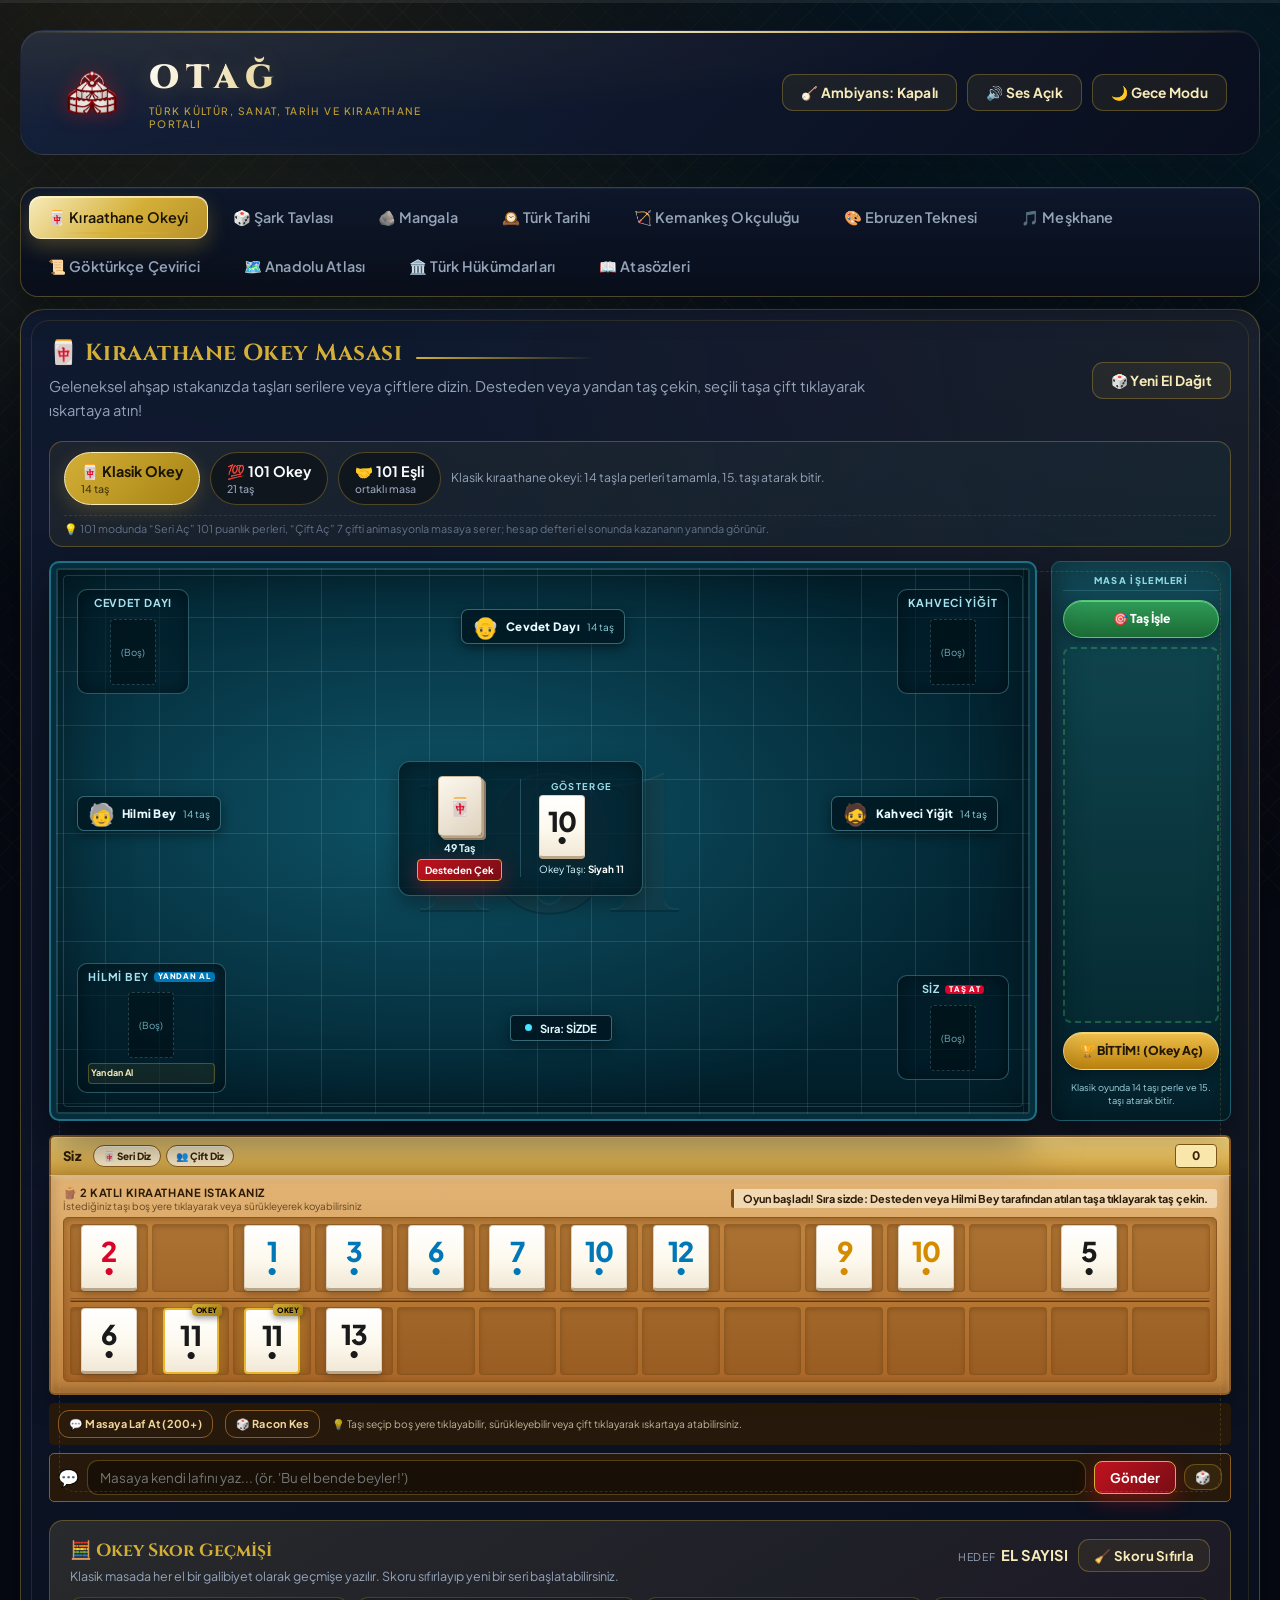
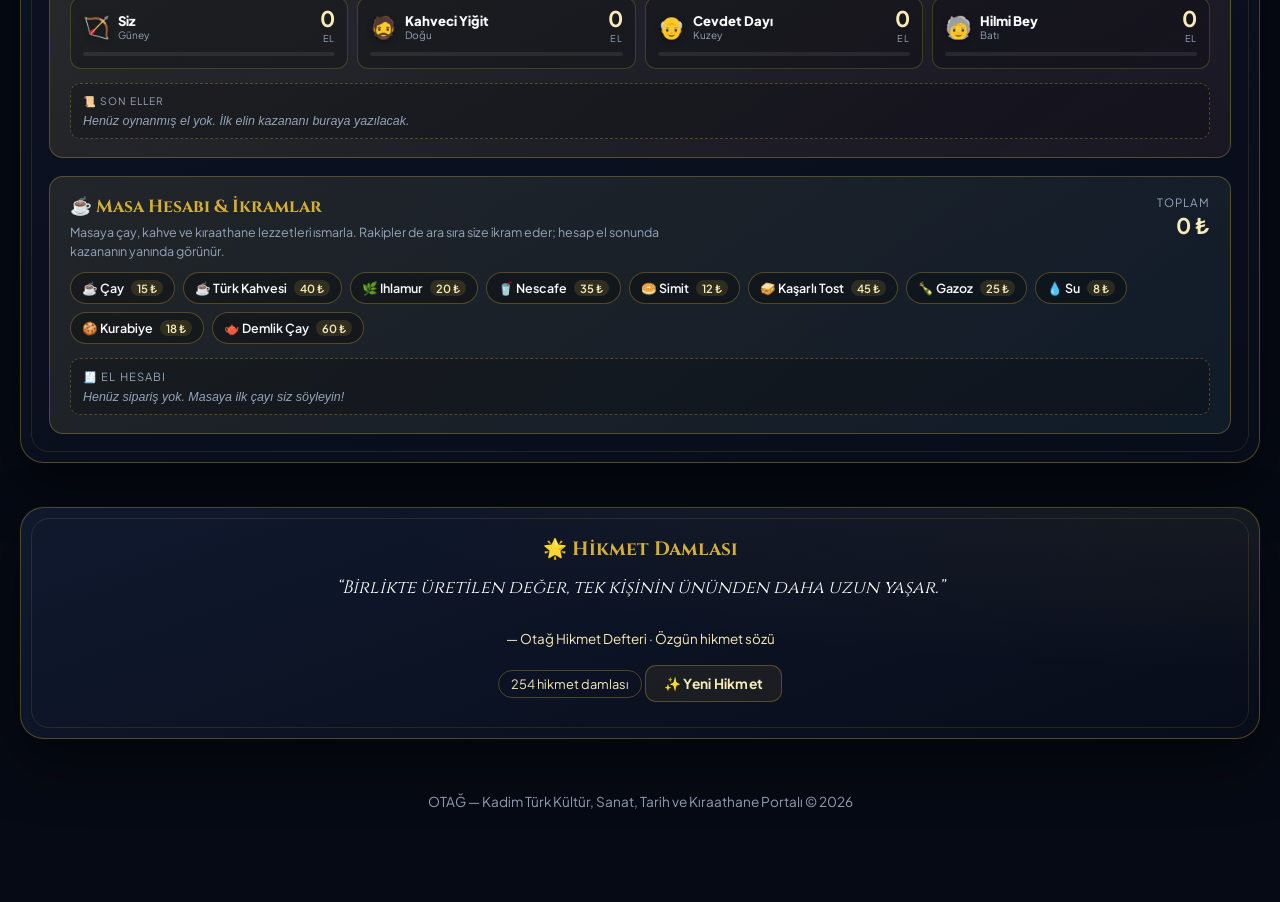
==== commit fc8431d7: "Add files via upload" ====
--- a/index.html
+++ b/index.html
@@ -8,7 +8,8 @@
     <link rel="preconnect" href="https://fonts.googleapis.com">
     <link rel="preconnect" href="https://fonts.gstatic.com" crossorigin>
     <link href="https://fonts.googleapis.com/css2?family=Cinzel:wght@600;700;800;900&family=Marcellus&family=Plus+Jakarta+Sans:wght@300;400;500;600;700;800&family=Amiri:ital,wght@0,400;0,700;1,400&display=swap" rel="stylesheet">
-    <link rel="stylesheet" href="style.css?v=20261104e">
+    <link rel="stylesheet" href="style.css?v=20261104h">
+    <link rel="stylesheet" href="theme-refresh.css?v=20261104i">
 </head>
 <body>
 
@@ -1001,12 +1002,16 @@
     <!-- Betikler -->
     <script src="audio.js"></script>
     <script src="rulers-data.js"></script>
-    <script src="rulers-extra-data.js?v=20261104e"></script>
-    <script src="history-data.js?v=20261104e"></script>
-    <script src="banter-data.js?v=20261104e"></script>
-    <script src="game.js?v=20261104e"></script>
+    <script src="rulers-extra-data.js?v=20261104h"></script>
+    <script src="rulers-period-data.js?v=20261104h"></script>
+    <script src="rulers-period-data-2.js?v=20261104h"></script>
+    <script src="history-data.js?v=20261104h"></script>
+    <script src="banter-data.js?v=20261104h"></script>
+    <script src="bot-names-data.js?v=20261104h"></script>
+    <script src="game.js?v=20261104h"></script>
     <script src="wisdom-data.js"></script>
     <script src="otag-extra-data.js"></script>
-    <script src="app.js?v=20261104e"></script>
+    <script src="app.js?v=20261104h"></script>
+    <script src="easter-eggs.js?v=20261104i"></script>
 </body>
 </html>
--- a/style.css
+++ b/style.css
@@ -5170,3 +5170,127 @@
 .tavla-chat-row {
     display: flex;
 }
+
+/* === EASTER EGGS === */
+.easter-overlay {
+    position: fixed;
+    inset: 0;
+    z-index: 99999;
+    display: flex;
+    align-items: center;
+    justify-content: center;
+    padding: 20px;
+    background: rgba(4, 8, 18, 0.84);
+    backdrop-filter: blur(6px);
+    opacity: 0;
+    visibility: hidden;
+    transition: opacity 0.25s ease, visibility 0.25s ease;
+}
+.easter-overlay.show { opacity: 1; visibility: visible; }
+
+.easter-card {
+    position: relative;
+    width: 100%;
+    max-width: 560px;
+    padding: 34px 28px 28px;
+    border-radius: var(--radius-lg);
+    border: 1px solid var(--border-gold-bright);
+    background: linear-gradient(160deg, rgba(14, 23, 44, 0.98), rgba(8, 13, 26, 0.99));
+    box-shadow: 0 20px 70px rgba(0, 0, 0, 0.75), 0 0 45px var(--gold-glow);
+    text-align: center;
+    overflow: hidden;
+    transform: translateY(14px) scale(0.96);
+    transition: transform 0.3s cubic-bezier(0.2, 0.8, 0.2, 1);
+}
+.easter-overlay.show .easter-card { transform: none; }
+
+.easter-emblem {
+    font-size: 3.2rem;
+    line-height: 1;
+    margin-bottom: 14px;
+    filter: drop-shadow(0 0 18px var(--gold-glow));
+}
+.easter-title {
+    font-family: var(--font-heading);
+    color: var(--gold);
+    font-size: 1.55rem;
+    letter-spacing: 0.06em;
+    margin: 0 0 8px;
+}
+.easter-sub {
+    color: var(--text-main);
+    font-size: 0.98rem;
+    margin: 0 0 16px;
+}
+.easter-quote {
+    margin: 0 0 14px;
+    padding: 12px 14px;
+    border-left: 3px solid var(--gold);
+    border-radius: var(--radius-sm);
+    background: rgba(212, 175, 55, 0.09);
+    color: var(--gold-light);
+    font-style: italic;
+    font-size: 0.92rem;
+    line-height: 1.5;
+    text-align: left;
+}
+.easter-note {
+    color: var(--text-muted);
+    font-size: 0.9rem;
+    line-height: 1.6;
+    margin: 0 0 20px;
+}
+.easter-close {
+    position: relative;
+    z-index: 2;
+    padding: 10px 24px;
+    border-radius: var(--radius-md);
+    font-weight: 700;
+    cursor: pointer;
+}
+.easter-sparkles {
+    position: absolute;
+    inset: 0;
+    overflow: hidden;
+    pointer-events: none;
+}
+.easter-spark {
+    position: absolute;
+    top: -34px;
+    font-size: 1.3rem;
+    animation-name: easterFall;
+    animation-timing-function: linear;
+    animation-fill-mode: forwards;
+    opacity: 0.92;
+}
+@keyframes easterFall {
+    to { transform: translateY(620px) rotate(300deg); opacity: 0; }
+}
+
+.easter-overlay.kirmizi .easter-card {
+    border-color: rgba(255, 92, 92, 0.65);
+    box-shadow: 0 20px 70px rgba(0, 0, 0, 0.75), 0 0 45px var(--kirmizi-glow);
+}
+.easter-overlay.kirmizi .easter-title { color: #ff8a8a; }
+.easter-overlay.kirmizi .easter-quote { border-left-color: var(--kirmizi); background: rgba(193, 18, 31, 0.12); }
+.easter-overlay.turkuaz .easter-card {
+    border-color: rgba(0, 229, 255, 0.45);
+    box-shadow: 0 20px 70px rgba(0, 0, 0, 0.75), 0 0 45px rgba(2, 128, 144, 0.45);
+}
+.easter-overlay.turkuaz .easter-title { color: var(--turkuaz-bright); }
+.easter-overlay.turkuaz .easter-quote { border-left-color: var(--turkuaz); background: rgba(2, 128, 144, 0.14); }
+
+.logo-box.easter-spin .logo-emblem-img { animation: easterEmblemSpin 0.9s ease; }
+@keyframes easterEmblemSpin {
+    0% { transform: rotate(0) scale(1); }
+    50% { transform: rotate(180deg) scale(1.14); }
+    100% { transform: rotate(360deg) scale(1); }
+}
+
+@media (max-width: 520px) {
+    .easter-card { padding: 26px 18px 22px; }
+    .easter-title { font-size: 1.22rem; }
+    .easter-emblem { font-size: 2.6rem; }
+    .easter-quote { font-size: 0.86rem; }
+    .easter-note { font-size: 0.84rem; }
+}
--- a/theme-refresh.css
+++ b/theme-refresh.css
@@ -0,0 +1,288 @@
+/* ========================================================
+   OTAĞ — ARAYÜZ TAZELEME: SARAY REVAKI (v3.1)
+   style.css'in üzerine binen görsel katman.
+   Lacivert gece + varak altın + turkuaz vurgu kimliğini korur.
+   ======================================================== */
+
+/* ── 1. Zemin: çini esintili ışık ve ince altın tarama ───────── */
+body {
+    background-color: #060a14;
+    background-image:
+        radial-gradient(ellipse at 12% 6%, rgba(212, 175, 55, 0.12) 0%, transparent 44%),
+        radial-gradient(ellipse at 88% 10%, rgba(2, 128, 144, 0.14) 0%, transparent 46%),
+        radial-gradient(ellipse at 50% 102%, rgba(193, 18, 31, 0.11) 0%, transparent 55%),
+        repeating-linear-gradient(45deg, rgba(212, 175, 55, 0.028) 0 1px, transparent 1px 24px),
+        repeating-linear-gradient(-45deg, rgba(212, 175, 55, 0.028) 0 1px, transparent 1px 24px);
+    background-attachment: fixed;
+}
+
+body.light-theme {
+    background-color: #f6f1e6;
+    background-image:
+        radial-gradient(ellipse at 12% 6%, rgba(155, 120, 17, 0.10) 0%, transparent 44%),
+        radial-gradient(ellipse at 88% 10%, rgba(2, 128, 144, 0.08) 0%, transparent 46%),
+        radial-gradient(ellipse at 50% 102%, rgba(166, 16, 27, 0.06) 0%, transparent 55%),
+        repeating-linear-gradient(45deg, rgba(155, 120, 17, 0.05) 0 1px, transparent 1px 24px),
+        repeating-linear-gradient(-45deg, rgba(155, 120, 17, 0.05) 0 1px, transparent 1px 24px);
+}
+
+/* İnce, altın tonda kaydırma çubuğu */
+* {
+    scrollbar-width: thin;
+    scrollbar-color: var(--gold-dark) transparent;
+}
+::-webkit-scrollbar { width: 10px; height: 10px; }
+::-webkit-scrollbar-track { background: transparent; }
+::-webkit-scrollbar-thumb {
+    background: linear-gradient(180deg, var(--gold-dark), #4a3a0a);
+    border: 2px solid var(--bg-base);
+    border-radius: 999px;
+}
+::-webkit-scrollbar-thumb:hover { background: linear-gradient(180deg, var(--gold), var(--gold-dark)); }
+
+/* ── 2. Başlık: saray sancağı ───────────────────────────────── */
+.portal-header {
+    position: relative;
+    overflow: hidden;
+    padding: 24px 32px;
+    border-radius: 24px;
+    background:
+        radial-gradient(ellipse at 0% 0%, rgba(212, 175, 55, 0.10), transparent 55%),
+        linear-gradient(135deg, rgba(20, 32, 60, 0.96), rgba(9, 15, 29, 0.97));
+}
+body.light-theme .portal-header {
+    background:
+        radial-gradient(ellipse at 0% 0%, rgba(155, 120, 17, 0.10), transparent 55%),
+        linear-gradient(135deg, rgba(255, 255, 255, 0.97), rgba(246, 241, 230, 0.98));
+}
+.portal-header::before {
+    content: '';
+    position: absolute;
+    inset: 0 0 auto;
+    height: 2px;
+    background: linear-gradient(90deg, transparent, var(--gold), #fff6cf, var(--gold), transparent);
+    opacity: 0.9;
+}
+.portal-header::after {
+    content: '';
+    position: absolute;
+    inset: auto 0 0;
+    height: 1px;
+    background: linear-gradient(90deg, transparent, var(--border-gold), transparent);
+}
+
+.logo-emblem-img {
+    border-radius: 12px;
+    transition: transform var(--transition-smooth), filter var(--transition-smooth);
+}
+.logo-box:hover .logo-emblem-img {
+    transform: translateY(-2px) scale(1.04);
+    filter: drop-shadow(0 0 16px rgba(212, 175, 55, 0.55));
+}
+
+.logo-text h1 {
+    letter-spacing: 8px;
+    text-shadow: 0 2px 22px rgba(212, 175, 55, 0.22);
+    animation-duration: 9s;
+}
+.logo-text p {
+    margin-top: 4px;
+    font-size: 0.64rem;
+    letter-spacing: 0.14em;
+    text-transform: uppercase;
+    color: var(--gold);
+    opacity: 0.9;
+    max-width: 46ch;
+}
+
+/* ── 3. Navigasyon: revak kemerli sekme şeridi ──────────────── */
+.portal-nav {
+    position: relative;
+    display: flex;
+    flex-wrap: wrap;
+    gap: 6px;
+    padding: 8px;
+    border-radius: 18px;
+    border: 1px solid var(--border-gold);
+    background: linear-gradient(180deg, rgba(14, 23, 44, 0.92), rgba(8, 13, 25, 0.94));
+    box-shadow: inset 0 1px 0 rgba(255, 255, 255, 0.05), 0 10px 30px rgba(0, 0, 0, 0.35);
+}
+body.light-theme .portal-nav {
+    background: linear-gradient(180deg, rgba(255, 255, 255, 0.96), rgba(246, 241, 230, 0.96));
+    box-shadow: inset 0 1px 0 rgba(255, 255, 255, 0.8), 0 8px 24px rgba(100, 80, 50, 0.10);
+}
+.nav-btn {
+    border-radius: 12px;
+    border: 1px solid transparent;
+    color: var(--text-muted);
+    font-weight: 600;
+    letter-spacing: 0.01em;
+    transition: color var(--transition-fast), background var(--transition-fast),
+                border-color var(--transition-fast), transform var(--transition-fast), box-shadow var(--transition-fast);
+}
+.nav-btn:hover {
+    color: var(--gold-light);
+    background: rgba(212, 175, 55, 0.08);
+    border-color: rgba(212, 175, 55, 0.24);
+    transform: translateY(-1px);
+}
+.nav-btn.active {
+    color: #1b1300;
+    background: linear-gradient(135deg, #f7ebba, var(--gold) 55%, #b8912a);
+    border-color: rgba(255, 246, 207, 0.8);
+    box-shadow: 0 8px 20px rgba(212, 175, 55, 0.28), inset 0 1px 0 rgba(255, 255, 255, 0.6);
+}
+body.light-theme .nav-btn.active {
+    color: #fffdf5;
+    background: linear-gradient(135deg, var(--gold), #7c5f0c);
+    border-color: rgba(155, 120, 17, 0.5);
+}
+
+/* ── 4. Kartlar: çift çerçeve ve revak köşeleri ─────────────── */
+.seljuk-card {
+    position: relative;
+    border-radius: 24px;
+    border: 1px solid var(--border-gold);
+    background:
+        radial-gradient(ellipse at 100% 0%, rgba(212, 175, 55, 0.06), transparent 50%),
+        linear-gradient(160deg, rgba(16, 26, 48, 0.96), rgba(8, 13, 26, 0.97));
+    box-shadow: 0 22px 55px rgba(0, 0, 0, 0.5), 0 0 1px rgba(212, 175, 55, 0.3);
+    transition: transform var(--transition-smooth), border-color var(--transition-smooth), box-shadow var(--transition-smooth);
+}
+body.light-theme .seljuk-card {
+    background:
+        radial-gradient(ellipse at 100% 0%, rgba(155, 120, 17, 0.06), transparent 50%),
+        linear-gradient(160deg, rgba(255, 255, 255, 0.98), rgba(249, 245, 237, 0.98));
+    box-shadow: 0 16px 40px rgba(100, 80, 50, 0.12);
+}
+.seljuk-card::before {
+    content: '';
+    position: absolute;
+    inset: 10px;
+    border: 1px solid rgba(212, 175, 55, 0.14);
+    border-radius: 18px;
+    pointer-events: none;
+}
+body.light-theme .seljuk-card::before { border-color: rgba(155, 120, 17, 0.16); }
+.seljuk-card:hover {
+    border-color: var(--border-gold-bright);
+    transform: translateY(-2px);
+    box-shadow: 0 30px 65px rgba(0, 0, 0, 0.55), 0 0 42px rgba(212, 175, 55, 0.10);
+}
+
+.card-title {
+    letter-spacing: 0.02em;
+}
+.card-title::after {
+    content: '';
+    display: block;
+    width: 72px;
+    height: 2px;
+    margin-top: 10px;
+    border-radius: 2px;
+    background: linear-gradient(90deg, var(--gold), rgba(212, 175, 55, 0));
+}
+body.light-theme .card-title::after { background: linear-gradient(90deg, var(--gold), transparent); }
+.card-desc { line-height: 1.65; }
+
+/* ── 5. Düğmeler: varak parıltısı ───────────────────────────── */
+.btn-ottoman {
+    position: relative;
+    overflow: hidden;
+    border-radius: 11px;
+    font-weight: 700;
+    letter-spacing: 0.02em;
+    transition: transform var(--transition-fast), box-shadow var(--transition-fast),
+                border-color var(--transition-fast), background var(--transition-fast);
+}
+.btn-ottoman::after {
+    content: '';
+    position: absolute;
+    top: 0;
+    left: -130%;
+    width: 55%;
+    height: 100%;
+    background: linear-gradient(100deg, transparent, rgba(255, 255, 255, 0.30), transparent);
+    transform: skewX(-18deg);
+    transition: left 0.55s ease;
+    pointer-events: none;
+}
+.btn-ottoman:hover::after { left: 140%; }
+.btn-ottoman:hover {
+    transform: translateY(-1px);
+    box-shadow: 0 8px 22px rgba(0, 0, 0, 0.35), 0 0 0 1px var(--border-gold-bright);
+}
+.btn-ottoman:active { transform: translateY(0) scale(0.99); }
+
+.okey-mode-btn {
+    border-radius: 999px;
+    transition: transform var(--transition-fast), box-shadow var(--transition-fast), background var(--transition-fast);
+}
+.okey-mode-btn:hover { transform: translateY(-1px); }
+.okey-mode-btn.active { box-shadow: 0 6px 18px rgba(212, 175, 55, 0.22); }
+
+/* ── 6. Sohbet kutuları ve odak halkaları ───────────────────── */
+#okeyCustomChatInput,
+#tavlaChatInput,
+#mangalaChatInput {
+    border-radius: 11px;
+    border: 1px solid var(--border-gold);
+    background: rgba(0, 0, 0, 0.35);
+    color: var(--text-main);
+    transition: border-color var(--transition-fast), box-shadow var(--transition-fast), background var(--transition-fast);
+}
+body.light-theme #okeyCustomChatInput,
+body.light-theme #tavlaChatInput,
+body.light-theme #mangalaChatInput {
+    background: #ffffff;
+}
+#okeyCustomChatInput:focus,
+#tavlaChatInput:focus,
+#mangalaChatInput:focus {
+    outline: none;
+    border-color: var(--gold);
+    background: rgba(0, 0, 0, 0.48);
+    box-shadow: 0 0 0 3px rgba(212, 175, 55, 0.16);
+}
+body.light-theme #okeyCustomChatInput:focus,
+body.light-theme #tavlaChatInput:focus,
+body.light-theme #mangalaChatInput:focus {
+    background: #ffffff;
+}
+
+:where(button, input, textarea, select, a, [tabindex]):focus-visible {
+    outline: 2px solid var(--gold);
+    outline-offset: 3px;
+    border-radius: 8px;
+}
+
+/* ── 7. Bölüm geçişi ────────────────────────────────────────── */
+.app-section.active {
+    animation: otagSectionRise 0.45s cubic-bezier(0.2, 0.7, 0.2, 1);
+}
+@keyframes otagSectionRise {
+    from { opacity: 0; transform: translateY(10px); }
+    to { opacity: 1; transform: translateY(0); }
+}
+
+/* ── 8. Mobil uyum ──────────────────────────────────────────── */
+@media (max-width: 720px) {
+    .portal-wrapper { padding: 14px 12px 64px; gap: 16px; }
+    .portal-header { padding: 16px; border-radius: 18px; }
+    .logo-text h1 { font-size: 1.7rem; letter-spacing: 5px; }
+    .logo-text p { font-size: 0.6rem; letter-spacing: 0.04em; }
+    .portal-nav { border-radius: 14px; padding: 6px; gap: 5px; }
+    .nav-btn { font-size: 0.78rem; padding: 8px 10px; }
+    .seljuk-card { border-radius: 18px; }
+    .seljuk-card::before { inset: 7px; border-radius: 14px; }
+    .card-title::after { width: 54px; }
+}
+
+@media (prefers-reduced-motion: reduce) {
+    .app-section.active { animation: none; }
+    .btn-ottoman::after { display: none; }
+    .seljuk-card:hover,
+    .btn-ottoman:hover,
+    .nav-btn:hover,
+    .okey-mode-btn:hover { transform: none; }
+}
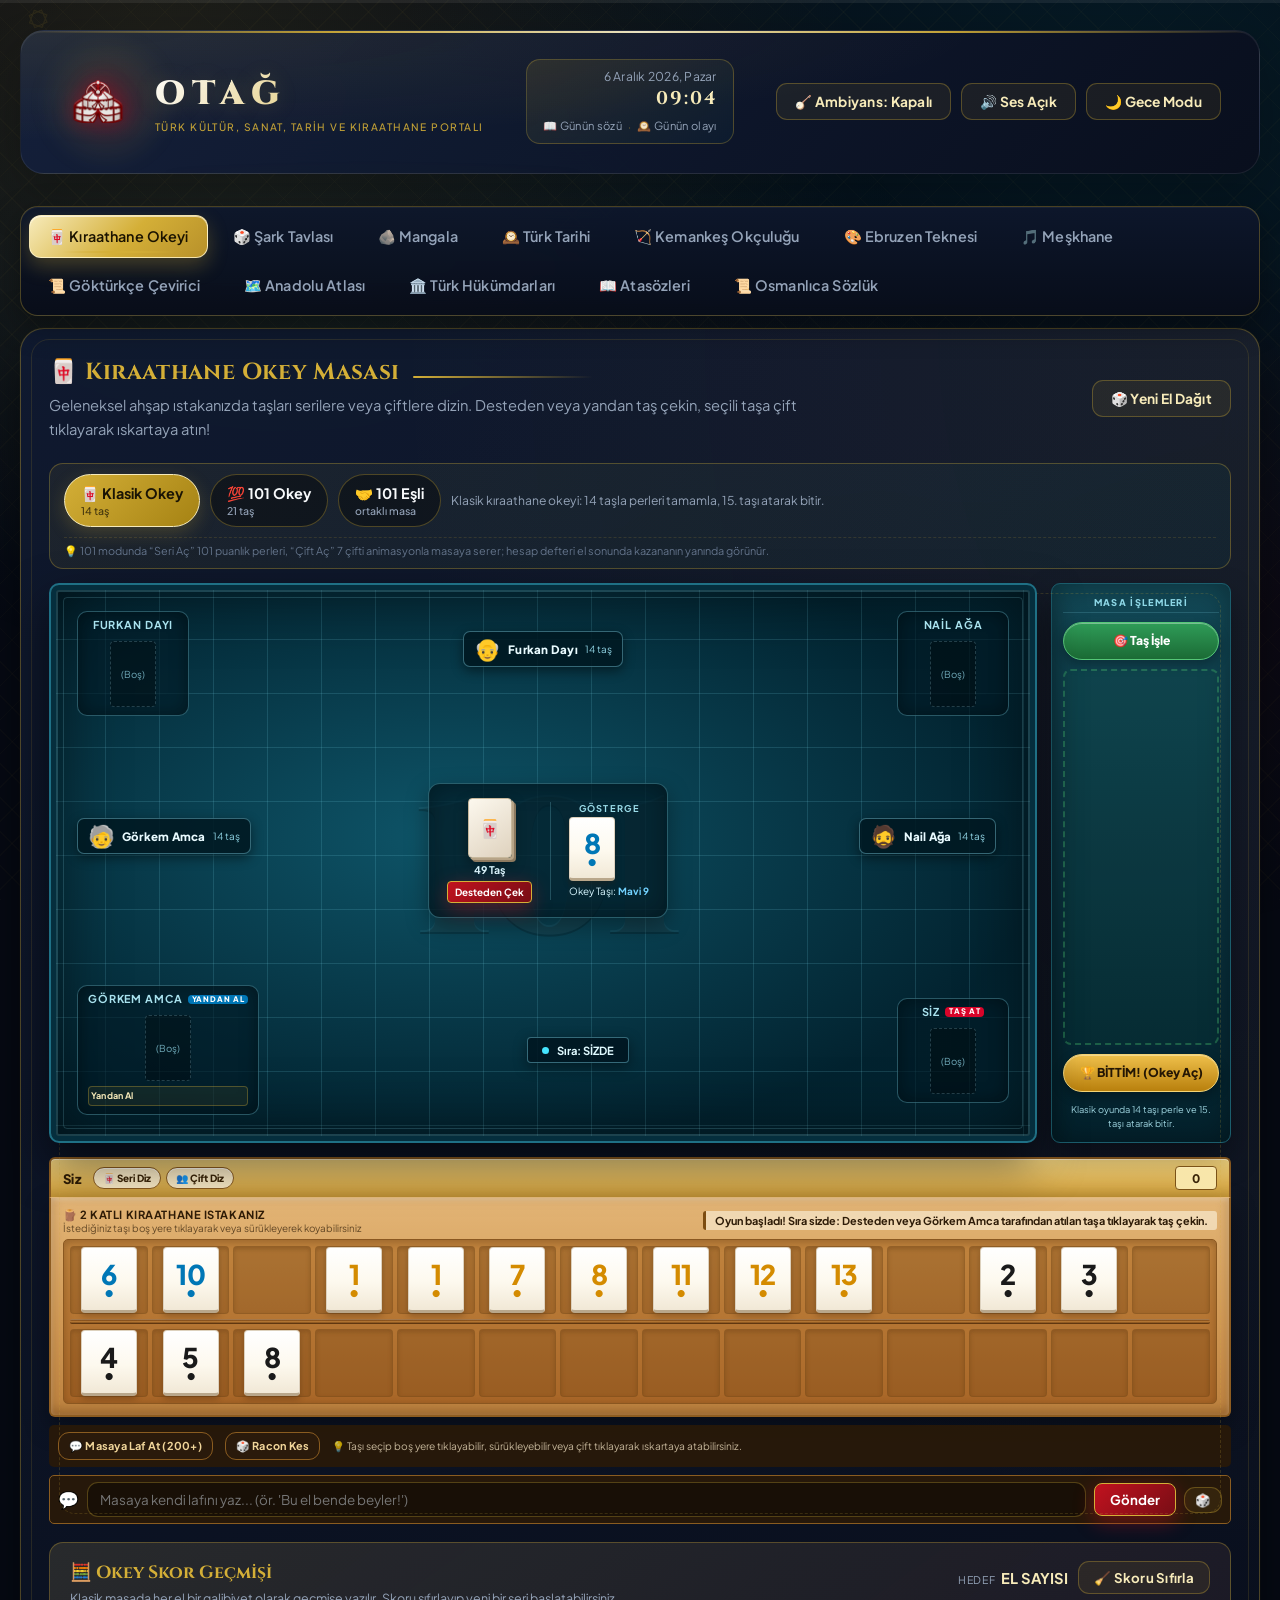
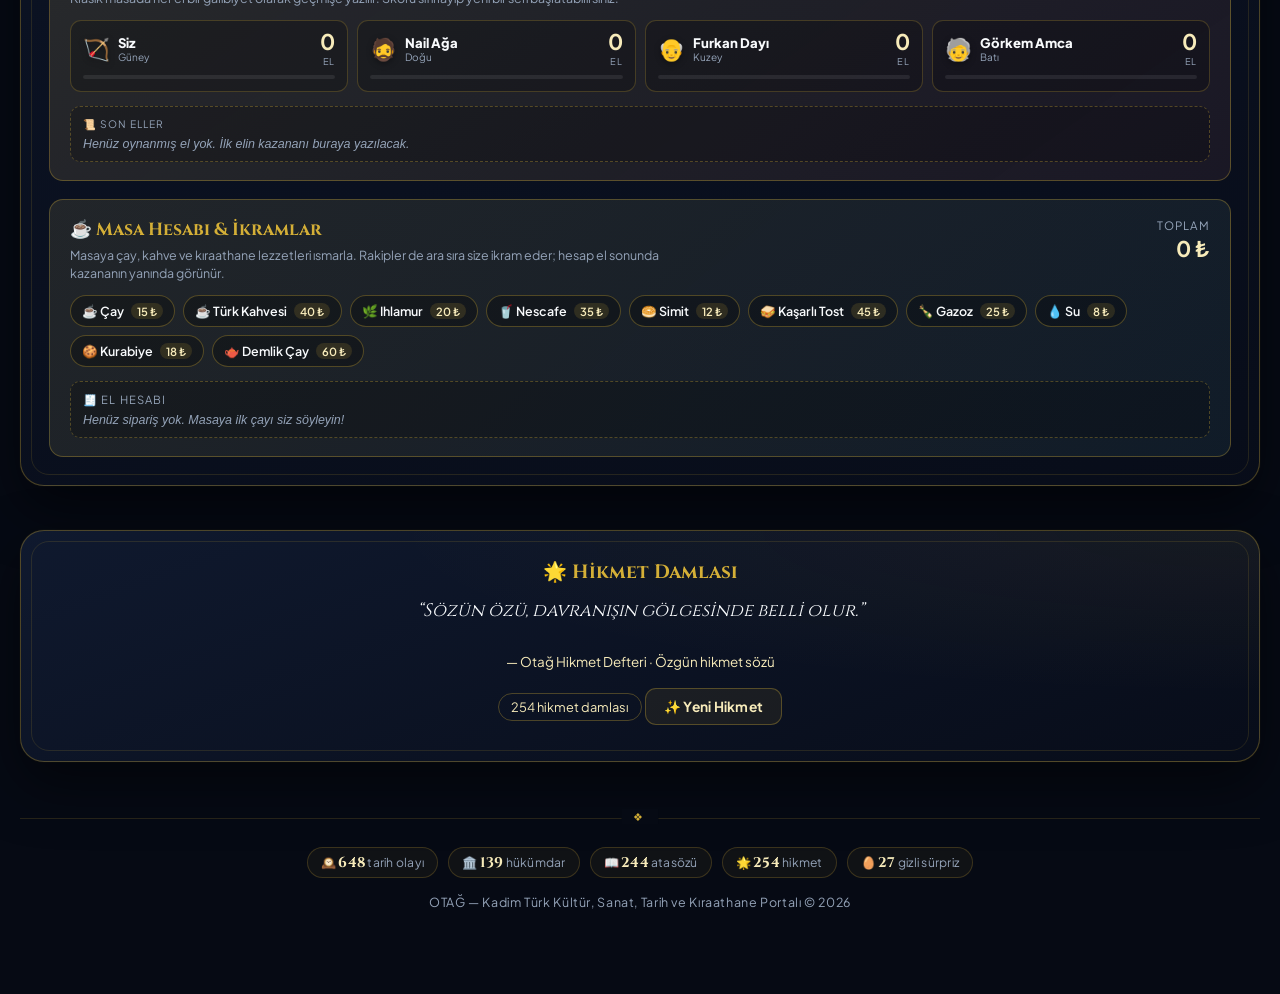
==== commit da58660b: "Add files via upload" ====
--- a/index.html
+++ b/index.html
@@ -9,7 +9,7 @@
     <link rel="preconnect" href="https://fonts.gstatic.com" crossorigin>
     <link href="https://fonts.googleapis.com/css2?family=Cinzel:wght@600;700;800;900&family=Marcellus&family=Plus+Jakarta+Sans:wght@300;400;500;600;700;800&family=Amiri:ital,wght@0,400;0,700;1,400&display=swap" rel="stylesheet">
     <link rel="stylesheet" href="style.css?v=20261104h">
-    <link rel="stylesheet" href="theme-refresh.css?v=20261104i">
+    <link rel="stylesheet" href="theme-refresh.css?v=20261113d">
 </head>
 <body>
 
@@ -23,10 +23,20 @@
         <!-- Başlık & Saray Sancağı -->
         <header class="portal-header">
             <div class="logo-box">
-                <img class="logo-emblem-img" src="PageLogo.png" alt="OTAĞ çadır arması">
+                <img class="logo-emblem-img" src="PageLogo.png?v=20261113b" alt="OTAĞ çadır arması" width="78" height="54" decoding="async" fetchpriority="high">
                 <div class="logo-text">
                     <h1>OTAĞ</h1>
                     <p>Türk Kültür, Sanat, Tarih ve Kıraathane Portalı</p>
+                </div>
+            </div>
+
+            <div class="header-dateline" aria-label="Bugünün tarihi ve saat">
+                <span id="headerDateText">Tarih yükleniyor…</span>
+                <strong id="headerClockText">--:--</strong>
+                <div class="header-daily" role="group" aria-label="Günün sözü ve günün olayı">
+                    <button type="button" class="header-daily-link" data-daily-target="tab-atsozu" data-daily-focus="atsozuDaily" title="Günün atasözüne git">📖 Günün sözü</button>
+                    <span class="header-daily-sep" aria-hidden="true">·</span>
+                    <button type="button" class="header-daily-link" data-daily-target="tab-tarih" data-daily-focus="tarihDaily" title="Günün tarih olayına git">🕰️ Günün olayı</button>
                 </div>
             </div>
 
@@ -39,7 +49,7 @@
 
         <!-- Navigasyon Çubuğu -->
         <nav class="portal-nav" aria-label="Uygulama bölümleri">
-            <button class="nav-btn active" data-tab="tab-okey">🀄 Kıraathane Okeyi</button>
+            <button class="nav-btn active" data-tab="tab-okey" aria-current="true">🀄 Kıraathane Okeyi</button>
             <button class="nav-btn" data-tab="tab-tavla">🎲 Şark Tavlası</button>
             <button class="nav-btn" data-tab="tab-mangala">🪨 Mangala</button>
             <button class="nav-btn" data-tab="tab-tarih">🕰️ Türk Tarihi</button>
@@ -50,6 +60,7 @@
             <button class="nav-btn" data-tab="tab-atlas">🗺️ Anadolu Atlası</button>
             <button class="nav-btn" data-tab="tab-rulers">🏛️ Türk Hükümdarları</button>
             <button class="nav-btn" data-tab="tab-atsozu">📖 Atasözleri</button>
+            <button class="nav-btn" data-tab="tab-sozluk">📜 Osmanlıca Sözlük</button>
         </nav>
 
         <!-- 1. KIRAATHANE OKEY SALONU -->
@@ -396,7 +407,17 @@
                         <h2 class="card-title">🕰️ Türk Tarihi Zaman Tüneli</h2>
                         <p class="card-desc">Bozkırın ilk devletlerinden Cumhuriyet’e uzanan süreci dönem dönem okuyun. Her dönem; siyasi olaylar, kurumlar, savaşlar ve kültürel mirasla birlikte anlatılır.</p>
                     </div>
-                    <div class="tarih-count-badge" id="tarihCount">8 dönem yükleniyor…</div>
+                    <div class="tarih-count-badge" id="tarihCount">Dönemler yükleniyor…</div>
+                </div>
+
+                <div class="tarih-toolbar">
+                    <div class="tarih-search">
+                        <span aria-hidden="true">🔍</span>
+                        <input id="tarihSearch" type="search" placeholder="Yıl, olay, kişi veya yer ara… (648 olay)" autocomplete="off" aria-label="Türk tarihi olaylarında ara">
+                        <button id="tarihSearchClear" class="tarih-search-clear" type="button" hidden aria-label="Aramayı temizle">✕</button>
+                    </div>
+                    <button id="btnTarihRandom" class="btn-ottoman" type="button">🎲 Rastgele olay</button>
+                    <span id="tarihSearchCount" class="tarih-search-count" aria-live="polite"></span>
                 </div>
 
                 <div class="tarih-era-nav" id="tarihEraNav" role="tablist" aria-label="Türk tarihi dönemleri"></div>
@@ -406,6 +427,8 @@
                     <h3 id="tarihTitle">Bozkırın İlk Büyük Türk İmparatorluğu</h3>
                     <p id="tarihSummary">Dönem seçildiğinde tarihî olaylar burada görünecek.</p>
                 </div>
+
+                <div class="tarih-daily" id="tarihDaily" hidden></div>
 
                 <div class="tarih-events" id="tarihEvents"></div>
 
@@ -848,6 +871,7 @@
                 <h2 class="card-title" style="justify-content:center;">📖 Türk Atasözleri & Deyimler Hazinesi</h2>
                 <p class="card-desc">Anlamları ve konu başlıklarıyla genişletilmiş atasözü arşivi.</p>
                 <p id="atsozuCount" class="content-count-badge">Atasözü arşivi yükleniyor…</p>
+                <button id="atsozuDaily" class="atsozu-daily" type="button">📅 Günün sözü yükleniyor…</button>
                 <div class="atsozu-search-row">
                     <input id="atsozuSearch" type="search" class="ruler-search-input" placeholder="Söz veya anlam içinde ara…">
                     <button id="btnCopyAtsozu" class="btn-ottoman">📋 Sözü kopyala</button>
@@ -866,6 +890,10 @@
                     <div class="atsozu-text" id="atsozuText">"Damlaya damlaya göl olur."</div>
                     <div class="atsozu-meaning" id="atsozuMeaning">Küçük birikimlerin zamanla büyük sonuçlar doğuracağını ve tasarrufun önemini anlatır.</div>
                     <div class="atsozu-category" id="atsozuCategory">💪 Emek & Alın Teri</div>
+                    <div class="atsozu-card-actions">
+                        <button id="btnFavAtsozu" class="atsozu-fav-btn" type="button" aria-pressed="false">☆ Favorilere ekle</button>
+                        <span id="atsozuFavCount" class="atsozu-fav-count"></span>
+                    </div>
                 </div>
                 <div style="margin-top:20px;">
                     <button id="btnNewAtsozu" class="btn-action-turk">🎲 Yeni Atasözü Getir</button>
@@ -893,6 +921,29 @@
             </div>
         </section>
 
+        <!-- OSMANLICA SÖZLÜK -->
+        <section id="tab-sozluk" class="app-section">
+            <div class="seljuk-card sozluk-card">
+                <h2 class="card-title">📜 Osmanlıca Sözlük</h2>
+                <p class="card-desc">Osmanlı Türkçesinde kullanılan kelimeler; Latin harfleriyle okunuşları, bugünkü Türkçe karşılıkları ve kökenleriyle.</p>
+                <p id="sozlukCount" class="content-count-badge">Sözlük yükleniyor…</p>
+
+                <div class="sozluk-intro">
+                    <p>Osmanlı Türkçesi, Arap harfleriyle yazılan ve Türkçe iskelet üzerine Arapça–Farsça kelimelerle örülmüş bir yazı dilidir. Sarayda ve divanda Farsça, ilimde ve hukukta Arapça ağırlıklıydı; halk dilinde Rumca, Ermenice ve Slavca sözler de yaşadı. Tanzimat’tan sonra İtalyanca ve Fransızcadan yeni kelimeler girdi. Aşağıdaki kelimeler Latin harfleriyle okunuşlarıyla (â, î, û uzun ünlüleri korunarak) ve bugünkü karşılıklarıyla verilmiştir.</p>
+                </div>
+                <div class="sozluk-langs" id="sozlukLangs"></div>
+
+                <div class="atsozu-search-row sozluk-search-row">
+                    <input id="sozlukSearch" type="search" class="ruler-search-input" placeholder="Kelime, okunuş veya anlam ara… (örn. vezir, hükûmet, kalem)" autocomplete="off">
+                    <button id="sozlukClear" class="btn-ottoman" type="button" hidden>Temizle</button>
+                </div>
+                <div class="atsozu-filters-row sozluk-filters" id="sozlukFilters" role="group" aria-label="Köken filtresi"></div>
+                <p id="sozlukSearchCount" class="sozluk-search-count" aria-live="polite"></p>
+                <ul id="sozlukList" class="sozluk-list" aria-live="polite"></ul>
+                <p id="sozlukEmpty" class="sozluk-empty" hidden>Aradığın kelime bulunamadı. Farklı bir yazım veya köken filtresi dene.</p>
+            </div>
+        </section>
+
         <!-- Bilgelik Damlası -->
         <div class="seljuk-card wisdom-card">
             <h3 class="wisdom-title">🌟 Hikmet Damlası</h3>
@@ -905,6 +956,7 @@
         </div>
 
         <footer class="portal-footer">
+            <div class="footer-stats" id="footerStats" aria-label="İçerik özeti"></div>
             <p>OTAĞ — Kadim Türk Kültür, Sanat, Tarih ve Kıraathane Portalı &copy; 2026</p>
         </footer>
     </div>
@@ -1005,13 +1057,14 @@
     <script src="rulers-extra-data.js?v=20261104h"></script>
     <script src="rulers-period-data.js?v=20261104h"></script>
     <script src="rulers-period-data-2.js?v=20261104h"></script>
-    <script src="history-data.js?v=20261104h"></script>
+    <script src="history-data.js?v=20261104k"></script>
+    <script src="sozluk-data.js?v=20261113b"></script>
     <script src="banter-data.js?v=20261104h"></script>
     <script src="bot-names-data.js?v=20261104h"></script>
-    <script src="game.js?v=20261104h"></script>
+    <script src="game.js?v=20261104j"></script>
     <script src="wisdom-data.js"></script>
     <script src="otag-extra-data.js"></script>
-    <script src="app.js?v=20261104h"></script>
-    <script src="easter-eggs.js?v=20261104i"></script>
+    <script src="app.js?v=20261113e"></script>
+    <script src="easter-eggs.js?v=20261104j"></script>
 </body>
 </html>
--- a/theme-refresh.css
+++ b/theme-refresh.css
@@ -286,3 +286,565 @@
     .nav-btn:hover,
     .okey-mode-btn:hover { transform: none; }
 }
+
+/* ── 9. Detay katmanı: tarih şeridi, arama, günün olayı ─────── */
+.header-dateline {
+    display: flex;
+    flex-direction: column;
+    align-items: flex-end;
+    gap: 2px;
+    padding: 8px 16px;
+    border: 1px solid rgba(212, 175, 55, 0.28);
+    border-radius: 14px;
+    background: linear-gradient(150deg, rgba(212, 175, 55, 0.12), rgba(2, 128, 144, 0.06));
+    color: var(--text-muted);
+    font-size: 0.76rem;
+    letter-spacing: 0.02em;
+    line-height: 1.35;
+    text-align: right;
+}
+.header-dateline strong {
+    font-family: var(--font-heading);
+    font-size: 1.15rem;
+    letter-spacing: 0.1em;
+    color: var(--gold-light);
+    font-variant-numeric: tabular-nums;
+}
+body.light-theme .header-dateline {
+    background: linear-gradient(150deg, rgba(155, 120, 17, 0.1), rgba(2, 128, 144, 0.05));
+}
+
+.tarih-toolbar {
+    display: flex;
+    align-items: center;
+    justify-content: center;
+    gap: 10px;
+    flex-wrap: wrap;
+    margin: 18px 0 4px;
+}
+.tarih-search {
+    position: relative;
+    display: flex;
+    align-items: center;
+    gap: 8px;
+    flex: 1 1 300px;
+    max-width: 540px;
+    padding: 0 14px;
+    border: 1px solid rgba(212, 175, 55, 0.34);
+    border-radius: 999px;
+    background: rgba(6, 10, 20, 0.55);
+    color: var(--text-dim);
+    transition: border-color var(--transition-fast), box-shadow var(--transition-fast);
+}
+.tarih-search:focus-within {
+    border-color: var(--gold);
+    box-shadow: 0 0 0 3px rgba(212, 175, 55, 0.14), 0 0 18px rgba(212, 175, 55, 0.12);
+}
+.tarih-search input {
+    flex: 1;
+    min-width: 0;
+    padding: 12px 0;
+    background: transparent;
+    border: 0;
+    outline: 0;
+    color: var(--text-main);
+    font: inherit;
+    font-size: 0.9rem;
+}
+.tarih-search input::placeholder { color: var(--text-dim); }
+.tarih-search input::-webkit-search-cancel-button { display: none; }
+.tarih-search-clear {
+    display: inline-flex;
+    align-items: center;
+    justify-content: center;
+    width: 24px;
+    height: 24px;
+    border: 1px solid rgba(212, 175, 55, 0.35);
+    border-radius: 50%;
+    background: transparent;
+    color: var(--gold-light);
+    font-size: 0.7rem;
+    cursor: pointer;
+    transition: all var(--transition-fast);
+}
+.tarih-search-clear[hidden] { display: none; }
+.tarih-search-clear:hover { background: var(--gold); color: #080d1a; }
+body.light-theme .tarih-search { background: rgba(255, 255, 255, 0.75); }
+
+.tarih-search-count {
+    min-height: 1.2em;
+    color: var(--gold-light);
+    font-size: 0.8rem;
+    letter-spacing: 0.03em;
+}
+
+.tarih-era-btn {
+    display: inline-flex;
+    align-items: center;
+    gap: 7px;
+}
+.tarih-era-count {
+    display: inline-flex;
+    align-items: center;
+    justify-content: center;
+    min-width: 24px;
+    padding: 1px 7px;
+    border-radius: 999px;
+    background: rgba(212, 175, 55, 0.16);
+    color: var(--gold-light);
+    font-size: 0.7rem;
+    font-style: normal;
+    font-weight: 700;
+    font-variant-numeric: tabular-nums;
+}
+.tarih-era-btn.active .tarih-era-count,
+.tarih-era-btn:hover .tarih-era-count {
+    background: rgba(8, 13, 26, 0.18);
+    color: #080d1a;
+}
+
+.tarih-daily {
+    position: relative;
+    margin: 6px 0 22px;
+    padding: 16px 20px;
+    border: 1px solid rgba(212, 175, 55, 0.32);
+    border-left: 4px solid var(--gold);
+    border-radius: 16px;
+    background:
+        radial-gradient(ellipse at 100% 0%, rgba(2, 128, 144, 0.14), transparent 58%),
+        linear-gradient(135deg, rgba(212, 175, 55, 0.08), rgba(255, 255, 255, 0.02));
+}
+body.light-theme .tarih-daily {
+    background:
+        radial-gradient(ellipse at 100% 0%, rgba(2, 128, 144, 0.08), transparent 58%),
+        linear-gradient(135deg, rgba(155, 120, 17, 0.07), rgba(255, 255, 255, 0.72));
+}
+.tarih-daily-head {
+    display: flex;
+    justify-content: space-between;
+    align-items: baseline;
+    gap: 12px;
+    flex-wrap: wrap;
+    margin-bottom: 8px;
+}
+.tarih-daily-label {
+    font-family: var(--font-heading);
+    font-size: 0.76rem;
+    letter-spacing: 0.16em;
+    text-transform: uppercase;
+    color: var(--gold);
+}
+.tarih-daily-date { color: var(--text-dim); font-size: 0.76rem; }
+.tarih-daily-body {
+    display: flex;
+    gap: 14px;
+    align-items: flex-start;
+}
+.tarih-daily-year {
+    flex: 0 0 auto;
+    padding: 4px 10px;
+    border-radius: 8px;
+    background: rgba(212, 175, 55, 0.14);
+    border: 1px solid rgba(212, 175, 55, 0.28);
+    color: var(--gold-light);
+    font-family: var(--font-heading);
+    font-size: 0.82rem;
+    white-space: nowrap;
+}
+.tarih-daily-body h4 { font-size: 1rem; color: var(--text-main); margin-bottom: 4px; }
+.tarih-daily-body p { font-size: 0.86rem; color: var(--text-muted); line-height: 1.65; }
+.tarih-daily-foot {
+    display: flex;
+    justify-content: space-between;
+    align-items: center;
+    gap: 12px;
+    flex-wrap: wrap;
+    margin-top: 12px;
+    font-size: 0.76rem;
+    color: var(--text-dim);
+}
+.tarih-daily-go {
+    padding: 6px 12px;
+    border: 1px solid rgba(212, 175, 55, 0.4);
+    border-radius: 999px;
+    background: transparent;
+    color: var(--gold-light);
+    font-size: 0.76rem;
+    cursor: pointer;
+    transition: all var(--transition-fast);
+}
+.tarih-daily-go:hover { background: var(--gold); color: #080d1a; border-color: var(--gold); }
+
+.tarih-event {
+    transition: border-color var(--transition-fast), background var(--transition-fast), transform var(--transition-fast);
+}
+.tarih-event:hover {
+    border-color: rgba(212, 175, 55, 0.36);
+    background: rgba(212, 175, 55, 0.05);
+    transform: translateX(2px);
+}
+.tarih-event { scroll-margin: 40px; }
+.tarih-event.is-clickable { cursor: pointer; }
+.tarih-event.is-target {
+    animation: tarihTargetPulse 4s ease-out forwards;
+}
+@keyframes tarihTargetPulse {
+    0% { border-color: var(--gold); background: rgba(212, 175, 55, 0.22); box-shadow: 0 0 0 2px rgba(212, 175, 55, 0.25); }
+    60% { border-color: rgba(212, 175, 55, 0.55); background: rgba(212, 175, 55, 0.1); }
+    100% { box-shadow: none; }
+}
+.tarih-event-era {
+    display: inline-block;
+    margin-top: 6px;
+    padding: 2px 9px;
+    border-radius: 999px;
+    background: rgba(2, 128, 144, 0.14);
+    border: 1px solid rgba(2, 128, 144, 0.32);
+    color: #7fd6dc;
+    font-size: 0.7rem;
+    letter-spacing: 0.02em;
+}
+body.light-theme .tarih-event-era { color: #06626b; }
+.tarih-mark {
+    padding: 0 2px;
+    border-radius: 3px;
+    background: rgba(212, 175, 55, 0.85);
+    color: #0a1020;
+    font-weight: 600;
+}
+
+/* ── 10. Atasözü favorileri & günün sözü ───────────────────── */
+.atsozu-daily {
+    display: inline-block;
+    max-width: 100%;
+    margin: 6px auto 0;
+    padding: 7px 16px;
+    border: 1px dashed rgba(212, 175, 55, 0.4);
+    border-radius: 999px;
+    background: rgba(212, 175, 55, 0.06);
+    color: var(--gold-light);
+    font-size: 0.82rem;
+    line-height: 1.5;
+    cursor: pointer;
+    transition: all var(--transition-fast);
+}
+.atsozu-daily:hover { background: rgba(212, 175, 55, 0.14); border-style: solid; }
+.atsozu-card-actions {
+    display: flex;
+    justify-content: center;
+    align-items: center;
+    gap: 12px;
+    flex-wrap: wrap;
+    margin-top: 14px;
+}
+.atsozu-fav-btn {
+    padding: 6px 14px;
+    border: 1px solid rgba(212, 175, 55, 0.36);
+    border-radius: 999px;
+    background: transparent;
+    color: var(--gold-light);
+    font-size: 0.8rem;
+    cursor: pointer;
+    transition: all var(--transition-fast);
+}
+.atsozu-fav-btn:hover { background: rgba(212, 175, 55, 0.14); }
+.atsozu-fav-btn.is-fav {
+    background: var(--gold);
+    border-color: var(--gold);
+    color: #080d1a;
+    font-weight: 700;
+}
+.atsozu-fav-count { color: var(--text-dim); font-size: 0.76rem; }
+
+/* ── 11. Alt bilgi istatistikleri ───────────────────────────── */
+.footer-stats {
+    display: flex;
+    justify-content: center;
+    flex-wrap: wrap;
+    gap: 8px 10px;
+    margin-bottom: 12px;
+}
+.footer-stat {
+    padding: 5px 13px;
+    border: 1px solid rgba(212, 175, 55, 0.22);
+    border-radius: 999px;
+    background: rgba(212, 175, 55, 0.05);
+    color: var(--text-muted);
+    font-size: 0.76rem;
+    letter-spacing: 0.02em;
+}
+.footer-stat strong {
+    color: var(--gold-light);
+
+    color: var(--gold-light);
+    font-family: var(--font-heading);
+    font-size: 0.88rem;
+}
+
+@media (max-width: 720px) {
+    .header-dateline { align-items: center; text-align: center; width: 100%; }
+    .tarih-toolbar { gap: 8px; }
+    .tarih-search { flex: 1 1 100%; max-width: none; }
+    .tarih-daily { padding: 14px; }
+    .tarih-daily-body { flex-direction: column; gap: 8px; }
+    .tarih-event:hover { transform: none; }
+}
+
+@media (max-width: 900px) {
+    .header-dateline { align-items: flex-start; text-align: left; width: auto; }
+}
+
+/* ── 12. Baştan aşağı rafinasyon ───────────────────────────── */
+::selection { background: rgba(212, 175, 55, 0.85); color: #0a1020; }
+:where(a, button, [role="button"], input, select, textarea):focus-visible {
+    outline: 2px solid var(--gold);
+    outline-offset: 3px;
+}
+button, .nav-btn, .btn-ottoman { -webkit-tap-highlight-color: transparent; }
+
+/* Başlık: yumuşak hale, dengeli tipografi */
+.portal-header {
+    padding: clamp(18px, 2.2vw, 30px) clamp(18px, 3vw, 38px);
+}
+.portal-header::after { opacity: 0.55; }
+.logo-box { position: relative; }
+.logo-box::before {
+    content: '';
+    position: absolute;
+    left: -18px;
+    top: 50%;
+    width: 132px;
+    height: 132px;
+    transform: translateY(-50%);
+    background: radial-gradient(circle, rgba(193, 18, 31, 0.3), rgba(212, 175, 55, 0.08) 48%, transparent 72%);
+    filter: blur(9px);
+    pointer-events: none;
+    z-index: 0;
+}
+.logo-box > * { position: relative; z-index: 1; }
+.logo-text h1 { text-wrap: balance; }
+.logo-text p { max-width: 52ch; }
+
+/* Navigasyon ve başlık ritmi */
+.portal-nav { scroll-behavior: smooth; }
+.nav-btn { white-space: nowrap; }
+.card-header-row { margin-bottom: clamp(16px, 2vw, 22px); }
+.card-title { letter-spacing: 0.015em; text-wrap: balance; }
+.card-desc { max-width: 74ch; line-height: 1.65; text-wrap: pretty; }
+.tarih-event-body p, .atsozu-meaning, .wisdom-text { text-wrap: pretty; }
+
+/* Alt bilgi: ince altın ayraç ve sade tipografi */
+.portal-footer {
+    position: relative;
+    margin-top: 34px;
+    padding: 28px 12px 4px;
+    border-top: 1px solid rgba(212, 175, 55, 0.16);
+}
+.portal-footer::before {
+    content: '❖';
+    position: absolute;
+    top: -10px;
+    left: 50%;
+    transform: translateX(-50%);
+    padding: 0 12px;
+    background: #060a14;
+    color: var(--gold);
+    font-size: 0.68rem;
+    line-height: 1.4;
+    letter-spacing: 0.28em;
+}
+body.light-theme .portal-footer::before { background: #f6f1e6; }
+.portal-footer p { letter-spacing: 0.05em; font-size: 0.78rem; }
+.footer-stats { margin-bottom: 16px; }
+
+/* Okuma ilerlemesi ve yukarı düğmesi */
+.scroll-progress span {
+    box-shadow: 0 0 10px rgba(94, 234, 212, 0.4), 0 0 18px rgba(212, 175, 55, 0.3);
+}
+.back-to-top {
+    -webkit-backdrop-filter: blur(8px);
+    backdrop-filter: blur(8px);
+}
+
+@media (max-width: 720px) {
+    .portal-footer { padding-inline: 6px; }
+    .logo-box::before { left: -10px; width: 104px; height: 104px; }
+    .card-desc { max-width: none; }
+}
+
+@media (prefers-reduced-motion: reduce) {
+    .logo-text h1 { animation: none; background-position: center; }
+    .logo-box:hover .logo-emblem-img { transform: none; }
+    .scroll-progress span { transition: none; }
+}
+
+/* Bildirim: saray gündüzü modunda koyu mürekkep metin */
+body.light-theme .toast-msg {
+    color: #121826;
+    border-color: rgba(155, 120, 17, 0.5);
+    box-shadow: 0 10px 30px rgba(50, 38, 12, 0.22), 0 0 18px var(--gold-glow);
+}
+body.light-theme .toast-msg strong { color: #121826; }
+
+/* ── 13. Osmanlıca sözlük ──────────────────────────────────── */
+.sozluk-card { text-align: left; }
+.sozluk-intro {
+    margin: 18px 0 16px;
+    padding: 14px 18px;
+    border-left: 2px solid var(--gold);
+    border-radius: 0 var(--radius-sm) var(--radius-sm) 0;
+    background: rgba(212, 175, 55, 0.05);
+    text-align: left;
+}
+.sozluk-intro p {
+    margin: 0;
+    font-size: 0.86rem;
+    line-height: 1.7;
+    color: var(--text-muted);
+}
+.sozluk-langs {
+    display: grid;
+    grid-template-columns: repeat(auto-fit, minmax(190px, 1fr));
+    gap: 10px;
+    margin-bottom: 18px;
+}
+.sozluk-lang {
+    padding: 12px 14px;
+    border: 1px solid rgba(212, 175, 55, 0.16);
+    border-radius: var(--radius-sm);
+    background: rgba(255, 255, 255, 0.025);
+}
+.sozluk-lang strong {
+    display: block;
+    font-family: var(--font-heading);
+    font-size: 0.82rem;
+    letter-spacing: 0.08em;
+    text-transform: uppercase;
+    color: var(--gold-light);
+}
+.sozluk-lang p {
+    margin: 5px 0 0;
+    font-size: 0.76rem;
+    line-height: 1.55;
+    color: var(--text-muted);
+}
+.sozluk-search-row { max-width: 640px; margin-inline: auto; }
+.sozluk-filters { justify-content: center; }
+.sozluk-filter-count {
+    display: inline-block;
+    margin-left: 2px;
+    font-size: 0.66rem;
+    opacity: 0.7;
+    font-variant-numeric: tabular-nums;
+}
+.sozluk-search-count {
+    min-height: 1.1em;
+    margin: 10px 0 0;
+    text-align: center;
+    font-size: 0.76rem;
+    letter-spacing: 0.06em;
+    color: var(--text-muted);
+}
+.sozluk-list {
+    list-style: none;
+    margin: 12px 0 0;
+    padding: 0 6px 0 0;
+    display: grid;
+    gap: 0;
+    max-height: min(64vh, 680px);
+    overflow-y: auto;
+    text-align: left;
+    border-top: 1px solid rgba(212, 175, 55, 0.12);
+    scrollbar-width: thin;
+    scrollbar-color: rgba(212, 175, 55, 0.35) transparent;
+}
+.sozluk-row {
+    display: grid;
+    grid-template-columns: minmax(120px, 0.9fr) auto 1.6fr;
+    align-items: baseline;
+    gap: 14px;
+    padding: 10px 12px;
+    border-bottom: 1px solid rgba(212, 175, 55, 0.08);
+    transition: background 0.2s ease;
+}
+.sozluk-row:hover { background: rgba(212, 175, 55, 0.055); }
+.sozluk-word {
+    font-family: var(--font-heading);
+    font-size: 1rem;
+    font-weight: 600;
+    letter-spacing: 0.02em;
+    color: var(--gold-light);
+    overflow-wrap: anywhere;
+}
+.sozluk-origin {
+    justify-self: start;
+    padding: 2px 9px;
+    border: 1px solid rgba(212, 175, 55, 0.22);
+    border-radius: 999px;
+    font-size: 0.62rem;
+    letter-spacing: 0.1em;
+    text-transform: uppercase;
+    color: var(--text-muted);
+    white-space: nowrap;
+}
+.sozluk-meaning {
+    font-size: 0.88rem;
+    line-height: 1.5;
+    color: var(--text-muted);
+}
+.sozluk-empty {
+    margin: 20px 0 4px;
+    text-align: center;
+    font-size: 0.86rem;
+    color: var(--text-muted);
+}
+body.light-theme .sozluk-intro { background: rgba(155, 120, 17, 0.07); }
+body.light-theme .sozluk-lang { background: rgba(255, 255, 255, 0.65); border-color: rgba(155, 120, 17, 0.2); }
+body.light-theme .sozluk-row:hover { background: rgba(155, 120, 17, 0.06); }
+
+@media (max-width: 720px) {
+    .sozluk-row { grid-template-columns: minmax(0, 1fr) auto; gap: 6px 10px; padding: 10px 8px; }
+    .sozluk-meaning { grid-column: 1 / -1; }
+    .sozluk-list { max-height: 68vh; padding-right: 2px; }
+}
+
+/* ── 14. Başlıkta günün sözü / günün olayı kısayolları ────── */
+.header-daily {
+    display: flex;
+    align-items: center;
+    gap: 6px;
+    margin-top: 4px;
+}
+.header-daily-link {
+    appearance: none;
+    background: none;
+    border: 0;
+    border-bottom: 1px solid transparent;
+    padding: 1px 0;
+    font-family: inherit;
+    font-size: 0.7rem;
+    letter-spacing: 0.03em;
+    color: var(--text-muted);
+    cursor: pointer;
+    transition: color 0.2s ease, border-color 0.2s ease;
+}
+.header-daily-link:hover,
+.header-daily-link:focus-visible {
+    color: var(--gold-light);
+    border-bottom-color: rgba(212, 175, 55, 0.6);
+}
+.header-daily-sep {
+    color: rgba(212, 175, 55, 0.45);
+    font-size: 0.7rem;
+}
+@keyframes otagDailyFlash {
+    0%, 100% { box-shadow: 0 0 0 0 rgba(212, 175, 55, 0); }
+    30%, 65% { box-shadow: 0 0 0 3px rgba(212, 175, 55, 0.6), 0 0 26px rgba(212, 175, 55, 0.32); }
+}
+.daily-flash {
+    animation: otagDailyFlash 1.5s ease;
+    border-radius: 12px;
+}
+@media (max-width: 720px) {
+    .header-daily { justify-content: center; }
+}
